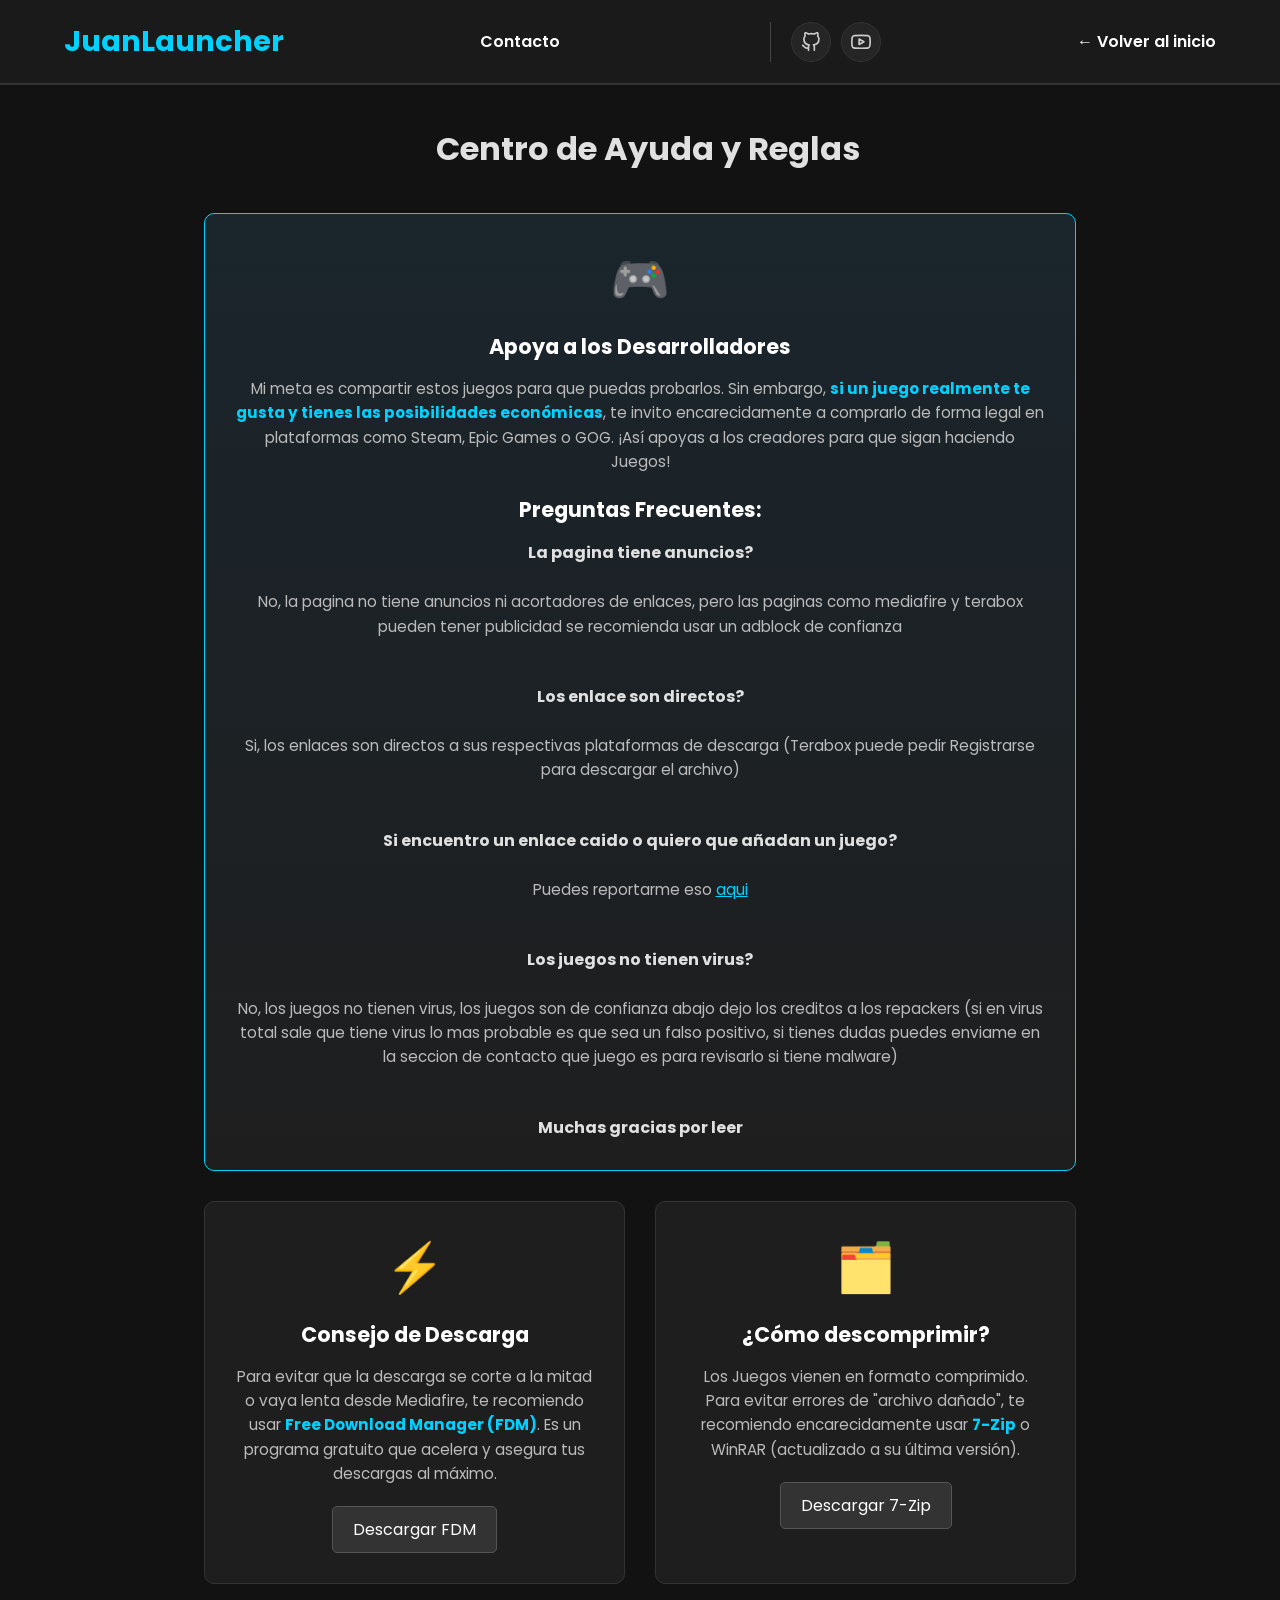
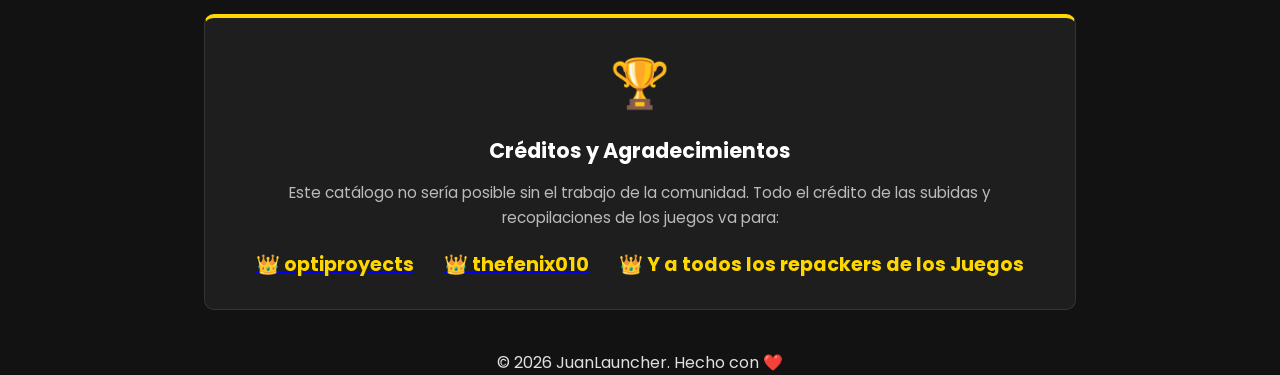
==== ayuda.html @ 86768574 "launch 1.0!!!" ====
<!DOCTYPE html>
<html lang="es">

<head>
    <meta charset="UTF-8">
    <meta name="viewport" content="width=device-width, initial-scale=1.0">
    <title>JuanLauncher - Ayuda y Consejos</title>
    <link rel="stylesheet" href="style.css">
    <link rel="shortcut icon" href="img/juanlauncher/logo-favicon.png" type="image/x-icon">
    <link href="https://fonts.googleapis.com/css2?family=Poppins:wght@300;400;600&display=swap" rel="stylesheet">
</head>

<body>

    <header>
        <div class="logo"><a href="index.html" style="text-decoration:none; color:#00d2ff;">JuanLauncher</a></div>
        <a href="contacto.html" class="nav-link">Contacto</a> 

            <div class="social-links">
                <a href="https://github.com/juancho033/juanlauncher" target="_blank" class="social-btn github-btn"
                    title="Mi GitHub">
                    <svg viewBox="0 0 24 24" width="20" height="20" stroke="currentColor" stroke-width="2" fill="none"
                        stroke-linecap="round" stroke-linejoin="round">
                        <path
                            d="M9 19c-5 1.5-5-2.5-7-3m14 6v-3.87a3.37 3.37 0 0 0-.94-2.61c3.14-.35 6.44-1.54 6.44-7A5.44 5.44 0 0 0 20 4.77 5.07 5.07 0 0 0 19.91 1S18.73.65 16 2.48a13.38 13.38 0 0 0-7 0C6.27.65 5.09 1 5.09 1A5.07 5.07 0 0 0 5 4.77a5.44 5.44 0 0 0-1.5 3.78c0 5.42 3.3 6.61 6.44 7A3.37 3.37 0 0 0 9 18.13V22">
                        </path>
                    </svg>
                </a>
                <a href="https://www.youtube.com/@JUANCHODEV22" target="_blank" class="social-btn youtube-btn"
                    title="Mi YouTube">
                    <svg viewBox="0 0 24 24" width="20" height="20" stroke="currentColor" stroke-width="2" fill="none"
                        stroke-linecap="round" stroke-linejoin="round">
                        <path
                            d="M22.54 6.42a2.78 2.78 0 0 0-1.94-2C18.88 4 12 4 12 4s-6.88 0-8.6.46a2.78 2.78 0 0 0-1.94 2A29 29 0 0 0 1 11.75a29 29 0 0 0 .46 5.33A2.78 2.78 0 0 0 3.4 19c1.72.46 8.6.46 8.6.46s6.88 0 8.6-.46a2.78 2.78 0 0 0 1.94-2 29 29 0 0 0 .46-5.25 29 29 0 0 0-.46-5.33z">
                        </path>
                        <polygon points="9.75 15.02 15.5 11.75 9.75 8.48 9.75 15.02"></polygon>
                    </svg>
                </a>
            </div>
        <nav>
            
            <a href="index.html" class="nav-link">← Volver al inicio</a>
        </nav>
    </header>

    <main class="help-container">
        <h1 style="text-align: center; margin-bottom: 40px; border-left: none;">Centro de Ayuda y Reglas</h1>

        <div class="help-grid">
            <!-- Preguntas Frecuentes -->
            <div class="help-card highlight-card">
                <div class="help-icon">🎮</div>
                <h3>Apoya a los Desarrolladores</h3>
                <p>Mi meta es compartir estos juegos para que puedas probarlos. Sin embargo, <strong>si un juego
                        realmente te gusta y tienes las posibilidades económicas</strong>, te invito encarecidamente
                    a comprarlo de forma legal en plataformas como Steam, Epic Games o GOG. ¡Así apoyas a los creadores
                    para que sigan haciendo Juegos!</p>

                    <h3>Preguntas Frecuentes:</h3>

                    <h4>La pagina tiene anuncios?</h4>
                    <br>
                    <p>No, la pagina no tiene anuncios ni acortadores de enlaces, pero las paginas como mediafire y terabox pueden tener publicidad se recomienda usar un adblock de confianza</p>
                    <br>
            
                    <h4>Los enlace son directos?</h4>
                    <br>
                    <p>Si, los enlaces son directos a sus respectivas plataformas de descarga (Terabox puede pedir Registrarse para descargar el archivo)</p>
                    <br>

                    <h4>Si encuentro un enlace caido o quiero que añadan un juego?</h4>
                    <br>
                    <p>Puedes reportarme eso <a href="contacto.html" style="color: #00d2ff; text-decoration: underline;">aqui</a></p>
                    <br>

                    <h4>Los juegos no tienen virus?</h4>
                    <br>
                    <p>No, los juegos no tienen virus, los juegos son de confianza abajo dejo los creditos a los repackers (si en virus total sale que tiene virus lo mas probable es que sea un falso positivo, si tienes dudas puedes enviame en la seccion de contacto que juego es para revisarlo si tiene malware)</p>
                    <br>

                   <h4>Muchas gracias por leer</h4>
            
            
            </div>

            <!--Descargas -->
            <div class="help-card">
                <div class="help-icon">⚡</div>
                <h3>Consejo de Descarga</h3>
                <p>Para evitar que la descarga se corte a la mitad o vaya lenta desde Mediafire, te recomiendo usar
                    <strong>Free Download Manager (FDM)</strong>. Es un programa gratuito que acelera y asegura tus
                    descargas al máximo.</p>
                <a href="https://www.freedownloadmanager.org/es/" target="_blank" class="help-btn">Descargar FDM</a>
            </div>

            <!--Descomprimir -->
            <div class="help-card">
                <div class="help-icon">🗂️</div>
                <h3>¿Cómo descomprimir?</h3>
                <p>Los Juegos vienen en formato comprimido. Para evitar errores de "archivo dañado", te
                    recomiendo encarecidamente usar <strong>7-Zip</strong> o WinRAR (actualizado a su última versión).
                </p>
                <a href="https://www.7-zip.org/" target="_blank" class="help-btn">Descargar 7-Zip</a>
            </div>

            <!--Créditos -->
            <div class="help-card credits-card">
                <div class="help-icon">🏆</div>
                <h3>Créditos y Agradecimientos</h3>
                <p>Este catálogo no sería posible sin el trabajo de la comunidad. Todo el crédito de las
                    subidas y recopilaciones de los juegos va para:</p>
                <div class="credits-names">
                    <a href="https://www.youtube.com/@OptiProjects" target="_blank"><span style="color : #ffd700; text-decoration: none;">👑 optiproyects</span></a>
                    <a href="https://www.youtube.com/@thefenix010" target="_blank"><span style="color: #ffd700; text-decoration: none;">👑 thefenix010</span></a>
                    <span>👑 Y a todos los repackers de los Juegos</span>

                </div>
            </div>
        </div>
    </main>

    <footer>
        <p style="text-align: center;">&copy; 2026 JuanLauncher. Hecho con ❤️</p>
    </footer>

</body>

</html>
---- style.css ----
/* Reset y Base */
* { margin: 0; padding: 0; box-sizing: border-box; font-family: 'Poppins', sans-serif; }
body { background-color: #121212; color: #e0e0e0; }

/* Header */
header {
    display: flex; justify-content: space-between; align-items: center;
    padding: 20px 5%; background-color: #1a1a1a; border-bottom: 2px solid #333;
}
.logo { font-size: 1.8rem; font-weight: 700; color: #00d2ff; }
.search-bar input { padding: 8px 15px; border-radius: 20px; border: none; background: #333; color: white; width: 250px; }
.back-btn { color: white; text-decoration: none; font-weight: 600; }
.back-btn:hover { color: #00d2ff; }

/* Main Home */
main { padding: 40px 5%; max-width: 1200px; margin: 0 auto; }
h1 { margin-bottom: 30px; border-left: 5px solid #00d2ff; padding-left: 15px; }

/* Grid de Juegos (Home) */
.games-grid { display: grid; grid-template-columns: repeat(auto-fill, minmax(220px, 1fr)); gap: 25px; }
.card {
    background: #1e1e1e; border-radius: 10px; overflow: hidden;
    transition: 0.3s; cursor: pointer; border: 1px solid #333;
}
.card:hover { transform: translateY(-5px); border-color: #00d2ff; }
.card img { width: 100%; height: 300px; object-fit: cover; }
.card-info { padding: 15px; }
.card-info h3 { font-size: 1.1rem; color: #fff; margin-bottom: 5px; }
.card-info p { color: #888; font-size: 0.9rem; }

/* --- ESTILOS DE LA PÁGINA DE DETALLES (juego.html) --- */

.game-header { display: flex; gap: 40px; margin-bottom: 50px; flex-wrap: wrap; }
.game-header img { 
    width: 300px; height: 420px; object-fit: cover; 
    border-radius: 10px; box-shadow: 0 0 20px rgba(0,0,0,0.5); 
}
.game-header-info { flex: 1; display: flex; flex-direction: column; justify-content: center; }

.game-header-info h1 { font-size: 3rem; margin-bottom: 10px; color: #fff; line-height: 1.1; }
.tag { display: inline-block; background: #333; padding: 5px 15px; border-radius: 15px; font-size: 0.9rem; color: #00d2ff; margin-bottom: 20px; align-self: flex-start;}

.description-box { margin-bottom: 30px; color: #bbb; line-height: 1.6; }
.description-box h3 { color: white; margin-bottom: 10px; }

/* Botón de descarga gigante */
.download-btn-mega {
    background: linear-gradient(45deg, #00d2ff, #0078ff);
    color: white; text-align: center; padding: 15px; border-radius: 8px;
    text-decoration: none; font-weight: bold; font-size: 1.2rem;
    transition: 0.3s; box-shadow: 0 5px 20px rgba(0, 210, 255, 0.3);
    width: 100%; max-width: 400px;
}
.download-btn-mega:hover { transform: scale(1.02); box-shadow: 0 5px 30px rgba(0, 210, 255, 0.6); }

/* Galería de Screenshots */
.screenshots { margin-bottom: 50px; }
.gallery { display: flex; gap: 15px; overflow-x: auto; padding-bottom: 15px; }
.gallery img { height: 150px; border-radius: 8px; transition: 0.3s; cursor: pointer; }
.gallery img:hover { transform: scale(1.05); }

/* Requisitos */
.req-box { background: #1a1a1a; padding: 20px; border-radius: 10px; border-left: 4px solid #00d2ff; color: #ccc; }

/* Responsive */
@media (max-width: 768px) {
    .game-header { flex-direction: column; align-items: center; text-align: center; }
    .tag { align-self: center; }
    .download-btn-mega { width: 100%; }
}

/* --- ESTILOS NUEVOS --- */

/* Video Responsivo */
.video-container {
    position: relative;
    padding-bottom: 56.25%; /* Ratio 16:9 */
    height: 0;
    overflow: hidden;
    margin-bottom: 30px;
    border-radius: 10px;
    box-shadow: 0 5px 15px rgba(0,0,0,0.5);
    background: #000;
}

.video-container iframe {
    position: absolute;
    top: 0;
    left: 0;
    width: 100%;
    height: 100%;
    border: none;
}

/* Requisitos Estilo Steam */
.req-grid {
    display: grid;
    grid-template-columns: 1fr 1fr; /* Dos columnas */
    gap: 20px;
    background: #1a1a1a;
    padding: 20px;
    border-radius: 5px;
    font-size: 0.85rem;
    color: #acb2b8;
    font-family: Arial, sans-serif; /* Fuente tipo sistema */
}

.req-column h4 {
    color: #fff;
    border-bottom: 1px solid #333;
    padding-bottom: 5px;
    margin-bottom: 10px;
    font-weight: normal;
}

/* Estilo para las etiquetas dentro de los requisitos (ej: "SO:", "Procesador:") */
.req-column strong {
    color: #6a6a6a; /* Color gris oscuro de las etiquetas de Steam */
}

/* Lightbox (Visor de Imagen) */
.lightbox {
    display: none; /* Oculto por defecto */
    position: fixed;
    z-index: 999;
    left: 0;
    top: 0;
    width: 100%;
    height: 100%;
    background-color: rgba(0,0,0,0.9);
    justify-content: center;
    align-items: center;
}

.lightbox-content {
    max-width: 90%;
    max-height: 90%;
    border-radius: 5px;
    box-shadow: 0 0 20px rgba(0, 210, 255, 0.2);
    animation: zoom 0.3s;
}

@keyframes zoom {
    from {transform: scale(0.8); opacity: 0}
    to {transform: scale(1); opacity: 1}
}

.close-lightbox {
    position: absolute;
    top: 20px;
    right: 35px;
    color: #f1f1f1;
    font-size: 40px;
    font-weight: bold;
    cursor: pointer;
    transition: 0.3s;
}

.close-lightbox:hover {
    color: #00d2ff;
}

/* Responsive para requisitos */
@media (max-width: 700px) {
    .req-grid { grid-template-columns: 1fr; } /* Una columna en movil */
}

/* --- FILTROS --- */
.filters-container {
    margin-bottom: 30px;
    display: flex;
    flex-direction: column;
    align-items: center;
    gap: 20px;
}

/* Botones PC / Android */
.platform-switch {
    background: #1a1a1a;
    padding: 5px;
    border-radius: 30px;
    display: flex;
    gap: 10px;
    border: 1px solid #333;
}

.plat-btn {
    background: transparent;
    border: none;
    color: #888;
    padding: 10px 25px;
    cursor: pointer;
    font-size: 1rem;
    font-weight: 600;
    border-radius: 25px;
    transition: 0.3s;
}

.plat-btn.active {
    background: #00d2ff;
    color: #000;
    box-shadow: 0 0 10px rgba(0, 210, 255, 0.4);
}

/* Botones Categorías */
.genre-list {
    display: flex;
    flex-wrap: wrap;
    justify-content: center;
    gap: 10px;
}

.genre-btn {
    background: #252525;
    border: 1px solid #333;
    color: #fff;
    padding: 8px 15px;
    border-radius: 5px;
    cursor: pointer;
    transition: 0.2s;
}

.genre-btn:hover { border-color: #00d2ff; }

.genre-btn.active {
    background: #00d2ff;
    color: #000;
    font-weight: bold;
    border-color: #00d2ff;
}
.enlace-a{
    text-decoration: none;
    color: #00d2ff;
    font-weight: bold;
}

/* --- ESTILOS DE LA PÁGINA DE AYUDA --- */
.help-container {
    max-width: 1000px;
    margin: 0 auto;
}

.help-grid {
    display: grid;
    grid-template-columns: repeat(auto-fit, minmax(300px, 1fr));
    gap: 30px;
}

.help-card {
    background: #1e1e1e;
    border: 1px solid #333;
    border-radius: 10px;
    padding: 30px;
    text-align: center;
    transition: transform 0.3s, box-shadow 0.3s;
}

.help-card:hover {
    transform: translateY(-5px);
    box-shadow: 0 10px 20px rgba(0, 0, 0, 0.5);
    border-color: #555;
}

.highlight-card {
    grid-column: 1 / -1; /* Hace que esta tarjeta ocupe todo el ancho */
    border-color: #00d2ff;
    background: linear-gradient(180deg, #1a252c 0%, #1e1e1e 100%);
}

.help-icon {
    font-size: 3rem;
    margin-bottom: 15px;
}

.help-card h3 {
    color: #fff;
    margin-bottom: 15px;
    font-size: 1.3rem;
}

.help-card p {
    color: #bbb;
    line-height: 1.6;
    margin-bottom: 20px;
    font-size: 0.95rem;
}

.help-card strong {
    color: #00d2ff;
}

.help-btn {
    display: inline-block;
    background: #333;
    color: #fff;
    padding: 10px 20px;
    border-radius: 5px;
    text-decoration: none;
    transition: 0.3s;
    border: 1px solid #555;
}

.help-btn:hover {
    background: #00d2ff;
    color: #000;
    border-color: #00d2ff;
}

.credits-card {
    grid-column: 1 / -1;
    border-top: 4px solid #ffd700; /* Borde dorado para los créditos */
}

.credits-names {
    display: flex;
    justify-content: center;
    gap: 30px;
    font-size: 1.2rem;
    font-weight: bold;
    color: #ffd700; /* Letras doradas */
    flex-wrap: wrap;
}

.nav-link {
    color: white;
    text-decoration: none;
    font-weight: 600;
    transition: 0.3s;
}

.nav-link:hover {
    color: #00d2ff;
}

/* --- ESTILOS DE CONTACTO --- */
.contact-container {
    max-width: 1000px;
    margin: 0 auto;
    padding: 40px 20px;
}

.contact-wrapper {
    display: flex;
    gap: 40px;
    background: #1a1a1a;
    padding: 40px;
    border-radius: 10px;
    border: 1px solid #333;
    box-shadow: 0 10px 30px rgba(0,0,0,0.5);
    flex-wrap: wrap;
}

/* Info Izquierda */
.contact-info {
    flex: 1;
    min-width: 300px;
}

.contact-info h2 {
    color: #00d2ff;
    margin-bottom: 20px;
    font-size: 1.5rem;
}

.contact-info ul {
    list-style: none;
    margin-bottom: 30px;
}

.contact-info ul li {
    background: #252525;
    margin-bottom: 10px;
    padding: 15px;
    border-radius: 5px;
    color: #ccc;
    border-left: 3px solid #00d2ff;
}

.direct-email {
    background: #121212;
    padding: 20px;
    border-radius: 8px;
    text-align: center;
    border: 1px dashed #555;
}

.direct-email a {
    display: inline-block;
    margin-top: 10px;
    color: #00d2ff;
    font-size: 1.2rem;
    font-weight: bold;
    text-decoration: none;
    transition: 0.3s;
}

.direct-email a:hover {
    color: #fff;
    text-shadow: 0 0 10px rgba(0, 210, 255, 0.8);
}

/* Formulario Derecha */
.contact-form {
    flex: 1;
    min-width: 300px;
    display: flex;
    flex-direction: column;
    gap: 20px;
}

.form-group {
    display: flex;
    flex-direction: column;
    gap: 8px;
}

.form-group label {
    color: #bbb;
    font-size: 0.95rem;
    font-weight: 600;
}

.form-group input, 
.form-group select, 
.form-group textarea {
    width: 100%;
    padding: 12px 15px;
    background: #252525;
    border: 1px solid #444;
    border-radius: 5px;
    color: #fff;
    font-family: 'Poppins', sans-serif;
    transition: 0.3s;
}

.form-group input:focus, 
.form-group select:focus, 
.form-group textarea:focus {
    outline: none;
    border-color: #00d2ff;
    box-shadow: 0 0 8px rgba(0, 210, 255, 0.3);
}

/* El select en modo oscuro se ve raro a veces, esto lo mejora */
.form-group select option {
    background: #252525;
    color: #fff;
}

.submit-btn {
    background: linear-gradient(45deg, #00d2ff, #0078ff);
    color: #fff;
    border: none;
    padding: 15px;
    font-size: 1.1rem;
    font-weight: bold;
    border-radius: 5px;
    cursor: pointer;
    transition: transform 0.3s, box-shadow 0.3s;
    margin-top: 10px;
}

.submit-btn:hover {
    transform: translateY(-3px);
    box-shadow: 0 5px 20px rgba(0, 210, 255, 0.4);
}

/* Responsive */
@media (max-width: 768px) {
    .contact-wrapper {
        flex-direction: column;
        padding: 20px;
    }
}

/* --- ESTILOS DEL POP-UP DE FORMULARIO --- */
.form-popup-overlay {
    display: none; /* Oculto por defecto */
    position: fixed;
    z-index: 1000;
    left: 0;
    top: 0;
    width: 100%;
    height: 100%;
    background-color: rgba(0,0,0,0.85); /* Fondo oscuro transparente */
    justify-content: center;
    align-items: center;
    backdrop-filter: blur(5px); /* Efecto cristalino moderno */
}

.form-popup-box {
    background: #1e1e1e;
    padding: 30px;
    border-radius: 10px;
    text-align: center;
    max-width: 400px;
    width: 90%;
    border: 1px solid #00d2ff;
    box-shadow: 0 0 30px rgba(0, 210, 255, 0.2);
    animation: saltarPopup 0.3s ease-out; /* Animación de entrada */
}

.form-popup-box h2 {
    color: #fff;
    margin-bottom: 10px;
}

.form-popup-box p {
    color: #bbb;
    font-size: 0.95rem;
}

/* Animación para que el popup entre saltando suavemente */
@keyframes saltarPopup {
    0% { transform: scale(0.8); opacity: 0; }
    100% { transform: scale(1); opacity: 1; }
}


/* --- BOTONES REDES SOCIALES (HEADER) --- */
nav {
    display: flex;
    align-items: center;
    gap: 20px; /* Espacio entre los enlaces del menú */
}

.social-links {
    display: flex;
    gap: 10px;
    margin-left: 15px;
    padding-left: 20px;
    border-left: 1px solid #444; /* Separador vertical */
}

.social-btn {
    display: flex;
    justify-content: center;
    align-items: center;
    width: 40px;
    height: 40px;
    border-radius: 50%;
    background-color: #252525;
    color: #ccc;
    text-decoration: none;
    transition: all 0.3s ease;
    border: 1px solid #333;
}

.social-btn:hover {
    transform: translateY(-3px);
    box-shadow: 0 5px 15px rgba(0,0,0,0.5);
    color: #fff;
}

/* Colores específicos al hacer Hover */
.github-btn:hover {
    background-color: #333; /* Gris GitHub */
    border-color: #fff;
    box-shadow: 0 5px 15px rgba(255, 255, 255, 0.2);
}

.youtube-btn:hover {
    background-color: #ff0000; /* Rojo YouTube */
    border-color: #ff0000;
    box-shadow: 0 5px 15px rgba(255, 0, 0, 0.4);
}

/* Ajuste Responsivo para móviles */
@media (max-width: 768px) {
    .social-links {
        margin-left: 0;
        padding-left: 0;
        border-left: none;
        justify-content: center;
        width: 100%;
        margin-top: 10px;
    }
}
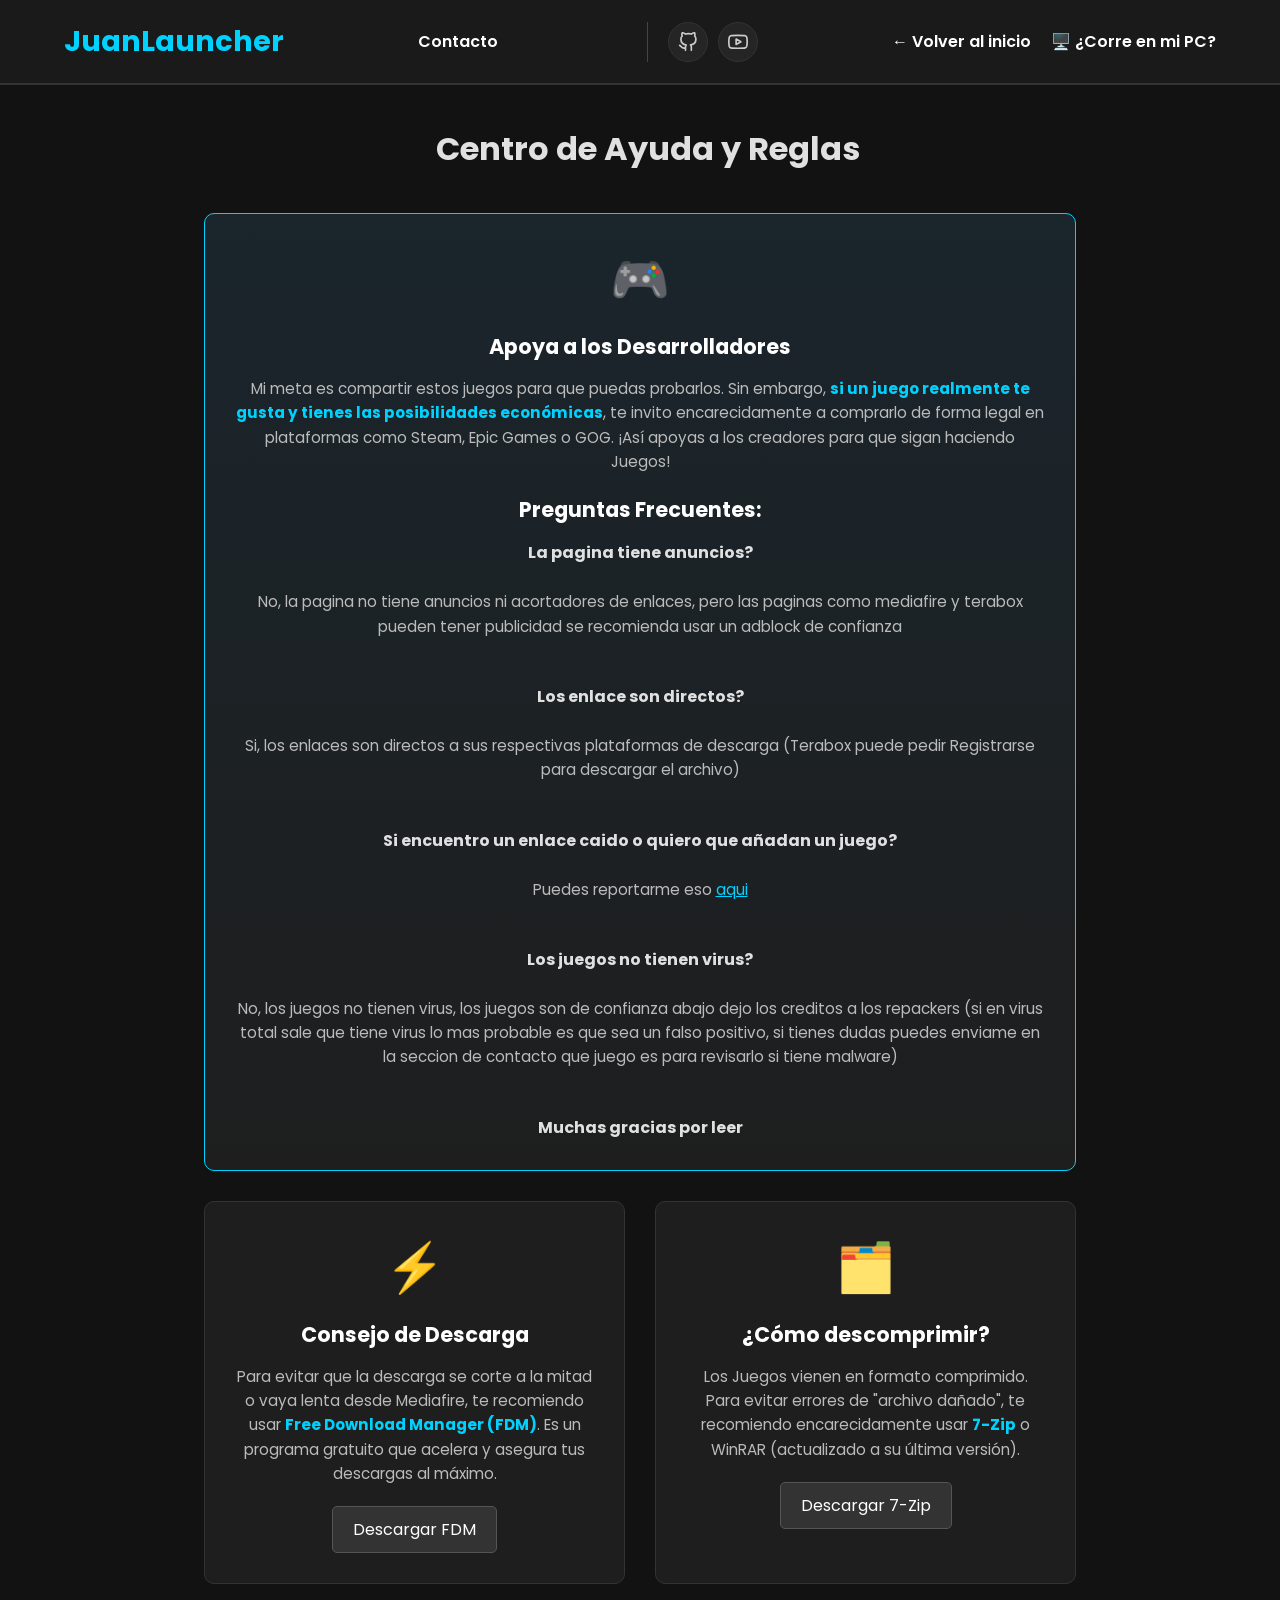
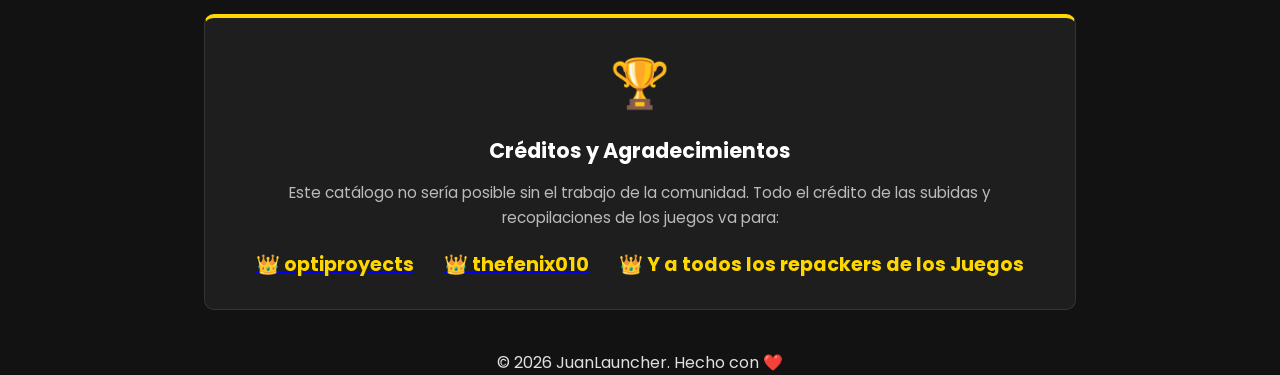
==== commit 27ed5c08: "Mejoras aplicadas al diseño de JuanLauncher" ====
--- a/ayuda.html
+++ b/ayuda.html
@@ -38,8 +38,8 @@
                 </a>
             </div>
         <nav>
-            
             <a href="index.html" class="nav-link">← Volver al inicio</a>
+            <a href="compatibilidad.html" class="nav-link">🖥️ ¿Corre en mi PC?</a>
         </nav>
     </header>
 
--- a/style.css
+++ b/style.css
@@ -575,4 +575,438 @@
         width: 100%;
         margin-top: 10px;
     }
+}
+
+
+/* =========================================
+   RESPONSIVE DESIGN (TABLETS Y MÓVILES)
+   ========================================= */
+
+/* --- PARA TABLETS Y PANTALLAS MEDIANAS (hasta 768px) --- */
+@media (max-width: 768px) {
+    /* Reordenar el Header en columna */
+    header {
+        flex-direction: column;
+        text-align: center;
+        gap: 15px;
+        padding: 15px;
+    }
+
+    /* Barra de búsqueda al 100% de ancho */
+    .search-bar {
+        width: 100%;
+    }
+    
+    .search-bar input {
+        width: 100%;
+        max-width: 400px; /* Para que no sea ridículamente larga en tablets horizontales */
+    }
+
+    /* Centrar navegación y botones sociales */
+    nav {
+        flex-wrap: wrap;
+        justify-content: center;
+        width: 100%;
+    }
+
+    .social-links {
+        border-left: none;
+        padding-left: 0;
+        margin-left: 0;
+        width: 100%;
+        justify-content: center;
+        margin-top: 10px;
+    }
+}
+
+/* --- PARA TELÉFONOS MÓVILES (hasta 480px) --- */
+@media (max-width: 480px) {
+    main {
+        padding: 20px 5%;
+    }
+
+    /* Ajustar título principal */
+    h1 {
+        font-size: 1.5rem;
+        text-align: center;
+        border-left: none; /* Quitamos la rayita azul lateral para centrarlo bien */
+        margin-bottom: 20px;
+    }
+
+    /* Ajustar botones de filtros para que no ocupen tanta pantalla */
+    .plat-btn {
+        padding: 8px 15px;
+        font-size: 0.9rem;
+    }
+
+    .genre-btn {
+        font-size: 0.8rem;
+        padding: 6px 10px;
+    }
+
+    /* 
+       MÁGIA DE LA CUADRÍCULA: 
+       Cambiamos el tamaño mínimo de 220px a 140px. 
+       Esto hace que en un celular se vean 2 JUEGOS POR FILA, 
+       como en la Google Play Store.
+    */
+    .games-grid {
+        grid-template-columns: repeat(auto-fill, minmax(140px, 1fr));
+        gap: 15px;
+    }
+
+    /* Hacemos la imagen un poco más baja para que la tarjeta no sea larguísima */
+    .card img {
+        height: 200px; 
+    }
+
+    .card-info {
+        padding: 10px;
+    }
+
+    .card-info h3 {
+        font-size: 0.95rem;
+        /* Esto corta títulos muy largos con "..." en móviles */
+        white-space: nowrap;
+        overflow: hidden;
+        text-overflow: ellipsis;
+    }
+
+    .card-info p {
+        font-size: 0.75rem;
+    }
+}
+
+/* =========================================
+   RESPONSIVE DESIGN: PÁGINA DE JUEGO
+   ========================================= */
+
+/* --- TABLETS Y PANTALLAS MEDIANAS (hasta 768px) --- */
+@media (max-width: 768px) {
+    /* Ajuste del Header (ordena los enlaces, el botón de volver y redes) */
+    header {
+        flex-direction: column;
+        text-align: center;
+        gap: 15px;
+        padding: 15px;
+    }
+
+    header nav, header > a.nav-link {
+        display: flex;
+        flex-wrap: wrap;
+        justify-content: center;
+        gap: 15px;
+        width: 100%;
+        margin: 0;
+    }
+
+    .social-links {
+        justify-content: center;
+        width: 100%;
+        margin: 0;
+        padding: 0;
+        border: none;
+    }
+
+    /* Cabecera del juego: Pone la imagen ARRIBA y la info ABAJO */
+    .game-header {
+        flex-direction: column;
+        align-items: center;
+        text-align: center;
+        gap: 20px;
+    }
+
+    /* Ajuste de la imagen de portada para que no se estire feo */
+    .game-header img {
+        width: 100%;
+        max-width: 300px; /* Tamaño máximo para que no ocupe toda la tablet */
+        height: auto;
+    }
+
+    /* Centrar la etiqueta de género (Acción, Terror, etc) */
+    .tag {
+        align-self: center;
+    }
+
+    /* El botón de descarga se expande al 100% para que sea fácil tocarlo con el dedo */
+    .download-btn-mega {
+        width: 100%;
+        max-width: 100%;
+    }
+
+    /* Los requisitos (Mínimos y Recomendados) pasan a estar en una sola columna vertical */
+    .req-grid {
+        grid-template-columns: 1fr;
+    }
+}
+
+/* --- TELÉFONOS MÓVILES (hasta 480px) --- */
+@media (max-width: 480px) {
+    /* Reducir márgenes laterales para ganar espacio en pantalla */
+    .detail-container {
+        padding: 20px 5%;
+    }
+
+    /* Título del juego más pequeño para que no ocupe 3 líneas */
+    .game-header-info h1 {
+        font-size: 1.8rem;
+    }
+
+    /* Descripción alineada a la izquierda (se lee mejor en móviles) */
+    .description-box {
+        font-size: 0.9rem;
+        text-align: left; 
+    }
+
+    /* Ajuste de las capturas de pantalla para que quepan mejor */
+    .gallery img {
+        height: 120px; /* Más pequeñitas en celular */
+    }
+
+    /* Ajuste de las cajas de requisitos y notas del dueño */
+    .req-grid {
+        padding: 15px;
+    }
+}
+
+/* =========================================
+   RESPONSIVE DESIGN: PÁGINA DE AYUDA
+   ========================================= */
+
+/* --- TABLETS Y PANTALLAS MEDIANAS (hasta 768px) --- */
+@media (max-width: 768px) {
+    /* Centramos todos los elementos sueltos del header */
+    header {
+        flex-direction: column;
+        align-items: center;
+        text-align: center;
+        gap: 15px;
+        padding: 20px 5%;
+    }
+
+    /* Ajustamos los botones de redes sociales */
+    .social-links {
+        justify-content: center;
+        width: 100%;
+        margin: 0;
+        padding: 0;
+        border: none;
+    }
+
+    /* Reducimos el espacio entre las tarjetas */
+    .help-grid {
+        gap: 20px;
+    }
+}
+
+/* --- TELÉFONOS MÓVILES (hasta 480px) --- */
+@media (max-width: 480px) {
+    .help-container {
+        padding: 20px 5%;
+    }
+
+    /* Hacemos el título principal un poco más pequeño */
+    .help-container h1 {
+        font-size: 1.6rem;
+        margin-bottom: 25px !important;
+    }
+
+    /* Forzamos que las tarjetas se pongan en una sola columna vertical */
+    .help-grid {
+        grid-template-columns: 1fr; 
+    }
+
+    /* Reducimos el relleno interno de las tarjetas para ganar espacio */
+    .help-card {
+        padding: 20px; 
+    }
+
+    .help-icon {
+        font-size: 2.5rem;
+        margin-bottom: 10px;
+    }
+
+    /* Ajustamos el tamaño de los textos y preguntas frecuentes */
+    .help-card h3 { font-size: 1.2rem; }
+    .help-card h4 { font-size: 1rem; }
+    .help-card p { font-size: 0.9rem; }
+
+    /* En celulares, los nombres de los créditos se ponen uno debajo del otro */
+    .credits-names {
+        flex-direction: column;
+        gap: 15px;
+        align-items: center;
+        font-size: 1rem;
+    }
+}
+
+
+/* =========================================
+   RESPONSIVE DESIGN: PÁGINA DE CONTACTO
+   ========================================= */
+
+/* --- TABLETS Y PANTALLAS MEDIANAS (hasta 768px) --- */
+@media (max-width: 768px) {
+    /* Centramos y ordenamos el Header (menú y redes) */
+    header {
+        flex-direction: column;
+        align-items: center;
+        text-align: center;
+        gap: 15px;
+        padding: 20px 5%;
+    }
+
+    .social-links {
+        justify-content: center;
+        width: 100%;
+        margin: 0;
+        padding: 0;
+        border: none;
+    }
+
+    /* Apilar la info y el formulario (uno arriba, otro abajo) */
+    .contact-wrapper {
+        flex-direction: column;
+        gap: 30px;
+        padding: 30px 20px;
+    }
+
+    /* Forzar a que ocupen todo el ancho de la pantalla */
+    .contact-info, 
+    .contact-form {
+        width: 100%;
+        min-width: unset; /* Quitamos restricciones anteriores */
+    }
+}
+
+/* --- TELÉFONOS MÓVILES (hasta 480px) --- */
+@media (max-width: 480px) {
+    .contact-container {
+        padding: 20px 5%;
+    }
+
+    /* Ajustar el tamaño de los títulos principales */
+    .contact-container h1 {
+        font-size: 1.6rem;
+    }
+
+    .contact-info h2 {
+        font-size: 1.25rem;
+    }
+
+    /* Reducir el relleno de las cajas para no desperdiciar pantalla */
+    .contact-wrapper {
+        padding: 20px 15px;
+    }
+
+    /* Ajustar los textos de las listas (Reportar, Pedir juego...) */
+    .contact-info ul li {
+        padding: 12px 10px;
+        font-size: 0.85rem;
+    }
+
+    /* Hacer un poco más estrechos los cuadros de texto del formulario */
+    .form-group input, 
+    .form-group select, 
+    .form-group textarea {
+        padding: 10px;
+        font-size: 0.9rem;
+    }
+
+    /* Ajuste del Pop-up de "¡Enviado!" para que no se salga de la pantalla */
+    .form-popup-box {
+        padding: 20px;
+        width: 95%;
+    }
+}
+
+
+/* --- BOTÓN FLOTANTE SORPRÉNDEME --- */
+.surprise-btn {
+    position: fixed;   /* Esto lo ancla a la pantalla */
+    bottom: 30px;      /* Separación desde abajo */
+    right: 30px;       /* Separación desde la derecha */
+    z-index: 999;      /* Asegura que siempre esté por encima de todo */
+    background-color: #1a1a1a;
+    color: #00d2ff;
+    border: none;
+    padding: 15px 25px; /* Un poco más grande para ser flotante */
+    border-radius: 30px;
+    font-size: 1.1rem;
+    font-weight: bold;
+    cursor: pointer;
+    transition: all 0.3s ease;
+    box-shadow: 0 5px 20px rgba(122, 0, 255, 0.5);
+    display: flex;
+    align-items: center;
+    gap: 10px;
+}
+
+/* Efecto al pasar el ratón: se levanta un poquito */
+.surprise-btn:hover {
+    transform: translateY(-5px) scale(1.05);
+    box-shadow: 0 10px 25px rgba(82, 60, 207, 0.7);
+}
+
+/* Animación cuando se le hace clic (Cargando) */
+.surprise-btn.loading {
+    animation: pulse-surprise 0.6s infinite alternate;
+    pointer-events: none; /* Evita doble clic */
+    filter: brightness(0.8);
+}
+
+@keyframes pulse-surprise {
+    0% { transform: scale(0.95); opacity: 0.8; }
+    100% { transform: scale(1.05); opacity: 1; }
+}
+
+/* Ajuste para celulares (para que no estorbe tanto) */
+@media (max-width: 480px) {
+    .surprise-btn {
+        bottom: 20px;
+        right: 20px;
+        padding: 12px 20px;
+        font-size: 1rem;
+        box-shadow: 0 3px 15px rgba(122, 0, 255, 0.5);
+    }
+}
+
+
+/* --- FLECHAS DEL SLIDER (LIGHTBOX) --- */
+.prev-lightbox, .next-lightbox {
+    cursor: pointer;
+    position: absolute;
+    top: 50%;
+    width: auto;
+    padding: 16px;
+    margin-top: -50px;
+    color: white;
+    font-weight: bold;
+    font-size: 40px;
+    transition: 0.3s ease;
+    border-radius: 0 5px 5px 0;
+    user-select: none;
+    background-color: rgba(0, 0, 0, 0.5); /* Fondo semitransparente */
+    text-decoration: none;
+    z-index: 1001; /* Para que queden por encima de la foto */
+}
+
+/* Posiciones izquierda y derecha */
+.prev-lightbox { left: 0; }
+.next-lightbox { right: 0; border-radius: 5px 0 0 5px; }
+
+/* Efecto al pasar el ratón */
+.prev-lightbox:hover, .next-lightbox:hover {
+    background-color: #00d2ff;
+    color: #000;
+    box-shadow: 0 0 15px rgba(0, 210, 255, 0.5);
+}
+
+/* Hacer flechas más pequeñas en celular */
+@media (max-width: 768px) {
+    .prev-lightbox, .next-lightbox {
+        font-size: 25px;
+        padding: 10px;
+        margin-top: -30px;
+    }
 }
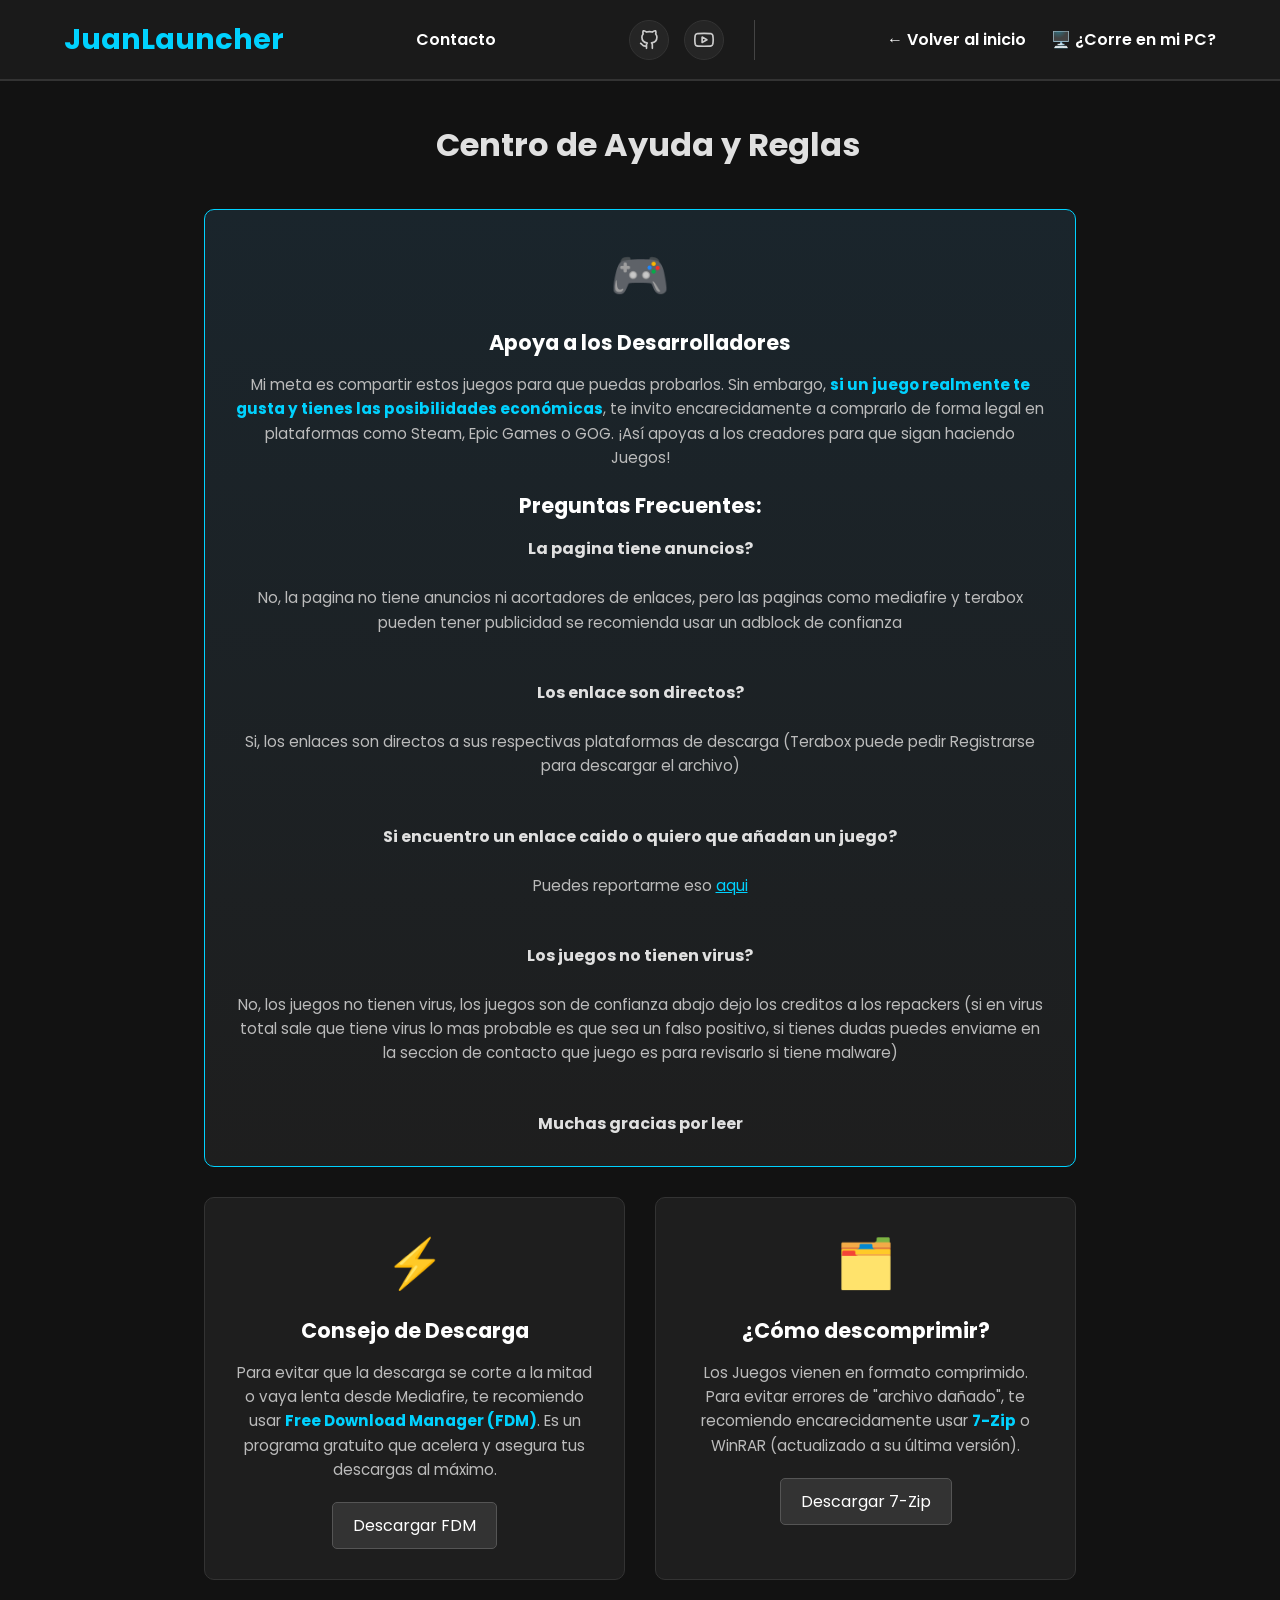
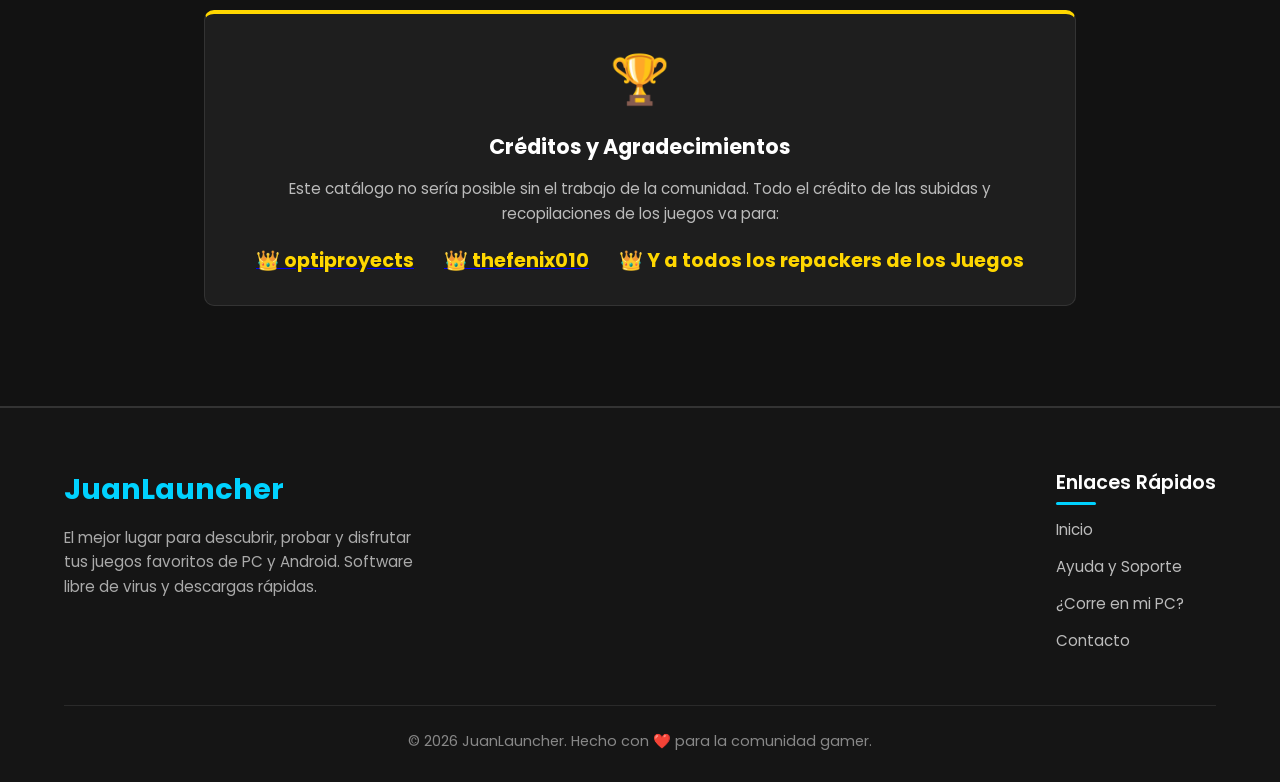
==== commit e3361ea4: "Add files via upload" ====
--- a/ayuda.html
+++ b/ayuda.html
@@ -1,128 +1,145 @@
-<!DOCTYPE html>
-<html lang="es">
-
-<head>
-    <meta charset="UTF-8">
-    <meta name="viewport" content="width=device-width, initial-scale=1.0">
-    <title>JuanLauncher - Ayuda y Consejos</title>
-    <link rel="stylesheet" href="style.css">
-    <link rel="shortcut icon" href="img/juanlauncher/logo-favicon.png" type="image/x-icon">
-    <link href="https://fonts.googleapis.com/css2?family=Poppins:wght@300;400;600&display=swap" rel="stylesheet">
-</head>
-
-<body>
-
-    <header>
-        <div class="logo"><a href="index.html" style="text-decoration:none; color:#00d2ff;">JuanLauncher</a></div>
-        <a href="contacto.html" class="nav-link">Contacto</a> 
-
-            <div class="social-links">
-                <a href="https://github.com/juancho033/juanlauncher" target="_blank" class="social-btn github-btn"
-                    title="Mi GitHub">
-                    <svg viewBox="0 0 24 24" width="20" height="20" stroke="currentColor" stroke-width="2" fill="none"
-                        stroke-linecap="round" stroke-linejoin="round">
-                        <path
-                            d="M9 19c-5 1.5-5-2.5-7-3m14 6v-3.87a3.37 3.37 0 0 0-.94-2.61c3.14-.35 6.44-1.54 6.44-7A5.44 5.44 0 0 0 20 4.77 5.07 5.07 0 0 0 19.91 1S18.73.65 16 2.48a13.38 13.38 0 0 0-7 0C6.27.65 5.09 1 5.09 1A5.07 5.07 0 0 0 5 4.77a5.44 5.44 0 0 0-1.5 3.78c0 5.42 3.3 6.61 6.44 7A3.37 3.37 0 0 0 9 18.13V22">
-                        </path>
-                    </svg>
-                </a>
-                <a href="https://www.youtube.com/@JUANCHODEV22" target="_blank" class="social-btn youtube-btn"
-                    title="Mi YouTube">
-                    <svg viewBox="0 0 24 24" width="20" height="20" stroke="currentColor" stroke-width="2" fill="none"
-                        stroke-linecap="round" stroke-linejoin="round">
-                        <path
-                            d="M22.54 6.42a2.78 2.78 0 0 0-1.94-2C18.88 4 12 4 12 4s-6.88 0-8.6.46a2.78 2.78 0 0 0-1.94 2A29 29 0 0 0 1 11.75a29 29 0 0 0 .46 5.33A2.78 2.78 0 0 0 3.4 19c1.72.46 8.6.46 8.6.46s6.88 0 8.6-.46a2.78 2.78 0 0 0 1.94-2 29 29 0 0 0 .46-5.25 29 29 0 0 0-.46-5.33z">
-                        </path>
-                        <polygon points="9.75 15.02 15.5 11.75 9.75 8.48 9.75 15.02"></polygon>
-                    </svg>
-                </a>
-            </div>
-        <nav>
-            <a href="index.html" class="nav-link">← Volver al inicio</a>
-            <a href="compatibilidad.html" class="nav-link">🖥️ ¿Corre en mi PC?</a>
-        </nav>
-    </header>
-
-    <main class="help-container">
-        <h1 style="text-align: center; margin-bottom: 40px; border-left: none;">Centro de Ayuda y Reglas</h1>
-
-        <div class="help-grid">
-            <!-- Preguntas Frecuentes -->
-            <div class="help-card highlight-card">
-                <div class="help-icon">🎮</div>
-                <h3>Apoya a los Desarrolladores</h3>
-                <p>Mi meta es compartir estos juegos para que puedas probarlos. Sin embargo, <strong>si un juego
-                        realmente te gusta y tienes las posibilidades económicas</strong>, te invito encarecidamente
-                    a comprarlo de forma legal en plataformas como Steam, Epic Games o GOG. ¡Así apoyas a los creadores
-                    para que sigan haciendo Juegos!</p>
-
-                    <h3>Preguntas Frecuentes:</h3>
-
-                    <h4>La pagina tiene anuncios?</h4>
-                    <br>
-                    <p>No, la pagina no tiene anuncios ni acortadores de enlaces, pero las paginas como mediafire y terabox pueden tener publicidad se recomienda usar un adblock de confianza</p>
-                    <br>
-            
-                    <h4>Los enlace son directos?</h4>
-                    <br>
-                    <p>Si, los enlaces son directos a sus respectivas plataformas de descarga (Terabox puede pedir Registrarse para descargar el archivo)</p>
-                    <br>
-
-                    <h4>Si encuentro un enlace caido o quiero que añadan un juego?</h4>
-                    <br>
-                    <p>Puedes reportarme eso <a href="contacto.html" style="color: #00d2ff; text-decoration: underline;">aqui</a></p>
-                    <br>
-
-                    <h4>Los juegos no tienen virus?</h4>
-                    <br>
-                    <p>No, los juegos no tienen virus, los juegos son de confianza abajo dejo los creditos a los repackers (si en virus total sale que tiene virus lo mas probable es que sea un falso positivo, si tienes dudas puedes enviame en la seccion de contacto que juego es para revisarlo si tiene malware)</p>
-                    <br>
-
-                   <h4>Muchas gracias por leer</h4>
-            
-            
-            </div>
-
-            <!--Descargas -->
-            <div class="help-card">
-                <div class="help-icon">⚡</div>
-                <h3>Consejo de Descarga</h3>
-                <p>Para evitar que la descarga se corte a la mitad o vaya lenta desde Mediafire, te recomiendo usar
-                    <strong>Free Download Manager (FDM)</strong>. Es un programa gratuito que acelera y asegura tus
-                    descargas al máximo.</p>
-                <a href="https://www.freedownloadmanager.org/es/" target="_blank" class="help-btn">Descargar FDM</a>
-            </div>
-
-            <!--Descomprimir -->
-            <div class="help-card">
-                <div class="help-icon">🗂️</div>
-                <h3>¿Cómo descomprimir?</h3>
-                <p>Los Juegos vienen en formato comprimido. Para evitar errores de "archivo dañado", te
-                    recomiendo encarecidamente usar <strong>7-Zip</strong> o WinRAR (actualizado a su última versión).
-                </p>
-                <a href="https://www.7-zip.org/" target="_blank" class="help-btn">Descargar 7-Zip</a>
-            </div>
-
-            <!--Créditos -->
-            <div class="help-card credits-card">
-                <div class="help-icon">🏆</div>
-                <h3>Créditos y Agradecimientos</h3>
-                <p>Este catálogo no sería posible sin el trabajo de la comunidad. Todo el crédito de las
-                    subidas y recopilaciones de los juegos va para:</p>
-                <div class="credits-names">
-                    <a href="https://www.youtube.com/@OptiProjects" target="_blank"><span style="color : #ffd700; text-decoration: none;">👑 optiproyects</span></a>
-                    <a href="https://www.youtube.com/@thefenix010" target="_blank"><span style="color: #ffd700; text-decoration: none;">👑 thefenix010</span></a>
-                    <span>👑 Y a todos los repackers de los Juegos</span>
-
-                </div>
-            </div>
-        </div>
-    </main>
-
-    <footer>
-        <p style="text-align: center;">&copy; 2026 JuanLauncher. Hecho con ❤️</p>
-    </footer>
-
-</body>
-
+<!DOCTYPE html>
+<html lang="es">
+
+<head>
+    <meta charset="UTF-8">
+    <meta name="viewport" content="width=device-width, initial-scale=1.0">
+    <title>JuanLauncher - Ayuda y Consejos</title>
+    <link rel="stylesheet" href="style.css">
+    <link rel="shortcut icon" href="img/juanlauncher/logo-favicon.png" type="image/x-icon">
+    <link href="https://fonts.googleapis.com/css2?family=Poppins:wght@300;400;600&display=swap" rel="stylesheet">
+</head>
+
+<body>
+
+    <header>
+        <div class="logo"><a href="index.html" style="text-decoration:none; color:#00d2ff;">JuanLauncher</a></div>
+        <a href="contacto.html" class="nav-link">Contacto</a> 
+
+            <div class="social-links">
+                <a href="https://github.com/juancho033/juanlauncher" target="_blank" class="social-btn github-btn"
+                    title="Mi GitHub">
+                    <svg viewBox="0 0 24 24" width="20" height="20" stroke="currentColor" stroke-width="2" fill="none"
+                        stroke-linecap="round" stroke-linejoin="round">
+                        <path
+                            d="M9 19c-5 1.5-5-2.5-7-3m14 6v-3.87a3.37 3.37 0 0 0-.94-2.61c3.14-.35 6.44-1.54 6.44-7A5.44 5.44 0 0 0 20 4.77 5.07 5.07 0 0 0 19.91 1S18.73.65 16 2.48a13.38 13.38 0 0 0-7 0C6.27.65 5.09 1 5.09 1A5.07 5.07 0 0 0 5 4.77a5.44 5.44 0 0 0-1.5 3.78c0 5.42 3.3 6.61 6.44 7A3.37 3.37 0 0 0 9 18.13V22">
+                        </path>
+                    </svg>
+                </a>
+                <a href="https://www.youtube.com/@JUANCHODEV22" target="_blank" class="social-btn youtube-btn"
+                    title="Mi YouTube">
+                    <svg viewBox="0 0 24 24" width="20" height="20" stroke="currentColor" stroke-width="2" fill="none"
+                        stroke-linecap="round" stroke-linejoin="round">
+                        <path
+                            d="M22.54 6.42a2.78 2.78 0 0 0-1.94-2C18.88 4 12 4 12 4s-6.88 0-8.6.46a2.78 2.78 0 0 0-1.94 2A29 29 0 0 0 1 11.75a29 29 0 0 0 .46 5.33A2.78 2.78 0 0 0 3.4 19c1.72.46 8.6.46 8.6.46s6.88 0 8.6-.46a2.78 2.78 0 0 0 1.94-2 29 29 0 0 0 .46-5.25 29 29 0 0 0-.46-5.33z">
+                        </path>
+                        <polygon points="9.75 15.02 15.5 11.75 9.75 8.48 9.75 15.02"></polygon>
+                    </svg>
+                </a>
+            </div>
+        <nav>
+            <a href="index.html" class="nav-link">← Volver al inicio</a>
+            <a href="compatibilidad.html" class="nav-link">🖥️ ¿Corre en mi PC?</a>
+        </nav>
+    </header>
+
+    <main class="help-container">
+        <h1 style="text-align: center; margin-bottom: 40px; border-left: none;">Centro de Ayuda y Reglas</h1>
+
+        <div class="help-grid">
+            <!-- Preguntas Frecuentes -->
+            <div class="help-card highlight-card">
+                <div class="help-icon">🎮</div>
+                <h3>Apoya a los Desarrolladores</h3>
+                <p>Mi meta es compartir estos juegos para que puedas probarlos. Sin embargo, <strong>si un juego
+                        realmente te gusta y tienes las posibilidades económicas</strong>, te invito encarecidamente
+                    a comprarlo de forma legal en plataformas como Steam, Epic Games o GOG. ¡Así apoyas a los creadores
+                    para que sigan haciendo Juegos!</p>
+
+                    <h3>Preguntas Frecuentes:</h3>
+
+                    <h4>La pagina tiene anuncios?</h4>
+                    <br>
+                    <p>No, la pagina no tiene anuncios ni acortadores de enlaces, pero las paginas como mediafire y terabox pueden tener publicidad se recomienda usar un adblock de confianza</p>
+                    <br>
+            
+                    <h4>Los enlace son directos?</h4>
+                    <br>
+                    <p>Si, los enlaces son directos a sus respectivas plataformas de descarga (Terabox puede pedir Registrarse para descargar el archivo)</p>
+                    <br>
+
+                    <h4>Si encuentro un enlace caido o quiero que añadan un juego?</h4>
+                    <br>
+                    <p>Puedes reportarme eso <a href="contacto.html" style="color: #00d2ff; text-decoration: underline;">aqui</a></p>
+                    <br>
+
+                    <h4>Los juegos no tienen virus?</h4>
+                    <br>
+                    <p>No, los juegos no tienen virus, los juegos son de confianza abajo dejo los creditos a los repackers (si en virus total sale que tiene virus lo mas probable es que sea un falso positivo, si tienes dudas puedes enviame en la seccion de contacto que juego es para revisarlo si tiene malware)</p>
+                    <br>
+
+                   <h4>Muchas gracias por leer</h4>
+            
+            
+            </div>
+
+            <!--Descargas -->
+            <div class="help-card">
+                <div class="help-icon">⚡</div>
+                <h3>Consejo de Descarga</h3>
+                <p>Para evitar que la descarga se corte a la mitad o vaya lenta desde Mediafire, te recomiendo usar
+                    <strong>Free Download Manager (FDM)</strong>. Es un programa gratuito que acelera y asegura tus
+                    descargas al máximo.</p>
+                <a href="https://www.freedownloadmanager.org/es/" target="_blank" class="help-btn">Descargar FDM</a>
+            </div>
+
+            <!--Descomprimir -->
+            <div class="help-card">
+                <div class="help-icon">🗂️</div>
+                <h3>¿Cómo descomprimir?</h3>
+                <p>Los Juegos vienen en formato comprimido. Para evitar errores de "archivo dañado", te
+                    recomiendo encarecidamente usar <strong>7-Zip</strong> o WinRAR (actualizado a su última versión).
+                </p>
+                <a href="https://www.7-zip.org/" target="_blank" class="help-btn">Descargar 7-Zip</a>
+            </div>
+
+            <!--Créditos -->
+            <div class="help-card credits-card">
+                <div class="help-icon">🏆</div>
+                <h3>Créditos y Agradecimientos</h3>
+                <p>Este catálogo no sería posible sin el trabajo de la comunidad. Todo el crédito de las
+                    subidas y recopilaciones de los juegos va para:</p>
+                <div class="credits-names">
+                    <a href="https://www.youtube.com/@OptiProjects" target="_blank"><span style="color : #ffd700; text-decoration: none;">👑 optiproyects</span></a>
+                    <a href="https://www.youtube.com/@thefenix010" target="_blank"><span style="color: #ffd700; text-decoration: none;">👑 thefenix010</span></a>
+                    <span>👑 Y a todos los repackers de los Juegos</span>
+
+                </div>
+            </div>
+        </div>
+    </main>
+
+    <footer class="site-footer">
+        <div class="footer-content">
+            <div class="footer-logo">
+                <h3>JuanLauncher</h3>
+                <p>El mejor lugar para descubrir, probar y disfrutar tus juegos favoritos de PC y Android. Software libre de virus y descargas rápidas.</p>
+            </div>
+            <div class="footer-links">
+                <h4>Enlaces Rápidos</h4>
+                <ul>
+                    <li><a href="index.html">Inicio</a></li>
+                    <li><a href="ayuda.html">Ayuda y Soporte</a></li>
+                    <li><a href="compatibilidad.html">¿Corre en mi PC?</a></li>
+                    <li><a href="contacto.html">Contacto</a></li>
+                </ul>
+            </div>
+        </div>
+        <div class="footer-bottom">
+            <p>&copy; 2026 JuanLauncher. Hecho con ❤️ para la comunidad gamer.</p>
+        </div>
+    </footer>
+
+</body>
+
 </html>
--- a/style.css
+++ b/style.css
@@ -1,1012 +1,1159 @@
-/* Reset y Base */
-* { margin: 0; padding: 0; box-sizing: border-box; font-family: 'Poppins', sans-serif; }
-body { background-color: #121212; color: #e0e0e0; }
-
-/* Header */
-header {
-    display: flex; justify-content: space-between; align-items: center;
-    padding: 20px 5%; background-color: #1a1a1a; border-bottom: 2px solid #333;
-}
-.logo { font-size: 1.8rem; font-weight: 700; color: #00d2ff; }
-.search-bar input { padding: 8px 15px; border-radius: 20px; border: none; background: #333; color: white; width: 250px; }
-.back-btn { color: white; text-decoration: none; font-weight: 600; }
-.back-btn:hover { color: #00d2ff; }
-
-/* Main Home */
-main { padding: 40px 5%; max-width: 1200px; margin: 0 auto; }
-h1 { margin-bottom: 30px; border-left: 5px solid #00d2ff; padding-left: 15px; }
-
-/* Grid de Juegos (Home) */
-.games-grid { display: grid; grid-template-columns: repeat(auto-fill, minmax(220px, 1fr)); gap: 25px; }
-.card {
-    background: #1e1e1e; border-radius: 10px; overflow: hidden;
-    transition: 0.3s; cursor: pointer; border: 1px solid #333;
-}
-.card:hover { transform: translateY(-5px); border-color: #00d2ff; }
-.card img { width: 100%; height: 300px; object-fit: cover; }
-.card-info { padding: 15px; }
-.card-info h3 { font-size: 1.1rem; color: #fff; margin-bottom: 5px; }
-.card-info p { color: #888; font-size: 0.9rem; }
-
-/* --- ESTILOS DE LA PÁGINA DE DETALLES (juego.html) --- */
-
-.game-header { display: flex; gap: 40px; margin-bottom: 50px; flex-wrap: wrap; }
-.game-header img { 
-    width: 300px; height: 420px; object-fit: cover; 
-    border-radius: 10px; box-shadow: 0 0 20px rgba(0,0,0,0.5); 
-}
-.game-header-info { flex: 1; display: flex; flex-direction: column; justify-content: center; }
-
-.game-header-info h1 { font-size: 3rem; margin-bottom: 10px; color: #fff; line-height: 1.1; }
-.tag { display: inline-block; background: #333; padding: 5px 15px; border-radius: 15px; font-size: 0.9rem; color: #00d2ff; margin-bottom: 20px; align-self: flex-start;}
-
-.description-box { margin-bottom: 30px; color: #bbb; line-height: 1.6; }
-.description-box h3 { color: white; margin-bottom: 10px; }
-
-/* Botón de descarga gigante */
-.download-btn-mega {
-    background: linear-gradient(45deg, #00d2ff, #0078ff);
-    color: white; text-align: center; padding: 15px; border-radius: 8px;
-    text-decoration: none; font-weight: bold; font-size: 1.2rem;
-    transition: 0.3s; box-shadow: 0 5px 20px rgba(0, 210, 255, 0.3);
-    width: 100%; max-width: 400px;
-}
-.download-btn-mega:hover { transform: scale(1.02); box-shadow: 0 5px 30px rgba(0, 210, 255, 0.6); }
-
-/* Galería de Screenshots */
-.screenshots { margin-bottom: 50px; }
-.gallery { display: flex; gap: 15px; overflow-x: auto; padding-bottom: 15px; }
-.gallery img { height: 150px; border-radius: 8px; transition: 0.3s; cursor: pointer; }
-.gallery img:hover { transform: scale(1.05); }
-
-/* Requisitos */
-.req-box { background: #1a1a1a; padding: 20px; border-radius: 10px; border-left: 4px solid #00d2ff; color: #ccc; }
-
-/* Responsive */
-@media (max-width: 768px) {
-    .game-header { flex-direction: column; align-items: center; text-align: center; }
-    .tag { align-self: center; }
-    .download-btn-mega { width: 100%; }
-}
-
-/* --- ESTILOS NUEVOS --- */
-
-/* Video Responsivo */
-.video-container {
-    position: relative;
-    padding-bottom: 56.25%; /* Ratio 16:9 */
-    height: 0;
-    overflow: hidden;
-    margin-bottom: 30px;
-    border-radius: 10px;
-    box-shadow: 0 5px 15px rgba(0,0,0,0.5);
-    background: #000;
-}
-
-.video-container iframe {
-    position: absolute;
-    top: 0;
-    left: 0;
-    width: 100%;
-    height: 100%;
-    border: none;
-}
-
-/* Requisitos Estilo Steam */
-.req-grid {
-    display: grid;
-    grid-template-columns: 1fr 1fr; /* Dos columnas */
-    gap: 20px;
-    background: #1a1a1a;
-    padding: 20px;
-    border-radius: 5px;
-    font-size: 0.85rem;
-    color: #acb2b8;
-    font-family: Arial, sans-serif; /* Fuente tipo sistema */
-}
-
-.req-column h4 {
-    color: #fff;
-    border-bottom: 1px solid #333;
-    padding-bottom: 5px;
-    margin-bottom: 10px;
-    font-weight: normal;
-}
-
-/* Estilo para las etiquetas dentro de los requisitos (ej: "SO:", "Procesador:") */
-.req-column strong {
-    color: #6a6a6a; /* Color gris oscuro de las etiquetas de Steam */
-}
-
-/* Lightbox (Visor de Imagen) */
-.lightbox {
-    display: none; /* Oculto por defecto */
-    position: fixed;
-    z-index: 999;
-    left: 0;
-    top: 0;
-    width: 100%;
-    height: 100%;
-    background-color: rgba(0,0,0,0.9);
-    justify-content: center;
-    align-items: center;
-}
-
-.lightbox-content {
-    max-width: 90%;
-    max-height: 90%;
-    border-radius: 5px;
-    box-shadow: 0 0 20px rgba(0, 210, 255, 0.2);
-    animation: zoom 0.3s;
-}
-
-@keyframes zoom {
-    from {transform: scale(0.8); opacity: 0}
-    to {transform: scale(1); opacity: 1}
-}
-
-.close-lightbox {
-    position: absolute;
-    top: 20px;
-    right: 35px;
-    color: #f1f1f1;
-    font-size: 40px;
-    font-weight: bold;
-    cursor: pointer;
-    transition: 0.3s;
-}
-
-.close-lightbox:hover {
-    color: #00d2ff;
-}
-
-/* Responsive para requisitos */
-@media (max-width: 700px) {
-    .req-grid { grid-template-columns: 1fr; } /* Una columna en movil */
-}
-
-/* --- FILTROS --- */
-.filters-container {
-    margin-bottom: 30px;
-    display: flex;
-    flex-direction: column;
-    align-items: center;
-    gap: 20px;
-}
-
-/* Botones PC / Android */
-.platform-switch {
-    background: #1a1a1a;
-    padding: 5px;
-    border-radius: 30px;
-    display: flex;
-    gap: 10px;
-    border: 1px solid #333;
-}
-
-.plat-btn {
-    background: transparent;
-    border: none;
-    color: #888;
-    padding: 10px 25px;
-    cursor: pointer;
-    font-size: 1rem;
-    font-weight: 600;
-    border-radius: 25px;
-    transition: 0.3s;
-}
-
-.plat-btn.active {
-    background: #00d2ff;
-    color: #000;
-    box-shadow: 0 0 10px rgba(0, 210, 255, 0.4);
-}
-
-/* Botones Categorías */
-.genre-list {
-    display: flex;
-    flex-wrap: wrap;
-    justify-content: center;
-    gap: 10px;
-}
-
-.genre-btn {
-    background: #252525;
-    border: 1px solid #333;
-    color: #fff;
-    padding: 8px 15px;
-    border-radius: 5px;
-    cursor: pointer;
-    transition: 0.2s;
-}
-
-.genre-btn:hover { border-color: #00d2ff; }
-
-.genre-btn.active {
-    background: #00d2ff;
-    color: #000;
-    font-weight: bold;
-    border-color: #00d2ff;
-}
-.enlace-a{
-    text-decoration: none;
-    color: #00d2ff;
-    font-weight: bold;
-}
-
-/* --- ESTILOS DE LA PÁGINA DE AYUDA --- */
-.help-container {
-    max-width: 1000px;
-    margin: 0 auto;
-}
-
-.help-grid {
-    display: grid;
-    grid-template-columns: repeat(auto-fit, minmax(300px, 1fr));
-    gap: 30px;
-}
-
-.help-card {
-    background: #1e1e1e;
-    border: 1px solid #333;
-    border-radius: 10px;
-    padding: 30px;
-    text-align: center;
-    transition: transform 0.3s, box-shadow 0.3s;
-}
-
-.help-card:hover {
-    transform: translateY(-5px);
-    box-shadow: 0 10px 20px rgba(0, 0, 0, 0.5);
-    border-color: #555;
-}
-
-.highlight-card {
-    grid-column: 1 / -1; /* Hace que esta tarjeta ocupe todo el ancho */
-    border-color: #00d2ff;
-    background: linear-gradient(180deg, #1a252c 0%, #1e1e1e 100%);
-}
-
-.help-icon {
-    font-size: 3rem;
-    margin-bottom: 15px;
-}
-
-.help-card h3 {
-    color: #fff;
-    margin-bottom: 15px;
-    font-size: 1.3rem;
-}
-
-.help-card p {
-    color: #bbb;
-    line-height: 1.6;
-    margin-bottom: 20px;
-    font-size: 0.95rem;
-}
-
-.help-card strong {
-    color: #00d2ff;
-}
-
-.help-btn {
-    display: inline-block;
-    background: #333;
-    color: #fff;
-    padding: 10px 20px;
-    border-radius: 5px;
-    text-decoration: none;
-    transition: 0.3s;
-    border: 1px solid #555;
-}
-
-.help-btn:hover {
-    background: #00d2ff;
-    color: #000;
-    border-color: #00d2ff;
-}
-
-.credits-card {
-    grid-column: 1 / -1;
-    border-top: 4px solid #ffd700; /* Borde dorado para los créditos */
-}
-
-.credits-names {
-    display: flex;
-    justify-content: center;
-    gap: 30px;
-    font-size: 1.2rem;
-    font-weight: bold;
-    color: #ffd700; /* Letras doradas */
-    flex-wrap: wrap;
-}
-
-.nav-link {
-    color: white;
-    text-decoration: none;
-    font-weight: 600;
-    transition: 0.3s;
-}
-
-.nav-link:hover {
-    color: #00d2ff;
-}
-
-/* --- ESTILOS DE CONTACTO --- */
-.contact-container {
-    max-width: 1000px;
-    margin: 0 auto;
-    padding: 40px 20px;
-}
-
-.contact-wrapper {
-    display: flex;
-    gap: 40px;
-    background: #1a1a1a;
-    padding: 40px;
-    border-radius: 10px;
-    border: 1px solid #333;
-    box-shadow: 0 10px 30px rgba(0,0,0,0.5);
-    flex-wrap: wrap;
-}
-
-/* Info Izquierda */
-.contact-info {
-    flex: 1;
-    min-width: 300px;
-}
-
-.contact-info h2 {
-    color: #00d2ff;
-    margin-bottom: 20px;
-    font-size: 1.5rem;
-}
-
-.contact-info ul {
-    list-style: none;
-    margin-bottom: 30px;
-}
-
-.contact-info ul li {
-    background: #252525;
-    margin-bottom: 10px;
-    padding: 15px;
-    border-radius: 5px;
-    color: #ccc;
-    border-left: 3px solid #00d2ff;
-}
-
-.direct-email {
-    background: #121212;
-    padding: 20px;
-    border-radius: 8px;
-    text-align: center;
-    border: 1px dashed #555;
-}
-
-.direct-email a {
-    display: inline-block;
-    margin-top: 10px;
-    color: #00d2ff;
-    font-size: 1.2rem;
-    font-weight: bold;
-    text-decoration: none;
-    transition: 0.3s;
-}
-
-.direct-email a:hover {
-    color: #fff;
-    text-shadow: 0 0 10px rgba(0, 210, 255, 0.8);
-}
-
-/* Formulario Derecha */
-.contact-form {
-    flex: 1;
-    min-width: 300px;
-    display: flex;
-    flex-direction: column;
-    gap: 20px;
-}
-
-.form-group {
-    display: flex;
-    flex-direction: column;
-    gap: 8px;
-}
-
-.form-group label {
-    color: #bbb;
-    font-size: 0.95rem;
-    font-weight: 600;
-}
-
-.form-group input, 
-.form-group select, 
-.form-group textarea {
-    width: 100%;
-    padding: 12px 15px;
-    background: #252525;
-    border: 1px solid #444;
-    border-radius: 5px;
-    color: #fff;
-    font-family: 'Poppins', sans-serif;
-    transition: 0.3s;
-}
-
-.form-group input:focus, 
-.form-group select:focus, 
-.form-group textarea:focus {
-    outline: none;
-    border-color: #00d2ff;
-    box-shadow: 0 0 8px rgba(0, 210, 255, 0.3);
-}
-
-/* El select en modo oscuro se ve raro a veces, esto lo mejora */
-.form-group select option {
-    background: #252525;
-    color: #fff;
-}
-
-.submit-btn {
-    background: linear-gradient(45deg, #00d2ff, #0078ff);
-    color: #fff;
-    border: none;
-    padding: 15px;
-    font-size: 1.1rem;
-    font-weight: bold;
-    border-radius: 5px;
-    cursor: pointer;
-    transition: transform 0.3s, box-shadow 0.3s;
-    margin-top: 10px;
-}
-
-.submit-btn:hover {
-    transform: translateY(-3px);
-    box-shadow: 0 5px 20px rgba(0, 210, 255, 0.4);
-}
-
-/* Responsive */
-@media (max-width: 768px) {
-    .contact-wrapper {
-        flex-direction: column;
-        padding: 20px;
-    }
-}
-
-/* --- ESTILOS DEL POP-UP DE FORMULARIO --- */
-.form-popup-overlay {
-    display: none; /* Oculto por defecto */
-    position: fixed;
-    z-index: 1000;
-    left: 0;
-    top: 0;
-    width: 100%;
-    height: 100%;
-    background-color: rgba(0,0,0,0.85); /* Fondo oscuro transparente */
-    justify-content: center;
-    align-items: center;
-    backdrop-filter: blur(5px); /* Efecto cristalino moderno */
-}
-
-.form-popup-box {
-    background: #1e1e1e;
-    padding: 30px;
-    border-radius: 10px;
-    text-align: center;
-    max-width: 400px;
-    width: 90%;
-    border: 1px solid #00d2ff;
-    box-shadow: 0 0 30px rgba(0, 210, 255, 0.2);
-    animation: saltarPopup 0.3s ease-out; /* Animación de entrada */
-}
-
-.form-popup-box h2 {
-    color: #fff;
-    margin-bottom: 10px;
-}
-
-.form-popup-box p {
-    color: #bbb;
-    font-size: 0.95rem;
-}
-
-/* Animación para que el popup entre saltando suavemente */
-@keyframes saltarPopup {
-    0% { transform: scale(0.8); opacity: 0; }
-    100% { transform: scale(1); opacity: 1; }
-}
-
-
-/* --- BOTONES REDES SOCIALES (HEADER) --- */
-nav {
-    display: flex;
-    align-items: center;
-    gap: 20px; /* Espacio entre los enlaces del menú */
-}
-
-.social-links {
-    display: flex;
-    gap: 10px;
-    margin-left: 15px;
-    padding-left: 20px;
-    border-left: 1px solid #444; /* Separador vertical */
-}
-
-.social-btn {
-    display: flex;
-    justify-content: center;
-    align-items: center;
-    width: 40px;
-    height: 40px;
-    border-radius: 50%;
-    background-color: #252525;
-    color: #ccc;
-    text-decoration: none;
-    transition: all 0.3s ease;
-    border: 1px solid #333;
-}
-
-.social-btn:hover {
-    transform: translateY(-3px);
-    box-shadow: 0 5px 15px rgba(0,0,0,0.5);
-    color: #fff;
-}
-
-/* Colores específicos al hacer Hover */
-.github-btn:hover {
-    background-color: #333; /* Gris GitHub */
-    border-color: #fff;
-    box-shadow: 0 5px 15px rgba(255, 255, 255, 0.2);
-}
-
-.youtube-btn:hover {
-    background-color: #ff0000; /* Rojo YouTube */
-    border-color: #ff0000;
-    box-shadow: 0 5px 15px rgba(255, 0, 0, 0.4);
-}
-
-/* Ajuste Responsivo para móviles */
-@media (max-width: 768px) {
-    .social-links {
-        margin-left: 0;
-        padding-left: 0;
-        border-left: none;
-        justify-content: center;
-        width: 100%;
-        margin-top: 10px;
-    }
-}
-
-
-/* =========================================
-   RESPONSIVE DESIGN (TABLETS Y MÓVILES)
-   ========================================= */
-
-/* --- PARA TABLETS Y PANTALLAS MEDIANAS (hasta 768px) --- */
-@media (max-width: 768px) {
-    /* Reordenar el Header en columna */
-    header {
-        flex-direction: column;
-        text-align: center;
-        gap: 15px;
-        padding: 15px;
-    }
-
-    /* Barra de búsqueda al 100% de ancho */
-    .search-bar {
-        width: 100%;
-    }
-    
-    .search-bar input {
-        width: 100%;
-        max-width: 400px; /* Para que no sea ridículamente larga en tablets horizontales */
-    }
-
-    /* Centrar navegación y botones sociales */
-    nav {
-        flex-wrap: wrap;
-        justify-content: center;
-        width: 100%;
-    }
-
-    .social-links {
-        border-left: none;
-        padding-left: 0;
-        margin-left: 0;
-        width: 100%;
-        justify-content: center;
-        margin-top: 10px;
-    }
-}
-
-/* --- PARA TELÉFONOS MÓVILES (hasta 480px) --- */
-@media (max-width: 480px) {
-    main {
-        padding: 20px 5%;
-    }
-
-    /* Ajustar título principal */
-    h1 {
-        font-size: 1.5rem;
-        text-align: center;
-        border-left: none; /* Quitamos la rayita azul lateral para centrarlo bien */
-        margin-bottom: 20px;
-    }
-
-    /* Ajustar botones de filtros para que no ocupen tanta pantalla */
-    .plat-btn {
-        padding: 8px 15px;
-        font-size: 0.9rem;
-    }
-
-    .genre-btn {
-        font-size: 0.8rem;
-        padding: 6px 10px;
-    }
-
-    /* 
-       MÁGIA DE LA CUADRÍCULA: 
-       Cambiamos el tamaño mínimo de 220px a 140px. 
-       Esto hace que en un celular se vean 2 JUEGOS POR FILA, 
-       como en la Google Play Store.
-    */
-    .games-grid {
-        grid-template-columns: repeat(auto-fill, minmax(140px, 1fr));
-        gap: 15px;
-    }
-
-    /* Hacemos la imagen un poco más baja para que la tarjeta no sea larguísima */
-    .card img {
-        height: 200px; 
-    }
-
-    .card-info {
-        padding: 10px;
-    }
-
-    .card-info h3 {
-        font-size: 0.95rem;
-        /* Esto corta títulos muy largos con "..." en móviles */
-        white-space: nowrap;
-        overflow: hidden;
-        text-overflow: ellipsis;
-    }
-
-    .card-info p {
-        font-size: 0.75rem;
-    }
-}
-
-/* =========================================
-   RESPONSIVE DESIGN: PÁGINA DE JUEGO
-   ========================================= */
-
-/* --- TABLETS Y PANTALLAS MEDIANAS (hasta 768px) --- */
-@media (max-width: 768px) {
-    /* Ajuste del Header (ordena los enlaces, el botón de volver y redes) */
-    header {
-        flex-direction: column;
-        text-align: center;
-        gap: 15px;
-        padding: 15px;
-    }
-
-    header nav, header > a.nav-link {
-        display: flex;
-        flex-wrap: wrap;
-        justify-content: center;
-        gap: 15px;
-        width: 100%;
-        margin: 0;
-    }
-
-    .social-links {
-        justify-content: center;
-        width: 100%;
-        margin: 0;
-        padding: 0;
-        border: none;
-    }
-
-    /* Cabecera del juego: Pone la imagen ARRIBA y la info ABAJO */
-    .game-header {
-        flex-direction: column;
-        align-items: center;
-        text-align: center;
-        gap: 20px;
-    }
-
-    /* Ajuste de la imagen de portada para que no se estire feo */
-    .game-header img {
-        width: 100%;
-        max-width: 300px; /* Tamaño máximo para que no ocupe toda la tablet */
-        height: auto;
-    }
-
-    /* Centrar la etiqueta de género (Acción, Terror, etc) */
-    .tag {
-        align-self: center;
-    }
-
-    /* El botón de descarga se expande al 100% para que sea fácil tocarlo con el dedo */
-    .download-btn-mega {
-        width: 100%;
-        max-width: 100%;
-    }
-
-    /* Los requisitos (Mínimos y Recomendados) pasan a estar en una sola columna vertical */
-    .req-grid {
-        grid-template-columns: 1fr;
-    }
-}
-
-/* --- TELÉFONOS MÓVILES (hasta 480px) --- */
-@media (max-width: 480px) {
-    /* Reducir márgenes laterales para ganar espacio en pantalla */
-    .detail-container {
-        padding: 20px 5%;
-    }
-
-    /* Título del juego más pequeño para que no ocupe 3 líneas */
-    .game-header-info h1 {
-        font-size: 1.8rem;
-    }
-
-    /* Descripción alineada a la izquierda (se lee mejor en móviles) */
-    .description-box {
-        font-size: 0.9rem;
-        text-align: left; 
-    }
-
-    /* Ajuste de las capturas de pantalla para que quepan mejor */
-    .gallery img {
-        height: 120px; /* Más pequeñitas en celular */
-    }
-
-    /* Ajuste de las cajas de requisitos y notas del dueño */
-    .req-grid {
-        padding: 15px;
-    }
-}
-
-/* =========================================
-   RESPONSIVE DESIGN: PÁGINA DE AYUDA
-   ========================================= */
-
-/* --- TABLETS Y PANTALLAS MEDIANAS (hasta 768px) --- */
-@media (max-width: 768px) {
-    /* Centramos todos los elementos sueltos del header */
-    header {
-        flex-direction: column;
-        align-items: center;
-        text-align: center;
-        gap: 15px;
-        padding: 20px 5%;
-    }
-
-    /* Ajustamos los botones de redes sociales */
-    .social-links {
-        justify-content: center;
-        width: 100%;
-        margin: 0;
-        padding: 0;
-        border: none;
-    }
-
-    /* Reducimos el espacio entre las tarjetas */
-    .help-grid {
-        gap: 20px;
-    }
-}
-
-/* --- TELÉFONOS MÓVILES (hasta 480px) --- */
-@media (max-width: 480px) {
-    .help-container {
-        padding: 20px 5%;
-    }
-
-    /* Hacemos el título principal un poco más pequeño */
-    .help-container h1 {
-        font-size: 1.6rem;
-        margin-bottom: 25px !important;
-    }
-
-    /* Forzamos que las tarjetas se pongan en una sola columna vertical */
-    .help-grid {
-        grid-template-columns: 1fr; 
-    }
-
-    /* Reducimos el relleno interno de las tarjetas para ganar espacio */
-    .help-card {
-        padding: 20px; 
-    }
-
-    .help-icon {
-        font-size: 2.5rem;
-        margin-bottom: 10px;
-    }
-
-    /* Ajustamos el tamaño de los textos y preguntas frecuentes */
-    .help-card h3 { font-size: 1.2rem; }
-    .help-card h4 { font-size: 1rem; }
-    .help-card p { font-size: 0.9rem; }
-
-    /* En celulares, los nombres de los créditos se ponen uno debajo del otro */
-    .credits-names {
-        flex-direction: column;
-        gap: 15px;
-        align-items: center;
-        font-size: 1rem;
-    }
-}
-
-
-/* =========================================
-   RESPONSIVE DESIGN: PÁGINA DE CONTACTO
-   ========================================= */
-
-/* --- TABLETS Y PANTALLAS MEDIANAS (hasta 768px) --- */
-@media (max-width: 768px) {
-    /* Centramos y ordenamos el Header (menú y redes) */
-    header {
-        flex-direction: column;
-        align-items: center;
-        text-align: center;
-        gap: 15px;
-        padding: 20px 5%;
-    }
-
-    .social-links {
-        justify-content: center;
-        width: 100%;
-        margin: 0;
-        padding: 0;
-        border: none;
-    }
-
-    /* Apilar la info y el formulario (uno arriba, otro abajo) */
-    .contact-wrapper {
-        flex-direction: column;
-        gap: 30px;
-        padding: 30px 20px;
-    }
-
-    /* Forzar a que ocupen todo el ancho de la pantalla */
-    .contact-info, 
-    .contact-form {
-        width: 100%;
-        min-width: unset; /* Quitamos restricciones anteriores */
-    }
-}
-
-/* --- TELÉFONOS MÓVILES (hasta 480px) --- */
-@media (max-width: 480px) {
-    .contact-container {
-        padding: 20px 5%;
-    }
-
-    /* Ajustar el tamaño de los títulos principales */
-    .contact-container h1 {
-        font-size: 1.6rem;
-    }
-
-    .contact-info h2 {
-        font-size: 1.25rem;
-    }
-
-    /* Reducir el relleno de las cajas para no desperdiciar pantalla */
-    .contact-wrapper {
-        padding: 20px 15px;
-    }
-
-    /* Ajustar los textos de las listas (Reportar, Pedir juego...) */
-    .contact-info ul li {
-        padding: 12px 10px;
-        font-size: 0.85rem;
-    }
-
-    /* Hacer un poco más estrechos los cuadros de texto del formulario */
-    .form-group input, 
-    .form-group select, 
-    .form-group textarea {
-        padding: 10px;
-        font-size: 0.9rem;
-    }
-
-    /* Ajuste del Pop-up de "¡Enviado!" para que no se salga de la pantalla */
-    .form-popup-box {
-        padding: 20px;
-        width: 95%;
-    }
-}
-
-
-/* --- BOTÓN FLOTANTE SORPRÉNDEME --- */
-.surprise-btn {
-    position: fixed;   /* Esto lo ancla a la pantalla */
-    bottom: 30px;      /* Separación desde abajo */
-    right: 30px;       /* Separación desde la derecha */
-    z-index: 999;      /* Asegura que siempre esté por encima de todo */
-    background-color: #1a1a1a;
-    color: #00d2ff;
-    border: none;
-    padding: 15px 25px; /* Un poco más grande para ser flotante */
-    border-radius: 30px;
-    font-size: 1.1rem;
-    font-weight: bold;
-    cursor: pointer;
-    transition: all 0.3s ease;
-    box-shadow: 0 5px 20px rgba(122, 0, 255, 0.5);
-    display: flex;
-    align-items: center;
-    gap: 10px;
-}
-
-/* Efecto al pasar el ratón: se levanta un poquito */
-.surprise-btn:hover {
-    transform: translateY(-5px) scale(1.05);
-    box-shadow: 0 10px 25px rgba(82, 60, 207, 0.7);
-}
-
-/* Animación cuando se le hace clic (Cargando) */
-.surprise-btn.loading {
-    animation: pulse-surprise 0.6s infinite alternate;
-    pointer-events: none; /* Evita doble clic */
-    filter: brightness(0.8);
-}
-
-@keyframes pulse-surprise {
-    0% { transform: scale(0.95); opacity: 0.8; }
-    100% { transform: scale(1.05); opacity: 1; }
-}
-
-/* Ajuste para celulares (para que no estorbe tanto) */
-@media (max-width: 480px) {
-    .surprise-btn {
-        bottom: 20px;
-        right: 20px;
-        padding: 12px 20px;
-        font-size: 1rem;
-        box-shadow: 0 3px 15px rgba(122, 0, 255, 0.5);
-    }
-}
-
-
-/* --- FLECHAS DEL SLIDER (LIGHTBOX) --- */
-.prev-lightbox, .next-lightbox {
-    cursor: pointer;
-    position: absolute;
-    top: 50%;
-    width: auto;
-    padding: 16px;
-    margin-top: -50px;
-    color: white;
-    font-weight: bold;
-    font-size: 40px;
-    transition: 0.3s ease;
-    border-radius: 0 5px 5px 0;
-    user-select: none;
-    background-color: rgba(0, 0, 0, 0.5); /* Fondo semitransparente */
-    text-decoration: none;
-    z-index: 1001; /* Para que queden por encima de la foto */
-}
-
-/* Posiciones izquierda y derecha */
-.prev-lightbox { left: 0; }
-.next-lightbox { right: 0; border-radius: 5px 0 0 5px; }
-
-/* Efecto al pasar el ratón */
-.prev-lightbox:hover, .next-lightbox:hover {
-    background-color: #00d2ff;
-    color: #000;
-    box-shadow: 0 0 15px rgba(0, 210, 255, 0.5);
-}
-
-/* Hacer flechas más pequeñas en celular */
-@media (max-width: 768px) {
-    .prev-lightbox, .next-lightbox {
-        font-size: 25px;
-        padding: 10px;
-        margin-top: -30px;
-    }
-}+/* Reset y Base */
+* { margin: 0; padding: 0; box-sizing: border-box; font-family: 'Poppins', sans-serif; }
+body { background-color: #121212; color: #e0e0e0; }
+
+/* Header */
+header {
+    display: flex; justify-content: space-between; align-items: center;
+    padding: 18px 5%; background-color: #1a1a1a; border-bottom: 2px solid #333;
+}
+.nav-container {
+    display: flex;
+    align-items: center;
+    gap: 40px;
+    flex: 1;
+}
+.logo { font-size: 1.8rem; font-weight: 700; color: #00d2ff; }
+.search-bar input { padding: 10px 20px; border-radius: 25px; border: none; background: #2e2e2e; color: white; width: 280px; font-family: 'Poppins', sans-serif; font-size: 0.95rem; }
+.search-bar input:focus { outline: none; box-shadow: 0 0 10px rgba(0, 210, 255, 0.3); border: 1px solid #00d2ff; }
+.back-btn { color: white; text-decoration: none; font-weight: 600; }
+.back-btn:hover { color: #00d2ff; }
+
+/* Main Home */
+main { padding: 40px 5%; max-width: 1200px; margin: 0 auto; }
+h1 { margin-bottom: 30px; border-left: 5px solid #00d2ff; padding-left: 15px; }
+
+/* Grid de Juegos (Home) */
+.games-grid { display: grid; grid-template-columns: repeat(auto-fill, minmax(220px, 1fr)); gap: 25px; }
+.card {
+    background: #1e1e1e; border-radius: 10px; overflow: hidden;
+    transition: 0.3s; cursor: pointer; border: 1px solid #333;
+}
+.card:hover { transform: translateY(-5px); border-color: #00d2ff; }
+.card img { width: 100%; height: 300px; object-fit: cover; }
+.card-info { padding: 15px; }
+.card-info h3 { font-size: 1.1rem; color: #fff; margin-bottom: 5px; }
+.card-info p { color: #888; font-size: 0.9rem; }
+
+/* --- ESTILOS DE LA PÁGINA DE DETALLES (juego.html) --- */
+
+.game-header { display: flex; gap: 40px; margin-bottom: 50px; flex-wrap: wrap; }
+.game-header img { 
+    width: 300px; height: 420px; object-fit: cover; 
+    border-radius: 10px; box-shadow: 0 0 20px rgba(0,0,0,0.5); 
+}
+.game-header-info { flex: 1; display: flex; flex-direction: column; justify-content: center; }
+
+.game-header-info h1 { font-size: 3rem; margin-bottom: 10px; color: #fff; line-height: 1.1; }
+.tag { display: inline-block; background: #333; padding: 5px 15px; border-radius: 15px; font-size: 0.9rem; color: #00d2ff; margin-bottom: 20px; align-self: flex-start;}
+
+.description-box { margin-bottom: 30px; color: #bbb; line-height: 1.6; }
+.description-box h3 { color: white; margin-bottom: 10px; }
+
+/* Botón de descarga gigante */
+.download-btn-mega {
+    background: linear-gradient(45deg, #00d2ff, #0078ff);
+    color: white; text-align: center; padding: 15px; border-radius: 8px;
+    text-decoration: none; font-weight: bold; font-size: 1.2rem;
+    transition: 0.3s; box-shadow: 0 5px 20px rgba(0, 210, 255, 0.3);
+    width: 100%; max-width: 400px;
+}
+.download-btn-mega:hover { transform: scale(1.02); box-shadow: 0 5px 30px rgba(0, 210, 255, 0.6); }
+
+/* Galería de Screenshots */
+.screenshots { margin-bottom: 50px; }
+.gallery { display: flex; gap: 15px; overflow-x: auto; padding-bottom: 15px; }
+.gallery img { height: 150px; border-radius: 8px; transition: 0.3s; cursor: pointer; }
+.gallery img:hover { transform: scale(1.05); }
+
+/* Requisitos */
+.req-box { background: #1a1a1a; padding: 20px; border-radius: 10px; border-left: 4px solid #00d2ff; color: #ccc; }
+
+/* Responsive */
+@media (max-width: 768px) {
+    .game-header { flex-direction: column; align-items: center; text-align: center; }
+    .tag { align-self: center; }
+    .download-btn-mega { width: 100%; }
+}
+
+/* --- ESTILOS NUEVOS --- */
+
+/* Video Responsivo */
+.video-container {
+    position: relative;
+    padding-bottom: 56.25%; /* Ratio 16:9 */
+    height: 0;
+    overflow: hidden;
+    margin-bottom: 30px;
+    border-radius: 10px;
+    box-shadow: 0 5px 15px rgba(0,0,0,0.5);
+    background: #000;
+}
+
+.video-container iframe {
+    position: absolute;
+    top: 0;
+    left: 0;
+    width: 100%;
+    height: 100%;
+    border: none;
+}
+
+/* Requisitos Estilo Steam */
+.req-grid {
+    display: grid;
+    grid-template-columns: 1fr 1fr; /* Dos columnas */
+    gap: 20px;
+    background: #1a1a1a;
+    padding: 20px;
+    border-radius: 5px;
+    font-size: 0.85rem;
+    color: #acb2b8;
+    font-family: Arial, sans-serif; /* Fuente tipo sistema */
+}
+
+.req-column h4 {
+    color: #fff;
+    border-bottom: 1px solid #333;
+    padding-bottom: 5px;
+    margin-bottom: 10px;
+    font-weight: normal;
+}
+
+/* Estilo para las etiquetas dentro de los requisitos (ej: "SO:", "Procesador:") */
+.req-column strong {
+    color: #6a6a6a; /* Color gris oscuro de las etiquetas de Steam */
+}
+
+/* Lightbox (Visor de Imagen) */
+.lightbox {
+    display: none; /* Oculto por defecto */
+    position: fixed;
+    z-index: 999;
+    left: 0;
+    top: 0;
+    width: 100%;
+    height: 100%;
+    background-color: rgba(0,0,0,0.9);
+    justify-content: center;
+    align-items: center;
+}
+
+.lightbox-content {
+    max-width: 90%;
+    max-height: 90%;
+    border-radius: 5px;
+    box-shadow: 0 0 20px rgba(0, 210, 255, 0.2);
+    animation: zoom 0.3s;
+}
+
+@keyframes zoom {
+    from {transform: scale(0.8); opacity: 0}
+    to {transform: scale(1); opacity: 1}
+}
+
+.close-lightbox {
+    position: absolute;
+    top: 20px;
+    right: 35px;
+    color: #f1f1f1;
+    font-size: 40px;
+    font-weight: bold;
+    cursor: pointer;
+    transition: 0.3s;
+}
+
+.close-lightbox:hover {
+    color: #00d2ff;
+}
+
+/* Responsive para requisitos */
+@media (max-width: 700px) {
+    .req-grid { grid-template-columns: 1fr; } /* Una columna en movil */
+}
+
+/* --- FILTROS --- */
+.filters-container {
+    margin-bottom: 30px;
+    display: flex;
+    flex-direction: column;
+    align-items: center;
+    gap: 20px;
+}
+
+/* Botones PC / Android */
+.platform-switch {
+    background: #1a1a1a;
+    padding: 5px;
+    border-radius: 30px;
+    display: flex;
+    gap: 10px;
+    border: 1px solid #333;
+}
+
+.plat-btn {
+    background: transparent;
+    border: none;
+    color: #888;
+    padding: 10px 25px;
+    cursor: pointer;
+    font-size: 1rem;
+    font-weight: 600;
+    border-radius: 25px;
+    transition: 0.3s;
+}
+
+.plat-btn.active {
+    background: #00d2ff;
+    color: #000;
+    box-shadow: 0 0 10px rgba(0, 210, 255, 0.4);
+}
+
+/* Botones Categorías */
+.genre-list {
+    display: flex;
+    flex-wrap: wrap;
+    justify-content: center;
+    gap: 10px;
+}
+
+.genre-btn {
+    background: #252525;
+    border: 1px solid #333;
+    color: #fff;
+    padding: 8px 15px;
+    border-radius: 5px;
+    cursor: pointer;
+    transition: 0.2s;
+}
+
+.genre-btn:hover { border-color: #00d2ff; }
+
+.genre-btn.active {
+    background: #00d2ff;
+    color: #000;
+    font-weight: bold;
+    border-color: #00d2ff;
+}
+.enlace-a{
+    text-decoration: none;
+    color: #00d2ff;
+    font-weight: bold;
+}
+
+/* --- ESTILOS DE LA PÁGINA DE AYUDA --- */
+.help-container {
+    max-width: 1000px;
+    margin: 0 auto;
+}
+
+.help-grid {
+    display: grid;
+    grid-template-columns: repeat(auto-fit, minmax(300px, 1fr));
+    gap: 30px;
+}
+
+.help-card {
+    background: #1e1e1e;
+    border: 1px solid #333;
+    border-radius: 10px;
+    padding: 30px;
+    text-align: center;
+    transition: transform 0.3s, box-shadow 0.3s;
+}
+
+.help-card:hover {
+    transform: translateY(-5px);
+    box-shadow: 0 10px 20px rgba(0, 0, 0, 0.5);
+    border-color: #555;
+}
+
+.highlight-card {
+    grid-column: 1 / -1; /* Hace que esta tarjeta ocupe todo el ancho */
+    border-color: #00d2ff;
+    background: linear-gradient(180deg, #1a252c 0%, #1e1e1e 100%);
+}
+
+.help-icon {
+    font-size: 3rem;
+    margin-bottom: 15px;
+}
+
+.help-card h3 {
+    color: #fff;
+    margin-bottom: 15px;
+    font-size: 1.3rem;
+}
+
+.help-card p {
+    color: #bbb;
+    line-height: 1.6;
+    margin-bottom: 20px;
+    font-size: 0.95rem;
+}
+
+.help-card strong {
+    color: #00d2ff;
+}
+
+.help-btn {
+    display: inline-block;
+    background: #333;
+    color: #fff;
+    padding: 10px 20px;
+    border-radius: 5px;
+    text-decoration: none;
+    transition: 0.3s;
+    border: 1px solid #555;
+}
+
+.help-btn:hover {
+    background: #00d2ff;
+    color: #000;
+    border-color: #00d2ff;
+}
+
+.credits-card {
+    grid-column: 1 / -1;
+    border-top: 4px solid #ffd700; /* Borde dorado para los créditos */
+}
+
+.credits-names {
+    display: flex;
+    justify-content: center;
+    gap: 30px;
+    font-size: 1.2rem;
+    font-weight: bold;
+    color: #ffd700; /* Letras doradas */
+    flex-wrap: wrap;
+}
+
+.nav-link {
+    color: white;
+    text-decoration: none;
+    font-weight: 600;
+    transition: 0.3s;
+}
+
+.nav-link:hover {
+    color: #00d2ff;
+}
+
+/* --- ESTILOS DE CONTACTO --- */
+.contact-container {
+    max-width: 1000px;
+    margin: 0 auto;
+    padding: 40px 20px;
+}
+
+.contact-wrapper {
+    display: flex;
+    gap: 40px;
+    background: #1a1a1a;
+    padding: 40px;
+    border-radius: 10px;
+    border: 1px solid #333;
+    box-shadow: 0 10px 30px rgba(0,0,0,0.5);
+    flex-wrap: wrap;
+}
+
+/* Info Izquierda */
+.contact-info {
+    flex: 1;
+    min-width: 300px;
+}
+
+.contact-info h2 {
+    color: #00d2ff;
+    margin-bottom: 20px;
+    font-size: 1.5rem;
+}
+
+.contact-info ul {
+    list-style: none;
+    margin-bottom: 30px;
+}
+
+.contact-info ul li {
+    background: #252525;
+    margin-bottom: 10px;
+    padding: 15px;
+    border-radius: 5px;
+    color: #ccc;
+    border-left: 3px solid #00d2ff;
+}
+
+.direct-email {
+    background: #121212;
+    padding: 20px;
+    border-radius: 8px;
+    text-align: center;
+    border: 1px dashed #555;
+}
+
+.direct-email a {
+    display: inline-block;
+    margin-top: 10px;
+    color: #00d2ff;
+    font-size: 1.2rem;
+    font-weight: bold;
+    text-decoration: none;
+    transition: 0.3s;
+}
+
+.direct-email a:hover {
+    color: #fff;
+    text-shadow: 0 0 10px rgba(0, 210, 255, 0.8);
+}
+
+/* Formulario Derecha */
+.contact-form {
+    flex: 1;
+    min-width: 300px;
+    display: flex;
+    flex-direction: column;
+    gap: 20px;
+}
+
+.form-group {
+    display: flex;
+    flex-direction: column;
+    gap: 8px;
+}
+
+.form-group label {
+    color: #bbb;
+    font-size: 0.95rem;
+    font-weight: 600;
+}
+
+.form-group input, 
+.form-group select, 
+.form-group textarea {
+    width: 100%;
+    padding: 12px 15px;
+    background: #252525;
+    border: 1px solid #444;
+    border-radius: 5px;
+    color: #fff;
+    font-family: 'Poppins', sans-serif;
+    transition: 0.3s;
+}
+
+.form-group input:focus, 
+.form-group select:focus, 
+.form-group textarea:focus {
+    outline: none;
+    border-color: #00d2ff;
+    box-shadow: 0 0 8px rgba(0, 210, 255, 0.3);
+}
+
+/* El select en modo oscuro se ve raro a veces, esto lo mejora */
+.form-group select option {
+    background: #252525;
+    color: #fff;
+}
+
+.submit-btn {
+    background: linear-gradient(45deg, #00d2ff, #0078ff);
+    color: #fff;
+    border: none;
+    padding: 15px;
+    font-size: 1.1rem;
+    font-weight: bold;
+    border-radius: 5px;
+    cursor: pointer;
+    transition: transform 0.3s, box-shadow 0.3s;
+    margin-top: 10px;
+}
+
+.submit-btn:hover {
+    transform: translateY(-3px);
+    box-shadow: 0 5px 20px rgba(0, 210, 255, 0.4);
+}
+
+/* Responsive */
+@media (max-width: 768px) {
+    .contact-wrapper {
+        flex-direction: column;
+        padding: 20px;
+    }
+}
+
+/* --- ESTILOS DEL POP-UP DE FORMULARIO --- */
+.form-popup-overlay {
+    display: none; /* Oculto por defecto */
+    position: fixed;
+    z-index: 1000;
+    left: 0;
+    top: 0;
+    width: 100%;
+    height: 100%;
+    background-color: rgba(0,0,0,0.85); /* Fondo oscuro transparente */
+    justify-content: center;
+    align-items: center;
+    backdrop-filter: blur(5px); /* Efecto cristalino moderno */
+}
+
+.form-popup-box {
+    background: #1e1e1e;
+    padding: 30px;
+    border-radius: 10px;
+    text-align: center;
+    max-width: 400px;
+    width: 90%;
+    border: 1px solid #00d2ff;
+    box-shadow: 0 0 30px rgba(0, 210, 255, 0.2);
+    animation: saltarPopup 0.3s ease-out; /* Animación de entrada */
+}
+
+.form-popup-box h2 {
+    color: #fff;
+    margin-bottom: 10px;
+}
+
+.form-popup-box p {
+    color: #bbb;
+    font-size: 0.95rem;
+}
+
+/* Animación para que el popup entre saltando suavemente */
+@keyframes saltarPopup {
+    0% { transform: scale(0.8); opacity: 0; }
+    100% { transform: scale(1); opacity: 1; }
+}
+
+
+/* --- BOTONES REDES SOCIALES (HEADER) --- */
+nav {
+    display: flex;
+    align-items: center;
+    gap: 25px; /* Espacio entre los enlaces del menú */
+}
+
+.social-links {
+    display: flex;
+    gap: 15px;
+    padding-right: 30px;
+    border-right: 1px solid #444; /* Separador vertical a la derecha */
+}
+
+.social-btn {
+    display: flex;
+    justify-content: center;
+    align-items: center;
+    width: 40px;
+    height: 40px;
+    border-radius: 50%;
+    background-color: #252525;
+    color: #ccc;
+    text-decoration: none;
+    transition: all 0.3s ease;
+    border: 1px solid #333;
+}
+
+.social-btn:hover {
+    transform: translateY(-3px);
+    box-shadow: 0 5px 15px rgba(0,0,0,0.5);
+    color: #fff;
+}
+
+/* Colores específicos al hacer Hover */
+.github-btn:hover {
+    background-color: #333; /* Gris GitHub */
+    border-color: #fff;
+    box-shadow: 0 5px 15px rgba(255, 255, 255, 0.2);
+}
+
+.youtube-btn:hover {
+    background-color: #ff0000; /* Rojo YouTube */
+    border-color: #ff0000;
+    box-shadow: 0 5px 15px rgba(255, 0, 0, 0.4);
+}
+
+/* Ajuste Responsivo para móviles */
+@media (max-width: 768px) {
+    .social-links {
+        margin-left: 0;
+        padding-left: 0;
+        border-left: none;
+        justify-content: center;
+        width: 100%;
+        margin-top: 10px;
+    }
+}
+
+
+/* =========================================
+   RESPONSIVE DESIGN (TABLETS Y MÓVILES)
+   ========================================= */
+
+/* --- PARA TABLETS Y PANTALLAS MEDIANAS (hasta 768px) --- */
+@media (max-width: 768px) {
+    /* Reordenar el Header en columna */
+    header {
+        flex-direction: column;
+        text-align: center;
+        gap: 15px;
+        padding: 15px;
+    }
+
+    .nav-container {
+        flex-direction: column;
+        align-items: center;
+        gap: 15px;
+        margin-left: 0;
+        width: 100%;
+    }
+
+    /* Barra de búsqueda al 100% de ancho */
+    .search-bar {
+        width: 100%;
+        display: flex;
+        justify-content: center;
+    }
+    
+    .search-bar input {
+        width: 100%;
+        max-width: 400px; /* Para que no sea ridículamente larga en tablets horizontales */
+    }
+
+    /* Centrar navegación y botones sociales */
+    nav {
+        flex-direction: row;
+        flex-wrap: wrap;
+        justify-content: center;
+        gap: 20px;
+        width: 100%;
+    }
+
+    .social-links {
+        border-right: none;
+        border-left: none;
+        padding: 0;
+        margin: 0;
+        width: 100%;
+        justify-content: center;
+    }
+}
+
+/* --- PARA TELÉFONOS MÓVILES (hasta 480px) --- */
+@media (max-width: 480px) {
+    main {
+        padding: 20px 5%;
+    }
+
+    /* Ajustar título principal */
+    h1 {
+        font-size: 1.5rem;
+        text-align: center;
+        border-left: none; /* Quitamos la rayita azul lateral para centrarlo bien */
+        margin-bottom: 20px;
+    }
+
+    /* Ajustar botones de filtros para que no ocupen tanta pantalla */
+    .plat-btn {
+        padding: 8px 15px;
+        font-size: 0.9rem;
+    }
+
+    .genre-btn {
+        font-size: 0.8rem;
+        padding: 6px 10px;
+    }
+
+    /* 
+       MÁGIA DE LA CUADRÍCULA: 
+       Cambiamos el tamaño mínimo de 220px a 140px. 
+       Esto hace que en un celular se vean 2 JUEGOS POR FILA, 
+       como en la Google Play Store.
+    */
+    .games-grid {
+        grid-template-columns: repeat(auto-fill, minmax(140px, 1fr));
+        gap: 15px;
+    }
+
+    /* Hacemos la imagen un poco más baja para que la tarjeta no sea larguísima */
+    .card img {
+        height: 200px; 
+    }
+
+    .card-info {
+        padding: 10px;
+    }
+
+    .card-info h3 {
+        font-size: 0.95rem;
+        /* Esto corta títulos muy largos con "..." en móviles */
+        white-space: nowrap;
+        overflow: hidden;
+        text-overflow: ellipsis;
+    }
+
+    .card-info p {
+        font-size: 0.75rem;
+    }
+}
+
+/* =========================================
+   RESPONSIVE DESIGN: PÁGINA DE JUEGO
+   ========================================= */
+
+/* --- TABLETS Y PANTALLAS MEDIANAS (hasta 768px) --- */
+@media (max-width: 768px) {
+    /* Ajuste del Header (ordena los enlaces, el botón de volver y redes) */
+    header {
+        flex-direction: column;
+        text-align: center;
+        gap: 15px;
+        padding: 15px;
+    }
+
+    header nav, header > a.nav-link {
+        display: flex;
+        flex-wrap: wrap;
+        justify-content: center;
+        gap: 15px;
+        width: 100%;
+        margin: 0;
+    }
+
+    .social-links {
+        justify-content: center;
+        width: 100%;
+        margin: 0;
+        padding: 0;
+        border: none;
+    }
+
+    /* Cabecera del juego: Pone la imagen ARRIBA y la info ABAJO */
+    .game-header {
+        flex-direction: column;
+        align-items: center;
+        text-align: center;
+        gap: 20px;
+    }
+
+    /* Ajuste de la imagen de portada para que no se estire feo */
+    .game-header img {
+        width: 100%;
+        max-width: 300px; /* Tamaño máximo para que no ocupe toda la tablet */
+        height: auto;
+    }
+
+    /* Centrar la etiqueta de género (Acción, Terror, etc) */
+    .tag {
+        align-self: center;
+    }
+
+    /* El botón de descarga se expande al 100% para que sea fácil tocarlo con el dedo */
+    .download-btn-mega {
+        width: 100%;
+        max-width: 100%;
+    }
+
+    /* Los requisitos (Mínimos y Recomendados) pasan a estar en una sola columna vertical */
+    .req-grid {
+        grid-template-columns: 1fr;
+    }
+}
+
+/* --- TELÉFONOS MÓVILES (hasta 480px) --- */
+@media (max-width: 480px) {
+    /* Reducir márgenes laterales para ganar espacio en pantalla */
+    .detail-container {
+        padding: 20px 5%;
+    }
+
+    /* Título del juego más pequeño para que no ocupe 3 líneas */
+    .game-header-info h1 {
+        font-size: 1.8rem;
+    }
+
+    /* Descripción alineada a la izquierda (se lee mejor en móviles) */
+    .description-box {
+        font-size: 0.9rem;
+        text-align: left; 
+    }
+
+    /* Ajuste de las capturas de pantalla para que quepan mejor */
+    .gallery img {
+        height: 120px; /* Más pequeñitas en celular */
+    }
+
+    /* Ajuste de las cajas de requisitos y notas del dueño */
+    .req-grid {
+        padding: 15px;
+    }
+}
+
+/* =========================================
+   RESPONSIVE DESIGN: PÁGINA DE AYUDA
+   ========================================= */
+
+/* --- TABLETS Y PANTALLAS MEDIANAS (hasta 768px) --- */
+@media (max-width: 768px) {
+    /* Centramos todos los elementos sueltos del header */
+    header {
+        flex-direction: column;
+        align-items: center;
+        text-align: center;
+        gap: 15px;
+        padding: 20px 5%;
+    }
+
+    /* Ajustamos los botones de redes sociales */
+    .social-links {
+        justify-content: center;
+        width: 100%;
+        margin: 0;
+        padding: 0;
+        border: none;
+    }
+
+    /* Reducimos el espacio entre las tarjetas */
+}
+
+/* =========================================
+   FOOTER GLOBAL
+   ========================================= */
+.site-footer {
+    background: #151515;
+    border-top: 2px solid #333;
+    padding: 60px 5% 30px;
+    margin-top: 60px;
+    font-family: 'Poppins', sans-serif;
+}
+
+.footer-content {
+    display: flex;
+    justify-content: space-between;
+    flex-wrap: wrap;
+    gap: 40px;
+    max-width: 1200px;
+    margin: 0 auto;
+    padding-bottom: 40px;
+    border-bottom: 1px solid #2a2a2a;
+}
+
+.footer-logo {
+    max-width: 350px;
+}
+
+.footer-logo h3 {
+    font-size: 1.8rem;
+    font-weight: 700;
+    color: #00d2ff;
+    margin-bottom: 15px;
+}
+
+.footer-logo p {
+    color: #aaa;
+    font-size: 0.95rem;
+    line-height: 1.6;
+}
+
+.footer-links h4 {
+    color: #fff;
+    font-size: 1.2rem;
+    margin-bottom: 20px;
+    font-weight: 600;
+    position: relative;
+}
+
+.footer-links h4::after {
+    content: '';
+    position: absolute;
+    left: 0;
+    bottom: -8px;
+    width: 40px;
+    height: 3px;
+    background: #00d2ff;
+    border-radius: 2px;
+}
+
+.footer-links ul {
+    list-style: none;
+    padding: 0;
+}
+
+.footer-links ul li {
+    margin-bottom: 12px;
+}
+
+.footer-links ul li a {
+    color: #bbb;
+    text-decoration: none;
+    transition: all 0.3s ease;
+    font-size: 0.95rem;
+    display: inline-block;
+}
+
+.footer-links ul li a:hover {
+    color: #00d2ff;
+    transform: translateX(5px);
+}
+
+.footer-bottom {
+    text-align: center;
+    padding-top: 25px;
+    color: #888;
+    font-size: 0.9rem;
+}
+
+/* Responsivo Footer */
+@media (max-width: 768px) {
+    .footer-content {
+        flex-direction: column;
+        gap: 30px;
+    }
+    
+    .footer-logo {
+        max-width: 100%;
+        text-align: center;
+    }
+
+    .footer-links {
+        text-align: center;
+    }
+
+    .footer-links h4::after {
+        left: 50%;
+        transform: translateX(-50%);
+    }
+}
+
+/* --- TELÉFONOS MÓVILES (hasta 480px) --- */
+@media (max-width: 480px) {
+    .help-container {
+        padding: 20px 5%;
+    }
+
+    /* Hacemos el título principal un poco más pequeño */
+    .help-container h1 {
+        font-size: 1.6rem;
+        margin-bottom: 25px !important;
+    }
+
+    /* Forzamos que las tarjetas se pongan en una sola columna vertical */
+    .help-grid {
+        grid-template-columns: 1fr; 
+    }
+
+    /* Reducimos el relleno interno de las tarjetas para ganar espacio */
+    .help-card {
+        padding: 20px; 
+    }
+
+    .help-icon {
+        font-size: 2.5rem;
+        margin-bottom: 10px;
+    }
+
+    /* Ajustamos el tamaño de los textos y preguntas frecuentes */
+    .help-card h3 { font-size: 1.2rem; }
+    .help-card h4 { font-size: 1rem; }
+    .help-card p { font-size: 0.9rem; }
+
+    /* En celulares, los nombres de los créditos se ponen uno debajo del otro */
+    .credits-names {
+        flex-direction: column;
+        gap: 15px;
+        align-items: center;
+        font-size: 1rem;
+    }
+}
+
+
+/* =========================================
+   RESPONSIVE DESIGN: PÁGINA DE CONTACTO
+   ========================================= */
+
+/* --- TABLETS Y PANTALLAS MEDIANAS (hasta 768px) --- */
+@media (max-width: 768px) {
+    /* Centramos y ordenamos el Header (menú y redes) */
+    header {
+        flex-direction: column;
+        align-items: center;
+        text-align: center;
+        gap: 15px;
+        padding: 20px 5%;
+    }
+
+    .social-links {
+        justify-content: center;
+        width: 100%;
+        margin: 0;
+        padding: 0;
+        border: none;
+    }
+
+    /* Apilar la info y el formulario (uno arriba, otro abajo) */
+    .contact-wrapper {
+        flex-direction: column;
+        gap: 30px;
+        padding: 30px 20px;
+    }
+
+    /* Forzar a que ocupen todo el ancho de la pantalla */
+    .contact-info, 
+    .contact-form {
+        width: 100%;
+        min-width: unset; /* Quitamos restricciones anteriores */
+    }
+}
+
+/* --- TELÉFONOS MÓVILES (hasta 480px) --- */
+@media (max-width: 480px) {
+    .contact-container {
+        padding: 20px 5%;
+    }
+
+    /* Ajustar el tamaño de los títulos principales */
+    .contact-container h1 {
+        font-size: 1.6rem;
+    }
+
+    .contact-info h2 {
+        font-size: 1.25rem;
+    }
+
+    /* Reducir el relleno de las cajas para no desperdiciar pantalla */
+    .contact-wrapper {
+        padding: 20px 15px;
+    }
+
+    /* Ajustar los textos de las listas (Reportar, Pedir juego...) */
+    .contact-info ul li {
+        padding: 12px 10px;
+        font-size: 0.85rem;
+    }
+
+    /* Hacer un poco más estrechos los cuadros de texto del formulario */
+    .form-group input, 
+    .form-group select, 
+    .form-group textarea {
+        padding: 10px;
+        font-size: 0.9rem;
+    }
+
+    /* Ajuste del Pop-up de "¡Enviado!" para que no se salga de la pantalla */
+    .form-popup-box {
+        padding: 20px;
+        width: 95%;
+    }
+}
+
+
+/* --- BOTÓN FLOTANTE SORPRÉNDEME --- */
+.surprise-btn {
+    position: fixed;   /* Esto lo ancla a la pantalla */
+    bottom: 30px;      /* Separación desde abajo */
+    right: 30px;       /* Separación desde la derecha */
+    z-index: 999;      /* Asegura que siempre esté por encima de todo */
+    background-color: #1a1a1a;
+    color: #00d2ff;
+    border: none;
+    padding: 15px 25px; /* Un poco más grande para ser flotante */
+    border-radius: 30px;
+    font-size: 1.1rem;
+    font-weight: bold;
+    cursor: pointer;
+    transition: all 0.3s ease;
+    box-shadow: 0 5px 20px rgba(122, 0, 255, 0.5);
+    display: flex;
+    align-items: center;
+    gap: 10px;
+}
+
+/* Efecto al pasar el ratón: se levanta un poquito */
+.surprise-btn:hover {
+    transform: translateY(-5px) scale(1.05);
+    box-shadow: 0 10px 25px rgba(82, 60, 207, 0.7);
+}
+
+/* Animación cuando se le hace clic (Cargando) */
+.surprise-btn.loading {
+    animation: pulse-surprise 0.6s infinite alternate;
+    pointer-events: none; /* Evita doble clic */
+    filter: brightness(0.8);
+}
+
+@keyframes pulse-surprise {
+    0% { transform: scale(0.95); opacity: 0.8; }
+    100% { transform: scale(1.05); opacity: 1; }
+}
+
+/* Ajuste para celulares (para que no estorbe tanto) */
+@media (max-width: 480px) {
+    .surprise-btn {
+        bottom: 20px;
+        right: 20px;
+        padding: 12px 20px;
+        font-size: 1rem;
+        box-shadow: 0 3px 15px rgba(122, 0, 255, 0.5);
+    }
+}
+
+
+/* --- FLECHAS DEL SLIDER (LIGHTBOX) --- */
+.prev-lightbox, .next-lightbox {
+    cursor: pointer;
+    position: absolute;
+    top: 50%;
+    width: auto;
+    padding: 16px;
+    margin-top: -50px;
+    color: white;
+    font-weight: bold;
+    font-size: 40px;
+    transition: 0.3s ease;
+    border-radius: 0 5px 5px 0;
+    user-select: none;
+    background-color: rgba(0, 0, 0, 0.5); /* Fondo semitransparente */
+    text-decoration: none;
+    z-index: 1001; /* Para que queden por encima de la foto */
+}
+
+/* Posiciones izquierda y derecha */
+.prev-lightbox { left: 0; }
+.next-lightbox { right: 0; border-radius: 5px 0 0 5px; }
+
+/* Efecto al pasar el ratón */
+.prev-lightbox:hover, .next-lightbox:hover {
+    background-color: #00d2ff;
+    color: #000;
+    box-shadow: 0 0 15px rgba(0, 210, 255, 0.5);
+}
+
+/* Hacer flechas más pequeñas en celular */
+@media (max-width: 768px) {
+    .prev-lightbox, .next-lightbox {
+        font-size: 25px;
+        padding: 10px;
+        margin-top: -30px;
+    }
+}
+
+/* --- COLORES DINÁMICOS BOTÓN DE DESCARGA --- */
+/* Mediafire (Azul clásico) */
+.btn-mediafire {
+    background: linear-gradient(45deg, #00d2ff, #0078ff);
+    box-shadow: 0 5px 20px rgba(0, 210, 255, 0.3);
+}
+.btn-mediafire:hover { box-shadow: 0 5px 30px rgba(0, 210, 255, 0.6); }
+
+/* TeraBox (Morado / Azul oscuro) */
+.btn-terabox {
+    background: linear-gradient(45deg, #512DA8, #673AB7);
+    box-shadow: 0 5px 20px rgba(103, 58, 183, 0.3);
+}
+.btn-terabox:hover { box-shadow: 0 5px 30px rgba(103, 58, 183, 0.6); }
+
+/* Buzzheavier (Verde Neón / Oscuro) */
+.btn-buzz {
+    background: linear-gradient(45deg, #00b09b, #96c93d);
+    color: #000 !important; /* Texto negro para que resalte en verde */
+    box-shadow: 0 5px 20px rgba(150, 201, 61, 0.3);
+}
+.btn-buzz:hover { box-shadow: 0 5px 30px rgba(150, 201, 61, 0.6); }
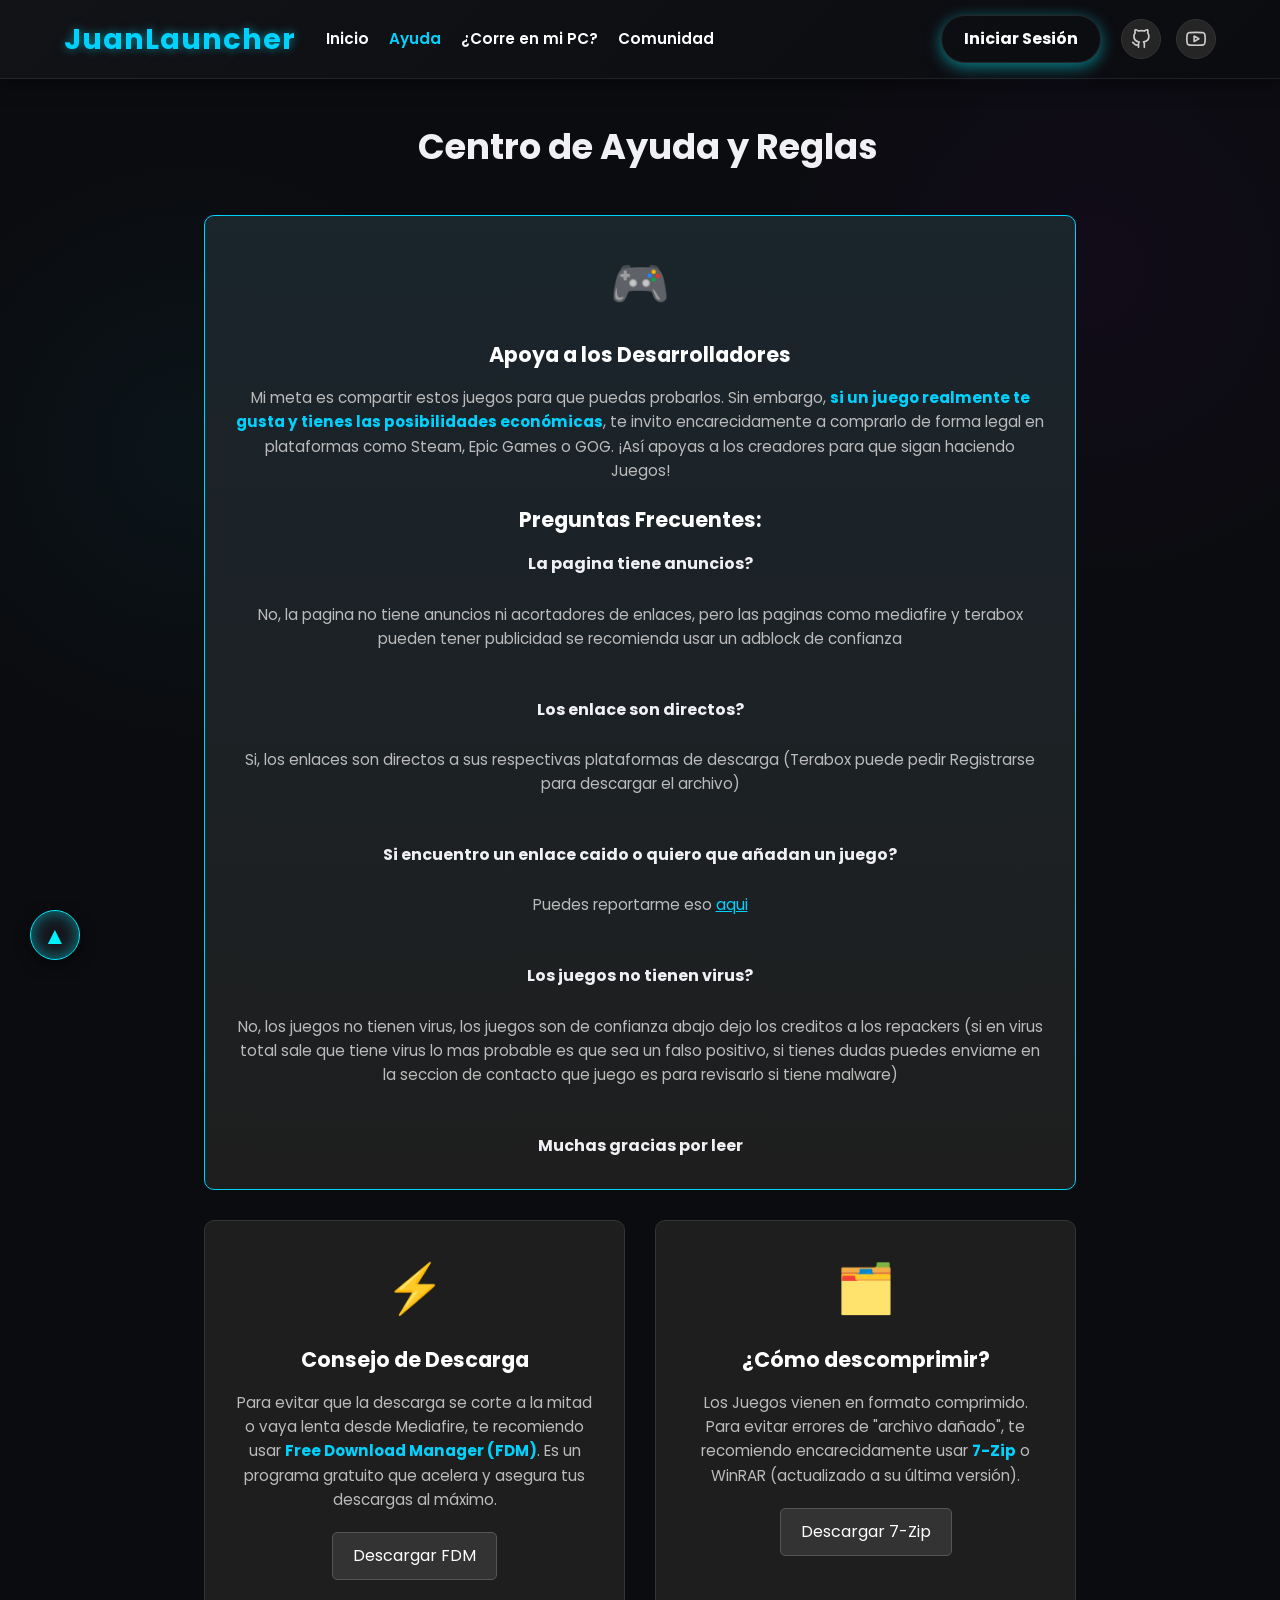
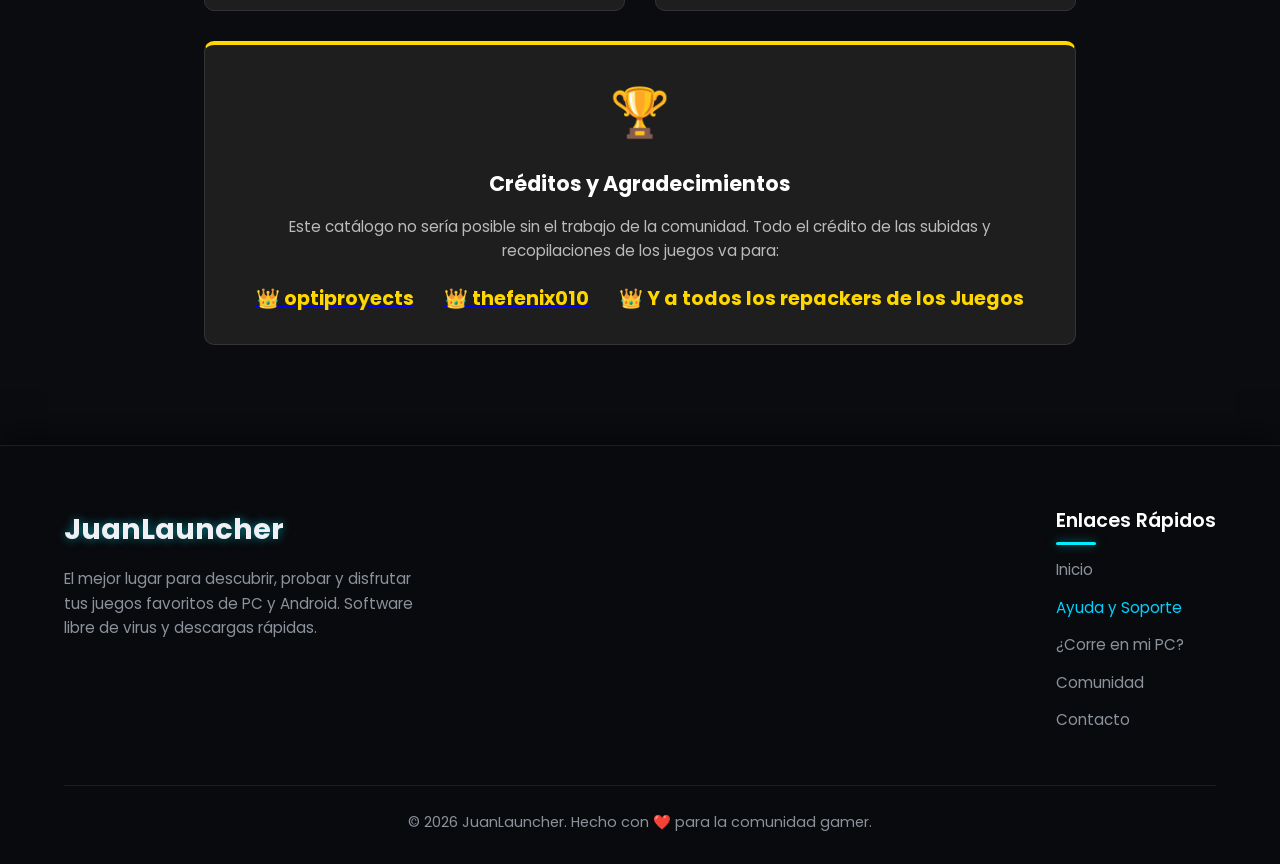
==== commit 58b0184f: "Add files via upload" ====
--- a/ayuda.html
+++ b/ayuda.html
@@ -5,7 +5,7 @@
     <meta charset="UTF-8">
     <meta name="viewport" content="width=device-width, initial-scale=1.0">
     <title>JuanLauncher - Ayuda y Consejos</title>
-    <link rel="stylesheet" href="style.css">
+    <link rel="stylesheet" href="style.css?v=4">
     <link rel="shortcut icon" href="img/juanlauncher/logo-favicon.png" type="image/x-icon">
     <link href="https://fonts.googleapis.com/css2?family=Poppins:wght@300;400;600&display=swap" rel="stylesheet">
 </head>
@@ -13,34 +13,32 @@
 <body>
 
     <header>
-        <div class="logo"><a href="index.html" style="text-decoration:none; color:#00d2ff;">JuanLauncher</a></div>
-        <a href="contacto.html" class="nav-link">Contacto</a> 
+        <div class="social-links">
+            <a href="https://github.com/juancho033/juanlauncher" target="_blank" class="social-btn github-btn" title="Mi GitHub">
+                <svg viewBox="0 0 24 24" width="20" height="20" stroke="currentColor" stroke-width="2" fill="none" stroke-linecap="round" stroke-linejoin="round">
+                    <path d="M9 19c-5 1.5-5-2.5-7-3m14 6v-3.87a3.37 3.37 0 0 0-.94-2.61c3.14-.35 6.44-1.54 6.44-7A5.44 5.44 0 0 0 20 4.77 5.07 5.07 0 0 0 19.91 1S18.73.65 16 2.48a13.38 13.38 0 0 0-7 0C6.27.65 5.09 1 5.09 1A5.07 5.07 0 0 0 5 4.77a5.44 5.44 0 0 0-1.5 3.78c0 5.42 3.3 6.61 6.44 7A3.37 3.37 0 0 0 9 18.13V22"></path>
+                </svg>
+            </a>
+            <a href="https://www.youtube.com/@JUANCHODEV22" target="_blank" class="social-btn youtube-btn" title="Mi YouTube">
+                <svg viewBox="0 0 24 24" width="20" height="20" stroke="currentColor" stroke-width="2" fill="none" stroke-linecap="round" stroke-linejoin="round">
+                    <path d="M22.54 6.42a2.78 2.78 0 0 0-1.94-2C18.88 4 12 4 12 4s-6.88 0-8.6.46a2.78 2.78 0 0 0-1.94 2A29 29 0 0 0 1 11.75a29 29 0 0 0 .46 5.33A2.78 2.78 0 0 0 3.4 19c1.72.46 8.6.46 8.6.46s6.88 0 8.6-.46a2.78 2.78 0 0 0 1.94-2 29 29 0 0 0 .46-5.25 29 29 0 0 0-.46-5.33z"></path>
+                    <polygon points="9.75 15.02 15.5 11.75 9.75 8.48 9.75 15.02"></polygon>
+                </svg>
+            </a>
+        </div>
 
-            <div class="social-links">
-                <a href="https://github.com/juancho033/juanlauncher" target="_blank" class="social-btn github-btn"
-                    title="Mi GitHub">
-                    <svg viewBox="0 0 24 24" width="20" height="20" stroke="currentColor" stroke-width="2" fill="none"
-                        stroke-linecap="round" stroke-linejoin="round">
-                        <path
-                            d="M9 19c-5 1.5-5-2.5-7-3m14 6v-3.87a3.37 3.37 0 0 0-.94-2.61c3.14-.35 6.44-1.54 6.44-7A5.44 5.44 0 0 0 20 4.77 5.07 5.07 0 0 0 19.91 1S18.73.65 16 2.48a13.38 13.38 0 0 0-7 0C6.27.65 5.09 1 5.09 1A5.07 5.07 0 0 0 5 4.77a5.44 5.44 0 0 0-1.5 3.78c0 5.42 3.3 6.61 6.44 7A3.37 3.37 0 0 0 9 18.13V22">
-                        </path>
-                    </svg>
-                </a>
-                <a href="https://www.youtube.com/@JUANCHODEV22" target="_blank" class="social-btn youtube-btn"
-                    title="Mi YouTube">
-                    <svg viewBox="0 0 24 24" width="20" height="20" stroke="currentColor" stroke-width="2" fill="none"
-                        stroke-linecap="round" stroke-linejoin="round">
-                        <path
-                            d="M22.54 6.42a2.78 2.78 0 0 0-1.94-2C18.88 4 12 4 12 4s-6.88 0-8.6.46a2.78 2.78 0 0 0-1.94 2A29 29 0 0 0 1 11.75a29 29 0 0 0 .46 5.33A2.78 2.78 0 0 0 3.4 19c1.72.46 8.6.46 8.6.46s6.88 0 8.6-.46a2.78 2.78 0 0 0 1.94-2 29 29 0 0 0 .46-5.25 29 29 0 0 0-.46-5.33z">
-                        </path>
-                        <polygon points="9.75 15.02 15.5 11.75 9.75 8.48 9.75 15.02"></polygon>
-                    </svg>
-                </a>
+        <div class="nav-container">
+            <div class="logo"><a href="index.html" style="text-decoration:none; color:#00d2ff;">JuanLauncher</a></div>
+            <nav>
+                <a href="index.html" class="nav-link">Inicio</a>
+                <a href="ayuda.html" class="nav-link" style="color: #00d2ff;">Ayuda</a>
+                <a href="compatibilidad.html" class="nav-link">¿Corre en mi PC?</a>
+                <a href="comunidad.html" class="nav-link">Comunidad</a>
+            </nav>
+            <div class="auth-buttons">
+                <a href="login.html" class="login-btn">Iniciar Sesión</a>
             </div>
-        <nav>
-            <a href="index.html" class="nav-link">← Volver al inicio</a>
-            <a href="compatibilidad.html" class="nav-link">🖥️ ¿Corre en mi PC?</a>
-        </nav>
+        </div>
     </header>
 
     <main class="help-container">
@@ -129,8 +127,9 @@
                 <h4>Enlaces Rápidos</h4>
                 <ul>
                     <li><a href="index.html">Inicio</a></li>
-                    <li><a href="ayuda.html">Ayuda y Soporte</a></li>
+                    <li><a href="ayuda.html" style="color:#00d2ff">Ayuda y Soporte</a></li>
                     <li><a href="compatibilidad.html">¿Corre en mi PC?</a></li>
+                    <li><a href="comunidad.html">Comunidad</a></li>
                     <li><a href="contacto.html">Contacto</a></li>
                 </ul>
             </div>
@@ -140,6 +139,21 @@
         </div>
     </footer>
 
+    <!-- Botón Subir Arriba -->
+    <button id="scrollTopBtn" class="scroll-top-btn" title="Ir arriba">▲</button>
+    <script>
+        const scrollBtn = document.getElementById("scrollTopBtn");
+        window.addEventListener("scroll", () => {
+            if (document.body.scrollTop > 300 || document.documentElement.scrollTop > 300) {
+                scrollBtn.classList.add("visible");
+            } else {
+                scrollBtn.classList.remove("visible");
+            }
+        });
+        scrollBtn.addEventListener("click", () => {
+            window.scrollTo({ top: 0, behavior: 'smooth' });
+        });
+    </script>
 </body>
 
 </html>
--- a/style.css
+++ b/style.css
@@ -1,64 +1,134 @@
+/* Global Variables */
+:root {
+    --bg-base: #0B0C10;
+    --surface: #15161c;
+    --accent: #00f0ff;
+    --accent-glow: rgba(0, 240, 255, 0.5);
+    --text-main: #f0f0f5;
+    --text-muted: #8b929b;
+    --glass-grad: linear-gradient(135deg, rgba(255, 255, 255, 0.03), rgba(255, 255, 255, 0.005));
+    --border-glass: rgba(255, 255, 255, 0.08);
+}
+
 /* Reset y Base */
 * { margin: 0; padding: 0; box-sizing: border-box; font-family: 'Poppins', sans-serif; }
-body { background-color: #121212; color: #e0e0e0; }
-
-/* Header */
+body { 
+    background-color: var(--bg-base); 
+    color: var(--text-main); 
+    background-image: 
+        radial-gradient(circle at 15% 50%, rgba(0, 240, 255, 0.04), transparent 25%),
+        radial-gradient(circle at 85% 30%, rgba(184, 0, 255, 0.04), transparent 25%);
+    background-attachment: fixed;
+    line-height: 1.6;
+}
+
+/* Header (Sticky Glassmorphism) */
 header {
     display: flex; justify-content: space-between; align-items: center;
-    padding: 18px 5%; background-color: #1a1a1a; border-bottom: 2px solid #333;
-}
-.nav-container {
-    display: flex;
-    align-items: center;
-    gap: 40px;
-    flex: 1;
-}
-.logo { font-size: 1.8rem; font-weight: 700; color: #00d2ff; }
-.search-bar input { padding: 10px 20px; border-radius: 25px; border: none; background: #2e2e2e; color: white; width: 280px; font-family: 'Poppins', sans-serif; font-size: 0.95rem; }
-.search-bar input:focus { outline: none; box-shadow: 0 0 10px rgba(0, 210, 255, 0.3); border: 1px solid #00d2ff; }
-.back-btn { color: white; text-decoration: none; font-weight: 600; }
-.back-btn:hover { color: #00d2ff; }
+    padding: 15px 5%; gap: 20px;
+    background: var(--glass-grad);
+    background-color: rgba(11, 12, 16, 0.85);
+    backdrop-filter: blur(15px); -webkit-backdrop-filter: blur(15px);
+    border-bottom: 1px solid var(--border-glass);
+    position: sticky; top: 0; z-index: 1000;
+    box-shadow: 0 5px 20px rgba(0,0,0,0.4);
+}
+.nav-container { display: flex; align-items: center; gap: 30px; flex: 1; order: 1; }
+.social-links { order: 2; border-right: none; padding: 0; display: flex; gap: 15px; }
+.search-bar { order: 3; }
+.auth-buttons { margin-left: auto; }
+
+.logo { font-size: 1.8rem; font-weight: 700; color: #fff; text-shadow: 0 0 10px var(--accent-glow); letter-spacing: 1px;}
+.logo span { color: var(--accent); }
+
+/* Navigation Links */
+.nav-link { 
+    color: var(--text-main); text-decoration: none; font-size: 0.95rem; font-weight: 500;
+    transition: 0.3s; position: relative;
+}
+.nav-link::after {
+    content: ''; position: absolute; width: 0; height: 2px; bottom: -5px; left: 0;
+    background: var(--accent); transition: width 0.3s ease; box-shadow: 0 0 8px var(--accent);
+}
+.nav-link:hover { color: var(--accent); }
+.nav-link:hover::after { width: 100%; }
+
+/* Buscador */
+.search-bar input { 
+    padding: 10px 20px; border-radius: 25px; border: 1px solid var(--border-glass); 
+    background: rgba(255, 255, 255, 0.03); color: white; width: 280px; font-family: 'Poppins', sans-serif; font-size: 0.95rem;
+    transition: 0.3s;
+}
+.search-bar input:focus { 
+    outline: none; box-shadow: 0 0 15px var(--accent-glow); 
+    border-color: var(--accent); background: rgba(255, 255, 255, 0.08); 
+}
+.back-btn { color: white; text-decoration: none; font-weight: 600; transition: 0.3s;}
+.back-btn:hover { color: var(--accent); text-shadow: 0 0 8px var(--accent-glow); }
 
 /* Main Home */
-main { padding: 40px 5%; max-width: 1200px; margin: 0 auto; }
-h1 { margin-bottom: 30px; border-left: 5px solid #00d2ff; padding-left: 15px; }
-
-/* Grid de Juegos (Home) */
-.games-grid { display: grid; grid-template-columns: repeat(auto-fill, minmax(220px, 1fr)); gap: 25px; }
+main { padding: 40px 5%; max-width: 1200px; margin: 0 auto; position: relative; z-index: 2; }
+h1 { margin-bottom: 30px; border-left: 5px solid var(--accent); padding-left: 15px; font-weight: 700; font-size: 2.2rem; }
+
+/* Grid de Juegos Premium (Home) */
+.games-grid { display: grid; grid-template-columns: repeat(auto-fill, minmax(220px, 1fr)); gap: 30px; }
 .card {
-    background: #1e1e1e; border-radius: 10px; overflow: hidden;
-    transition: 0.3s; cursor: pointer; border: 1px solid #333;
-}
-.card:hover { transform: translateY(-5px); border-color: #00d2ff; }
-.card img { width: 100%; height: 300px; object-fit: cover; }
-.card-info { padding: 15px; }
-.card-info h3 { font-size: 1.1rem; color: #fff; margin-bottom: 5px; }
-.card-info p { color: #888; font-size: 0.9rem; }
+    background: var(--surface); border-radius: 12px; overflow: hidden;
+    transition: all 0.4s cubic-bezier(0.175, 0.885, 0.32, 1.275); cursor: pointer; 
+    border: 1px solid var(--border-glass);
+    box-shadow: 0 8px 20px rgba(0,0,0,0.5);
+    position: relative;
+}
+.card::before {
+    content: ''; position: absolute; top: 0; left: -100%; width: 50%; height: 100%;
+    background: linear-gradient(to right, transparent, rgba(255,255,255,0.05), transparent);
+    transform: skewX(-20deg); transition: 0.5s; z-index: 1; pointer-events: none;
+}
+.card:hover::before { left: 150%; }
+.card:hover { 
+    transform: translateY(-8px) scale(1.02); 
+    border-color: rgba(0, 240, 255, 0.4);
+    box-shadow: 0 15px 30px rgba(0,0,0,0.6), 0 0 20px var(--accent-glow);
+}
+.card-img-wrapper { width: 100%; height: 300px; overflow: hidden; }
+.card img { width: 100%; height: 100%; object-fit: cover; transition: transform 0.5s ease; }
+.card:hover img { transform: scale(1.08); }
+.card-info { padding: 18px; position: relative; z-index: 2; background: linear-gradient(to top, var(--surface) 80%, transparent); }
+.card-info h3 { font-size: 1.15rem; color: #fff; margin-bottom: 6px; font-weight: 600; }
+.card-info p { color: var(--text-muted); font-size: 0.9rem; }
 
 /* --- ESTILOS DE LA PÁGINA DE DETALLES (juego.html) --- */
 
 .game-header { display: flex; gap: 40px; margin-bottom: 50px; flex-wrap: wrap; }
 .game-header img { 
     width: 300px; height: 420px; object-fit: cover; 
-    border-radius: 10px; box-shadow: 0 0 20px rgba(0,0,0,0.5); 
+    border-radius: 12px; box-shadow: 0 10px 30px rgba(0,240,255,0.15); 
+    border: 1px solid var(--border-glass);
 }
 .game-header-info { flex: 1; display: flex; flex-direction: column; justify-content: center; }
 
-.game-header-info h1 { font-size: 3rem; margin-bottom: 10px; color: #fff; line-height: 1.1; }
-.tag { display: inline-block; background: #333; padding: 5px 15px; border-radius: 15px; font-size: 0.9rem; color: #00d2ff; margin-bottom: 20px; align-self: flex-start;}
-
-.description-box { margin-bottom: 30px; color: #bbb; line-height: 1.6; }
-.description-box h3 { color: white; margin-bottom: 10px; }
-
-/* Botón de descarga gigante */
+.game-header-info h1 { font-size: 3rem; margin-bottom: 15px; color: #fff; line-height: 1.1; text-shadow: 0 0 15px var(--accent-glow); }
+.tag { display: inline-block; background: var(--surface); border: 1px solid var(--accent); box-shadow: 0 0 10px var(--accent-glow) inset; padding: 6px 18px; border-radius: 20px; font-size: 0.9rem; color: var(--accent); margin-bottom: 25px; align-self: flex-start; font-weight: 600;}
+
+.description-box { margin-bottom: 30px; color: var(--text-muted); line-height: 1.8; font-size: 1.05rem; }
+.description-box h3 { color: white; margin-bottom: 10px; font-weight: 600; }
+
+/* Botón de descarga gigante neón */
 .download-btn-mega {
-    background: linear-gradient(45deg, #00d2ff, #0078ff);
-    color: white; text-align: center; padding: 15px; border-radius: 8px;
-    text-decoration: none; font-weight: bold; font-size: 1.2rem;
-    transition: 0.3s; box-shadow: 0 5px 20px rgba(0, 210, 255, 0.3);
+    background: linear-gradient(45deg, var(--accent), var(--secondary));
+    color: white; text-align: center; padding: 16px; border-radius: 10px;
+    text-decoration: none; font-weight: 700; font-size: 1.25rem; letter-spacing: 1px;
+    transition: 0.4s; box-shadow: 0 8px 25px rgba(0, 240, 255, 0.4);
     width: 100%; max-width: 400px;
-}
-.download-btn-mega:hover { transform: scale(1.02); box-shadow: 0 5px 30px rgba(0, 210, 255, 0.6); }
+    position: relative; overflow: hidden;
+}
+.download-btn-mega::after {
+    content: ''; position: absolute; top: -50%; left: -50%; width: 200%; height: 200%;
+    background: radial-gradient(circle, rgba(255,255,255,0.3) 0%, transparent 60%);
+    opacity: 0; transition: opacity 0.5s;
+}
+.download-btn-mega:hover::after { opacity: 1; transform: scale(1.2); }
+.download-btn-mega:hover { transform: translateY(-3px) scale(1.03); box-shadow: 0 12px 35px rgba(184, 0, 255, 0.6), 0 0 20px var(--accent-glow); }
 
 /* Galería de Screenshots */
 .screenshots { margin-bottom: 50px; }
@@ -174,7 +244,7 @@
 
 /* --- FILTROS --- */
 .filters-container {
-    margin-bottom: 30px;
+    margin-bottom: 35px;
     display: flex;
     flex-direction: column;
     align-items: center;
@@ -183,57 +253,65 @@
 
 /* Botones PC / Android */
 .platform-switch {
-    background: #1a1a1a;
-    padding: 5px;
-    border-radius: 30px;
+    background: var(--surface);
+    padding: 6px;
+    border-radius: 35px;
     display: flex;
     gap: 10px;
-    border: 1px solid #333;
+    border: 1px solid var(--border-glass);
+    box-shadow: 0 5px 15px rgba(0,0,0,0.3);
 }
 
 .plat-btn {
     background: transparent;
     border: none;
-    color: #888;
+    color: var(--text-muted);
     padding: 10px 25px;
     cursor: pointer;
-    font-size: 1rem;
+    font-size: 1.05rem;
     font-weight: 600;
     border-radius: 25px;
-    transition: 0.3s;
+    transition: 0.4s;
+    position: relative;
+    overflow: hidden;
 }
 
 .plat-btn.active {
-    background: #00d2ff;
+    background: var(--accent);
     color: #000;
-    box-shadow: 0 0 10px rgba(0, 210, 255, 0.4);
-}
+    box-shadow: 0 0 15px var(--accent-glow);
+    text-shadow: none;
+}
+.plat-btn:hover:not(.active) { color: #fff; }
 
 /* Botones Categorías */
 .genre-list {
     display: flex;
     flex-wrap: wrap;
     justify-content: center;
-    gap: 10px;
+    gap: 12px;
 }
 
 .genre-btn {
-    background: #252525;
-    border: 1px solid #333;
-    color: #fff;
-    padding: 8px 15px;
-    border-radius: 5px;
+    background: var(--surface);
+    border: 1px solid var(--border-glass);
+    color: var(--text-muted);
+    padding: 8px 18px;
+    border-radius: 20px;
     cursor: pointer;
-    transition: 0.2s;
-}
-
-.genre-btn:hover { border-color: #00d2ff; }
+    transition: 0.3s;
+    font-weight: 500;
+    backdrop-filter: blur(5px);
+}
+
+.genre-btn:hover { border-color: var(--accent); color: #fff; box-shadow: 0 0 10px var(--accent-glow) inset; }
 
 .genre-btn.active {
-    background: #00d2ff;
+    background: var(--accent);
     color: #000;
-    font-weight: bold;
-    border-color: #00d2ff;
+    font-weight: 600;
+    border-color: var(--accent);
+    box-shadow: 0 0 15px var(--accent-glow);
 }
 .enlace-a{
     text-decoration: none;
@@ -528,14 +606,15 @@
 nav {
     display: flex;
     align-items: center;
-    gap: 25px; /* Espacio entre los enlaces del menú */
+    justify-content: center;
+    flex-wrap: wrap;
+    gap: 20px; /* Espacio entre los enlaces del menú */
 }
 
 .social-links {
     display: flex;
     gap: 15px;
-    padding-right: 30px;
-    border-right: 1px solid #444; /* Separador vertical a la derecha */
+    /* CSS manejado por Header order property */
 }
 
 .social-btn {
@@ -818,11 +897,13 @@
    FOOTER GLOBAL
    ========================================= */
 .site-footer {
-    background: #151515;
-    border-top: 2px solid #333;
+    background: #090a0d; /* Un tono aún más oscuro que el fondo para dar profundidad */
+    border-top: 1px solid var(--border-glass);
     padding: 60px 5% 30px;
     margin-top: 60px;
     font-family: 'Poppins', sans-serif;
+    position: relative;
+    box-shadow: 0 -10px 30px rgba(0,0,0,0.5);
 }
 
 .footer-content {
@@ -833,7 +914,7 @@
     max-width: 1200px;
     margin: 0 auto;
     padding-bottom: 40px;
-    border-bottom: 1px solid #2a2a2a;
+    border-bottom: 1px solid var(--border-glass);
 }
 
 .footer-logo {
@@ -843,12 +924,14 @@
 .footer-logo h3 {
     font-size: 1.8rem;
     font-weight: 700;
-    color: #00d2ff;
+    color: var(--text-main);
+    text-shadow: 0 0 10px var(--accent-glow);
     margin-bottom: 15px;
 }
+.footer-logo h3 span { color: var(--accent); }
 
 .footer-logo p {
-    color: #aaa;
+    color: var(--text-muted);
     font-size: 0.95rem;
     line-height: 1.6;
 }
@@ -868,7 +951,8 @@
     bottom: -8px;
     width: 40px;
     height: 3px;
-    background: #00d2ff;
+    background: var(--accent);
+    box-shadow: 0 0 10px var(--accent-glow);
     border-radius: 2px;
 }
 
@@ -882,7 +966,7 @@
 }
 
 .footer-links ul li a {
-    color: #bbb;
+    color: var(--text-muted);
     text-decoration: none;
     transition: all 0.3s ease;
     font-size: 0.95rem;
@@ -890,14 +974,15 @@
 }
 
 .footer-links ul li a:hover {
-    color: #00d2ff;
-    transform: translateX(5px);
+    color: var(--accent);
+    transform: translateX(6px);
+    text-shadow: 0 0 10px var(--accent-glow);
 }
 
 .footer-bottom {
     text-align: center;
     padding-top: 25px;
-    color: #888;
+    color: var(--text-muted);
     font-size: 0.9rem;
 }
 
@@ -1156,4 +1241,330 @@
     color: #000 !important; /* Texto negro para que resalte en verde */
     box-shadow: 0 5px 20px rgba(150, 201, 61, 0.3);
 }
-.btn-buzz:hover { box-shadow: 0 5px 30px rgba(150, 201, 61, 0.6); }+.btn-buzz:hover { box-shadow: 0 5px 30px rgba(150, 201, 61, 0.6); }
+
+/* --- NUEVOS DISEÑOS PREMIUM --- */
+/* Botón Login Header */
+.login-btn {
+    background: linear-gradient(45deg, var(--accent), var(--secondary));
+    color: white; padding: 10px 22px; border-radius: 25px;
+    text-decoration: none; font-weight: 700; transition: 0.4s;
+    box-shadow: 0 4px 15px var(--accent-glow); display: inline-block;
+    border: 1px solid rgba(255,255,255,0.1);
+}
+.login-btn:hover {
+    box-shadow: 0 8px 25px rgba(184, 0, 255, 0.6), 0 0 15px var(--accent-glow);
+    transform: translateY(-2px); color: white;
+}
+
+/* Carrusel Hero */
+.hero-carousel {
+    position: relative; width: 100%; height: 400px;
+    border-radius: 15px; overflow: hidden; margin-bottom: 40px;
+    box-shadow: 0 10px 40px rgba(0,240,255,0.15);
+    border: 1px solid var(--border-glass);
+}
+.hero-slide {
+    position: absolute; top: 0; left: 0; width: 100%; height: 100%;
+    opacity: 0; transition: opacity 0.8s ease-in-out;
+    background-size: cover; background-position: center;
+}
+.hero-slide.active { opacity: 1; z-index: 1;}
+.hero-overlay {
+    position: absolute; bottom: 0; left: 0; width: 100%;
+    padding: 60px 40px 30px; background: linear-gradient(to top, rgba(11, 12, 16, 0.95), transparent);
+    color: white; border-bottom-left-radius: 15px; border-bottom-right-radius: 15px;
+}
+.hero-overlay h2 { font-size: 2.5rem; margin-bottom: 10px; text-shadow: 0 5px 15px rgba(0,0,0,0.9); border: none; padding:0;}
+.hero-overlay p { font-size: 1.1rem; color: #ddd; text-shadow: 0 2px 5px rgba(0,0,0,0.8); }
+.hero-indicators { position: absolute; bottom: 20px; right: 30px; display: flex; gap: 10px; z-index: 2;}
+.hero-dot { width: 12px; height: 12px; border-radius: 50%; background: rgba(255,255,255,0.3); cursor: pointer; transition: 0.4s;}
+.hero-dot.active { background: var(--accent); box-shadow: 0 0 12px var(--accent); transform: scale(1.2); }
+
+/* Comunidad */
+.comunidad-grid {
+    display: grid; grid-template-columns: 2fr 1fr; gap: 30px; margin-top: 30px;
+}
+@media (max-width: 768px) { .comunidad-grid { grid-template-columns: 1fr; } }
+.forum-card {
+    background: var(--surface); border-radius: 12px; border: 1px solid var(--border-glass);
+    padding: 22px; margin-bottom: 20px; transition: 0.4s;
+    box-shadow: 0 5px 15px rgba(0,0,0,0.4); border-left: 4px solid var(--accent);
+    position: relative; overflow: hidden;
+}
+.forum-card::after {
+    content: ''; position: absolute; top: 0; right: 0; width: 100%; height: 100%;
+    background: radial-gradient(circle at top right, var(--accent-glow), transparent 40%);
+    opacity: 0; transition: 0.5s; pointer-events: none;
+}
+.forum-card:hover::after { opacity: 1; }
+.forum-card:hover { transform: translateY(-4px); border-color: var(--accent); box-shadow: 0 10px 30px rgba(0,240,255,0.1); }
+.forum-header { display: flex; justify-content: space-between; margin-bottom: 15px; flex-wrap: wrap;}
+.forum-title { font-size: 1.3rem; color: #fff; text-decoration: none; font-weight: 600; text-shadow: 0 0 10px rgba(0,0,0,0.5);}
+.forum-title:hover { color: var(--accent); text-shadow: 0 0 15px var(--accent-glow);}
+.forum-meta { color: var(--text-muted); font-size: 0.85rem; }
+.forum-content { color: #ccc; line-height: 1.6; font-size: 0.95rem; }
+.forum-author { display: flex; align-items: center; gap: 12px; margin-top: 15px; border-top: 1px solid var(--border-glass); padding-top: 12px;}
+.forum-author img { width: 32px; height: 32px; border-radius: 50%; border: 1px solid var(--accent);}
+.forum-author span { color: var(--accent); font-size: 0.95rem; font-weight: 500;}
+.sidebar-panel { background: var(--surface); padding: 25px; border-radius: 12px; border: 1px solid var(--border-glass); margin-bottom: 30px; box-shadow: 0 5px 20px rgba(0,0,0,0.4);}
+.sidebar-panel h3 { color: var(--accent); margin-bottom: 15px; font-size: 1.2rem; border-bottom: 1px solid var(--border-glass); padding-bottom: 10px; text-shadow: 0 0 10px var(--accent-glow);}
+
+/* Botón flotante Ir arriba */
+.scroll-top-btn {
+    position: fixed;
+    bottom: -60px; /* Inicialmente oculto */
+    left: 30px;
+    z-index: 1005;
+    background: var(--surface);
+    color: var(--accent);
+    width: 50px; height: 50px;
+    border-radius: 50%;
+    border: 1px solid var(--accent);
+    display: flex; justify-content: center; align-items: center;
+    font-size: 1.5rem;
+    cursor: pointer;
+    box-shadow: 0 5px 15px rgba(0,0,0,0.5), 0 0 15px var(--accent-glow) inset;
+    transition: all 0.4s cubic-bezier(0.175, 0.885, 0.32, 1.275);
+}
+.scroll-top-btn.visible { bottom: 30px; }
+.scroll-top-btn:hover {
+    transform: translateY(-5px);
+    background: var(--accent); color: #000;
+    box-shadow: 0 10px 25px var(--accent-glow);
+}
+@media (max-width: 480px) { .scroll-top-btn { left: 20px; bottom: 20px; width: 40px; height: 40px; font-size: 1.2rem; } .scroll-top-btn.visible { bottom: 20px; } }
+
+/* Autenticacion Glassmorphism */
+.auth-body {
+    background: #121212 url(https://images.unsplash.com/photo-1542751371-adc38448a05e?q=80&w=2070&auto=format&fit=crop) no-repeat center center fixed;
+    background-size: cover; display: flex; justify-content: center; align-items: flex-start; min-height: 100vh; position: relative;
+    margin: 0; padding: 40px 20px; box-sizing: border-box; overflow-x: hidden;
+}
+.auth-overlay {
+    position: absolute; top:0; left:0; width:100%; height:100%; background: rgba(0,0,0,0.5); backdrop-filter: blur(10px); -webkit-backdrop-filter: blur(10px);
+}
+.auth-wrapper {
+    position: relative; z-index: 2; width: 440px; max-width: 100%; background: rgba(26, 26, 26, 0.4);
+    border: 1px solid rgba(255, 255, 255, 0.1); box-shadow: 0 15px 35px rgba(0, 0, 0, 0.5), 0 0 40px rgba(0, 210, 255, 0.1) inset;
+    border-radius: 20px; padding: 0 0 30px 0; backdrop-filter: blur(20px); -webkit-backdrop-filter: blur(20px); overflow: hidden;
+    margin: auto; /* Centra verticalmente si hay espacio, previniendo corte si la pantalla es enana */
+}
+.auth-form-container { 
+    display: flex; 
+    flex-wrap: nowrap;
+    width: 200%; 
+    transition: transform 0.5s cubic-bezier(0.4, 0, 0.2, 1); 
+}
+.auth-form-container.slide-register { transform: translateX(-50%); }
+.auth-form { 
+    width: 50%; 
+    flex: 0 0 50%; 
+    padding: 40px 30px 0 30px; 
+    box-sizing: border-box;
+    display: flex; flex-direction: column; justify-content: flex-start; 
+}
+form { width: 100%; max-width: 100%; } /* Asegura que el formulario interno llene el espacio */
+.auth-title { text-align: center; color: #fff; margin-bottom: 30px; font-size: 1.8rem; text-shadow: 0 2px 10px rgba(0,210,255,0.8); border: none;}
+.auth-input-group { margin-bottom: 20px; }
+.auth-input-group label { display: block; color: #ddd; margin-bottom: 8px; font-size: 0.9rem; }
+.auth-input-group input { width: 100%; padding: 12px 15px; border-radius: 8px; border: 1px solid rgba(255,255,255,0.2); background: rgba(0,0,0,0.5); color: white; outline: none; transition: 0.3s; font-family: 'Poppins', sans-serif;}
+.auth-input-group input:focus { border-color: #00d2ff; background: rgba(0,0,0,0.7); box-shadow: 0 0 15px rgba(0,210,255,0.3); }
+.auth-btn { width: 100%; padding: 14px; background: linear-gradient(90deg, #00d2ff, #0078ff); color: white; border: none; border-radius: 8px; font-size: 1.05rem; font-weight: 700; cursor: pointer; transition: 0.3s; box-shadow: 0 5px 15px rgba(0,210,255,0.4); margin-top: 10px; }
+.auth-btn:hover { transform: translateY(-2px); box-shadow: 0 5px 25px rgba(0,210,255,0.6); }
+.auth-switch { text-align: center; margin-top: 25px; color: #aaa; font-size: 0.9rem;}
+.auth-switch span { color: #00d2ff; cursor: pointer; font-weight: 600; text-decoration: underline; }
+.auth-back { text-align: center; display: block; margin-top: 20px; color: #888; text-decoration: none; font-size: 0.85rem;}
+.auth-back:hover { color: #fff; text-decoration: underline; }
+
+/* Ajustes Responsive Nav y UI general */
+@media (max-width: 900px) {
+    header { flex-wrap: wrap; justify-content: center; gap: 15px; }
+    .nav-container { flex-wrap: wrap; justify-content: center; gap: 15px; }
+    .nav-container nav { order: 3; width: 100%; justify-content: center; }
+    .auth-buttons { order: 2; margin-left: auto; }
+    .logo { order: 1; }
+}
+
+@media (max-width: 768px) {
+    .auth-wrapper { padding: 0 0 20px 0; width: 100%; }
+    .auth-form { padding: 30px 20px 0 20px; }
+    .hero-carousel { height: 300px; }
+    .hero-overlay { padding: 40px 20px 20px; }
+    .hero-overlay h2 { font-size: 1.5rem; }
+    .hero-overlay p { font-size: 0.95rem; }
+    .auth-title { font-size: 1.5rem; }
+}
+
+/* --- SISTEMA DE CHAT PREMIUM --- */
+.chat-main {
+    padding: 20px 5%;
+    height: 80vh;
+    min-height: 600px;
+}
+
+.chat-wrapper {
+    display: flex;
+    height: 100%;
+    background: var(--surface);
+    border-radius: 15px;
+    border: 1px solid var(--border-glass);
+    overflow: hidden;
+    box-shadow: 0 15px 50px rgba(0,0,0,0.6);
+}
+
+.chat-sidebar {
+    width: 280px;
+    background: rgba(0,0,0,0.2);
+    border-right: 1px solid var(--border-glass);
+    display: flex;
+    flex-direction: column;
+}
+
+.sidebar-header {
+    padding: 25px;
+    border-bottom: 1px solid var(--border-glass);
+}
+.sidebar-header h3 { color: var(--accent); font-size: 1.2rem; margin-bottom: 5px; }
+.sidebar-header p { color: var(--text-muted); font-size: 0.85rem; }
+
+.user-list {
+    flex: 1;
+    overflow-y: auto;
+    padding: 15px;
+}
+
+.user-item {
+    display: flex;
+    align-items: center;
+    gap: 12px;
+    padding: 12px;
+    border-radius: 10px;
+    cursor: pointer;
+    transition: 0.3s;
+    margin-bottom: 5px;
+}
+
+.user-item:hover, .user-item.active {
+    background: rgba(255,255,255,0.05);
+}
+
+.avatar {
+    width: 35px;
+    height: 35px;
+    border-radius: 50%;
+    background: #444;
+    position: relative;
+}
+.avatar.online::after {
+    content: '';
+    position: absolute;
+    bottom: 0;
+    right: 0;
+    width: 10px;
+    height: 10px;
+    background: #4cd137;
+    border-radius: 50%;
+    border: 2px solid var(--surface);
+}
+
+.chat-area {
+    flex: 1;
+    display: flex;
+    flex-direction: column;
+}
+
+.chat-header {
+    padding: 20px 30px;
+    background: rgba(255,255,255,0.02);
+    border-bottom: 1px solid var(--border-glass);
+    display: flex;
+    justify-content: space-between;
+    align-items: center;
+}
+.chat-header h2 { font-size: 1.1rem; color: #fff; }
+.chat-header span { font-size: 0.85rem; color: var(--text-muted); }
+
+.logout-btn {
+    padding: 8px 15px;
+    background: rgba(244, 67, 54, 0.1);
+    color: #f44336;
+    border: 1px solid #f44336;
+    border-radius: 8px;
+    font-size: 0.8rem;
+    cursor: pointer;
+    transition: 0.3s;
+}
+.logout-btn:hover { background: #f44336; color: #fff; }
+
+.messages-container {
+    flex: 1;
+    padding: 30px;
+    overflow-y: auto;
+    display: flex;
+    flex-direction: column;
+    gap: 20px;
+}
+
+.msg-box {
+    display: flex;
+    gap: 15px;
+    max-width: 80%;
+}
+.msg-avatar { width: 40px; height: 40px; border-radius: 50%; border: 1px solid var(--border-glass); }
+.msg-content { background: rgba(255,255,255,0.05); padding: 12px 18px; border-radius: 0 15px 15px 15px; }
+.msg-author { display: block; font-size: 0.8rem; font-weight: 700; color: var(--accent); margin-bottom: 5px; }
+.msg-content p { color: #eee; font-size: 0.95rem; line-height: 1.4; }
+.msg-time { display: block; font-size: 0.7rem; color: var(--text-muted); margin-top: 5px; text-align: right; }
+
+.msg-self { align-self: flex-end; flex-direction: row-reverse; }
+.msg-self .msg-content { background: rgba(0, 240, 255, 0.1); border-radius: 15px 0 15px 15px; border-right: 2px solid var(--accent); }
+.msg-self .msg-author { color: #fff; text-align: right; }
+
+.msg-system {
+    text-align: center;
+    font-size: 0.8rem;
+    color: var(--text-muted);
+    background: rgba(255,255,255,0.03);
+    padding: 5px 15px;
+    border-radius: 20px;
+    align-self: center;
+}
+
+.chat-input-area {
+    padding: 20px 30px;
+    background: rgba(0,0,0,0.2);
+}
+.chat-input-area form { display: flex; gap: 15px; }
+
+#chat-input {
+    flex: 1;
+    background: rgba(255,255,255,0.05);
+    border: 1px solid var(--border-glass);
+    padding: 12px 20px;
+    border-radius: 10px;
+    color: #fff;
+    outline: none;
+}
+#chat-input:focus { border-color: var(--accent); }
+
+#send-btn {
+    background: var(--accent);
+    color: #000;
+    border: none;
+    width: 50px;
+    height: 48px;
+    border-radius: 10px;
+    display: flex;
+    justify-content: center;
+    align-items: center;
+    cursor: pointer;
+}
+
+.messages-container::-webkit-scrollbar { width: 6px; }
+.messages-container::-webkit-scrollbar-thumb { background: rgba(255,255,255,0.1); border-radius: 10px; }
+
+@media (max-width: 768px) {
+    .chat-sidebar { display: none; }
+    .chat-main { padding: 10px; height: 90vh; }
+}
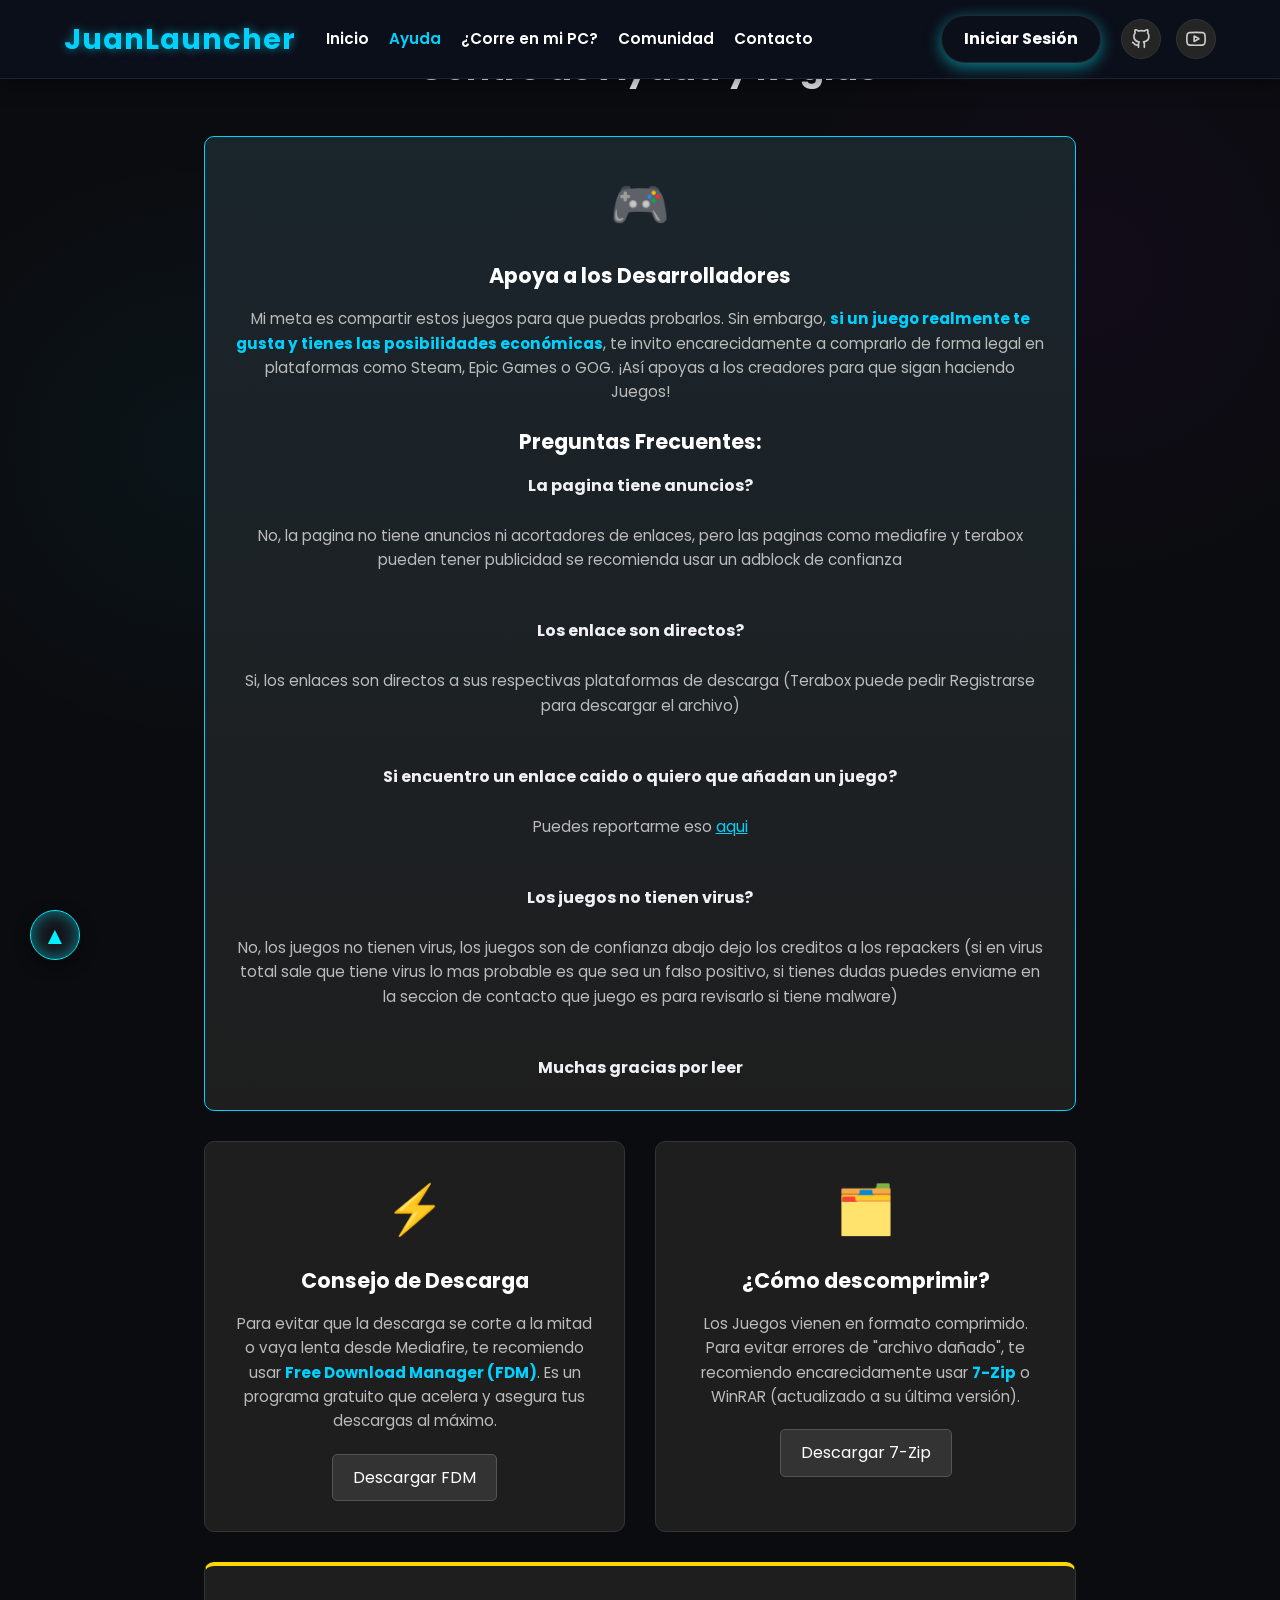
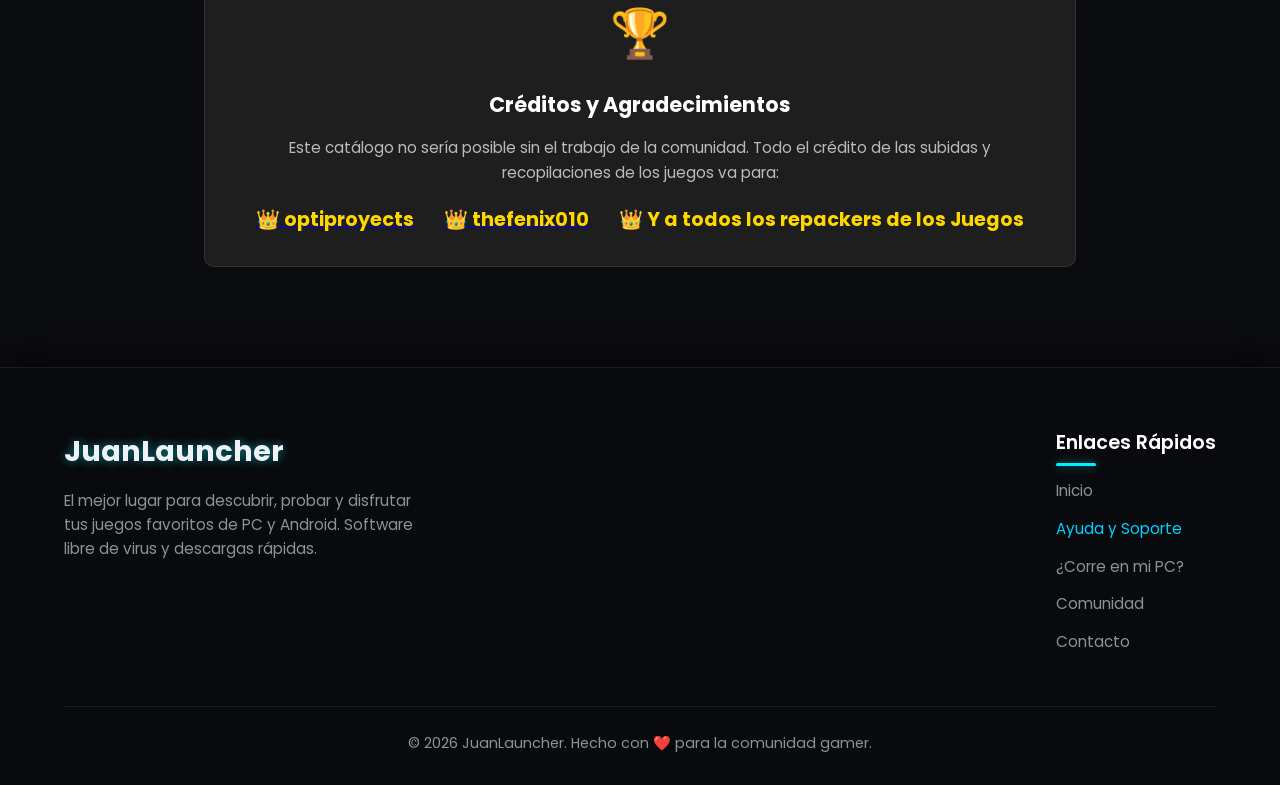
==== commit 762949ad: "UPDATE 2.0: arreglo de bugs y optimizacion EXTREMA" ====
--- a/ayuda.html
+++ b/ayuda.html
@@ -34,6 +34,7 @@
                 <a href="ayuda.html" class="nav-link" style="color: #00d2ff;">Ayuda</a>
                 <a href="compatibilidad.html" class="nav-link">¿Corre en mi PC?</a>
                 <a href="comunidad.html" class="nav-link">Comunidad</a>
+                <a href="contacto.html" class="nav-link">Contacto</a>
             </nav>
             <div class="auth-buttons">
                 <a href="login.html" class="login-btn">Iniciar Sesión</a>
--- a/style.css
+++ b/style.css
@@ -11,11 +11,17 @@
 }
 
 /* Reset y Base */
-* { margin: 0; padding: 0; box-sizing: border-box; font-family: 'Poppins', sans-serif; }
-body { 
-    background-color: var(--bg-base); 
-    color: var(--text-main); 
-    background-image: 
+* {
+    margin: 0;
+    padding: 0;
+    box-sizing: border-box;
+    font-family: 'Poppins', sans-serif;
+}
+
+body {
+    background-color: var(--bg-base);
+    color: var(--text-main);
+    background-image:
         radial-gradient(circle at 15% 50%, rgba(0, 240, 255, 0.04), transparent 25%),
         radial-gradient(circle at 85% 30%, rgba(184, 0, 255, 0.04), transparent 25%);
     background-attachment: fixed;
@@ -24,126 +30,401 @@
 
 /* Header (Sticky Glassmorphism) */
 header {
-    display: flex; justify-content: space-between; align-items: center;
-    padding: 15px 5%; gap: 20px;
+    display: flex;
+    justify-content: space-between;
+    align-items: center;
+    padding: 15px 5%;
+    gap: 20px;
     background: var(--glass-grad);
     background-color: rgba(11, 12, 16, 0.85);
-    backdrop-filter: blur(15px); -webkit-backdrop-filter: blur(15px);
+    backdrop-filter: blur(15px);
+    -webkit-backdrop-filter: blur(15px);
     border-bottom: 1px solid var(--border-glass);
-    position: sticky; top: 0; z-index: 1000;
-    box-shadow: 0 5px 20px rgba(0,0,0,0.4);
-}
-.nav-container { display: flex; align-items: center; gap: 30px; flex: 1; order: 1; }
-.social-links { order: 2; border-right: none; padding: 0; display: flex; gap: 15px; }
-.search-bar { order: 3; }
-.auth-buttons { margin-left: auto; }
-
-.logo { font-size: 1.8rem; font-weight: 700; color: #fff; text-shadow: 0 0 10px var(--accent-glow); letter-spacing: 1px;}
-.logo span { color: var(--accent); }
+    position: sticky;
+    top: 0;
+    z-index: 1000;
+    box-shadow: 0 5px 20px rgba(0, 0, 0, 0.4);
+}
+
+.nav-container {
+    display: flex;
+    align-items: center;
+    gap: 30px;
+    flex: 1;
+    order: 1;
+}
+
+.social-links {
+    order: 2;
+    border-right: none;
+    padding: 0;
+    display: flex;
+    gap: 15px;
+}
+
+.search-bar {
+    order: 3;
+}
+
+.auth-buttons {
+    margin-left: auto;
+}
+
+.logo {
+    font-size: 1.8rem;
+    font-weight: 700;
+    color: #fff;
+    text-shadow: 0 0 10px var(--accent-glow);
+    letter-spacing: 1px;
+}
+
+.logo span {
+    color: var(--accent);
+}
 
 /* Navigation Links */
-.nav-link { 
-    color: var(--text-main); text-decoration: none; font-size: 0.95rem; font-weight: 500;
-    transition: 0.3s; position: relative;
-}
+.nav-link {
+    color: var(--text-main);
+    text-decoration: none;
+    font-size: 0.95rem;
+    font-weight: 500;
+    transition: 0.3s;
+    position: relative;
+}
+
 .nav-link::after {
-    content: ''; position: absolute; width: 0; height: 2px; bottom: -5px; left: 0;
-    background: var(--accent); transition: width 0.3s ease; box-shadow: 0 0 8px var(--accent);
-}
-.nav-link:hover { color: var(--accent); }
-.nav-link:hover::after { width: 100%; }
+    content: '';
+    position: absolute;
+    width: 0;
+    height: 2px;
+    bottom: -5px;
+    left: 0;
+    background: var(--accent);
+    transition: width 0.3s ease;
+    box-shadow: 0 0 8px var(--accent);
+}
+
+.nav-link:hover {
+    color: var(--accent);
+}
+
+.nav-link:hover::after {
+    width: 100%;
+}
 
 /* Buscador */
-.search-bar input { 
-    padding: 10px 20px; border-radius: 25px; border: 1px solid var(--border-glass); 
-    background: rgba(255, 255, 255, 0.03); color: white; width: 280px; font-family: 'Poppins', sans-serif; font-size: 0.95rem;
+.search-bar input {
+    padding: 10px 20px;
+    border-radius: 25px;
+    border: 1px solid var(--border-glass);
+    background: rgba(255, 255, 255, 0.03);
+    color: white;
+    width: 280px;
+    font-family: 'Poppins', sans-serif;
+    font-size: 0.95rem;
     transition: 0.3s;
 }
-.search-bar input:focus { 
-    outline: none; box-shadow: 0 0 15px var(--accent-glow); 
-    border-color: var(--accent); background: rgba(255, 255, 255, 0.08); 
-}
-.back-btn { color: white; text-decoration: none; font-weight: 600; transition: 0.3s;}
-.back-btn:hover { color: var(--accent); text-shadow: 0 0 8px var(--accent-glow); }
+
+.search-bar input:focus {
+    outline: none;
+    box-shadow: 0 0 15px var(--accent-glow);
+    border-color: var(--accent);
+    background: rgba(255, 255, 255, 0.08);
+}
+
+.back-btn {
+    color: white;
+    text-decoration: none;
+    font-weight: 600;
+    transition: 0.3s;
+}
+
+.back-btn:hover {
+    color: var(--accent);
+    text-shadow: 0 0 8px var(--accent-glow);
+}
 
 /* Main Home */
-main { padding: 40px 5%; max-width: 1200px; margin: 0 auto; position: relative; z-index: 2; }
-h1 { margin-bottom: 30px; border-left: 5px solid var(--accent); padding-left: 15px; font-weight: 700; font-size: 2.2rem; }
+main {
+    padding: 40px 5%;
+    max-width: 1200px;
+    margin: 0 auto;
+    position: relative;
+    z-index: 2;
+}
+
+h1 {
+    margin-bottom: 30px;
+    border-left: 5px solid var(--accent);
+    padding-left: 15px;
+    font-weight: 700;
+    font-size: 2.2rem;
+}
 
 /* Grid de Juegos Premium (Home) */
-.games-grid { display: grid; grid-template-columns: repeat(auto-fill, minmax(220px, 1fr)); gap: 30px; }
+.games-grid {
+    display: grid;
+    grid-template-columns: repeat(auto-fill, minmax(220px, 1fr));
+    gap: 30px;
+}
+
 .card {
-    background: var(--surface); border-radius: 12px; overflow: hidden;
-    transition: all 0.4s cubic-bezier(0.175, 0.885, 0.32, 1.275); cursor: pointer; 
+    background: var(--surface);
+    border-radius: 12px;
+    overflow: hidden;
+
     border: 1px solid var(--border-glass);
-    box-shadow: 0 8px 20px rgba(0,0,0,0.5);
+    box-shadow: 0 8px 20px rgba(0, 0, 0, 0.5);
     position: relative;
-}
+    content-visibility: auto;
+    /* Le decimos al navegador cuánto mide aprox. para que no salte el scroll */
+    contain-intrinsic-size: 320px;
+    /* 1. Solo animamos lo estrictamente necesario, NUNCA usar "all" */
+    transition: transform 0.25s ease, border-color 0.25s ease, box-shadow 0.25s ease;
+
+    /* 2. Le decimos a la GPU que prepare memoria para esto */
+    will-change: transform, box-shadow;
+
+    /* 3. Forzamos la aceleración por hardware (Capa 3D) */
+    transform: translateZ(0);
+
+    content-visibility: auto;
+    contain-intrinsic-size: 320px;
+    display: flex;
+    flex-direction: column;
+    height: 100%;
+    /* 🔥 clave */
+}
+
 .card::before {
-    content: ''; position: absolute; top: 0; left: -100%; width: 50%; height: 100%;
-    background: linear-gradient(to right, transparent, rgba(255,255,255,0.05), transparent);
-    transform: skewX(-20deg); transition: 0.5s; z-index: 1; pointer-events: none;
-}
-.card:hover::before { left: 150%; }
-.card:hover { 
-    transform: translateY(-8px) scale(1.02); 
+    content: '';
+    position: absolute;
+    top: 0;
+    left: -100%;
+    width: 50%;
+    height: 100%;
+    background: linear-gradient(to right, transparent, rgba(255, 255, 255, 0.05), transparent);
+    transform: skewX(-20deg);
+    transition: 0.5s;
+    z-index: 1;
+    pointer-events: none;
+}
+
+.card:hover::before {
+    left: 150%;
+}
+
+.card:hover {
+    transform: translateY(-8px) scale(1.02);
     border-color: rgba(0, 240, 255, 0.4);
-    box-shadow: 0 15px 30px rgba(0,0,0,0.6), 0 0 20px var(--accent-glow);
-}
-.card-img-wrapper { width: 100%; height: 300px; overflow: hidden; }
-.card img { width: 100%; height: 100%; object-fit: cover; transition: transform 0.5s ease; }
-.card:hover img { transform: scale(1.08); }
-.card-info { padding: 18px; position: relative; z-index: 2; background: linear-gradient(to top, var(--surface) 80%, transparent); }
-.card-info h3 { font-size: 1.15rem; color: #fff; margin-bottom: 6px; font-weight: 600; }
-.card-info p { color: var(--text-muted); font-size: 0.9rem; }
+    box-shadow: 0 15px 30px rgba(0, 0, 0, 0.6), 0 0 20px var(--accent-glow);
+
+    transform: translateY(-5px) translateZ(0);
+    border-color: #00d2ff;
+    /* Reducimos un poco la complejidad de la sombra para aliviar cálculos */
+    box-shadow: 0 8px 20px rgba(0, 210, 255, 0.15);
+}
+
+.card-img-wrapper {
+    width: 100%;
+    aspect-ratio: 16 / 9;
+    /* ✅ proporcional */
+    overflow: hidden;
+}
+
+.card img {
+    width: 100%;
+    height: 100%;
+    object-fit: cover;
+    transition: transform 0.5s ease;
+}
+
+.card:hover img {
+    transform: scale(1.08);
+}
+
+.card-info {
+    padding: 18px;
+    position: relative;
+    z-index: 2;
+    background: linear-gradient(to top, var(--surface) 80%, transparent);
+    padding: 18px;
+    display: flex;
+    flex-direction: column;
+    flex-grow: 1;
+    /* 🔥 hace que todas igualen altura */
+
+}
+
+.card-info h3 {
+    font-size: 1.15rem;
+    margin-bottom: 6px;
+
+    display: -webkit-box;
+    -webkit-line-clamp: 2;
+    /* máximo 2 líneas */
+    -webkit-box-orient: vertical;
+    overflow: hidden;
+}
+
+.card-info p {
+    color: var(--text-muted);
+    font-size: 0.9rem;
+
+    display: -webkit-box;
+    -webkit-line-clamp: 2;
+    -webkit-box-orient: vertical;
+    overflow: hidden;
+}
 
 /* --- ESTILOS DE LA PÁGINA DE DETALLES (juego.html) --- */
 
-.game-header { display: flex; gap: 40px; margin-bottom: 50px; flex-wrap: wrap; }
-.game-header img { 
-    width: 300px; height: 420px; object-fit: cover; 
-    border-radius: 12px; box-shadow: 0 10px 30px rgba(0,240,255,0.15); 
+.game-header {
+    display: flex;
+    gap: 40px;
+    margin-bottom: 50px;
+    flex-wrap: wrap;
+}
+
+.game-header img {
+    width: 300px;
+    height: 420px;
+    object-fit: cover;
+    border-radius: 12px;
+    box-shadow: 0 10px 30px rgba(0, 240, 255, 0.15);
     border: 1px solid var(--border-glass);
 }
-.game-header-info { flex: 1; display: flex; flex-direction: column; justify-content: center; }
-
-.game-header-info h1 { font-size: 3rem; margin-bottom: 15px; color: #fff; line-height: 1.1; text-shadow: 0 0 15px var(--accent-glow); }
-.tag { display: inline-block; background: var(--surface); border: 1px solid var(--accent); box-shadow: 0 0 10px var(--accent-glow) inset; padding: 6px 18px; border-radius: 20px; font-size: 0.9rem; color: var(--accent); margin-bottom: 25px; align-self: flex-start; font-weight: 600;}
-
-.description-box { margin-bottom: 30px; color: var(--text-muted); line-height: 1.8; font-size: 1.05rem; }
-.description-box h3 { color: white; margin-bottom: 10px; font-weight: 600; }
+
+.game-header-info {
+    flex: 1;
+    display: flex;
+    flex-direction: column;
+    justify-content: center;
+}
+
+.game-header-info h1 {
+    font-size: 3rem;
+    margin-bottom: 15px;
+    color: #fff;
+    line-height: 1.1;
+    text-shadow: 0 0 15px var(--accent-glow);
+}
+
+.tag {
+    display: inline-block;
+    background: var(--surface);
+    border: 1px solid var(--accent);
+    box-shadow: 0 0 10px var(--accent-glow) inset;
+    padding: 6px 18px;
+    border-radius: 20px;
+    font-size: 0.9rem;
+    color: var(--accent);
+    margin-bottom: 25px;
+    align-self: flex-start;
+    font-weight: 600;
+}
+
+.description-box {
+    margin-bottom: 30px;
+    color: var(--text-muted);
+    line-height: 1.8;
+    font-size: 1.05rem;
+}
+
+.description-box h3 {
+    color: white;
+    margin-bottom: 10px;
+    font-weight: 600;
+}
 
 /* Botón de descarga gigante neón */
 .download-btn-mega {
     background: linear-gradient(45deg, var(--accent), var(--secondary));
-    color: white; text-align: center; padding: 16px; border-radius: 10px;
-    text-decoration: none; font-weight: 700; font-size: 1.25rem; letter-spacing: 1px;
-    transition: 0.4s; box-shadow: 0 8px 25px rgba(0, 240, 255, 0.4);
-    width: 100%; max-width: 400px;
-    position: relative; overflow: hidden;
-}
+    color: white;
+    text-align: center;
+    padding: 16px;
+    border-radius: 10px;
+    text-decoration: none;
+    font-weight: 700;
+    font-size: 1.25rem;
+    letter-spacing: 1px;
+    transition: 0.4s;
+    box-shadow: 0 8px 25px rgba(0, 240, 255, 0.4);
+    width: 100%;
+    max-width: 400px;
+    position: relative;
+    overflow: hidden;
+}
+
 .download-btn-mega::after {
-    content: ''; position: absolute; top: -50%; left: -50%; width: 200%; height: 200%;
-    background: radial-gradient(circle, rgba(255,255,255,0.3) 0%, transparent 60%);
-    opacity: 0; transition: opacity 0.5s;
-}
-.download-btn-mega:hover::after { opacity: 1; transform: scale(1.2); }
-.download-btn-mega:hover { transform: translateY(-3px) scale(1.03); box-shadow: 0 12px 35px rgba(184, 0, 255, 0.6), 0 0 20px var(--accent-glow); }
+    content: '';
+    position: absolute;
+    top: -50%;
+    left: -50%;
+    width: 200%;
+    height: 200%;
+    background: radial-gradient(circle, rgba(255, 255, 255, 0.3) 0%, transparent 60%);
+    opacity: 0;
+    transition: opacity 0.5s;
+}
+
+.download-btn-mega:hover::after {
+    opacity: 1;
+    transform: scale(1.2);
+}
+
+.download-btn-mega:hover {
+    transform: translateY(-3px) scale(1.03);
+    box-shadow: 0 12px 35px rgba(184, 0, 255, 0.6), 0 0 20px var(--accent-glow);
+}
 
 /* Galería de Screenshots */
-.screenshots { margin-bottom: 50px; }
-.gallery { display: flex; gap: 15px; overflow-x: auto; padding-bottom: 15px; }
-.gallery img { height: 150px; border-radius: 8px; transition: 0.3s; cursor: pointer; }
-.gallery img:hover { transform: scale(1.05); }
+.screenshots {
+    margin-bottom: 50px;
+}
+
+.gallery {
+    display: flex;
+    gap: 15px;
+    overflow-x: auto;
+    padding-bottom: 15px;
+}
+
+.gallery img {
+    height: 150px;
+    border-radius: 8px;
+    transition: 0.3s;
+    cursor: pointer;
+}
+
+.gallery img:hover {
+    transform: scale(1.05);
+}
 
 /* Requisitos */
-.req-box { background: #1a1a1a; padding: 20px; border-radius: 10px; border-left: 4px solid #00d2ff; color: #ccc; }
+.req-box {
+    background: #1a1a1a;
+    padding: 20px;
+    border-radius: 10px;
+    border-left: 4px solid #00d2ff;
+    color: #ccc;
+}
 
 /* Responsive */
 @media (max-width: 768px) {
-    .game-header { flex-direction: column; align-items: center; text-align: center; }
-    .tag { align-self: center; }
-    .download-btn-mega { width: 100%; }
+    .game-header {
+        flex-direction: column;
+        align-items: center;
+        text-align: center;
+    }
+
+    .tag {
+        align-self: center;
+    }
+
+    .download-btn-mega {
+        width: 100%;
+    }
 }
 
 /* --- ESTILOS NUEVOS --- */
@@ -151,12 +432,13 @@
 /* Video Responsivo */
 .video-container {
     position: relative;
-    padding-bottom: 56.25%; /* Ratio 16:9 */
+    padding-bottom: 56.25%;
+    /* Ratio 16:9 */
     height: 0;
     overflow: hidden;
     margin-bottom: 30px;
     border-radius: 10px;
-    box-shadow: 0 5px 15px rgba(0,0,0,0.5);
+    box-shadow: 0 5px 15px rgba(0, 0, 0, 0.5);
     background: #000;
 }
 
@@ -172,14 +454,16 @@
 /* Requisitos Estilo Steam */
 .req-grid {
     display: grid;
-    grid-template-columns: 1fr 1fr; /* Dos columnas */
+    grid-template-columns: 1fr 1fr;
+    /* Dos columnas */
     gap: 20px;
     background: #1a1a1a;
     padding: 20px;
     border-radius: 5px;
     font-size: 0.85rem;
     color: #acb2b8;
-    font-family: Arial, sans-serif; /* Fuente tipo sistema */
+    font-family: Arial, sans-serif;
+    /* Fuente tipo sistema */
 }
 
 .req-column h4 {
@@ -192,19 +476,21 @@
 
 /* Estilo para las etiquetas dentro de los requisitos (ej: "SO:", "Procesador:") */
 .req-column strong {
-    color: #6a6a6a; /* Color gris oscuro de las etiquetas de Steam */
+    color: #6a6a6a;
+    /* Color gris oscuro de las etiquetas de Steam */
 }
 
 /* Lightbox (Visor de Imagen) */
 .lightbox {
-    display: none; /* Oculto por defecto */
+    display: none;
+    /* Oculto por defecto */
     position: fixed;
     z-index: 999;
     left: 0;
     top: 0;
     width: 100%;
     height: 100%;
-    background-color: rgba(0,0,0,0.9);
+    background-color: rgba(0, 0, 0, 0.9);
     justify-content: center;
     align-items: center;
 }
@@ -218,8 +504,15 @@
 }
 
 @keyframes zoom {
-    from {transform: scale(0.8); opacity: 0}
-    to {transform: scale(1); opacity: 1}
+    from {
+        transform: scale(0.8);
+        opacity: 0
+    }
+
+    to {
+        transform: scale(1);
+        opacity: 1
+    }
 }
 
 .close-lightbox {
@@ -239,7 +532,11 @@
 
 /* Responsive para requisitos */
 @media (max-width: 700px) {
-    .req-grid { grid-template-columns: 1fr; } /* Una columna en movil */
+    .req-grid {
+        grid-template-columns: 1fr;
+    }
+
+    /* Una columna en movil */
 }
 
 /* --- FILTROS --- */
@@ -259,7 +556,7 @@
     display: flex;
     gap: 10px;
     border: 1px solid var(--border-glass);
-    box-shadow: 0 5px 15px rgba(0,0,0,0.3);
+    box-shadow: 0 5px 15px rgba(0, 0, 0, 0.3);
 }
 
 .plat-btn {
@@ -282,7 +579,10 @@
     box-shadow: 0 0 15px var(--accent-glow);
     text-shadow: none;
 }
-.plat-btn:hover:not(.active) { color: #fff; }
+
+.plat-btn:hover:not(.active) {
+    color: #fff;
+}
 
 /* Botones Categorías */
 .genre-list {
@@ -304,7 +604,11 @@
     backdrop-filter: blur(5px);
 }
 
-.genre-btn:hover { border-color: var(--accent); color: #fff; box-shadow: 0 0 10px var(--accent-glow) inset; }
+.genre-btn:hover {
+    border-color: var(--accent);
+    color: #fff;
+    box-shadow: 0 0 10px var(--accent-glow) inset;
+}
 
 .genre-btn.active {
     background: var(--accent);
@@ -313,7 +617,8 @@
     border-color: var(--accent);
     box-shadow: 0 0 15px var(--accent-glow);
 }
-.enlace-a{
+
+.enlace-a {
     text-decoration: none;
     color: #00d2ff;
     font-weight: bold;
@@ -347,7 +652,8 @@
 }
 
 .highlight-card {
-    grid-column: 1 / -1; /* Hace que esta tarjeta ocupe todo el ancho */
+    grid-column: 1 / -1;
+    /* Hace que esta tarjeta ocupe todo el ancho */
     border-color: #00d2ff;
     background: linear-gradient(180deg, #1a252c 0%, #1e1e1e 100%);
 }
@@ -393,7 +699,8 @@
 
 .credits-card {
     grid-column: 1 / -1;
-    border-top: 4px solid #ffd700; /* Borde dorado para los créditos */
+    border-top: 4px solid #ffd700;
+    /* Borde dorado para los créditos */
 }
 
 .credits-names {
@@ -402,7 +709,8 @@
     gap: 30px;
     font-size: 1.2rem;
     font-weight: bold;
-    color: #ffd700; /* Letras doradas */
+    color: #ffd700;
+    /* Letras doradas */
     flex-wrap: wrap;
 }
 
@@ -431,7 +739,7 @@
     padding: 40px;
     border-radius: 10px;
     border: 1px solid #333;
-    box-shadow: 0 10px 30px rgba(0,0,0,0.5);
+    box-shadow: 0 10px 30px rgba(0, 0, 0, 0.5);
     flex-wrap: wrap;
 }
 
@@ -505,8 +813,8 @@
     font-weight: 600;
 }
 
-.form-group input, 
-.form-group select, 
+.form-group input,
+.form-group select,
 .form-group textarea {
     width: 100%;
     padding: 12px 15px;
@@ -518,8 +826,8 @@
     transition: 0.3s;
 }
 
-.form-group input:focus, 
-.form-group select:focus, 
+.form-group input:focus,
+.form-group select:focus,
 .form-group textarea:focus {
     outline: none;
     border-color: #00d2ff;
@@ -560,17 +868,20 @@
 
 /* --- ESTILOS DEL POP-UP DE FORMULARIO --- */
 .form-popup-overlay {
-    display: none; /* Oculto por defecto */
+    display: none;
+    /* Oculto por defecto */
     position: fixed;
     z-index: 1000;
     left: 0;
     top: 0;
     width: 100%;
     height: 100%;
-    background-color: rgba(0,0,0,0.85); /* Fondo oscuro transparente */
+    background-color: rgba(0, 0, 0, 0.85);
+    /* Fondo oscuro transparente */
     justify-content: center;
     align-items: center;
-    backdrop-filter: blur(5px); /* Efecto cristalino moderno */
+    backdrop-filter: blur(5px);
+    /* Efecto cristalino moderno */
 }
 
 .form-popup-box {
@@ -582,7 +893,8 @@
     width: 90%;
     border: 1px solid #00d2ff;
     box-shadow: 0 0 30px rgba(0, 210, 255, 0.2);
-    animation: saltarPopup 0.3s ease-out; /* Animación de entrada */
+    animation: saltarPopup 0.3s ease-out;
+    /* Animación de entrada */
 }
 
 .form-popup-box h2 {
@@ -597,8 +909,15 @@
 
 /* Animación para que el popup entre saltando suavemente */
 @keyframes saltarPopup {
-    0% { transform: scale(0.8); opacity: 0; }
-    100% { transform: scale(1); opacity: 1; }
+    0% {
+        transform: scale(0.8);
+        opacity: 0;
+    }
+
+    100% {
+        transform: scale(1);
+        opacity: 1;
+    }
 }
 
 
@@ -608,7 +927,8 @@
     align-items: center;
     justify-content: center;
     flex-wrap: wrap;
-    gap: 20px; /* Espacio entre los enlaces del menú */
+    gap: 20px;
+    /* Espacio entre los enlaces del menú */
 }
 
 .social-links {
@@ -633,19 +953,21 @@
 
 .social-btn:hover {
     transform: translateY(-3px);
-    box-shadow: 0 5px 15px rgba(0,0,0,0.5);
+    box-shadow: 0 5px 15px rgba(0, 0, 0, 0.5);
     color: #fff;
 }
 
 /* Colores específicos al hacer Hover */
 .github-btn:hover {
-    background-color: #333; /* Gris GitHub */
+    background-color: #333;
+    /* Gris GitHub */
     border-color: #fff;
     box-shadow: 0 5px 15px rgba(255, 255, 255, 0.2);
 }
 
 .youtube-btn:hover {
-    background-color: #ff0000; /* Rojo YouTube */
+    background-color: #ff0000;
+    /* Rojo YouTube */
     border-color: #ff0000;
     box-shadow: 0 5px 15px rgba(255, 0, 0, 0.4);
 }
@@ -669,6 +991,7 @@
 
 /* --- PARA TABLETS Y PANTALLAS MEDIANAS (hasta 768px) --- */
 @media (max-width: 768px) {
+
     /* Reordenar el Header en columna */
     header {
         flex-direction: column;
@@ -691,10 +1014,11 @@
         display: flex;
         justify-content: center;
     }
-    
+
     .search-bar input {
         width: 100%;
-        max-width: 400px; /* Para que no sea ridículamente larga en tablets horizontales */
+        max-width: 400px;
+        /* Para que no sea ridículamente larga en tablets horizontales */
     }
 
     /* Centrar navegación y botones sociales */
@@ -726,7 +1050,8 @@
     h1 {
         font-size: 1.5rem;
         text-align: center;
-        border-left: none; /* Quitamos la rayita azul lateral para centrarlo bien */
+        border-left: none;
+        /* Quitamos la rayita azul lateral para centrarlo bien */
         margin-bottom: 20px;
     }
 
@@ -753,9 +1078,6 @@
     }
 
     /* Hacemos la imagen un poco más baja para que la tarjeta no sea larguísima */
-    .card img {
-        height: 200px; 
-    }
 
     .card-info {
         padding: 10px;
@@ -780,6 +1102,7 @@
 
 /* --- TABLETS Y PANTALLAS MEDIANAS (hasta 768px) --- */
 @media (max-width: 768px) {
+
     /* Ajuste del Header (ordena los enlaces, el botón de volver y redes) */
     header {
         flex-direction: column;
@@ -788,7 +1111,8 @@
         padding: 15px;
     }
 
-    header nav, header > a.nav-link {
+    header nav,
+    header>a.nav-link {
         display: flex;
         flex-wrap: wrap;
         justify-content: center;
@@ -816,7 +1140,8 @@
     /* Ajuste de la imagen de portada para que no se estire feo */
     .game-header img {
         width: 100%;
-        max-width: 300px; /* Tamaño máximo para que no ocupe toda la tablet */
+        max-width: 300px;
+        /* Tamaño máximo para que no ocupe toda la tablet */
         height: auto;
     }
 
@@ -839,6 +1164,7 @@
 
 /* --- TELÉFONOS MÓVILES (hasta 480px) --- */
 @media (max-width: 480px) {
+
     /* Reducir márgenes laterales para ganar espacio en pantalla */
     .detail-container {
         padding: 20px 5%;
@@ -852,12 +1178,13 @@
     /* Descripción alineada a la izquierda (se lee mejor en móviles) */
     .description-box {
         font-size: 0.9rem;
-        text-align: left; 
+        text-align: left;
     }
 
     /* Ajuste de las capturas de pantalla para que quepan mejor */
     .gallery img {
-        height: 120px; /* Más pequeñitas en celular */
+        height: 120px;
+        /* Más pequeñitas en celular */
     }
 
     /* Ajuste de las cajas de requisitos y notas del dueño */
@@ -872,6 +1199,7 @@
 
 /* --- TABLETS Y PANTALLAS MEDIANAS (hasta 768px) --- */
 @media (max-width: 768px) {
+
     /* Centramos todos los elementos sueltos del header */
     header {
         flex-direction: column;
@@ -897,13 +1225,14 @@
    FOOTER GLOBAL
    ========================================= */
 .site-footer {
-    background: #090a0d; /* Un tono aún más oscuro que el fondo para dar profundidad */
+    background: #090a0d;
+    /* Un tono aún más oscuro que el fondo para dar profundidad */
     border-top: 1px solid var(--border-glass);
     padding: 60px 5% 30px;
     margin-top: 60px;
     font-family: 'Poppins', sans-serif;
     position: relative;
-    box-shadow: 0 -10px 30px rgba(0,0,0,0.5);
+    box-shadow: 0 -10px 30px rgba(0, 0, 0, 0.5);
 }
 
 .footer-content {
@@ -928,7 +1257,10 @@
     text-shadow: 0 0 10px var(--accent-glow);
     margin-bottom: 15px;
 }
-.footer-logo h3 span { color: var(--accent); }
+
+.footer-logo h3 span {
+    color: var(--accent);
+}
 
 .footer-logo p {
     color: var(--text-muted);
@@ -992,7 +1324,7 @@
         flex-direction: column;
         gap: 30px;
     }
-    
+
     .footer-logo {
         max-width: 100%;
         text-align: center;
@@ -1022,12 +1354,12 @@
 
     /* Forzamos que las tarjetas se pongan en una sola columna vertical */
     .help-grid {
-        grid-template-columns: 1fr; 
+        grid-template-columns: 1fr;
     }
 
     /* Reducimos el relleno interno de las tarjetas para ganar espacio */
     .help-card {
-        padding: 20px; 
+        padding: 20px;
     }
 
     .help-icon {
@@ -1036,9 +1368,17 @@
     }
 
     /* Ajustamos el tamaño de los textos y preguntas frecuentes */
-    .help-card h3 { font-size: 1.2rem; }
-    .help-card h4 { font-size: 1rem; }
-    .help-card p { font-size: 0.9rem; }
+    .help-card h3 {
+        font-size: 1.2rem;
+    }
+
+    .help-card h4 {
+        font-size: 1rem;
+    }
+
+    .help-card p {
+        font-size: 0.9rem;
+    }
 
     /* En celulares, los nombres de los créditos se ponen uno debajo del otro */
     .credits-names {
@@ -1056,6 +1396,7 @@
 
 /* --- TABLETS Y PANTALLAS MEDIANAS (hasta 768px) --- */
 @media (max-width: 768px) {
+
     /* Centramos y ordenamos el Header (menú y redes) */
     header {
         flex-direction: column;
@@ -1081,10 +1422,11 @@
     }
 
     /* Forzar a que ocupen todo el ancho de la pantalla */
-    .contact-info, 
+    .contact-info,
     .contact-form {
         width: 100%;
-        min-width: unset; /* Quitamos restricciones anteriores */
+        min-width: unset;
+        /* Quitamos restricciones anteriores */
     }
 }
 
@@ -1115,8 +1457,8 @@
     }
 
     /* Hacer un poco más estrechos los cuadros de texto del formulario */
-    .form-group input, 
-    .form-group select, 
+    .form-group input,
+    .form-group select,
     .form-group textarea {
         padding: 10px;
         font-size: 0.9rem;
@@ -1132,14 +1474,19 @@
 
 /* --- BOTÓN FLOTANTE SORPRÉNDEME --- */
 .surprise-btn {
-    position: fixed;   /* Esto lo ancla a la pantalla */
-    bottom: 30px;      /* Separación desde abajo */
-    right: 30px;       /* Separación desde la derecha */
-    z-index: 999;      /* Asegura que siempre esté por encima de todo */
+    position: fixed;
+    /* Esto lo ancla a la pantalla */
+    bottom: 30px;
+    /* Separación desde abajo */
+    right: 30px;
+    /* Separación desde la derecha */
+    z-index: 999;
+    /* Asegura que siempre esté por encima de todo */
     background-color: #1a1a1a;
     color: #00d2ff;
     border: none;
-    padding: 15px 25px; /* Un poco más grande para ser flotante */
+    padding: 15px 25px;
+    /* Un poco más grande para ser flotante */
     border-radius: 30px;
     font-size: 1.1rem;
     font-weight: bold;
@@ -1160,13 +1507,21 @@
 /* Animación cuando se le hace clic (Cargando) */
 .surprise-btn.loading {
     animation: pulse-surprise 0.6s infinite alternate;
-    pointer-events: none; /* Evita doble clic */
+    pointer-events: none;
+    /* Evita doble clic */
     filter: brightness(0.8);
 }
 
 @keyframes pulse-surprise {
-    0% { transform: scale(0.95); opacity: 0.8; }
-    100% { transform: scale(1.05); opacity: 1; }
+    0% {
+        transform: scale(0.95);
+        opacity: 0.8;
+    }
+
+    100% {
+        transform: scale(1.05);
+        opacity: 1;
+    }
 }
 
 /* Ajuste para celulares (para que no estorbe tanto) */
@@ -1182,7 +1537,8 @@
 
 
 /* --- FLECHAS DEL SLIDER (LIGHTBOX) --- */
-.prev-lightbox, .next-lightbox {
+.prev-lightbox,
+.next-lightbox {
     cursor: pointer;
     position: absolute;
     top: 50%;
@@ -1195,17 +1551,26 @@
     transition: 0.3s ease;
     border-radius: 0 5px 5px 0;
     user-select: none;
-    background-color: rgba(0, 0, 0, 0.5); /* Fondo semitransparente */
+    background-color: rgba(0, 0, 0, 0.5);
+    /* Fondo semitransparente */
     text-decoration: none;
-    z-index: 1001; /* Para que queden por encima de la foto */
+    z-index: 1001;
+    /* Para que queden por encima de la foto */
 }
 
 /* Posiciones izquierda y derecha */
-.prev-lightbox { left: 0; }
-.next-lightbox { right: 0; border-radius: 5px 0 0 5px; }
+.prev-lightbox {
+    left: 0;
+}
+
+.next-lightbox {
+    right: 0;
+    border-radius: 5px 0 0 5px;
+}
 
 /* Efecto al pasar el ratón */
-.prev-lightbox:hover, .next-lightbox:hover {
+.prev-lightbox:hover,
+.next-lightbox:hover {
     background-color: #00d2ff;
     color: #000;
     box-shadow: 0 0 15px rgba(0, 210, 255, 0.5);
@@ -1213,7 +1578,9 @@
 
 /* Hacer flechas más pequeñas en celular */
 @media (max-width: 768px) {
-    .prev-lightbox, .next-lightbox {
+
+    .prev-lightbox,
+    .next-lightbox {
         font-size: 25px;
         padding: 10px;
         margin-top: -30px;
@@ -1226,175 +1593,457 @@
     background: linear-gradient(45deg, #00d2ff, #0078ff);
     box-shadow: 0 5px 20px rgba(0, 210, 255, 0.3);
 }
-.btn-mediafire:hover { box-shadow: 0 5px 30px rgba(0, 210, 255, 0.6); }
+
+.btn-mediafire:hover {
+    box-shadow: 0 5px 30px rgba(0, 210, 255, 0.6);
+}
 
 /* TeraBox (Morado / Azul oscuro) */
 .btn-terabox {
     background: linear-gradient(45deg, #512DA8, #673AB7);
     box-shadow: 0 5px 20px rgba(103, 58, 183, 0.3);
 }
-.btn-terabox:hover { box-shadow: 0 5px 30px rgba(103, 58, 183, 0.6); }
+
+.btn-terabox:hover {
+    box-shadow: 0 5px 30px rgba(103, 58, 183, 0.6);
+}
 
 /* Buzzheavier (Verde Neón / Oscuro) */
 .btn-buzz {
     background: linear-gradient(45deg, #00b09b, #96c93d);
-    color: #000 !important; /* Texto negro para que resalte en verde */
+    color: #000 !important;
+    /* Texto negro para que resalte en verde */
     box-shadow: 0 5px 20px rgba(150, 201, 61, 0.3);
 }
-.btn-buzz:hover { box-shadow: 0 5px 30px rgba(150, 201, 61, 0.6); }
+
+.btn-buzz:hover {
+    box-shadow: 0 5px 30px rgba(150, 201, 61, 0.6);
+}
 
 /* --- NUEVOS DISEÑOS PREMIUM --- */
 /* Botón Login Header */
 .login-btn {
     background: linear-gradient(45deg, var(--accent), var(--secondary));
-    color: white; padding: 10px 22px; border-radius: 25px;
-    text-decoration: none; font-weight: 700; transition: 0.4s;
-    box-shadow: 0 4px 15px var(--accent-glow); display: inline-block;
-    border: 1px solid rgba(255,255,255,0.1);
-}
+    color: white;
+    padding: 10px 22px;
+    border-radius: 25px;
+    text-decoration: none;
+    font-weight: 700;
+    transition: 0.4s;
+    box-shadow: 0 4px 15px var(--accent-glow);
+    display: inline-block;
+    border: 1px solid rgba(255, 255, 255, 0.1);
+}
+
 .login-btn:hover {
     box-shadow: 0 8px 25px rgba(184, 0, 255, 0.6), 0 0 15px var(--accent-glow);
-    transform: translateY(-2px); color: white;
+    transform: translateY(-2px);
+    color: white;
 }
 
 /* Carrusel Hero */
 .hero-carousel {
-    position: relative; width: 100%; height: 400px;
-    border-radius: 15px; overflow: hidden; margin-bottom: 40px;
-    box-shadow: 0 10px 40px rgba(0,240,255,0.15);
+    position: relative;
+    width: 100%;
+    height: 400px;
+    border-radius: 15px;
+    overflow: hidden;
+    margin-bottom: 40px;
+    box-shadow: 0 10px 40px rgba(0, 240, 255, 0.15);
     border: 1px solid var(--border-glass);
 }
+
 .hero-slide {
-    position: absolute; top: 0; left: 0; width: 100%; height: 100%;
-    opacity: 0; transition: opacity 0.8s ease-in-out;
-    background-size: cover; background-position: center;
-}
-.hero-slide.active { opacity: 1; z-index: 1;}
+    position: absolute;
+    top: 0;
+    left: 0;
+    width: 100%;
+    height: 100%;
+    opacity: 0;
+    transition: opacity 0.8s ease-in-out;
+    background-size: cover;
+    background-position: center;
+}
+
+.hero-slide.active {
+    opacity: 1;
+    z-index: 1;
+}
+
 .hero-overlay {
-    position: absolute; bottom: 0; left: 0; width: 100%;
-    padding: 60px 40px 30px; background: linear-gradient(to top, rgba(11, 12, 16, 0.95), transparent);
-    color: white; border-bottom-left-radius: 15px; border-bottom-right-radius: 15px;
-}
-.hero-overlay h2 { font-size: 2.5rem; margin-bottom: 10px; text-shadow: 0 5px 15px rgba(0,0,0,0.9); border: none; padding:0;}
-.hero-overlay p { font-size: 1.1rem; color: #ddd; text-shadow: 0 2px 5px rgba(0,0,0,0.8); }
-.hero-indicators { position: absolute; bottom: 20px; right: 30px; display: flex; gap: 10px; z-index: 2;}
-.hero-dot { width: 12px; height: 12px; border-radius: 50%; background: rgba(255,255,255,0.3); cursor: pointer; transition: 0.4s;}
-.hero-dot.active { background: var(--accent); box-shadow: 0 0 12px var(--accent); transform: scale(1.2); }
+    position: absolute;
+    bottom: 0;
+    left: 0;
+    width: 100%;
+    padding: 60px 40px 30px;
+    background: linear-gradient(to top, rgba(11, 12, 16, 0.95), transparent);
+    color: white;
+    border-bottom-left-radius: 15px;
+    border-bottom-right-radius: 15px;
+}
+
+.hero-overlay h2 {
+    font-size: 2.5rem;
+    margin-bottom: 10px;
+    text-shadow: 0 5px 15px rgba(0, 0, 0, 0.9);
+    border: none;
+    padding: 0;
+}
+
+.hero-overlay p {
+    font-size: 1.1rem;
+    color: #ddd;
+    text-shadow: 0 2px 5px rgba(0, 0, 0, 0.8);
+}
+
+.hero-indicators {
+    position: absolute;
+    bottom: 20px;
+    right: 30px;
+    display: flex;
+    gap: 10px;
+    z-index: 2;
+}
+
+.hero-dot {
+    width: 12px;
+    height: 12px;
+    border-radius: 50%;
+    background: rgba(255, 255, 255, 0.3);
+    cursor: pointer;
+    transition: 0.4s;
+}
+
+.hero-dot.active {
+    background: var(--accent);
+    box-shadow: 0 0 12px var(--accent);
+    transform: scale(1.2);
+}
 
 /* Comunidad */
 .comunidad-grid {
-    display: grid; grid-template-columns: 2fr 1fr; gap: 30px; margin-top: 30px;
-}
-@media (max-width: 768px) { .comunidad-grid { grid-template-columns: 1fr; } }
+    display: grid;
+    grid-template-columns: 2fr 1fr;
+    gap: 30px;
+    margin-top: 30px;
+}
+
+@media (max-width: 768px) {
+    .comunidad-grid {
+        grid-template-columns: 1fr;
+    }
+}
+
 .forum-card {
-    background: var(--surface); border-radius: 12px; border: 1px solid var(--border-glass);
-    padding: 22px; margin-bottom: 20px; transition: 0.4s;
-    box-shadow: 0 5px 15px rgba(0,0,0,0.4); border-left: 4px solid var(--accent);
-    position: relative; overflow: hidden;
-}
+    background: var(--surface);
+    border-radius: 12px;
+    border: 1px solid var(--border-glass);
+    padding: 22px;
+    margin-bottom: 20px;
+    transition: 0.4s;
+    box-shadow: 0 5px 15px rgba(0, 0, 0, 0.4);
+    border-left: 4px solid var(--accent);
+    position: relative;
+    overflow: hidden;
+}
+
 .forum-card::after {
-    content: ''; position: absolute; top: 0; right: 0; width: 100%; height: 100%;
+    content: '';
+    position: absolute;
+    top: 0;
+    right: 0;
+    width: 100%;
+    height: 100%;
     background: radial-gradient(circle at top right, var(--accent-glow), transparent 40%);
-    opacity: 0; transition: 0.5s; pointer-events: none;
-}
-.forum-card:hover::after { opacity: 1; }
-.forum-card:hover { transform: translateY(-4px); border-color: var(--accent); box-shadow: 0 10px 30px rgba(0,240,255,0.1); }
-.forum-header { display: flex; justify-content: space-between; margin-bottom: 15px; flex-wrap: wrap;}
-.forum-title { font-size: 1.3rem; color: #fff; text-decoration: none; font-weight: 600; text-shadow: 0 0 10px rgba(0,0,0,0.5);}
-.forum-title:hover { color: var(--accent); text-shadow: 0 0 15px var(--accent-glow);}
-.forum-meta { color: var(--text-muted); font-size: 0.85rem; }
-.forum-content { color: #ccc; line-height: 1.6; font-size: 0.95rem; }
-.forum-author { display: flex; align-items: center; gap: 12px; margin-top: 15px; border-top: 1px solid var(--border-glass); padding-top: 12px;}
-.forum-author img { width: 32px; height: 32px; border-radius: 50%; border: 1px solid var(--accent);}
-.forum-author span { color: var(--accent); font-size: 0.95rem; font-weight: 500;}
-.sidebar-panel { background: var(--surface); padding: 25px; border-radius: 12px; border: 1px solid var(--border-glass); margin-bottom: 30px; box-shadow: 0 5px 20px rgba(0,0,0,0.4);}
-.sidebar-panel h3 { color: var(--accent); margin-bottom: 15px; font-size: 1.2rem; border-bottom: 1px solid var(--border-glass); padding-bottom: 10px; text-shadow: 0 0 10px var(--accent-glow);}
+    opacity: 0;
+    transition: 0.5s;
+    pointer-events: none;
+}
+
+.forum-card:hover::after {
+    opacity: 1;
+}
+
+.forum-card:hover {
+    transform: translateY(-4px);
+    border-color: var(--accent);
+    box-shadow: 0 10px 30px rgba(0, 240, 255, 0.1);
+}
+
+.forum-header {
+    display: flex;
+    justify-content: space-between;
+    margin-bottom: 15px;
+    flex-wrap: wrap;
+}
+
+.forum-title {
+    font-size: 1.3rem;
+    color: #fff;
+    text-decoration: none;
+    font-weight: 600;
+    text-shadow: 0 0 10px rgba(0, 0, 0, 0.5);
+}
+
+.forum-title:hover {
+    color: var(--accent);
+    text-shadow: 0 0 15px var(--accent-glow);
+}
+
+.forum-meta {
+    color: var(--text-muted);
+    font-size: 0.85rem;
+}
+
+.forum-content {
+    color: #ccc;
+    line-height: 1.6;
+    font-size: 0.95rem;
+}
+
+.forum-author {
+    display: flex;
+    align-items: center;
+    gap: 12px;
+    margin-top: 15px;
+    border-top: 1px solid var(--border-glass);
+    padding-top: 12px;
+}
+
+.forum-author img {
+    width: 32px;
+    height: 32px;
+    border-radius: 50%;
+    border: 1px solid var(--accent);
+}
+
+.forum-author span {
+    color: var(--accent);
+    font-size: 0.95rem;
+    font-weight: 500;
+}
+
+.sidebar-panel {
+    background: var(--surface);
+    padding: 25px;
+    border-radius: 12px;
+    border: 1px solid var(--border-glass);
+    margin-bottom: 30px;
+    box-shadow: 0 5px 20px rgba(0, 0, 0, 0.4);
+}
+
+.sidebar-panel h3 {
+    color: var(--accent);
+    margin-bottom: 15px;
+    font-size: 1.2rem;
+    border-bottom: 1px solid var(--border-glass);
+    padding-bottom: 10px;
+    text-shadow: 0 0 10px var(--accent-glow);
+}
 
 /* Botón flotante Ir arriba */
 .scroll-top-btn {
     position: fixed;
-    bottom: -60px; /* Inicialmente oculto */
+    bottom: -60px;
+    /* Inicialmente oculto */
     left: 30px;
     z-index: 1005;
     background: var(--surface);
     color: var(--accent);
-    width: 50px; height: 50px;
+    width: 50px;
+    height: 50px;
     border-radius: 50%;
     border: 1px solid var(--accent);
-    display: flex; justify-content: center; align-items: center;
+    display: flex;
+    justify-content: center;
+    align-items: center;
     font-size: 1.5rem;
     cursor: pointer;
-    box-shadow: 0 5px 15px rgba(0,0,0,0.5), 0 0 15px var(--accent-glow) inset;
+    box-shadow: 0 5px 15px rgba(0, 0, 0, 0.5), 0 0 15px var(--accent-glow) inset;
     transition: all 0.4s cubic-bezier(0.175, 0.885, 0.32, 1.275);
 }
-.scroll-top-btn.visible { bottom: 30px; }
+
+.scroll-top-btn.visible {
+    bottom: 30px;
+}
+
 .scroll-top-btn:hover {
     transform: translateY(-5px);
-    background: var(--accent); color: #000;
+    background: var(--accent);
+    color: #000;
     box-shadow: 0 10px 25px var(--accent-glow);
 }
-@media (max-width: 480px) { .scroll-top-btn { left: 20px; bottom: 20px; width: 40px; height: 40px; font-size: 1.2rem; } .scroll-top-btn.visible { bottom: 20px; } }
+
+@media (max-width: 480px) {
+    .scroll-top-btn {
+        left: 20px;
+        bottom: 20px;
+        width: 40px;
+        height: 40px;
+        font-size: 1.2rem;
+    }
+
+    .scroll-top-btn.visible {
+        bottom: 20px;
+    }
+}
 
 /* Autenticacion Glassmorphism */
 .auth-body {
     background: #121212 url(https://images.unsplash.com/photo-1542751371-adc38448a05e?q=80&w=2070&auto=format&fit=crop) no-repeat center center fixed;
-    background-size: cover; display: flex; justify-content: center; align-items: flex-start; min-height: 100vh; position: relative;
-    margin: 0; padding: 40px 20px; box-sizing: border-box; overflow-x: hidden;
-}
+    background-size: cover;
+    display: flex;
+    justify-content: center;
+    align-items: flex-start;
+    min-height: 100vh;
+    position: relative;
+    margin: 0;
+    padding: 40px 20px;
+    box-sizing: border-box;
+    overflow-x: hidden;
+}
+
 .auth-overlay {
-    position: absolute; top:0; left:0; width:100%; height:100%; background: rgba(0,0,0,0.5); backdrop-filter: blur(10px); -webkit-backdrop-filter: blur(10px);
-}
+    position: absolute;
+    top: 0;
+    left: 0;
+    width: 100%;
+    height: 100%;
+    background: rgba(0, 0, 0, 0.5);
+    backdrop-filter: blur(10px);
+    -webkit-backdrop-filter: blur(10px);
+}
+
 .auth-wrapper {
-    position: relative; z-index: 2; width: 440px; max-width: 100%; background: rgba(26, 26, 26, 0.4);
-    border: 1px solid rgba(255, 255, 255, 0.1); box-shadow: 0 15px 35px rgba(0, 0, 0, 0.5), 0 0 40px rgba(0, 210, 255, 0.1) inset;
-    border-radius: 20px; padding: 0 0 30px 0; backdrop-filter: blur(20px); -webkit-backdrop-filter: blur(20px); overflow: hidden;
-    margin: auto; /* Centra verticalmente si hay espacio, previniendo corte si la pantalla es enana */
-}
-.auth-form-container { 
-    display: flex; 
+    position: relative;
+    z-index: 2;
+    width: 440px;
+    max-width: 100%;
+    background: rgba(26, 26, 26, 0.4);
+    border: 1px solid rgba(255, 255, 255, 0.1);
+    box-shadow: 0 15px 35px rgba(0, 0, 0, 0.5), 0 0 40px rgba(0, 210, 255, 0.1) inset;
+    border-radius: 20px;
+    padding: 0 0 30px 0;
+    backdrop-filter: blur(20px);
+    -webkit-backdrop-filter: blur(20px);
+    overflow: hidden;
+    margin: auto;
+    /* Centra verticalmente si hay espacio, previniendo corte si la pantalla es enana */
+}
+
+.auth-form-container {
+    display: flex;
     flex-wrap: nowrap;
-    width: 200%; 
-    transition: transform 0.5s cubic-bezier(0.4, 0, 0.2, 1); 
-}
-.auth-form-container.slide-register { transform: translateX(-50%); }
-.auth-form { 
-    width: 50%; 
-    flex: 0 0 50%; 
-    padding: 40px 30px 0 30px; 
+    width: 200%;
+    transition: transform 0.5s cubic-bezier(0.4, 0, 0.2, 1);
+}
+
+.auth-form-container.slide-register {
+    transform: translateX(-50%);
+}
+
+.auth-form {
+    width: 50%;
+    flex: 0 0 50%;
+    padding: 40px 30px 0 30px;
     box-sizing: border-box;
-    display: flex; flex-direction: column; justify-content: flex-start; 
-}
-form { width: 100%; max-width: 100%; } /* Asegura que el formulario interno llene el espacio */
-.auth-title { text-align: center; color: #fff; margin-bottom: 30px; font-size: 1.8rem; text-shadow: 0 2px 10px rgba(0,210,255,0.8); border: none;}
-.auth-input-group { margin-bottom: 20px; }
-.auth-input-group label { display: block; color: #ddd; margin-bottom: 8px; font-size: 0.9rem; }
-.auth-input-group input { width: 100%; padding: 12px 15px; border-radius: 8px; border: 1px solid rgba(255,255,255,0.2); background: rgba(0,0,0,0.5); color: white; outline: none; transition: 0.3s; font-family: 'Poppins', sans-serif;}
-.auth-input-group input:focus { border-color: #00d2ff; background: rgba(0,0,0,0.7); box-shadow: 0 0 15px rgba(0,210,255,0.3); }
-.auth-btn { width: 100%; padding: 14px; background: linear-gradient(90deg, #00d2ff, #0078ff); color: white; border: none; border-radius: 8px; font-size: 1.05rem; font-weight: 700; cursor: pointer; transition: 0.3s; box-shadow: 0 5px 15px rgba(0,210,255,0.4); margin-top: 10px; }
-.auth-btn:hover { transform: translateY(-2px); box-shadow: 0 5px 25px rgba(0,210,255,0.6); }
-.auth-switch { text-align: center; margin-top: 25px; color: #aaa; font-size: 0.9rem;}
-.auth-switch span { color: #00d2ff; cursor: pointer; font-weight: 600; text-decoration: underline; }
-.auth-back { text-align: center; display: block; margin-top: 20px; color: #888; text-decoration: none; font-size: 0.85rem;}
-.auth-back:hover { color: #fff; text-decoration: underline; }
-
-/* Ajustes Responsive Nav y UI general */
-@media (max-width: 900px) {
-    header { flex-wrap: wrap; justify-content: center; gap: 15px; }
-    .nav-container { flex-wrap: wrap; justify-content: center; gap: 15px; }
-    .nav-container nav { order: 3; width: 100%; justify-content: center; }
-    .auth-buttons { order: 2; margin-left: auto; }
-    .logo { order: 1; }
-}
-
-@media (max-width: 768px) {
-    .auth-wrapper { padding: 0 0 20px 0; width: 100%; }
-    .auth-form { padding: 30px 20px 0 20px; }
-    .hero-carousel { height: 300px; }
-    .hero-overlay { padding: 40px 20px 20px; }
-    .hero-overlay h2 { font-size: 1.5rem; }
-    .hero-overlay p { font-size: 0.95rem; }
-    .auth-title { font-size: 1.5rem; }
-}
+    display: flex;
+    flex-direction: column;
+    justify-content: flex-start;
+}
+
+form {
+    width: 100%;
+    max-width: 100%;
+}
+
+/* Asegura que el formulario interno llene el espacio */
+.auth-title {
+    text-align: center;
+    color: #fff;
+    margin-bottom: 30px;
+    font-size: 1.8rem;
+    text-shadow: 0 2px 10px rgba(0, 210, 255, 0.8);
+    border: none;
+}
+
+.auth-input-group {
+    margin-bottom: 20px;
+}
+
+.auth-input-group label {
+    display: block;
+    color: #ddd;
+    margin-bottom: 8px;
+    font-size: 0.9rem;
+}
+
+.auth-input-group input {
+    width: 100%;
+    padding: 12px 15px;
+    border-radius: 8px;
+    border: 1px solid rgba(255, 255, 255, 0.2);
+    background: rgba(0, 0, 0, 0.5);
+    color: white;
+    outline: none;
+    transition: 0.3s;
+    font-family: 'Poppins', sans-serif;
+}
+
+.auth-input-group input:focus {
+    border-color: #00d2ff;
+    background: rgba(0, 0, 0, 0.7);
+    box-shadow: 0 0 15px rgba(0, 210, 255, 0.3);
+}
+
+.auth-btn {
+    width: 100%;
+    padding: 14px;
+    background: linear-gradient(90deg, #00d2ff, #0078ff);
+    color: white;
+    border: none;
+    border-radius: 8px;
+    font-size: 1.05rem;
+    font-weight: 700;
+    cursor: pointer;
+    transition: 0.3s;
+    box-shadow: 0 5px 15px rgba(0, 210, 255, 0.4);
+    margin-top: 10px;
+}
+
+.auth-btn:hover {
+    transform: translateY(-2px);
+    box-shadow: 0 5px 25px rgba(0, 210, 255, 0.6);
+}
+
+.auth-switch {
+    text-align: center;
+    margin-top: 25px;
+    color: #aaa;
+    font-size: 0.9rem;
+}
+
+.auth-switch span {
+    color: #00d2ff;
+    cursor: pointer;
+    font-weight: 600;
+    text-decoration: underline;
+}
+
+.auth-back {
+    text-align: center;
+    display: block;
+    margin-top: 20px;
+    color: #888;
+    text-decoration: none;
+    font-size: 0.85rem;
+}
+
+.auth-back:hover {
+    color: #fff;
+    text-decoration: underline;
+}
+
 
 /* --- SISTEMA DE CHAT PREMIUM --- */
 .chat-main {
@@ -1410,12 +2059,12 @@
     border-radius: 15px;
     border: 1px solid var(--border-glass);
     overflow: hidden;
-    box-shadow: 0 15px 50px rgba(0,0,0,0.6);
+    box-shadow: 0 15px 50px rgba(0, 0, 0, 0.6);
 }
 
 .chat-sidebar {
     width: 280px;
-    background: rgba(0,0,0,0.2);
+    background: rgba(0, 0, 0, 0.2);
     border-right: 1px solid var(--border-glass);
     display: flex;
     flex-direction: column;
@@ -1425,8 +2074,17 @@
     padding: 25px;
     border-bottom: 1px solid var(--border-glass);
 }
-.sidebar-header h3 { color: var(--accent); font-size: 1.2rem; margin-bottom: 5px; }
-.sidebar-header p { color: var(--text-muted); font-size: 0.85rem; }
+
+.sidebar-header h3 {
+    color: var(--accent);
+    font-size: 1.2rem;
+    margin-bottom: 5px;
+}
+
+.sidebar-header p {
+    color: var(--text-muted);
+    font-size: 0.85rem;
+}
 
 .user-list {
     flex: 1;
@@ -1445,8 +2103,9 @@
     margin-bottom: 5px;
 }
 
-.user-item:hover, .user-item.active {
-    background: rgba(255,255,255,0.05);
+.user-item:hover,
+.user-item.active {
+    background: rgba(255, 255, 255, 0.05);
 }
 
 .avatar {
@@ -1456,6 +2115,7 @@
     background: #444;
     position: relative;
 }
+
 .avatar.online::after {
     content: '';
     position: absolute;
@@ -1476,14 +2136,22 @@
 
 .chat-header {
     padding: 20px 30px;
-    background: rgba(255,255,255,0.02);
+    background: rgba(255, 255, 255, 0.02);
     border-bottom: 1px solid var(--border-glass);
     display: flex;
     justify-content: space-between;
     align-items: center;
 }
-.chat-header h2 { font-size: 1.1rem; color: #fff; }
-.chat-header span { font-size: 0.85rem; color: var(--text-muted); }
+
+.chat-header h2 {
+    font-size: 1.1rem;
+    color: #fff;
+}
+
+.chat-header span {
+    font-size: 0.85rem;
+    color: var(--text-muted);
+}
 
 .logout-btn {
     padding: 8px 15px;
@@ -1495,7 +2163,11 @@
     cursor: pointer;
     transition: 0.3s;
 }
-.logout-btn:hover { background: #f44336; color: #fff; }
+
+.logout-btn:hover {
+    background: #f44336;
+    color: #fff;
+}
 
 .messages-container {
     flex: 1;
@@ -1511,21 +2183,63 @@
     gap: 15px;
     max-width: 80%;
 }
-.msg-avatar { width: 40px; height: 40px; border-radius: 50%; border: 1px solid var(--border-glass); }
-.msg-content { background: rgba(255,255,255,0.05); padding: 12px 18px; border-radius: 0 15px 15px 15px; }
-.msg-author { display: block; font-size: 0.8rem; font-weight: 700; color: var(--accent); margin-bottom: 5px; }
-.msg-content p { color: #eee; font-size: 0.95rem; line-height: 1.4; }
-.msg-time { display: block; font-size: 0.7rem; color: var(--text-muted); margin-top: 5px; text-align: right; }
-
-.msg-self { align-self: flex-end; flex-direction: row-reverse; }
-.msg-self .msg-content { background: rgba(0, 240, 255, 0.1); border-radius: 15px 0 15px 15px; border-right: 2px solid var(--accent); }
-.msg-self .msg-author { color: #fff; text-align: right; }
+
+.msg-avatar {
+    width: 40px;
+    height: 40px;
+    border-radius: 50%;
+    border: 1px solid var(--border-glass);
+}
+
+.msg-content {
+    background: rgba(255, 255, 255, 0.05);
+    padding: 12px 18px;
+    border-radius: 0 15px 15px 15px;
+}
+
+.msg-author {
+    display: block;
+    font-size: 0.8rem;
+    font-weight: 700;
+    color: var(--accent);
+    margin-bottom: 5px;
+}
+
+.msg-content p {
+    color: #eee;
+    font-size: 0.95rem;
+    line-height: 1.4;
+}
+
+.msg-time {
+    display: block;
+    font-size: 0.7rem;
+    color: var(--text-muted);
+    margin-top: 5px;
+    text-align: right;
+}
+
+.msg-self {
+    align-self: flex-end;
+    flex-direction: row-reverse;
+}
+
+.msg-self .msg-content {
+    background: rgba(0, 240, 255, 0.1);
+    border-radius: 15px 0 15px 15px;
+    border-right: 2px solid var(--accent);
+}
+
+.msg-self .msg-author {
+    color: #fff;
+    text-align: right;
+}
 
 .msg-system {
     text-align: center;
     font-size: 0.8rem;
     color: var(--text-muted);
-    background: rgba(255,255,255,0.03);
+    background: rgba(255, 255, 255, 0.03);
     padding: 5px 15px;
     border-radius: 20px;
     align-self: center;
@@ -1533,20 +2247,27 @@
 
 .chat-input-area {
     padding: 20px 30px;
-    background: rgba(0,0,0,0.2);
-}
-.chat-input-area form { display: flex; gap: 15px; }
+    background: rgba(0, 0, 0, 0.2);
+}
+
+.chat-input-area form {
+    display: flex;
+    gap: 15px;
+}
 
 #chat-input {
     flex: 1;
-    background: rgba(255,255,255,0.05);
+    background: rgba(255, 255, 255, 0.05);
     border: 1px solid var(--border-glass);
     padding: 12px 20px;
     border-radius: 10px;
     color: #fff;
     outline: none;
 }
-#chat-input:focus { border-color: var(--accent); }
+
+#chat-input:focus {
+    border-color: var(--accent);
+}
 
 #send-btn {
     background: var(--accent);
@@ -1561,10 +2282,281 @@
     cursor: pointer;
 }
 
-.messages-container::-webkit-scrollbar { width: 6px; }
-.messages-container::-webkit-scrollbar-thumb { background: rgba(255,255,255,0.1); border-radius: 10px; }
+.messages-container::-webkit-scrollbar {
+    width: 6px;
+}
+
+.messages-container::-webkit-scrollbar-thumb {
+    background: rgba(255, 255, 255, 0.1);
+    border-radius: 10px;
+}
 
 @media (max-width: 768px) {
-    .chat-sidebar { display: none; }
-    .chat-main { padding: 10px; height: 90vh; }
+    .chat-sidebar {
+        display: none;
+    }
+
+    .chat-main {
+        padding: 10px;
+        height: 90vh;
+    }
+}
+
+
+/* =========================================
+   HEADER PERFECTO PARA MÓVILES Y TABLETS
+   ========================================= */
+@media (max-width: 850px) {
+
+    /* 1. Contenedor principal del Header */
+    header {
+        display: flex;
+        flex-direction: column;
+        padding: 15px 5%;
+        gap: 15px;
+    }
+
+    /* Ocultamos las redes sociales arriba para no saturar la pantalla */
+    .social-links {
+        display: none;
+    }
+
+    /* 2. Contenedor del Logo y Login */
+    .nav-container {
+        display: flex;
+        flex-wrap: wrap;
+        align-items: center;
+        justify-content: space-between;
+        width: 100%;
+        gap: 15px;
+    }
+
+    /* El Logo toma el espacio izquierdo */
+    .nav-container .logo {
+        flex: 1;
+    }
+
+    /* El botón Login se queda a la derecha */
+    .auth-buttons {
+        flex-shrink: 0;
+    }
+
+    /* 3. Barra de búsqueda (Fila 2) */
+    .search-bar {
+        width: 100%;
+        order: 2;
+        /* Lo forzamos a ir debajo del logo/login */
+    }
+
+    .search-bar input {
+        width: 100%;
+        padding: 12px;
+        /* Un poco más grande para tocar fácil en móvil */
+    }
+
+    /* 4. Menú de enlaces (Fila 3) - Deslizable (Swipe) */
+    nav {
+        width: 100%;
+        order: 3;
+        /* Lo forzamos a ir al final del Header */
+        display: flex;
+        gap: 20px;
+        overflow-x: auto;
+        /* Permite deslizar horizontalmente */
+        white-space: nowrap;
+        /* Evita que el texto baje a otra línea */
+        padding-bottom: 10px;
+        -webkit-overflow-scrolling: touch;
+        /* Scroll suave en iOS/Android */
+    }
+
+    /* Ocultar la barrita gris fea de scroll del menú */
+    nav::-webkit-scrollbar {
+        height: 0px;
+        background: transparent;
+    }
+
+    /* Reducir altura del carrusel en móvil para que se vean los juegos */
+    .hero-carousel {
+        height: 220px;
+        margin-bottom: 25px;
+    }
+
+    .hero-overlay h2 {
+        font-size: 1.5rem;
+    }
+}
+
+header {
+    /* Aseguramos que las transiciones las haga la Tarjeta Gráfica */
+    transition: transform 0.3s cubic-bezier(0.4, 0, 0.2, 1);
+    will-change: transform;
+}
+
+
+/* En PC no ocultamos el header, solo en Móvil y Tablet (máx 850px) */
+@media (max-width: 850px) {
+
+    /* Esta clase se añadirá con JavaScript al hacer scroll hacia abajo */
+    .header-hidden {
+        transform: translateY(-100%);
+        /* Esconde el header hacia arriba */
+        box-shadow: none;
+    }
+}
+
+/* 4. Clase mágica que anula el hover mientras haces scroll */
+body.is-scrolling .card {
+    pointer-events: none !important;
+}
+
+.server-filter {
+    display: inline-flex;
+    align-items: center;
+    gap: 8px;
+    background: #1a1a1a;
+    border: 1px solid #333;
+    padding: 5px 15px;
+    border-radius: 20px;
+    margin-bottom: 10px;
+    /* Separación con las categorías */
+    transition: border-color 0.3s, box-shadow 0.3s;
+}
+
+.server-filter:focus-within {
+    border-color: #00d2ff;
+    box-shadow: 0 0 10px rgba(0, 210, 255, 0.2);
+}
+
+.server-filter select {
+    background: transparent;
+    color: #e0e0e0;
+    border: none;
+    outline: none;
+    font-family: 'Poppins', sans-serif;
+    font-size: 0.9rem;
+    cursor: pointer;
+    /* Quitar flecha por defecto en algunos navegadores para hacerlo más limpio */
+    appearance: none;
+    -webkit-appearance: none;
+    padding-right: 5px;
+}
+
+.server-filter select option {
+    background: #1e1e1e;
+    color: #fff;
+}
+
+/* Ajuste móvil */
+@media (max-width: 480px) {
+    .server-filter {
+        width: 100%;
+        /* En móvil ocupa todo el ancho disponible */
+        justify-content: center;
+        padding: 8px 15px;
+    }
+}
+
+
+.game-card img {
+    width: 100%;
+    height: auto;
+    display: block;
+    border-radius: 12px 12px 0 0;
+}
+
+.game-card {
+    display: flex;
+    flex-direction: column;
+    background: #0f172a;
+    border-radius: 12px;
+    overflow: hidden;
+}
+
+.game-info {
+    padding: 12px;
+}
+
+.game-card img {
+    width: 100%;
+    aspect-ratio: 16 / 9;
+    object-fit: cover;
+}
+
+
+@media (max-width: 600px) {
+    .games-grid {
+        grid-template-columns: 1fr;
+    }
+}
+
+.card {
+    display: flex;
+    flex-direction: column;
+    height: 100%;
+}
+
+.card-img-wrapper {
+    aspect-ratio: 16/9;
+}
+
+.card-info {
+    flex-grow: 1;
+    display: flex;
+    flex-direction: column;
+    justify-content: space-between;
+}
+
+
+.card-img-wrapper {
+    width: 100%;
+    aspect-ratio: 16 / 9;
+    overflow: hidden;
+}
+
+.card img {
+    width: 100%;
+    height: 100%;
+    object-fit: cover;
+}
+
+
+.card {
+    height: 400px; /* 👈 AUMENTA ESTO (prueba 320–380) */
+    display: flex;
+    flex-direction: column;
+    justify-content: space-between;
+}
+
+.card-img-wrapper {
+    height: 300px; /* 👈 controla qué tan alta es la imagen */
+    overflow: hidden;
+}
+
+.card-img-wrapper img {
+    width: 100%;
+    height: 100%;
+    object-fit: cover; /* 👈 evita que se deformen */
+}
+
+header {
+    position: fixed;   /* 👈 lo fija */
+    top: 0;
+    left: 0;
+    width: 100%;
+    z-index: 1000;     /* 👈 evita que quede detrás */
+    background: #0b0f1a; /* 👈 pon el color que usas */
+}
+
+main {
+    margin-top: 300px; /* 👈 ajusta según altura real de tu header */
+}
+
+.header-hidden {
+    transform: translateY(-100%);
+    transition: transform 0.3s ease;
+}
+
+header {
+    transition: transform 0.3s ease;
 }
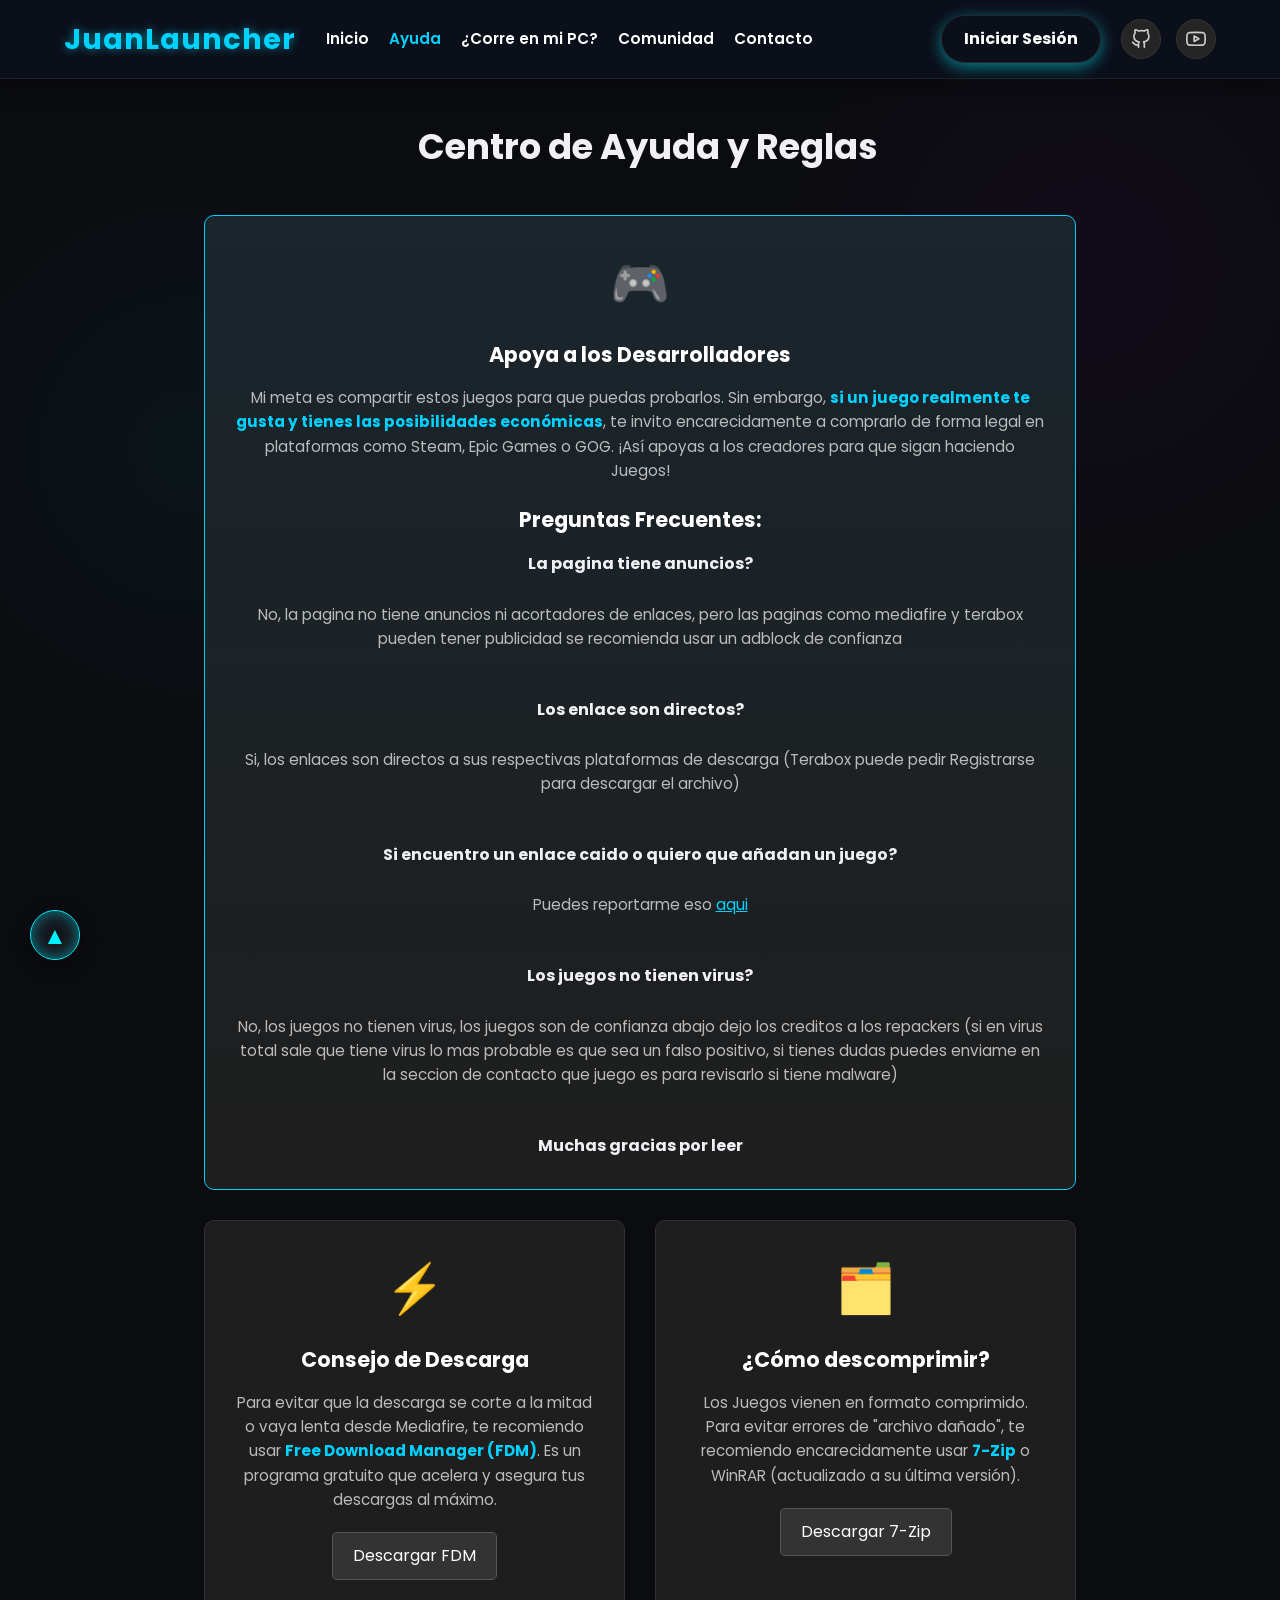
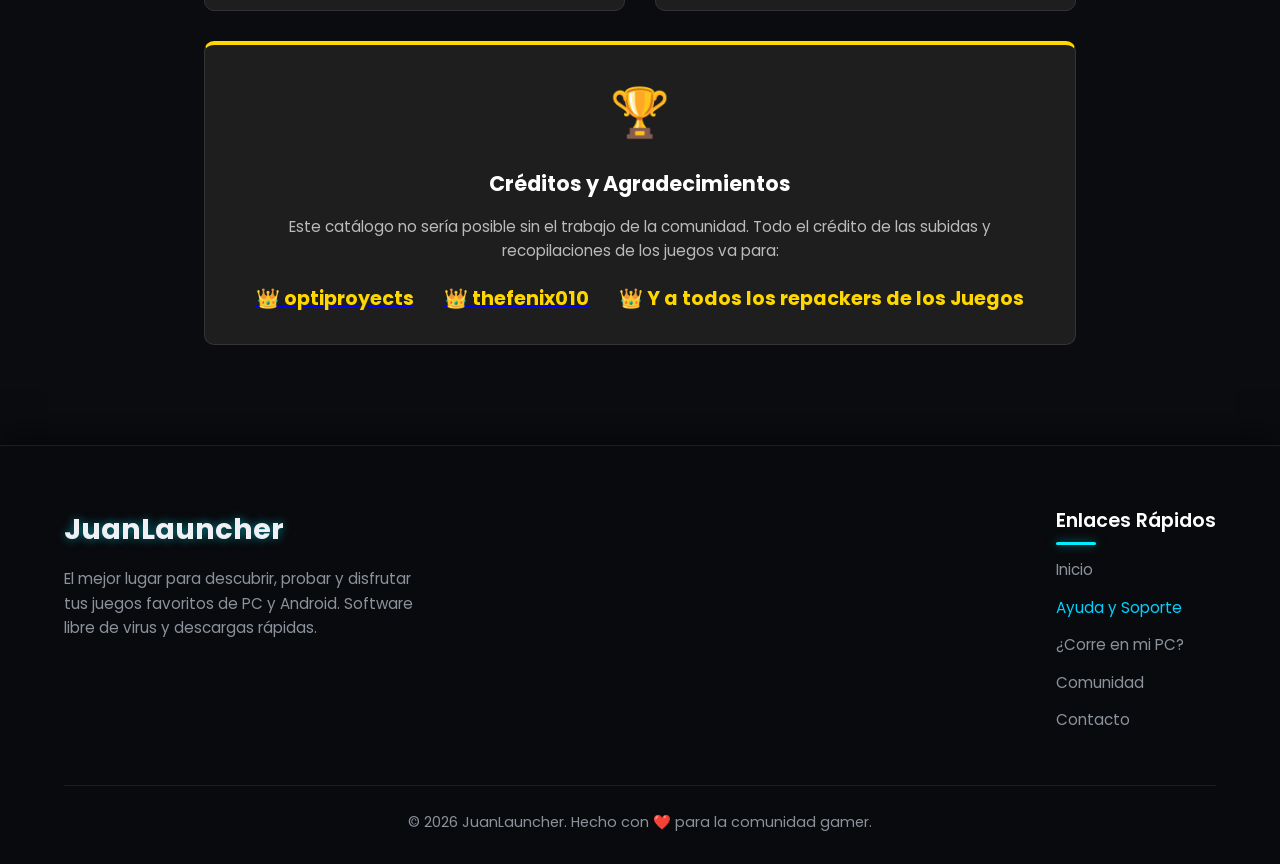
==== commit 959f044d: "RETRO UPDATE (BETA)" ====
--- a/ayuda.html
+++ b/ayuda.html
@@ -8,6 +8,17 @@
     <link rel="stylesheet" href="style.css?v=4">
     <link rel="shortcut icon" href="img/juanlauncher/logo-favicon.png" type="image/x-icon">
     <link href="https://fonts.googleapis.com/css2?family=Poppins:wght@300;400;600&display=swap" rel="stylesheet">
+    <style>
+        /* 1. Quitamos el comportamiento de "Fijo / Sticky" solo en esta página */
+        header {
+            position: relative !important;
+        }
+
+        /* 2. Le damos nivel "Dios" al Lightbox para que NADA lo pueda tapar */
+        .lightbox {
+            z-index: 99999 !important; 
+        }
+    </style>
 </head>
 
 <body>
--- a/style.css
+++ b/style.css
@@ -2549,7 +2549,7 @@
 }
 
 main {
-    margin-top: 300px; /* 👈 ajusta según altura real de tu header */
+    margin-top: 150px; /* 👈 ajusta según altura real de tu header */
 }
 
 .header-hidden {
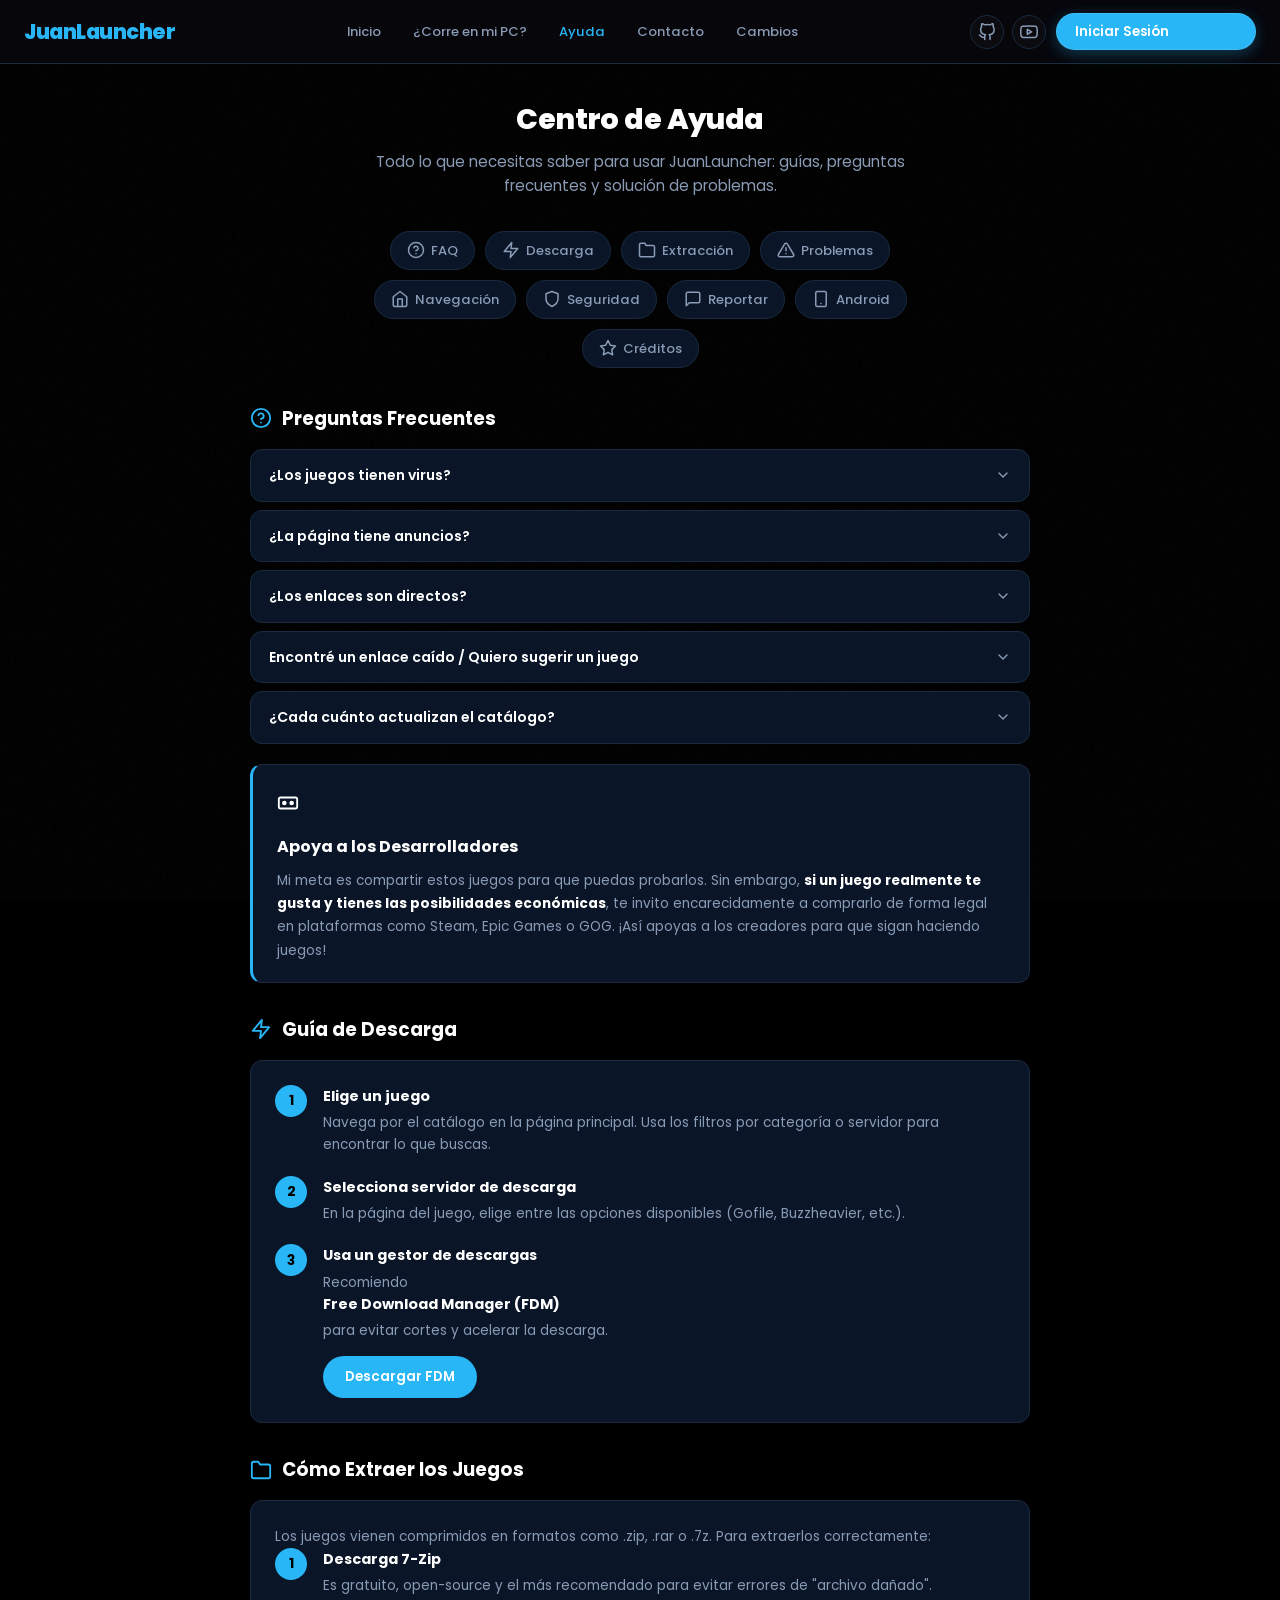
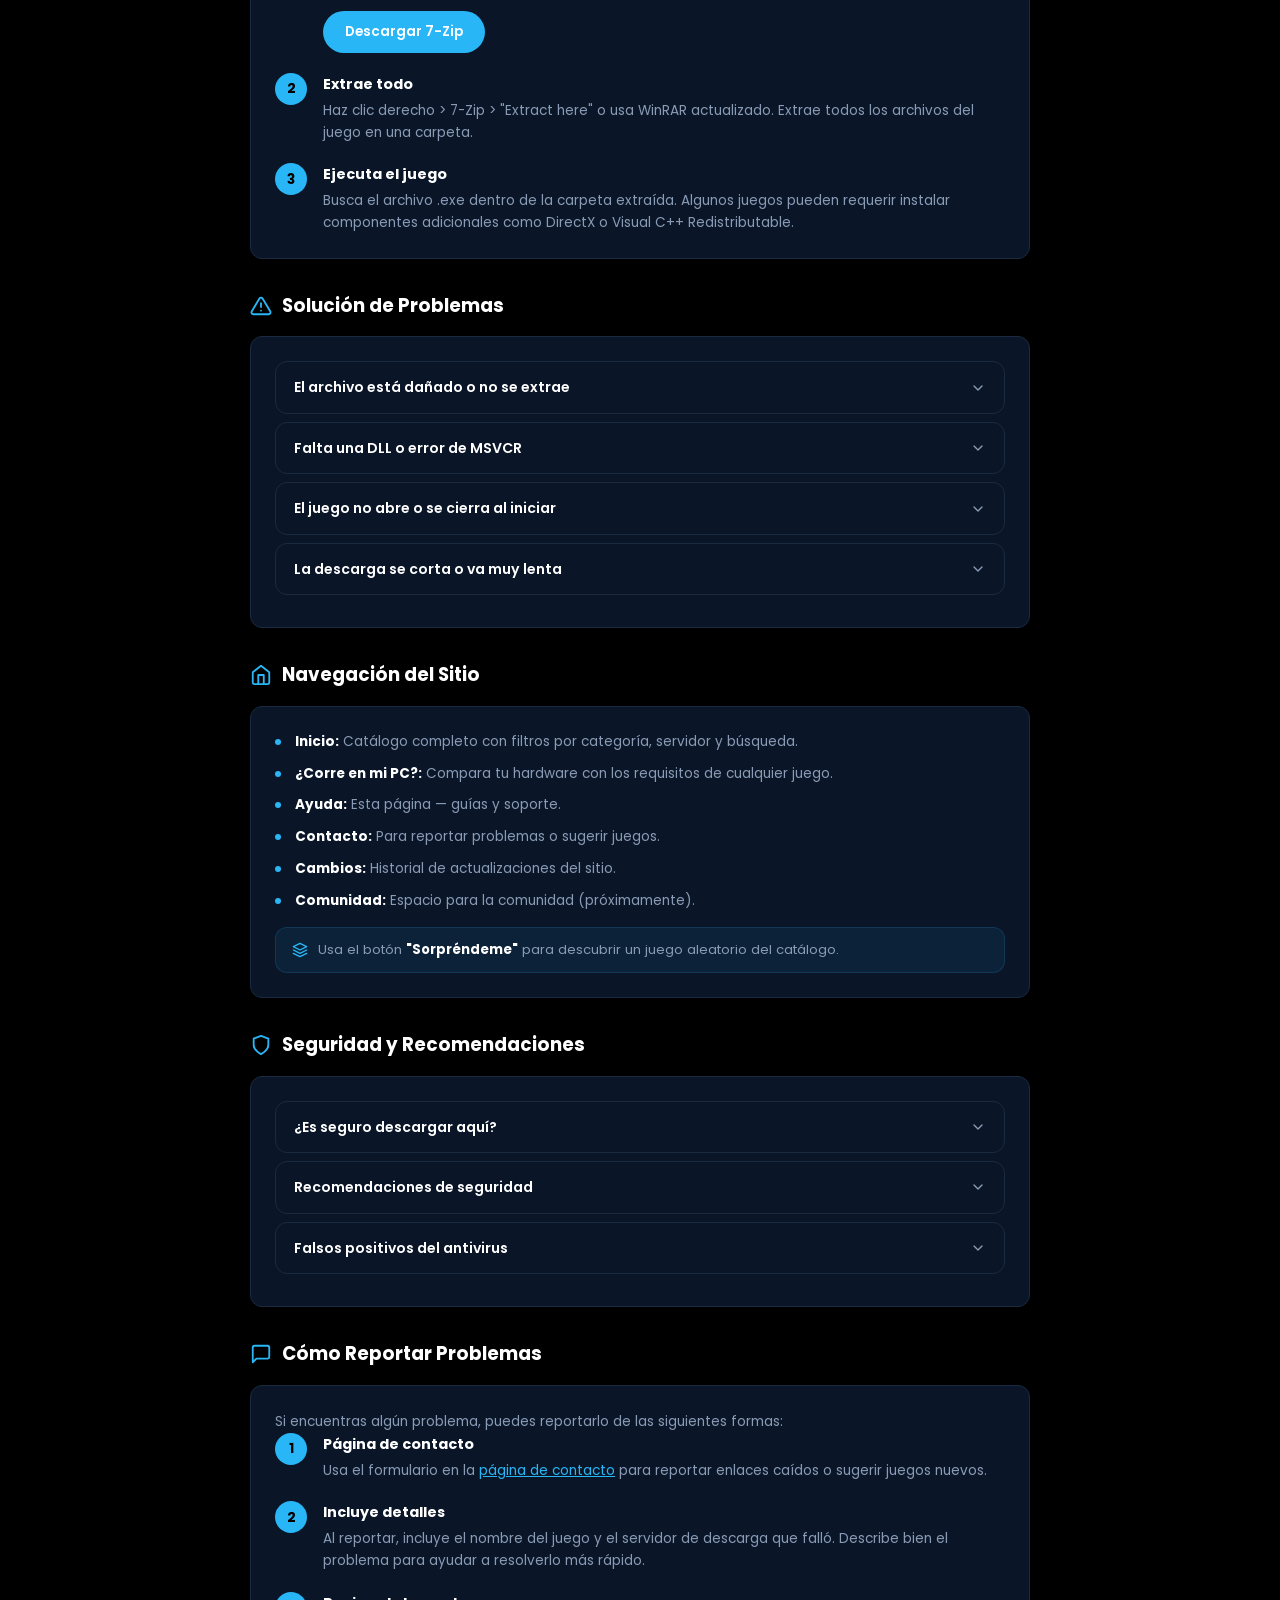
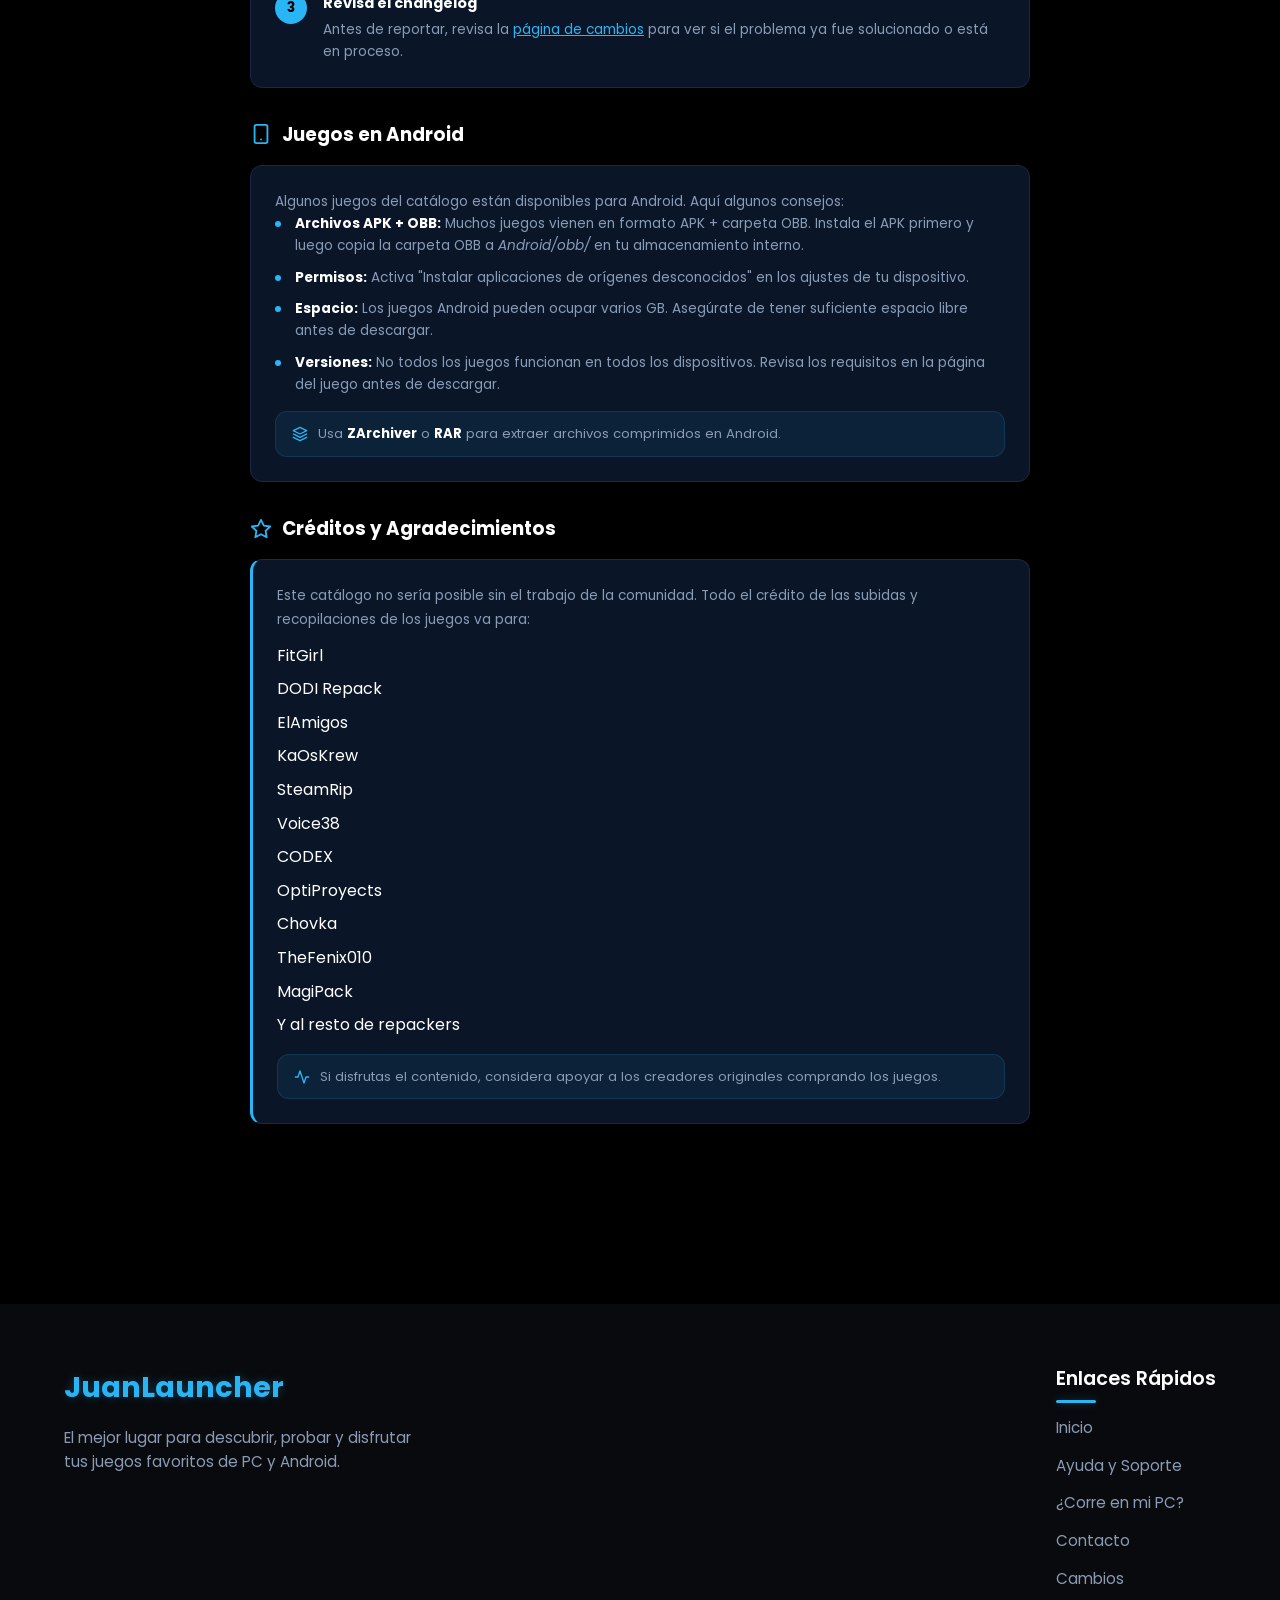
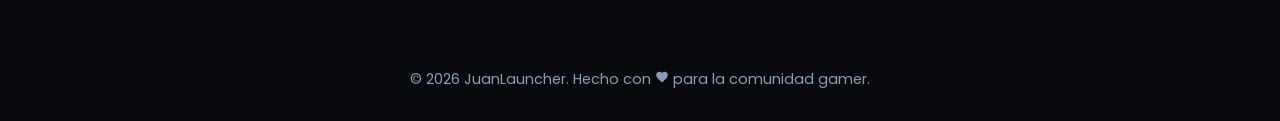
==== commit 1f20e937: "se cambio toda la interfaz se mejoro index.html ayuda.html el changelog ha sido terminado se añadier" ====
--- a/ayuda.html
+++ b/ayuda.html
@@ -1,171 +1,441 @@
-<!DOCTYPE html>
-<html lang="es">
-
-<head>
-    <meta charset="UTF-8">
-    <meta name="viewport" content="width=device-width, initial-scale=1.0">
-    <title>JuanLauncher - Ayuda y Consejos</title>
-    <link rel="stylesheet" href="style.css?v=4">
-    <link rel="shortcut icon" href="img/juanlauncher/logo-favicon.png" type="image/x-icon">
-    <link href="https://fonts.googleapis.com/css2?family=Poppins:wght@300;400;600&display=swap" rel="stylesheet">
-    <style>
-        /* 1. Quitamos el comportamiento de "Fijo / Sticky" solo en esta página */
-        header {
-            position: relative !important;
-        }
-
-        /* 2. Le damos nivel "Dios" al Lightbox para que NADA lo pueda tapar */
-        .lightbox {
-            z-index: 99999 !important; 
-        }
-    </style>
-</head>
-
-<body>
-
-    <header>
-        <div class="social-links">
-            <a href="https://github.com/juancho033/juanlauncher" target="_blank" class="social-btn github-btn" title="Mi GitHub">
-                <svg viewBox="0 0 24 24" width="20" height="20" stroke="currentColor" stroke-width="2" fill="none" stroke-linecap="round" stroke-linejoin="round">
-                    <path d="M9 19c-5 1.5-5-2.5-7-3m14 6v-3.87a3.37 3.37 0 0 0-.94-2.61c3.14-.35 6.44-1.54 6.44-7A5.44 5.44 0 0 0 20 4.77 5.07 5.07 0 0 0 19.91 1S18.73.65 16 2.48a13.38 13.38 0 0 0-7 0C6.27.65 5.09 1 5.09 1A5.07 5.07 0 0 0 5 4.77a5.44 5.44 0 0 0-1.5 3.78c0 5.42 3.3 6.61 6.44 7A3.37 3.37 0 0 0 9 18.13V22"></path>
-                </svg>
-            </a>
-            <a href="https://www.youtube.com/@JUANCHODEV22" target="_blank" class="social-btn youtube-btn" title="Mi YouTube">
-                <svg viewBox="0 0 24 24" width="20" height="20" stroke="currentColor" stroke-width="2" fill="none" stroke-linecap="round" stroke-linejoin="round">
-                    <path d="M22.54 6.42a2.78 2.78 0 0 0-1.94-2C18.88 4 12 4 12 4s-6.88 0-8.6.46a2.78 2.78 0 0 0-1.94 2A29 29 0 0 0 1 11.75a29 29 0 0 0 .46 5.33A2.78 2.78 0 0 0 3.4 19c1.72.46 8.6.46 8.6.46s6.88 0 8.6-.46a2.78 2.78 0 0 0 1.94-2 29 29 0 0 0 .46-5.25 29 29 0 0 0-.46-5.33z"></path>
-                    <polygon points="9.75 15.02 15.5 11.75 9.75 8.48 9.75 15.02"></polygon>
-                </svg>
-            </a>
-        </div>
-
-        <div class="nav-container">
-            <div class="logo"><a href="index.html" style="text-decoration:none; color:#00d2ff;">JuanLauncher</a></div>
-            <nav>
-                <a href="index.html" class="nav-link">Inicio</a>
-                <a href="ayuda.html" class="nav-link" style="color: #00d2ff;">Ayuda</a>
-                <a href="compatibilidad.html" class="nav-link">¿Corre en mi PC?</a>
-                <a href="comunidad.html" class="nav-link">Comunidad</a>
-                <a href="contacto.html" class="nav-link">Contacto</a>
-            </nav>
-            <div class="auth-buttons">
-                <a href="login.html" class="login-btn">Iniciar Sesión</a>
-            </div>
-        </div>
-    </header>
-
-    <main class="help-container">
-        <h1 style="text-align: center; margin-bottom: 40px; border-left: none;">Centro de Ayuda y Reglas</h1>
-
-        <div class="help-grid">
-            <!-- Preguntas Frecuentes -->
-            <div class="help-card highlight-card">
-                <div class="help-icon">🎮</div>
-                <h3>Apoya a los Desarrolladores</h3>
-                <p>Mi meta es compartir estos juegos para que puedas probarlos. Sin embargo, <strong>si un juego
-                        realmente te gusta y tienes las posibilidades económicas</strong>, te invito encarecidamente
-                    a comprarlo de forma legal en plataformas como Steam, Epic Games o GOG. ¡Así apoyas a los creadores
-                    para que sigan haciendo Juegos!</p>
-
-                    <h3>Preguntas Frecuentes:</h3>
-
-                    <h4>La pagina tiene anuncios?</h4>
-                    <br>
-                    <p>No, la pagina no tiene anuncios ni acortadores de enlaces, pero las paginas como mediafire y terabox pueden tener publicidad se recomienda usar un adblock de confianza</p>
-                    <br>
-            
-                    <h4>Los enlace son directos?</h4>
-                    <br>
-                    <p>Si, los enlaces son directos a sus respectivas plataformas de descarga (Terabox puede pedir Registrarse para descargar el archivo)</p>
-                    <br>
-
-                    <h4>Si encuentro un enlace caido o quiero que añadan un juego?</h4>
-                    <br>
-                    <p>Puedes reportarme eso <a href="contacto.html" style="color: #00d2ff; text-decoration: underline;">aqui</a></p>
-                    <br>
-
-                    <h4>Los juegos no tienen virus?</h4>
-                    <br>
-                    <p>No, los juegos no tienen virus, los juegos son de confianza abajo dejo los creditos a los repackers (si en virus total sale que tiene virus lo mas probable es que sea un falso positivo, si tienes dudas puedes enviame en la seccion de contacto que juego es para revisarlo si tiene malware)</p>
-                    <br>
-
-                   <h4>Muchas gracias por leer</h4>
-            
-            
-            </div>
-
-            <!--Descargas -->
-            <div class="help-card">
-                <div class="help-icon">⚡</div>
-                <h3>Consejo de Descarga</h3>
-                <p>Para evitar que la descarga se corte a la mitad o vaya lenta desde Mediafire, te recomiendo usar
-                    <strong>Free Download Manager (FDM)</strong>. Es un programa gratuito que acelera y asegura tus
-                    descargas al máximo.</p>
-                <a href="https://www.freedownloadmanager.org/es/" target="_blank" class="help-btn">Descargar FDM</a>
-            </div>
-
-            <!--Descomprimir -->
-            <div class="help-card">
-                <div class="help-icon">🗂️</div>
-                <h3>¿Cómo descomprimir?</h3>
-                <p>Los Juegos vienen en formato comprimido. Para evitar errores de "archivo dañado", te
-                    recomiendo encarecidamente usar <strong>7-Zip</strong> o WinRAR (actualizado a su última versión).
-                </p>
-                <a href="https://www.7-zip.org/" target="_blank" class="help-btn">Descargar 7-Zip</a>
-            </div>
-
-            <!--Créditos -->
-            <div class="help-card credits-card">
-                <div class="help-icon">🏆</div>
-                <h3>Créditos y Agradecimientos</h3>
-                <p>Este catálogo no sería posible sin el trabajo de la comunidad. Todo el crédito de las
-                    subidas y recopilaciones de los juegos va para:</p>
-                <div class="credits-names">
-                    <a href="https://www.youtube.com/@OptiProjects" target="_blank"><span style="color : #ffd700; text-decoration: none;">👑 optiproyects</span></a>
-                    <a href="https://www.youtube.com/@thefenix010" target="_blank"><span style="color: #ffd700; text-decoration: none;">👑 thefenix010</span></a>
-                    <span>👑 Y a todos los repackers de los Juegos</span>
-
-                </div>
-            </div>
-        </div>
-    </main>
-
-    <footer class="site-footer">
-        <div class="footer-content">
-            <div class="footer-logo">
-                <h3>JuanLauncher</h3>
-                <p>El mejor lugar para descubrir, probar y disfrutar tus juegos favoritos de PC y Android. Software libre de virus y descargas rápidas.</p>
-            </div>
-            <div class="footer-links">
-                <h4>Enlaces Rápidos</h4>
-                <ul>
-                    <li><a href="index.html">Inicio</a></li>
-                    <li><a href="ayuda.html" style="color:#00d2ff">Ayuda y Soporte</a></li>
-                    <li><a href="compatibilidad.html">¿Corre en mi PC?</a></li>
-                    <li><a href="comunidad.html">Comunidad</a></li>
-                    <li><a href="contacto.html">Contacto</a></li>
-                </ul>
-            </div>
-        </div>
-        <div class="footer-bottom">
-            <p>&copy; 2026 JuanLauncher. Hecho con ❤️ para la comunidad gamer.</p>
-        </div>
-    </footer>
-
-    <!-- Botón Subir Arriba -->
-    <button id="scrollTopBtn" class="scroll-top-btn" title="Ir arriba">▲</button>
-    <script>
-        const scrollBtn = document.getElementById("scrollTopBtn");
-        window.addEventListener("scroll", () => {
-            if (document.body.scrollTop > 300 || document.documentElement.scrollTop > 300) {
-                scrollBtn.classList.add("visible");
-            } else {
-                scrollBtn.classList.remove("visible");
-            }
-        });
-        scrollBtn.addEventListener("click", () => {
-            window.scrollTo({ top: 0, behavior: 'smooth' });
-        });
-    </script>
-</body>
-
+<!DOCTYPE html>
+<html lang="es">
+<head>
+    <meta charset="UTF-8">
+    <meta name="viewport" content="width=device-width, initial-scale=1.0">
+    <title>JuanLauncher - Ayuda y Consejos</title>
+    <link rel="stylesheet" href="style.css?v=8">
+    <link rel="shortcut icon" href="img/juanlauncher/logo-favicon.png" type="image/x-icon">
+    <link href="https://fonts.googleapis.com/css2?family=Poppins:wght@300;400;600;700;800&display=swap" rel="stylesheet">
+</head>
+<body class="launcher">
+
+    <header>
+        <div class="logo"><a href="index.html">JuanLauncher</a></div>
+        <nav>
+            <a href="index.html" class="nav-link">Inicio</a>
+            <a href="compatibilidad.html" class="nav-link">¿Corre en mi PC?</a>
+            <a href="ayuda.html" class="nav-link" style="color: var(--accent);">Ayuda</a>
+            <a href="contacto.html" class="nav-link">Contacto</a>
+            <a href="changelog.html" class="nav-link">Cambios</a>
+        </nav>
+        <div class="header-actions">
+            <div class="social-links">
+                <a href="https://github.com/juancho033/juanlauncher" target="_blank" class="social-btn github-btn" title="Mi GitHub">
+                    <svg viewBox="0 0 24 24" width="18" height="18" stroke="currentColor" stroke-width="2" fill="none" stroke-linecap="round" stroke-linejoin="round"><path d="M9 19c-5 1.5-5-2.5-7-3m14 6v-3.87a3.37 3.37 0 0 0-.94-2.61c3.14-.35 6.44-1.54 6.44-7A5.44 5.44 0 0 0 20 4.77 5.07 5.07 0 0 0 19.91 1S18.73.65 16 2.48a13.38 13.38 0 0 0-7 0C6.27.65 5.09 1 5.09 1A5.07 5.07 0 0 0 5 4.77a5.44 5.44 0 0 0-1.5 3.78c0 5.42 3.3 6.61 6.44 7A3.37 3.37 0 0 0 9 18.13V22"></path></svg>
+                </a>
+                <a href="https://www.youtube.com/@JUANCHODEV22" target="_blank" class="social-btn youtube-btn" title="Mi YouTube">
+                    <svg viewBox="0 0 24 24" width="18" height="18" stroke="currentColor" stroke-width="2" fill="none" stroke-linecap="round" stroke-linejoin="round"><path d="M22.54 6.42a2.78 2.78 0 0 0-1.94-2C18.88 4 12 4 12 4s-6.88 0-8.6.46a2.78 2.78 0 0 0-1.94 2A29 29 0 0 0 1 11.75a29 29 0 0 0 .46 5.33A2.78 2.78 0 0 0 3.4 19c1.72.46 8.6.46 8.6.46s6.88 0 8.6-.46a2.78 2.78 0 0 0 1.94-2 29 29 0 0 0 .46-5.25 29 29 0 0 0-.46-5.33z"></path><polygon points="9.75 15.02 15.5 11.75 9.75 8.48 9.75 15.02"></polygon></svg>
+                </a>
+            </div>
+            <div class="auth-buttons">
+                <a href="login.html" class="login-btn">Iniciar Sesión</a>
+            </div>
+        </div>
+        <button class="hamburger" id="hamburger" aria-label="Menú">
+            <span></span><span></span><span></span>
+        </button>
+    </header>
+
+    <div class="menu-overlay" id="menuOverlay"></div>
+
+    <nav class="mobile-menu" id="mobileMenu">
+        <a href="index.html">
+            <svg viewBox="0 0 24 24" fill="none" stroke="currentColor" stroke-width="2" stroke-linecap="round" stroke-linejoin="round"><path d="M3 9l9-7 9 7v11a2 2 0 01-2 2H5a2 2 0 01-2-2z"/><polyline points="9 22 9 12 15 12 15 22"/></svg>
+            Inicio
+        </a>
+        <a href="compatibilidad.html">
+            <svg viewBox="0 0 24 24" fill="none" stroke="currentColor" stroke-width="2" stroke-linecap="round" stroke-linejoin="round"><rect x="2" y="3" width="20" height="14" rx="2"/><line x1="8" y1="21" x2="16" y2="21"/><line x1="12" y1="17" x2="12" y2="21"/></svg>
+            ¿Corre en mi PC?
+        </a>
+        <a href="ayuda.html" class="active">
+            <svg viewBox="0 0 24 24" fill="none" stroke="currentColor" stroke-width="2" stroke-linecap="round" stroke-linejoin="round"><circle cx="12" cy="12" r="10"/><path d="M9.09 9a3 3 0 015.83 1c0 2-3 3-3 3"/><line x1="12" y1="17" x2="12.01" y2="17"/></svg>
+            Ayuda
+        </a>
+        <a href="comunidad.html">
+            <svg viewBox="0 0 24 24" fill="none" stroke="currentColor" stroke-width="2" stroke-linecap="round" stroke-linejoin="round"><path d="M17 21v-2a4 4 0 00-4-4H5a4 4 0 00-4 4v2"/><circle cx="9" cy="7" r="4"/><path d="M23 21v-2a4 4 0 00-3-3.87"/><path d="M16 3.13a4 4 0 010 7.75"/></svg>
+            Comunidad
+        </a>
+        <a href="changelog.html">
+            <svg viewBox="0 0 24 24" fill="none" stroke="currentColor" stroke-width="2" stroke-linecap="round" stroke-linejoin="round"><polyline points="22 12 18 12 15 21 9 3 6 12 2 12"/></svg>
+            Actualizaciones
+        </a>
+        <a href="contacto.html">
+            <svg viewBox="0 0 24 24" fill="none" stroke="currentColor" stroke-width="2" stroke-linecap="round" stroke-linejoin="round"><path d="M4 4h16c1.1 0 2 .9 2 2v12c0 1.1-.9 2-2 2H4c-1.1 0-2-.9-2-2V6c0-1.1.9-2 2-2z"/><polyline points="22,6 12,13 2,6"/></svg>
+            Contacto
+        </a>
+        <div class="menu-divider"></div>
+        <a href="login.html" class="menu-login">
+            <svg viewBox="0 0 24 24" fill="none" stroke="currentColor" stroke-width="2" stroke-linecap="round" stroke-linejoin="round"><path d="M15 3h4a2 2 0 012 2v14a2 2 0 01-2 2h-4"/><polyline points="10 17 15 12 10 7"/><line x1="15" y1="12" x2="3" y2="12"/></svg>
+            Iniciar Sesión
+        </a>
+    </nav>
+
+    <main style="padding-bottom: calc(var(--bottom-nav-height) + 24px);">
+
+        <div class="help-hero">
+            <h1>Centro de Ayuda</h1>
+            <p>Todo lo que necesitas saber para usar JuanLauncher: guías, preguntas frecuentes y solución de problemas.</p>
+        </div>
+
+        <div class="help-index">
+            <a href="#faq" class="help-index-item">
+                <svg viewBox="0 0 24 24" width="18" height="18" fill="none" stroke="currentColor" stroke-width="2" stroke-linecap="round" stroke-linejoin="round"><circle cx="12" cy="12" r="10"/><path d="M9.09 9a3 3 0 015.83 1c0 2-3 3-3 3"/><line x1="12" y1="17" x2="12.01" y2="17"/></svg>
+                FAQ
+            </a>
+            <a href="#descarga" class="help-index-item">
+                <svg viewBox="0 0 24 24" width="18" height="18" fill="none" stroke="currentColor" stroke-width="2" stroke-linecap="round" stroke-linejoin="round"><polygon points="13 2 3 14 12 14 11 22 21 10 12 10 13 2"/></svg>
+                Descarga
+            </a>
+            <a href="#extraccion" class="help-index-item">
+                <svg viewBox="0 0 24 24" width="18" height="18" fill="none" stroke="currentColor" stroke-width="2" stroke-linecap="round" stroke-linejoin="round"><path d="M22 19a2 2 0 01-2 2H4a2 2 0 01-2-2V5a2 2 0 012-2h5l2 3h9a2 2 0 012 2z"/></svg>
+                Extracción
+            </a>
+            <a href="#problemas" class="help-index-item">
+                <svg viewBox="0 0 24 24" width="18" height="18" fill="none" stroke="currentColor" stroke-width="2" stroke-linecap="round" stroke-linejoin="round"><path d="M10.29 3.86L1.82 18a2 2 0 001.71 3h16.94a2 2 0 001.71-3L13.71 3.86a2 2 0 00-3.42 0z"/><line x1="12" y1="9" x2="12" y2="13"/><line x1="12" y1="17" x2="12.01" y2="17"/></svg>
+                Problemas
+            </a>
+            <a href="#navegacion" class="help-index-item">
+                <svg viewBox="0 0 24 24" width="18" height="18" fill="none" stroke="currentColor" stroke-width="2" stroke-linecap="round" stroke-linejoin="round"><path d="M3 9l9-7 9 7v11a2 2 0 01-2 2H5a2 2 0 01-2-2z"/><polyline points="9 22 9 12 15 12 15 22"/></svg>
+                Navegación
+            </a>
+            <a href="#seguridad" class="help-index-item">
+                <svg viewBox="0 0 24 24" width="18" height="18" fill="none" stroke="currentColor" stroke-width="2" stroke-linecap="round" stroke-linejoin="round"><path d="M12 22s8-4 8-10V5l-8-3-8 3v7c0 6 8 10 8 10z"/></svg>
+                Seguridad
+            </a>
+            <a href="#reportar" class="help-index-item">
+                <svg viewBox="0 0 24 24" width="18" height="18" fill="none" stroke="currentColor" stroke-width="2" stroke-linecap="round" stroke-linejoin="round"><path d="M21 15a2 2 0 01-2 2H7l-4 4V5a2 2 0 012-2h14a2 2 0 012 2z"/></svg>
+                Reportar
+            </a>
+            <a href="#android" class="help-index-item">
+                <svg viewBox="0 0 24 24" width="18" height="18" fill="none" stroke="currentColor" stroke-width="2" stroke-linecap="round" stroke-linejoin="round"><rect x="5" y="2" width="14" height="20" rx="2" ry="2"/><line x1="12" y1="18" x2="12.01" y2="18"/></svg>
+                Android
+            </a>
+            <a href="#creditos" class="help-index-item">
+                <svg viewBox="0 0 24 24" width="18" height="18" fill="none" stroke="currentColor" stroke-width="2" stroke-linecap="round" stroke-linejoin="round"><polygon points="12 2 15.09 8.26 22 9.27 17 14.14 18.18 21.02 12 17.77 5.82 21.02 7 14.14 2 9.27 8.91 8.26 12 2"/></svg>
+                Créditos
+            </a>
+        </div>
+
+        <div class="help-section" id="faq">
+            <h2 class="help-section-title">
+                <svg viewBox="0 0 24 24" width="22" height="22" fill="none" stroke="currentColor" stroke-width="2" stroke-linecap="round" stroke-linejoin="round"><circle cx="12" cy="12" r="10"/><path d="M9.09 9a3 3 0 015.83 1c0 2-3 3-3 3"/><line x1="12" y1="17" x2="12.01" y2="17"/></svg>
+                Preguntas Frecuentes
+            </h2>
+
+            <div class="faq-item">
+                <div class="faq-question">¿Los juegos tienen virus? <svg viewBox="0 0 24 24" width="16" height="16" fill="none" stroke="currentColor" stroke-width="2" stroke-linecap="round" stroke-linejoin="round"><polyline points="6 9 12 15 18 9"/></svg></div>
+                <div class="faq-answer"><p>No, los juegos no tienen virus, son de confianza. Los créditos de los repackers están abajo. Si en VirusTotal aparece algo, lo más probable es que sea un falso positivo. Si tienes dudas, puedes <a href="contacto.html">contactarme</a> para revisarlo.</p></div>
+            </div>
+
+            <div class="faq-item">
+                <div class="faq-question">¿La página tiene anuncios? <svg viewBox="0 0 24 24" width="16" height="16" fill="none" stroke="currentColor" stroke-width="2" stroke-linecap="round" stroke-linejoin="round"><polyline points="6 9 12 15 18 9"/></svg></div>
+                <div class="faq-answer"><p>No, la página no tiene anuncios ni acortadores de enlaces. Sin embargo, las plataformas de descarga como Mediafire y Terabox pueden tener su propia publicidad. Se recomienda usar un adblock de confianza.</p></div>
+            </div>
+
+            <div class="faq-item">
+                <div class="faq-question">¿Los enlaces son directos? <svg viewBox="0 0 24 24" width="16" height="16" fill="none" stroke="currentColor" stroke-width="2" stroke-linecap="round" stroke-linejoin="round"><polyline points="6 9 12 15 18 9"/></svg></div>
+                <div class="faq-answer"><p>Sí, los enlaces son directos a sus respectivas plataformas de descarga. Algunos servicios como Terabox pueden pedir registrarse para descargar el archivo.</p></div>
+            </div>
+
+            <div class="faq-item">
+                <div class="faq-question">Encontré un enlace caído / Quiero sugerir un juego <svg viewBox="0 0 24 24" width="16" height="16" fill="none" stroke="currentColor" stroke-width="2" stroke-linecap="round" stroke-linejoin="round"><polyline points="6 9 12 15 18 9"/></svg></div>
+                <div class="faq-answer"><p>Puedes reportar enlaces caídos o sugerir juegos nuevos a través de la <a href="contacto.html">página de contacto</a>.</p></div>
+            </div>
+
+            <div class="faq-item">
+                <div class="faq-question">¿Cada cuánto actualizan el catálogo? <svg viewBox="0 0 24 24" width="16" height="16" fill="none" stroke="currentColor" stroke-width="2" stroke-linecap="round" stroke-linejoin="round"><polyline points="6 9 12 15 18 9"/></svg></div>
+                <div class="faq-answer"><p>El catálogo se actualiza constantemente. Puedes revisar los cambios recientes en la <a href="changelog.html">página de cambios</a>.</p></div>
+            </div>
+
+            <div class="help-card highlight-card" style="margin-top: 20px;">
+                <div class="help-icon" style="margin-bottom: 8px;"><svg viewBox="0 0 24 24" width="22" height="22" fill="none" stroke="currentColor" stroke-width="2" stroke-linecap="round" stroke-linejoin="round"><rect x="2" y="6" width="20" height="12" rx="2"/><circle cx="8" cy="12" r="1.5" fill="currentColor"/><circle cx="16" cy="12" r="1.5" fill="currentColor"/></svg></div>
+                <h3>Apoya a los Desarrolladores</h3>
+                <p>Mi meta es compartir estos juegos para que puedas probarlos. Sin embargo, <strong>si un juego realmente te gusta y tienes las posibilidades económicas</strong>, te invito encarecidamente a comprarlo de forma legal en plataformas como Steam, Epic Games o GOG. ¡Así apoyas a los creadores para que sigan haciendo juegos!</p>
+            </div>
+        </div>
+
+        <div class="help-section" id="descarga">
+            <h2 class="help-section-title">
+                <svg viewBox="0 0 24 24" width="22" height="22" fill="none" stroke="currentColor" stroke-width="2" stroke-linecap="round" stroke-linejoin="round"><polygon points="13 2 3 14 12 14 11 22 21 10 12 10 13 2"/></svg>
+                Guía de Descarga
+            </h2>
+
+            <div class="help-card">
+                <div class="help-steps">
+                    <div class="help-step">
+                        <span class="help-step-num">1</span>
+                        <div>
+                            <strong>Elige un juego</strong>
+                            <p>Navega por el catálogo en la página principal. Usa los filtros por categoría o servidor para encontrar lo que buscas.</p>
+                        </div>
+                    </div>
+                    <div class="help-step">
+                        <span class="help-step-num">2</span>
+                        <div>
+                            <strong>Selecciona servidor de descarga</strong>
+                            <p>En la página del juego, elige entre las opciones disponibles (Gofile, Buzzheavier, etc.).</p>
+                        </div>
+                    </div>
+                    <div class="help-step">
+                        <span class="help-step-num">3</span>
+                        <div>
+                            <strong>Usa un gestor de descargas</strong>
+                            <p>Recomiendo <strong>Free Download Manager (FDM)</strong> para evitar cortes y acelerar la descarga.</p>
+                            <a href="https://www.freedownloadmanager.org/es/" target="_blank" class="help-btn" style="color: white; text-decoration: none;">Descargar FDM</a>
+                        </div>
+                    </div>
+                </div>
+            </div>
+        </div>
+
+        <div class="help-section" id="extraccion">
+            <h2 class="help-section-title">
+                <svg viewBox="0 0 24 24" width="22" height="22" fill="none" stroke="currentColor" stroke-width="2" stroke-linecap="round" stroke-linejoin="round"><path d="M22 19a2 2 0 01-2 2H4a2 2 0 01-2-2V5a2 2 0 012-2h5l2 3h9a2 2 0 012 2z"/></svg>
+                Cómo Extraer los Juegos
+            </h2>
+
+            <div class="help-card">
+                <p>Los juegos vienen comprimidos en formatos como .zip, .rar o .7z. Para extraerlos correctamente:</p>
+                <div class="help-steps">
+                    <div class="help-step">
+                        <span class="help-step-num">1</span>
+                        <div>
+                            <strong>Descarga 7-Zip</strong>
+                            <p>Es gratuito, open-source y el más recomendado para evitar errores de "archivo dañado".</p>
+                            <a href="https://www.7-zip.org/" target="_blank" class="help-btn" style="color: white; text-decoration: none;">Descargar 7-Zip</a>
+                        </div>
+                    </div>
+                    <div class="help-step">
+                        <span class="help-step-num">2</span>
+                        <div>
+                            <strong>Extrae todo</strong>
+                            <p>Haz clic derecho > 7-Zip > "Extract here" o usa WinRAR actualizado. Extrae todos los archivos del juego en una carpeta.</p>
+                        </div>
+                    </div>
+                    <div class="help-step">
+                        <span class="help-step-num">3</span>
+                        <div>
+                            <strong>Ejecuta el juego</strong>
+                            <p>Busca el archivo .exe dentro de la carpeta extraída. Algunos juegos pueden requerir instalar componentes adicionales como DirectX o Visual C++ Redistributable.</p>
+                        </div>
+                    </div>
+                </div>
+            </div>
+        </div>
+
+        <div class="help-section" id="problemas">
+            <h2 class="help-section-title">
+                <svg viewBox="0 0 24 24" width="22" height="22" fill="none" stroke="currentColor" stroke-width="2" stroke-linecap="round" stroke-linejoin="round"><path d="M10.29 3.86L1.82 18a2 2 0 001.71 3h16.94a2 2 0 001.71-3L13.71 3.86a2 2 0 00-3.42 0z"/><line x1="12" y1="9" x2="12" y2="13"/><line x1="12" y1="17" x2="12.01" y2="17"/></svg>
+                Solución de Problemas
+            </h2>
+
+            <div class="help-card">
+                <div class="faq-item">
+                    <div class="faq-question">El archivo está dañado o no se extrae <svg viewBox="0 0 24 24" width="16" height="16" fill="none" stroke="currentColor" stroke-width="2" stroke-linecap="round" stroke-linejoin="round"><polyline points="6 9 12 15 18 9"/></svg></div>
+                    <div class="faq-answer"><p>Asegúrate de tener <strong>7-Zip</strong> o WinRAR en su última versión. A veces el antivirus puede bloquear la extracción — prueba desactivándolo temporalmente.</p></div>
+                </div>
+                <div class="faq-item">
+                    <div class="faq-question">Falta una DLL o error de MSVCR <svg viewBox="0 0 24 24" width="16" height="16" fill="none" stroke="currentColor" stroke-width="2" stroke-linecap="round" stroke-linejoin="round"><polyline points="6 9 12 15 18 9"/></svg></div>
+                    <div class="faq-answer"><p>Instala <strong>Visual C++ Redistributable</strong> y <strong>DirectX</strong> desde la página de Microsoft. También puedes usar la carpeta <em>_CommonRedist</em> que viene incluida en muchos juegos.</p></div>
+                </div>
+                <div class="faq-item">
+                    <div class="faq-question">El juego no abre o se cierra al iniciar <svg viewBox="0 0 24 24" width="16" height="16" fill="none" stroke="currentColor" stroke-width="2" stroke-linecap="round" stroke-linejoin="round"><polyline points="6 9 12 15 18 9"/></svg></div>
+                    <div class="faq-answer"><p>Verifica que tu PC cumple los requisitos mínimos. Actualiza tus drivers de gráficos. Ejecuta el juego como administrador. Si usas antivirus, añade una excepción a la carpeta del juego.</p></div>
+                </div>
+                <div class="faq-item">
+                    <div class="faq-question">La descarga se corta o va muy lenta <svg viewBox="0 0 24 24" width="16" height="16" fill="none" stroke="currentColor" stroke-width="2" stroke-linecap="round" stroke-linejoin="round"><polyline points="6 9 12 15 18 9"/></svg></div>
+                    <div class="faq-answer"><p>Usa <strong>Free Download Manager (FDM)</strong> para reanudar descargas cortadas y mejor velocidad. También prueba con otro navegador o desactiva temporalmente el antivirus.</p></div>
+                </div>
+            </div>
+        </div>
+
+        <div class="help-section" id="navegacion">
+            <h2 class="help-section-title">
+                <svg viewBox="0 0 24 24" width="22" height="22" fill="none" stroke="currentColor" stroke-width="2" stroke-linecap="round" stroke-linejoin="round"><path d="M3 9l9-7 9 7v11a2 2 0 01-2 2H5a2 2 0 01-2-2z"/><polyline points="9 22 9 12 15 12 15 22"/></svg>
+                Navegación del Sitio
+            </h2>
+
+            <div class="help-card">
+                <ul class="help-list">
+                    <li><strong>Inicio:</strong> Catálogo completo con filtros por categoría, servidor y búsqueda.</li>
+                    <li><strong>¿Corre en mi PC?:</strong> Compara tu hardware con los requisitos de cualquier juego.</li>
+                    <li><strong>Ayuda:</strong> Esta página — guías y soporte.</li>
+                    <li><strong>Contacto:</strong> Para reportar problemas o sugerir juegos.</li>
+                    <li><strong>Cambios:</strong> Historial de actualizaciones del sitio.</li>
+                    <li><strong>Comunidad:</strong> Espacio para la comunidad (próximamente).</li>
+                </ul>
+                <div class="help-tip">
+                    <svg viewBox="0 0 24 24" width="16" height="16" fill="none" stroke="currentColor" stroke-width="2" stroke-linecap="round" stroke-linejoin="round"><path d="M12 2L2 7l10 5 10-5-10-5zM2 17l10 5 10-5M2 12l10 5 10-5"/></svg>
+                    <span>Usa el botón <strong>"Sorpréndeme"</strong> para descubrir un juego aleatorio del catálogo.</span>
+                </div>
+            </div>
+        </div>
+
+        <div class="help-section" id="seguridad">
+            <h2 class="help-section-title">
+                <svg viewBox="0 0 24 24" width="22" height="22" fill="none" stroke="currentColor" stroke-width="2" stroke-linecap="round" stroke-linejoin="round"><path d="M12 22s8-4 8-10V5l-8-3-8 3v7c0 6 8 10 8 10z"/></svg>
+                Seguridad y Recomendaciones
+            </h2>
+
+            <div class="help-card">
+                <div class="faq-item">
+                    <div class="faq-question">¿Es seguro descargar aquí? <svg viewBox="0 0 24 24" width="16" height="16" fill="none" stroke="currentColor" stroke-width="2" stroke-linecap="round" stroke-linejoin="round"><polyline points="6 9 12 15 18 9"/></svg></div>
+                    <div class="faq-answer"><p>Sí, todos los juegos pasan por revisión. Los repackers listados en créditos son de confianza en la comunidad. Como buena práctica, escanea los archivos con Windows Defender o Malwarebytes después de descargar.</p></div>
+                </div>
+                <div class="faq-item">
+                    <div class="faq-question">Recomendaciones de seguridad <svg viewBox="0 0 24 24" width="16" height="16" fill="none" stroke="currentColor" stroke-width="2" stroke-linecap="round" stroke-linejoin="round"><polyline points="6 9 12 15 18 9"/></svg></div>
+                    <div class="faq-answer"><p>Usa un adblock (uBlock Origin recomendado). No descargues de enlaces sospechosos fuera de la página. Mantén tu sistema operativo y antivirus actualizados.</p></div>
+                </div>
+                <div class="faq-item">
+                    <div class="faq-question">Falsos positivos del antivirus <svg viewBox="0 0 24 24" width="16" height="16" fill="none" stroke="currentColor" stroke-width="2" stroke-linecap="round" stroke-linejoin="round"><polyline points="6 9 12 15 18 9"/></svg></div>
+                    <div class="faq-answer"><p>Es común que los cracks y parches usados en juegos piratas activen alertas del antivirus. Esto no significa necesariamente que sea malware. Si tienes dudas, <a href="contacto.html">contáctame</a> y lo revisamos.</p></div>
+                </div>
+            </div>
+        </div>
+
+        <div class="help-section" id="reportar">
+            <h2 class="help-section-title">
+                <svg viewBox="0 0 24 24" width="22" height="22" fill="none" stroke="currentColor" stroke-width="2" stroke-linecap="round" stroke-linejoin="round"><path d="M21 15a2 2 0 01-2 2H7l-4 4V5a2 2 0 012-2h14a2 2 0 012 2z"/></svg>
+                Cómo Reportar Problemas
+            </h2>
+
+            <div class="help-card">
+                <p>Si encuentras algún problema, puedes reportarlo de las siguientes formas:</p>
+                <div class="help-steps">
+                    <div class="help-step">
+                        <span class="help-step-num">1</span>
+                        <div>
+                            <strong>Página de contacto</strong>
+                            <p>Usa el formulario en la <a href="contacto.html">página de contacto</a> para reportar enlaces caídos o sugerir juegos nuevos.</p>
+                        </div>
+                    </div>
+                    <div class="help-step">
+                        <span class="help-step-num">2</span>
+                        <div>
+                            <strong>Incluye detalles</strong>
+                            <p>Al reportar, incluye el nombre del juego y el servidor de descarga que falló. Describe bien el problema para ayudar a resolverlo más rápido.</p>
+                        </div>
+                    </div>
+                    <div class="help-step">
+                        <span class="help-step-num">3</span>
+                        <div>
+                            <strong>Revisa el changelog</strong>
+                            <p>Antes de reportar, revisa la <a href="changelog.html">página de cambios</a> para ver si el problema ya fue solucionado o está en proceso.</p>
+                        </div>
+                    </div>
+                </div>
+            </div>
+        </div>
+
+        <div class="help-section" id="android">
+            <h2 class="help-section-title">
+                <svg viewBox="0 0 24 24" width="22" height="22" fill="none" stroke="currentColor" stroke-width="2" stroke-linecap="round" stroke-linejoin="round"><rect x="5" y="2" width="14" height="20" rx="2" ry="2"/><line x1="12" y1="18" x2="12.01" y2="18"/></svg>
+                Juegos en Android
+            </h2>
+
+            <div class="help-card">
+                <p>Algunos juegos del catálogo están disponibles para Android. Aquí algunos consejos:</p>
+                <ul class="help-list">
+                    <li><strong>Archivos APK + OBB:</strong> Muchos juegos vienen en formato APK + carpeta OBB. Instala el APK primero y luego copia la carpeta OBB a <em>Android/obb/</em> en tu almacenamiento interno.</li>
+                    <li><strong>Permisos:</strong> Activa "Instalar aplicaciones de orígenes desconocidos" en los ajustes de tu dispositivo.</li>
+                    <li><strong>Espacio:</strong> Los juegos Android pueden ocupar varios GB. Asegúrate de tener suficiente espacio libre antes de descargar.</li>
+                    <li><strong>Versiones:</strong> No todos los juegos funcionan en todos los dispositivos. Revisa los requisitos en la página del juego antes de descargar.</li>
+                </ul>
+                <div class="help-tip">
+                    <svg viewBox="0 0 24 24" width="16" height="16" fill="none" stroke="currentColor" stroke-width="2" stroke-linecap="round" stroke-linejoin="round"><path d="M12 2L2 7l10 5 10-5-10-5zM2 17l10 5 10-5M2 12l10 5 10-5"/></svg>
+                    <span>Usa <strong>ZArchiver</strong> o <strong>RAR</strong> para extraer archivos comprimidos en Android.</span>
+                </div>
+            </div>
+        </div>
+
+        <div class="help-section" id="creditos">
+            <h2 class="help-section-title">
+                <svg viewBox="0 0 24 24" width="22" height="22" fill="none" stroke="currentColor" stroke-width="2" stroke-linecap="round" stroke-linejoin="round"><polygon points="12 2 15.09 8.26 22 9.27 17 14.14 18.18 21.02 12 17.77 5.82 21.02 7 14.14 2 9.27 8.91 8.26 12 2"/></svg>
+                Créditos y Agradecimientos
+            </h2>
+
+            <div class="help-card credits-card">
+                <p>Este catálogo no sería posible sin el trabajo de la comunidad. Todo el crédito de las subidas y recopilaciones de los juegos va para:</p>
+                <div class="credits-names">
+                    <span>FitGirl</span>
+                    <span>DODI Repack</span>
+                    <span>ElAmigos</span>
+                    <span>KaOsKrew</span>
+                    <span>SteamRip</span>
+                    <span>Voice38</span>
+                    <span>CODEX</span>
+                    <span>OptiProyects</span>
+                    <span>Chovka</span>
+                    <span>TheFenix010</span>
+                    <span>MagiPack</span>
+                    <span>Y al resto de repackers</span>
+                </div>
+                <div class="help-tip" style="margin-top: 16px;">
+                    <svg viewBox="0 0 24 24" width="16" height="16" fill="none" stroke="currentColor" stroke-width="2" stroke-linecap="round" stroke-linejoin="round"><polyline points="22 12 18 12 15 21 9 3 6 12 2 12"/></svg>
+                    <span>Si disfrutas el contenido, considera apoyar a los creadores originales comprando los juegos.</span>
+                </div>
+            </div>
+        </div>
+
+    </main>
+
+    <nav class="bottom-nav">
+        <a href="index.html" class="active">
+            <svg viewBox="0 0 24 24" fill="none" stroke="currentColor" stroke-width="2"><path d="M3 9l9-7 9 7v11a2 2 0 0 1-2 2H5a2 2 0 0 1-2-2z"/><polyline points="9 22 9 12 15 12 15 22"/></svg>
+            <span>Inicio</span>
+        </a>
+        <a href="compatibilidad.html">
+            <svg viewBox="0 0 24 24" fill="none" stroke="currentColor" stroke-width="2"><rect x="2" y="3" width="20" height="14" rx="2"/><line x1="8" y1="21" x2="16" y2="21"/><line x1="12" y1="17" x2="12" y2="21"/></svg>
+            <span>Compatibilidad</span>
+        </a>
+        <a href="ayuda.html">
+            <svg viewBox="0 0 24 24" fill="none" stroke="currentColor" stroke-width="2"><circle cx="12" cy="12" r="10"/><path d="M9.09 9a3 3 0 0 1 5.83 1c0 2-3 3-3 3"/><line x1="12" y1="17" x2="12.01" y2="17"/></svg>
+            <span>Ayuda</span>
+        </a>
+        <a href="contacto.html">
+            <svg viewBox="0 0 24 24" fill="none" stroke="currentColor" stroke-width="2"><path d="M4 4h16c1.1 0 2 .9 2 2v12c0 1.1-.9 2-2 2H4c-1.1 0-2-.9-2-2V6c0-1.1.9-2 2-2z"/><polyline points="22,6 12,13 2,6"/></svg>
+            <span>Contacto</span>
+        </a>
+    </nav>
+
+    <footer class="site-footer">
+        <div class="footer-content">
+            <div class="footer-logo">
+                <h3>JuanLauncher</h3>
+                <p>El mejor lugar para descubrir, probar y disfrutar tus juegos favoritos de PC y Android.</p>
+            </div>
+            <div class="footer-links">
+                <h4>Enlaces Rápidos</h4>
+                <ul>
+                    <li><a href="index.html">Inicio</a></li>
+                    <li><a href="ayuda.html">Ayuda y Soporte</a></li>
+                    <li><a href="compatibilidad.html">¿Corre en mi PC?</a></li>
+                    <li><a href="contacto.html">Contacto</a></li>
+                    <li><a href="changelog.html">Cambios</a></li>
+                </ul>
+            </div>
+        </div>
+        <div class="footer-bottom">
+            <p>&copy; 2026 JuanLauncher. Hecho con <svg viewBox="0 0 24 24" width="14" height="14" fill="currentColor" stroke="none"><path d="M12 21.35l-1.45-1.32C5.4 15.36 2 12.28 2 8.5 2 5.42 4.42 3 7.5 3c1.74 0 3.41.81 4.5 2.09C13.09 3.81 14.76 3 16.5 3 19.58 3 22 5.42 22 8.5c0 3.78-3.4 6.86-8.55 11.54L12 21.35z"/></svg> para la comunidad gamer.</p>
+        </div>
+    </footer>
+
+    <button class="scroll-top-btn" id="scrollTopBtn" title="Ir arriba">▲</button>
+    
+
+    <script src="script.js"></script>
+    <script>
+        document.querySelectorAll('.faq-question').forEach(function(q) {
+            q.addEventListener('click', function() {
+                var item = this.closest('.faq-item');
+                var isOpen = item.classList.contains('open');
+                document.querySelectorAll('.faq-item.open').forEach(function(o) {
+                    o.classList.remove('open');
+                });
+                if (!isOpen) item.classList.add('open');
+            });
+        });
+    </script>
+</body>
 </html>
--- a/style.css
+++ b/style.css
@@ -1,16 +1,25 @@
-/* Global Variables */
+
+
 :root {
-    --bg-base: #0B0C10;
-    --surface: #15161c;
-    --accent: #00f0ff;
-    --accent-glow: rgba(0, 240, 255, 0.5);
-    --text-main: #f0f0f5;
-    --text-muted: #8b929b;
-    --glass-grad: linear-gradient(135deg, rgba(255, 255, 255, 0.03), rgba(255, 255, 255, 0.005));
-    --border-glass: rgba(255, 255, 255, 0.08);
-}
-
-/* Reset y Base */
+    --bg-base: #000000;
+    --surface: #0a1628;
+    --surface-2: #0f1d35;
+    --accent: #29b6f6;
+    --accent-glow: rgba(41, 182, 246, 0.3);
+    --text-main: #ffffff;
+    --text-muted: #8a9bb5;
+    --text-dim: #3a4a5a;
+    --glass: rgba(255, 255, 255, 0.02);
+    --glass-border: #1a2a40;
+    --radius: 12px;
+    --radius-lg: 18px;
+    --radius-full: 999px;
+    --shadow-card: 0 8px 32px rgba(0, 0, 0, 0.6);
+    --shadow-glow: 0 0 24px var(--accent-glow);
+    --nav-height: 64px;
+    --bottom-nav-height: 64px;
+}
+
 * {
     margin: 0;
     padding: 0;
@@ -21,15 +30,3427 @@
 body {
     background-color: var(--bg-base);
     color: var(--text-main);
-    background-image:
-        radial-gradient(circle at 15% 50%, rgba(0, 240, 255, 0.04), transparent 25%),
-        radial-gradient(circle at 85% 30%, rgba(184, 0, 255, 0.04), transparent 25%);
+    line-height: 1.6;
+    overflow-x: hidden;
+    min-height: 100vh;
     background-attachment: fixed;
+}
+
+body.launcher::before {
+    content: '';
+    position: fixed;
+    top: 0;
+    left: 0;
+    width: 100%;
+    height: 100%;
+    background: url("data:image/svg+xml,%3Csvg viewBox='0 0 256 256' xmlns='http://www.w3.org/2000/svg'%3E%3Cfilter id='noise'%3E%3CfeTurbulence type='fractalNoise' baseFrequency='0.9' numOctaves='4' stitchTiles='stitch'/%3E%3C/filter%3E%3Crect width='100%25' height='100%25' filter='url(%23noise)' opacity='0.015'/%3E%3C/svg%3E");
+    pointer-events: none;
+    z-index: 0;
+}
+
+body.launcher main {
+    padding: 24px 16px;
+    max-width: 1200px;
+    margin: 0 auto;
+    position: relative;
+    z-index: 1;
+    padding-bottom: calc(var(--bottom-nav-height) + 24px);
+}
+
+body.launcher h1 {
+    font-size: 1.6rem;
+    font-weight: 700;
+    margin-bottom: 20px;
+    letter-spacing: -0.02em;
+}
+
+/* ===========================
+   HEADER — LAUNCHER STYLE
+   =========================== */
+body.launcher header {
+    position: sticky;
+    top: 0;
+    z-index: 100;
+    background: rgba(8, 8, 14, 0.85);
+    backdrop-filter: blur(20px);
+    -webkit-backdrop-filter: blur(20px);
+    border-bottom: 1px solid var(--glass-border);
+    padding: 0 16px;
+    height: var(--nav-height);
+    display: flex;
+    align-items: center;
+    justify-content: space-between;
+    transition: transform 0.35s cubic-bezier(0.4, 0, 0.2, 1);
+}
+
+body.launcher header .logo {
+    font-size: 1.3rem;
+    font-weight: 800;
+    background: var(--accent);
+    -webkit-background-clip: text;
+    -webkit-text-fill-color: transparent;
+    background-clip: text;
+    letter-spacing: -0.5px;
+    flex-shrink: 0;
+}
+
+body.launcher header .logo a {
+    text-decoration: none;
+    color: inherit;
+}
+
+/* --- HAMBURGER MENU (MÓVIL) --- */
+body.launcher .hamburger {
+    display: none;
+    flex-direction: column;
+    justify-content: center;
+    align-items: center;
+    width: 36px;
+    height: 36px;
+    background: none;
+    border: none;
+    cursor: pointer;
+    gap: 5px;
+    z-index: 250;
+    position: relative;
+    padding: 0;
+}
+body.launcher .hamburger span {
+    display: block;
+    width: 20px;
+    height: 2px;
+    background: var(--text-main);
+    border-radius: 2px;
+    transition: all 0.3s ease;
+    transform-origin: center;
+}
+body.launcher .hamburger.active span:nth-child(1) {
+    transform: translateY(7px) rotate(45deg);
+}
+body.launcher .hamburger.active span:nth-child(2) {
+    opacity: 0;
+}
+body.launcher .hamburger.active span:nth-child(3) {
+    transform: translateY(-7px) rotate(-45deg);
+}
+
+/* Mobile menu overlay */
+body.launcher .menu-overlay {
+    position: fixed;
+    top: 0; left: 0;
+    width: 100%; height: 100%;
+    background: rgba(0,0,0,0.6);
+    z-index: 205;
+    opacity: 0;
+    visibility: hidden;
+    transition: opacity 0.3s ease;
+}
+body.launcher .menu-overlay.active {
+    opacity: 1;
+    visibility: visible;
+}
+
+/* Mobile slide-out menu */
+body.launcher .mobile-menu {
+    position: fixed;
+    top: 0;
+    right: -100%;
+    width: 280px;
+    max-width: 80vw;
+    height: 100%;
+    background: var(--surface);
+    border-left: 1px solid var(--glass-border);
+    z-index: 210;
+    padding: 80px 24px 32px;
+    transition: right 0.35s cubic-bezier(0.4, 0, 0.2, 1);
+    overflow-y: auto;
+}
+body.launcher .mobile-menu.active {
+    right: 0;
+}
+body.launcher .mobile-menu a {
+    display: flex;
+    align-items: center;
+    gap: 12px;
+    padding: 12px 16px;
+    color: var(--text-muted);
+    text-decoration: none;
+    font-size: 0.95rem;
+    font-weight: 500;
+    border-radius: 10px;
+    transition: all 0.2s;
+}
+body.launcher .mobile-menu a:hover,
+body.launcher .mobile-menu a.active {
+    background: rgba(41, 182, 246, 0.1);
+    color: var(--accent);
+}
+body.launcher .mobile-menu a svg {
+    width: 22px;
+    height: 22px;
+    flex-shrink: 0;
+}
+body.launcher .mobile-menu .menu-divider {
+    height: 1px;
+    background: var(--glass-border);
+    margin: 12px 16px;
+}
+body.launcher .mobile-menu .menu-login {
+    margin-top: 8px;
+    background: var(--accent);
+    color: #000;
+    font-weight: 700;
+    justify-content: center;
+}
+body.launcher .mobile-menu .menu-login:hover {
+    background: #4fc3f7;
+    color: #000;
+}
+
+/* Show hamburger on mobile */
+@media (max-width: 767px) {
+    body.launcher .hamburger {
+        display: flex;
+    }
+
+    body.launcher main {
+        padding: 12px 12px 80px;
+    }
+
+    body.launcher .games-grid {
+        gap: 12px;
+    }
+
+    body.launcher .card {
+        border-radius: 6px;
+    }
+
+    body.launcher .card-img-wrapper {
+        aspect-ratio: 3 / 2;
+    }
+
+    body.launcher .card-info {
+        padding: 10px 12px 12px;
+    }
+
+    body.launcher .card-info h3 {
+        font-size: 0.85rem;
+    }
+
+    body.launcher .card-info p {
+        font-size: 0.7rem;
+    }
+
+    body.launcher .hot-badge {
+        top: 6px;
+        left: 6px;
+        padding: 2px 8px;
+        font-size: 0.6rem;
+    }
+
+    body.launcher #titulo-seccion {
+        font-size: 1.1rem;
+        margin-bottom: 8px;
+    }
+
+    body.launcher .section-header {
+        flex-wrap: wrap;
+        gap: 8px;
+    }
+
+    body.launcher .filter-group {
+        gap: 6px;
+        flex-wrap: wrap;
+    }
+
+    body.launcher .genre-btn {
+        font-size: 0.7rem;
+        padding: 5px 10px;
+    }
+
+    body.launcher .custom-slider-container {
+        height: 200px;
+        border-radius: 8px;
+    }
+
+    body.launcher .slide-info {
+        bottom: 16px;
+        left: 16px;
+        right: 16px;
+    }
+
+    body.launcher .slide-info h2 {
+        font-size: 1rem;
+    }
+
+    body.launcher .slide-info p {
+        font-size: 0.75rem;
+    }
+
+    /* Prevent shimmer on mobile (performance) */
+    body.launcher .card:hover {
+        animation: none !important;
+    }
+}
+
+body.launcher header nav {
+    display: none;
+    gap: 4px;
+    align-items: center;
+    flex: 1;
+    justify-content: center;
+}
+
+body.launcher .nav-link {
+    color: var(--text-muted);
+    text-decoration: none;
+    font-size: 0.82rem;
+    font-weight: 500;
+    padding: 6px 14px;
+    border-radius: var(--radius-full);
+    transition: all 0.2s;
+    white-space: nowrap;
+}
+
+body.launcher .nav-link:hover {
+    color: var(--text-main);
+    background: var(--glass);
+}
+
+body.launcher .header-actions {
+    display: none;
+    align-items: center;
+    gap: 10px;
+}
+
+body.launcher .auth-buttons .login-btn {
+    background: var(--accent);
+    color: #fff;
+    padding: 7px 18px;
+    border-radius: var(--radius-full);
+    text-decoration: none;
+    font-weight: 600;
+    font-size: 0.82rem;
+    transition: all 0.25s;
+}
+
+body.launcher .auth-buttons .login-btn:hover {
+    box-shadow: var(--shadow-glow);
+    transform: translateY(-1px);
+}
+
+body.launcher header .social-links {
+    display: none;
+    gap: 8px;
+}
+
+body.launcher .social-btn {
+    display: flex;
+    align-items: center;
+    justify-content: center;
+    width: 34px;
+    height: 34px;
+    border-radius: 50%;
+    background: var(--glass);
+    color: var(--text-muted);
+    text-decoration: none;
+    transition: all 0.2s;
+    border: 1px solid var(--glass-border);
+}
+
+body.launcher .social-btn:hover {
+    color: var(--text-main);
+    background: var(--surface-2);
+    transform: translateY(-2px);
+}
+
+/* ===========================
+   BOTTOM NAV — MÓVIL
+   =========================== */
+.bottom-nav {
+    position: fixed;
+    bottom: 0;
+    left: 0;
+    width: 100%;
+    height: var(--bottom-nav-height);
+    background: rgba(8, 8, 14, 0.92);
+    backdrop-filter: blur(20px);
+    -webkit-backdrop-filter: blur(20px);
+    border-top: 1px solid var(--glass-border);
+    display: flex;
+    align-items: center;
+    justify-content: space-around;
+    z-index: 200;
+    padding-bottom: env(safe-area-inset-bottom, 0);
+}
+
+.bottom-nav a {
+    display: flex;
+    flex-direction: column;
+    align-items: center;
+    gap: 2px;
+    color: var(--text-dim);
+    text-decoration: none;
+    font-size: 0.6rem;
+    font-weight: 500;
+    padding: 4px 12px;
+    border-radius: 8px;
+    transition: color 0.2s;
+    min-width: 56px;
+}
+
+.bottom-nav a svg {
+    width: 22px;
+    height: 22px;
+    transition: all 0.2s;
+}
+
+.bottom-nav a span {
+    transition: color 0.2s;
+}
+
+.bottom-nav a:hover,
+.bottom-nav a.active {
+    color: var(--accent);
+}
+
+.bottom-nav a.active svg {
+    filter: drop-shadow(0 0 6px var(--accent-glow));
+}
+
+/* ===========================
+   HERO / FEATURED GAMES
+   =========================== */
+.custom-slider-container {
+    position: relative;
+    width: 100%;
+    height: 240px;
+    overflow: hidden;
+    border-radius: var(--radius-lg);
+    margin-bottom: 28px;
+    transform: translateZ(0);
+    box-shadow: var(--shadow-card);
+}
+
+.slider-track {
+    display: flex;
+    height: 100%;
+    width: 100%;
+    transition: transform 0.55s cubic-bezier(0.25, 1, 0.5, 1);
+    will-change: transform;
+}
+
+.slide-item {
+    min-width: 100%;
+    height: 100%;
+    background-size: cover;
+    background-position: center;
+    position: relative;
+}
+
+.slide-item::after {
+    content: '';
+    position: absolute;
+    bottom: 0; left: 0; width: 100%; height: 70%;
+    background: linear-gradient(to top, rgba(0,0,0,0.85) 0%, transparent 100%);
+    pointer-events: none;
+}
+
+.slide-info {
+    position: absolute;
+    bottom: 16px;
+    left: 16px;
+    right: 16px;
+    z-index: 2;
+}
+
+.slide-info h2 {
+    font-size: 1.2rem;
+    font-weight: 700;
+    margin-bottom: 2px;
+    text-shadow: 0 2px 8px rgba(0,0,0,0.8);
+}
+
+.slide-info p {
+    font-size: 0.8rem;
+    color: rgba(255,255,255,0.7);
+    text-shadow: 0 1px 4px rgba(0,0,0,0.8);
+}
+
+.slide-info .slide-badge {
+    display: inline-block;
+    background: var(--accent);
+    color: #000;
+    padding: 2px 10px;
+    border-radius: var(--radius-full);
+    font-size: 0.65rem;
+    font-weight: 700;
+    margin-bottom: 6px;
+    text-transform: uppercase;
+    letter-spacing: 0.5px;
+}
+
+.slider-arrow {
+    display: none;
+}
+
+.slider-dots {
+    position: absolute;
+    bottom: 8px;
+    left: 50%;
+    transform: translateX(-50%);
+    display: flex;
+    gap: 6px;
+    z-index: 5;
+}
+
+.dot {
+    width: 6px;
+    height: 6px;
+    background: rgba(255,255,255,0.3);
+    border-radius: 50%;
+    cursor: pointer;
+    transition: all 0.3s;
+}
+
+.dot.active {
+    background: var(--accent);
+    width: 18px;
+    border-radius: 4px;
+    box-shadow: 0 0 8px var(--accent-glow);
+}
+
+/* ===========================
+   FILTROS — LAUNCHER STYLE
+   =========================== */
+.filters-container {
+    margin-bottom: 24px;
+    display: flex;
+    flex-direction: column;
+    gap: 12px;
+}
+
+.platform-switch {
+    background: var(--surface);
+    padding: 4px;
+    border-radius: var(--radius-full);
+    display: flex;
+    gap: 4px;
+    border: 1px solid var(--glass-border);
+    width: fit-content;
+    margin: 0 auto;
+}
+
+.plat-btn {
+    background: transparent;
+    border: none;
+    color: var(--text-dim);
+    padding: 8px 18px;
+    cursor: pointer;
+    font-size: 0.8rem;
+    font-weight: 600;
+    border-radius: var(--radius-full);
+    transition: all 0.25s;
+    white-space: nowrap;
+}
+
+.plat-btn.active {
+    background: var(--accent);
+    color: #fff;
+    box-shadow: 0 4px 15px rgba(41, 182, 246, 0.3);
+}
+
+.plat-btn:hover:not(.active) {
+    color: var(--text-main);
+    background: var(--surface-2);
+}
+
+/* BETA badge on Consolas button */
+.beta-badge {
+    color: var(--accent);
+    font-size: 0.55rem;
+    font-weight: 700;
+    letter-spacing: 1px;
+    margin-left: 2px;
+    vertical-align: super;
+    line-height: 1;
+}
+.plat-btn.active .beta-badge {
+    color: #fff;
+}
+
+.dropdown-filters {
+    display: flex;
+    gap: 8px;
+    justify-content: center;
+    flex-wrap: wrap;
+}
+
+.server-filter {
+    display: inline-flex;
+    align-items: center;
+    gap: 6px;
+    background: var(--surface);
+    border: 1px solid var(--glass-border);
+    padding: 6px 14px;
+    border-radius: var(--radius-full);
+    transition: all 0.25s;
+    position: relative;
+}
+
+.server-filter:hover {
+    border-color: rgba(41, 182, 246, 0.4);
+}
+
+.server-filter:focus-within {
+    border-color: var(--accent);
+    box-shadow: 0 0 0 2px rgba(41, 182, 246, 0.12);
+}
+
+.server-filter select {
+    background: transparent;
+    color: var(--text-main);
+    border: none;
+    outline: none;
+    font-family: 'Poppins', sans-serif;
+    font-size: 0.78rem;
+    font-weight: 500;
+    cursor: pointer;
+    appearance: none;
+    -webkit-appearance: none;
+    padding-right: 18px;
+    min-width: 100px;
+    background-image: url("data:image/svg+xml,%3Csvg xmlns='http://www.w3.org/2000/svg' width='10' height='10' viewBox='0 0 24 24' fill='none' stroke='%238a9bb5' stroke-width='2.5' stroke-linecap='round' stroke-linejoin='round'%3E%3Cpolyline points='6 9 12 15 18 9'/%3E%3C/svg%3E");
+    background-repeat: no-repeat;
+    background-position: right center;
+    background-size: 10px;
+}
+
+.server-filter select:hover {
+    color: #fff;
+}
+
+.server-filter select option {
+    background: var(--surface);
+    color: var(--text-main);
+}
+
+.search-bar {
+    width: 100%;
+    max-width: 400px;
+    margin: 0 auto;
+}
+
+.search-bar input {
+    width: 100%;
+    padding: 10px 16px;
+    border-radius: var(--radius-full);
+    border: 1px solid var(--glass-border);
+    background: var(--surface);
+    color: var(--text-main);
+    font-size: 0.85rem;
+    transition: all 0.25s;
+}
+
+.search-bar input:focus {
+    outline: none;
+    border-color: var(--accent);
+    box-shadow: 0 0 16px var(--accent-glow);
+    background: var(--surface-2);
+}
+
+.genre-list {
+    display: flex;
+    gap: 6px;
+    overflow-x: auto;
+    padding-bottom: 4px;
+    -webkit-overflow-scrolling: touch;
+    scrollbar-width: none;
+    justify-content: center;
+    flex-wrap: wrap;
+}
+
+.genre-list::-webkit-scrollbar {
+    display: none;
+}
+
+.genre-btn {
+    background: var(--surface);
+    border: 1px solid var(--glass-border);
+    color: var(--text-dim);
+    padding: 6px 14px;
+    border-radius: var(--radius-full);
+    cursor: pointer;
+    font-size: 0.75rem;
+    font-weight: 500;
+    transition: all 0.2s;
+    white-space: nowrap;
+    flex-shrink: 0;
+}
+
+.genre-btn:hover {
+    border-color: var(--accent);
+    color: var(--text-main);
+}
+
+.genre-btn.active {
+    background: var(--accent);
+    color: #fff;
+    border-color: transparent;
+    font-weight: 600;
+}
+
+#titulo-seccion {
+    font-size: 1.2rem;
+    font-weight: 700;
+    margin-bottom: 16px;
+    letter-spacing: -0.3px;
+}
+
+/* ===========================
+   GAME CARDS — PREMIUM
+   =========================== */
+.games-grid {
+    display: grid;
+    grid-template-columns: repeat(2, 1fr);
+    gap: 16px;
+}
+
+@keyframes card-shimmer {
+    0%, 100% { box-shadow: 0 16px 48px rgba(0,0,0,0.5), 0 0 20px rgba(41, 182, 246, 0.15), 0 0 0 1px rgba(41, 182, 246, 0.08); }
+    50% { box-shadow: 0 16px 48px rgba(0,0,0,0.5), 0 0 30px rgba(41, 182, 246, 0.35), 0 0 0 1px rgba(41, 182, 246, 0.25); }
+}
+@media (prefers-reduced-motion: reduce) {
+    body.launcher .card:hover { animation: none !important; }
+}
+
+.card {
+    background: var(--surface);
+    border-radius: 8px;
+    overflow: hidden;
+    cursor: pointer;
+    transition: transform 0.3s ease, box-shadow 0.3s ease, border-color 0.3s ease;
+    border: 1px solid rgba(41, 182, 246, 0.08);
+    box-shadow: 0 2px 8px rgba(0, 0, 0, 0.3);
+    position: relative;
+    will-change: transform;
+}
+
+.card-img-wrapper {
+    position: relative;
+    width: 100%;
+    aspect-ratio: 9 / 16;
+    overflow: hidden;
+    background: var(--surface-2);
+}
+
+.card-img-wrapper img {
+    width: 100%;
+    height: 100%;
+    object-fit: cover;
+    transition: transform 0.5s ease;
+}
+
+.card:hover .card-img-wrapper img {
+    transform: scale(1.08);
+}
+
+.card-banner { display: none; }
+.card-cover { display: block; }
+
+.hot-badge {
+    position: absolute;
+    top: 8px;
+    left: 8px;
+    background: var(--accent);
+    color: #000;
+    padding: 3px 10px;
+    border-radius: var(--radius-full);
+    font-size: 0.65rem;
+    font-weight: 700;
+    z-index: 5;
+    box-shadow: 0 2px 10px rgba(41, 182, 246, 0.4);
+    animation: pulse-hot 2s infinite;
+}
+
+@keyframes pulse-hot {
+    0% { transform: scale(1); }
+    50% { transform: scale(1.05); box-shadow: 0 2px 15px rgba(41, 182, 246, 0.5); }
+    100% { transform: scale(1); }
+}
+
+.card-info {
+    padding: 14px 16px 16px;
+    display: flex;
+    flex-direction: column;
+    gap: 4px;
+    flex: 1;
+}
+
+.card-info h3 {
+    font-size: 0.95rem;
+    font-weight: 700;
+    line-height: 1.3;
+    display: -webkit-box;
+    -webkit-line-clamp: 1;
+    -webkit-box-orient: vertical;
+    overflow: hidden;
+}
+
+.card-info p {
+    color: var(--text-dim);
+    font-size: 0.75rem;
+    display: -webkit-box;
+    -webkit-line-clamp: 1;
+    -webkit-box-orient: vertical;
+    overflow: hidden;
+}
+
+/* ===========================
+   GAME DETAIL — STEAM/EPIC STYLE
+   =========================== */
+
+/* Hero banner (full width, outside main) */
+body.launcher .game-hero {
+    position: relative;
+    width: 100%;
+    height: 260px;
+    overflow: hidden;
+    background: var(--surface);
+    z-index: 1;
+}
+
+body.launcher .game-hero img {
+    width: 100%;
+    height: 100%;
+    object-fit: cover;
+    display: block;
+}
+
+body.launcher .game-hero .hero-gradient {
+    position: absolute;
+    inset: 0;
+    background: linear-gradient(to top, var(--bg-base) 0%, rgba(0,0,0,0.5) 35%, rgba(0,0,0,0.1) 65%, transparent 100%);
+    pointer-events: none;
+}
+
+body.launcher .game-hero .hero-content {
+    position: absolute;
+    bottom: 0;
+    left: 0;
+    right: 0;
+    padding: 48px 16px 20px;
+    max-width: 1200px;
+    margin: 0 auto;
+}
+
+body.launcher .game-hero .hero-content h1 {
+    font-size: 1.5rem;
+    font-weight: 800;
+    letter-spacing: -0.5px;
+    line-height: 1.15;
+    margin-bottom: 6px;
+    text-shadow: 0 2px 24px rgba(0,0,0,0.6);
+    color: #fff;
+}
+
+body.launcher .hero-meta {
+    display: flex;
+    align-items: center;
+    gap: 10px;
+    flex-wrap: wrap;
+}
+
+body.launcher .hero-meta .tag {
+    display: inline-block;
+    background: rgba(41, 182, 246, 0.15);
+    border: 1px solid rgba(41, 182, 246, 0.3);
+    padding: 3px 12px;
+    border-radius: var(--radius-full);
+    font-size: 0.7rem;
+    font-weight: 600;
+    color: var(--accent);
+    backdrop-filter: blur(4px);
+}
+
+/* Detail page content area */
+body.launcher .detail-page {
+    max-width: 1200px;
+    margin: 0 auto;
+    padding: 20px 16px 80px;
+    position: relative;
+    z-index: 2;
+}
+
+body.launcher .detail-grid {
+    display: grid;
+    grid-template-columns: 1fr;
+    gap: 20px;
+}
+
+/* ===========================
+   DETAIL SECTIONS (LEFT COLUMN)
+   =========================== */
+body.launcher .detail-main {
+    display: flex;
+    flex-direction: column;
+    gap: 20px;
+}
+
+body.launcher .detail-section {
+    background: var(--surface);
+    border: 1px solid var(--glass-border);
+    border-radius: var(--radius);
+    padding: 20px;
+}
+
+body.launcher .detail-section h2 {
+    font-size: 1rem;
+    font-weight: 700;
+    margin-bottom: 12px;
+    color: var(--text-main);
+    display: flex;
+    align-items: center;
+    gap: 8px;
+}
+
+body.launcher .detail-section h2 svg {
+    width: 18px;
+    height: 18px;
+    color: var(--accent);
+    flex-shrink: 0;
+}
+
+body.launcher .detail-section p {
+    font-size: 0.85rem;
+    color: var(--text-muted);
+    line-height: 1.7;
+}
+
+/* Video */
+body.launcher .detail-section .video-container {
+    position: relative;
+    padding-bottom: 56.25%;
+    height: 0;
+    overflow: hidden;
+    border-radius: var(--radius);
+    background: #000;
+}
+
+body.launcher .detail-section .video-container iframe {
+    position: absolute;
+    top: 0;
+    left: 0;
+    width: 100%;
+    height: 100%;
+    border: none;
+}
+
+/* Gallery */
+body.launcher .detail-section .gallery {
+    display: flex;
+    gap: 8px;
+    overflow-x: auto;
+    padding-bottom: 4px;
+    -webkit-overflow-scrolling: touch;
+    scroll-snap-type: x mandatory;
+}
+
+body.launcher .detail-section .gallery::-webkit-scrollbar {
+    height: 4px;
+}
+
+body.launcher .detail-section .gallery::-webkit-scrollbar-thumb {
+    background: var(--glass-border);
+    border-radius: 4px;
+}
+
+body.launcher .detail-section .gallery img {
+    height: 90px;
+    border-radius: 6px;
+    cursor: pointer;
+    transition: all 0.25s;
+    scroll-snap-align: start;
+    flex-shrink: 0;
+    aspect-ratio: 16/9;
+    object-fit: cover;
+    border: 1px solid var(--glass-border);
+    box-shadow: 0 2px 8px rgba(0,0,0,0.2);
+}
+
+body.launcher .detail-section .gallery img:hover {
+    transform: scale(1.05);
+    border-color: var(--accent);
+    box-shadow: 0 4px 16px rgba(0,0,0,0.4);
+}
+
+/* ===========================
+   SIDEBAR CARDS (RIGHT COLUMN)
+   =========================== */
+body.launcher .detail-sidebar {
+    display: flex;
+    flex-direction: column;
+    gap: 16px;
+}
+
+body.launcher .sidebar-card {
+    background: var(--surface);
+    border: 1px solid var(--glass-border);
+    border-radius: var(--radius);
+    padding: 20px;
+}
+
+body.launcher .sidebar-card h3 {
+    font-size: 0.9rem;
+    font-weight: 700;
+    margin-bottom: 14px;
+    color: var(--text-main);
+    display: flex;
+    align-items: center;
+    gap: 8px;
+}
+
+body.launcher .sidebar-card h3 svg {
+    width: 18px;
+    height: 18px;
+    color: var(--accent);
+    flex-shrink: 0;
+}
+
+/* Download card */
+body.launcher .download-card .password-note {
+    font-size: 0.72rem;
+    color: var(--text-dim);
+    text-align: center;
+    margin-top: 10px;
+    padding-top: 12px;
+    border-top: 1px solid var(--glass-border);
+}
+
+body.launcher .download-card .password-note strong {
+    color: var(--accent);
+    font-weight: 600;
+}
+
+/* Download button (single link, used by JS) */
+body.launcher .download-btn-mega {
+    display: block;
+    width: 100%;
+    padding: 14px 20px;
+    border-radius: var(--radius);
+    text-align: center;
+    text-decoration: none;
+    font-weight: 700;
+    font-size: 0.9rem;
+    letter-spacing: 0.3px;
+    transition: all 0.3s;
+    color: #fff;
+    background: var(--accent);
+    box-shadow: 0 4px 16px rgba(41, 182, 246, 0.25);
+    position: relative;
+    overflow: hidden;
+}
+
+body.launcher .download-btn-mega small {
+    display: block;
+    font-weight: 400;
+    font-size: 0.65rem;
+    opacity: 0.85;
+    margin-top: 2px;
+    letter-spacing: 0;
+}
+
+body.launcher .download-btn-mega:hover {
+    transform: translateY(-2px);
+    box-shadow: 0 8px 28px rgba(41, 182, 246, 0.35);
+}
+
+body.launcher .btn-mediafire { background: #1565C0; }
+body.launcher .btn-terabox { background: #4527A0; }
+body.launcher .btn-buzz { background: #00897B; color: #fff !important; }
+body.launcher .btn-gofile { background: #0D47A1; }
+body.launcher .btn-1fichier { background: #C62828; }
+body.launcher .btn-directo { background: #E65100; }
+
+/* Multi-download box (AAA games, created by JS) */
+body.launcher .multi-download-box {
+    display: flex;
+    flex-direction: column;
+    gap: 8px;
+}
+
+body.launcher .multi-download-box .download-btn-mega {
+    padding: 12px 16px;
+    font-size: 0.82rem;
+}
+
+body.launcher .multi-download-box .download-btn-mega small {
+    font-size: 0.6rem;
+}
+
+/* Colección container */
+body.launcher .coleccion-container {
+    display: flex;
+    flex-direction: column;
+    gap: 12px;
+}
+
+body.launcher .coleccion-item {
+    background: rgba(255,255,255,0.04);
+    border: 1px solid rgba(255,255,255,0.06);
+    border-radius: 12px;
+    padding: 14px;
+    transition: border-color 0.2s;
+}
+
+body.launcher .coleccion-item:hover {
+    border-color: rgba(255,255,255,0.12);
+}
+
+body.launcher .coleccion-item-header {
+    display: flex;
+    align-items: center;
+    gap: 10px;
+    margin-bottom: 6px;
+}
+
+body.launcher .coleccion-numero {
+    display: inline-flex;
+    align-items: center;
+    justify-content: center;
+    width: 28px;
+    height: 28px;
+    border-radius: 50%;
+    background: var(--accent);
+    color: #000;
+    font-size: 0.75rem;
+    font-weight: 800;
+    flex-shrink: 0;
+}
+
+body.launcher .coleccion-item-header h4 {
+    margin: 0;
+    font-size: 0.85rem;
+    font-weight: 600;
+    color: var(--text-light);
+}
+
+body.launcher .coleccion-item-desc {
+    font-size: 0.75rem;
+    color: var(--text-dim);
+    margin: 4px 0 10px 38px;
+    line-height: 1.4;
+}
+
+body.launcher .coleccion-item .download-btn-mega {
+    margin-top: 6px;
+    padding: 10px 16px;
+    font-size: 0.78rem;
+}
+
+body.launcher .coleccion-item .download-btn-mega small {
+    font-size: 0.55rem;
+}
+
+/* Requirements card */
+body.launcher .req-card .req-grid {
+    display: grid;
+    grid-template-columns: 1fr;
+    gap: 12px;
+    font-size: 0.75rem;
+    color: var(--text-dim);
+}
+
+body.launcher .req-card .req-column h4 {
+    color: var(--text-muted);
+    font-size: 0.68rem;
+    font-weight: 700;
+    letter-spacing: 0.5px;
+    text-transform: uppercase;
+    border-bottom: 1px solid var(--glass-border);
+    padding-bottom: 6px;
+    margin-bottom: 8px;
+}
+
+body.launcher .req-card .req-column p {
+    line-height: 1.7;
+    word-break: break-word;
+    overflow-wrap: break-word;
+}
+
+body.launcher .req-card .req-column strong {
+    color: var(--text-muted);
+    font-weight: 600;
+}
+
+/* Owner note (inside main column) */
+body.launcher .owner-note {
+    background: var(--surface);
+    border: 1px solid var(--glass-border);
+    border-radius: var(--radius);
+    padding: 16px 20px;
+    border-left: 3px solid var(--accent);
+}
+
+body.launcher .owner-note h4 {
+    font-size: 0.82rem;
+    font-weight: 700;
+    color: var(--accent);
+    margin-bottom: 8px;
+}
+
+body.launcher .owner-note p {
+    font-size: 0.78rem;
+    color: var(--text-muted);
     line-height: 1.6;
-}
-
-/* Header (Sticky Glassmorphism) */
-header {
+    margin-bottom: 6px;
+}
+
+body.launcher .owner-note p:last-child {
+    margin-bottom: 0;
+}
+
+body.launcher .owner-note a {
+    color: var(--accent);
+}
+
+/* ===========================
+   LIGHTBOX
+   =========================== */
+.lightbox {
+    display: none;
+    position: fixed;
+    z-index: 99999;
+    left: 0;
+    top: 0;
+    width: 100%;
+    height: 100%;
+    background: rgba(0, 0, 0, 0.92);
+    justify-content: center;
+    align-items: center;
+    backdrop-filter: blur(4px);
+}
+
+.lightbox-content {
+    max-width: 92%;
+    max-height: 75vh;
+    border-radius: 10px;
+    box-shadow: 0 0 50px rgba(0, 0, 0, 0.9);
+    transition: opacity 0.25s ease;
+    display: block;
+    animation: lb-zoom 0.28s ease;
+}
+
+@keyframes lb-zoom {
+    from { transform: scale(0.92); opacity: 0; }
+    to { transform: scale(1); opacity: 1; }
+}
+
+.lightbox-body {
+    position: relative;
+    display: flex;
+    flex-direction: column;
+    align-items: center;
+    justify-content: center;
+}
+
+.lightbox-counter {
+    position: absolute;
+    top: -36px;
+    color: rgba(255,255,255,0.6);
+    font-size: 0.85rem;
+    font-weight: 500;
+    letter-spacing: 0.5px;
+    background: rgba(0,0,0,0.5);
+    padding: 4px 14px;
+    border-radius: var(--radius-full);
+    backdrop-filter: blur(4px);
+}
+
+.close-lightbox {
+    position: absolute;
+    top: 16px;
+    right: 20px;
+    color: #fff;
+    font-size: 34px;
+    font-weight: 300;
+    cursor: pointer;
+    transition: all 0.25s;
+    z-index: 10;
+    opacity: 0.5;
+    width: 44px;
+    height: 44px;
+    display: flex;
+    align-items: center;
+    justify-content: center;
+    border-radius: 50%;
+    background: rgba(0,0,0,0.3);
+    backdrop-filter: blur(4px);
+}
+
+.close-lightbox:hover { opacity: 1; background: var(--accent); color: #000; }
+
+.prev-lightbox,
+.next-lightbox {
+    cursor: pointer;
+    position: absolute;
+    top: 50%;
+    transform: translateY(-50%);
+    padding: 16px 18px;
+    color: #fff;
+    font-weight: 300;
+    font-size: 26px;
+    transition: all 0.25s;
+    background: rgba(0, 0, 0, 0.35);
+    border-radius: 50%;
+    text-decoration: none;
+    z-index: 10;
+    opacity: 0.5;
+    user-select: none;
+    backdrop-filter: blur(4px);
+    line-height: 1;
+}
+
+.prev-lightbox:hover,
+.next-lightbox:hover {
+    opacity: 1;
+    background: var(--accent);
+    color: #000;
+    transform: translateY(-50%) scale(1.1);
+}
+
+.prev-lightbox { left: 12px; }
+.next-lightbox { right: 12px; }
+
+.lightbox-thumbs {
+    position: absolute;
+    bottom: 16px;
+    display: flex;
+    gap: 8px;
+    padding: 8px 14px;
+    background: rgba(0,0,0,0.5);
+    border-radius: var(--radius-lg);
+    backdrop-filter: blur(6px);
+    overflow-x: auto;
+    max-width: 90%;
+}
+
+.lightbox-thumbs::-webkit-scrollbar { height: 3px; }
+.lightbox-thumbs::-webkit-scrollbar-thumb { background: rgba(255,255,255,0.3); border-radius: 4px; }
+
+.lb-thumb {
+    height: 44px;
+    width: 78px;
+    object-fit: cover;
+    border-radius: 4px;
+    cursor: pointer;
+    opacity: 0.5;
+    transition: all 0.2s;
+    flex-shrink: 0;
+    border: 2px solid transparent;
+}
+
+.lb-thumb:hover { opacity: 0.8; }
+.lb-thumb.active { opacity: 1; border-color: var(--accent); }
+
+/* ===========================
+   SURPRISE BUTTON
+   =========================== */
+.surprise-btn {
+    position: fixed;
+    bottom: calc(var(--bottom-nav-height) + 16px);
+    right: 16px;
+    z-index: 50;
+    background: var(--surface);
+    color: var(--accent);
+    border: 1px solid var(--glass-border);
+    padding: 12px 18px;
+    border-radius: var(--radius-full);
+    font-size: 0.85rem;
+    font-weight: 600;
+    cursor: pointer;
+    transition: all 0.3s;
+    box-shadow: var(--shadow-card);
+    display: flex;
+    align-items: center;
+    gap: 8px;
+    backdrop-filter: blur(10px);
+}
+
+.surprise-btn:hover {
+    transform: translateY(-3px);
+    box-shadow: var(--shadow-glow);
+    border-color: var(--accent);
+}
+
+.surprise-btn.loading {
+    animation: pulse-surprise 0.6s infinite alternate;
+    pointer-events: none;
+    filter: brightness(0.8);
+}
+
+@keyframes pulse-surprise {
+    0% { transform: scale(0.95); opacity: 0.8; }
+    100% { transform: scale(1.05); opacity: 1; }
+}
+
+/* ===========================
+   SCROLL TOP BUTTON
+   =========================== */
+.scroll-top-btn {
+    position: fixed;
+    bottom: calc(var(--bottom-nav-height) + 16px);
+    left: 16px;
+    z-index: 50;
+    background: var(--surface);
+    color: var(--accent);
+    width: 44px;
+    height: 44px;
+    border-radius: 50%;
+    border: 1px solid var(--glass-border);
+    display: flex;
+    justify-content: center;
+    align-items: center;
+    font-size: 1.2rem;
+    cursor: pointer;
+    box-shadow: var(--shadow-card);
+    transition: all 0.35s cubic-bezier(0.175, 0.885, 0.32, 1.275);
+    backdrop-filter: blur(10px);
+    opacity: 0;
+    transform: translateY(20px);
+    pointer-events: none;
+}
+
+.scroll-top-btn.visible {
+    opacity: 1;
+    transform: translateY(0);
+    pointer-events: auto;
+}
+
+.scroll-top-btn:hover {
+    background: var(--accent);
+    color: #000;
+    box-shadow: var(--shadow-glow);
+}
+
+/* ===========================
+   DOWNLOAD POPUP
+   =========================== */
+.download-overlay {
+    position: fixed;
+    inset: 0;
+    z-index: 9999;
+    background: rgba(0, 0, 0, 0.7);
+    backdrop-filter: blur(8px);
+    display: flex;
+    align-items: center;
+    justify-content: center;
+    opacity: 0;
+    pointer-events: none;
+    transition: opacity 0.35s ease;
+}
+
+.download-overlay.active {
+    opacity: 1;
+    pointer-events: auto;
+}
+
+.download-popup {
+    background: var(--surface);
+    border: 1px solid var(--glass-border);
+    border-radius: var(--radius);
+    padding: 40px 48px;
+    text-align: center;
+    max-width: 380px;
+    width: 90%;
+    box-shadow: 0 24px 64px rgba(0, 0, 0, 0.6);
+    transform: scale(0.9);
+    transition: transform 0.35s ease;
+}
+
+.download-overlay.active .download-popup {
+    transform: scale(1);
+}
+
+.download-popup .popup-icon {
+    width: 64px;
+    height: 64px;
+    margin: 0 auto 16px;
+    background: var(--accent);
+    border-radius: 50%;
+    display: flex;
+    align-items: center;
+    justify-content: center;
+    color: #000;
+    animation: popup-bounce 0.6s ease;
+}
+
+.download-popup .popup-icon svg {
+    width: 28px;
+    height: 28px;
+}
+
+@keyframes popup-bounce {
+    0% { transform: scale(0); }
+    60% { transform: scale(1.15); }
+    100% { transform: scale(1); }
+}
+
+.download-popup h3 {
+    font-size: 1.1rem;
+    margin-bottom: 6px;
+}
+
+.download-popup p {
+    color: var(--text-dim);
+    font-size: 0.85rem;
+    margin-bottom: 24px;
+}
+
+.popup-loader {
+    display: flex;
+    gap: 8px;
+    justify-content: center;
+}
+
+.popup-loader span {
+    width: 10px;
+    height: 10px;
+    background: var(--accent);
+    border-radius: 50%;
+    animation: popup-dot 1.2s ease-in-out infinite;
+}
+
+.popup-loader span:nth-child(2) { animation-delay: 0.2s; }
+.popup-loader span:nth-child(3) { animation-delay: 0.4s; }
+
+@keyframes popup-dot {
+    0%, 80%, 100% { transform: scale(0.4); opacity: 0.4; }
+    40% { transform: scale(1); opacity: 1; }
+}
+
+/* ===========================
+   FOOTER
+   =========================== */
+.site-footer {
+    background: var(--surface);
+    border-top: 1px solid var(--glass-border);
+    padding: 32px 16px 20px;
+    margin-top: 40px;
+    position: relative;
+    z-index: 1;
+}
+
+.footer-content {
+    display: flex;
+    flex-direction: column;
+    gap: 24px;
+    max-width: 1200px;
+    margin: 0 auto;
+    padding-bottom: 20px;
+    border-bottom: 1px solid var(--glass-border);
+}
+
+.footer-logo h3 {
+    font-size: 1.3rem;
+    font-weight: 700;
+    margin-bottom: 8px;
+    background: var(--accent);
+    -webkit-background-clip: text;
+    -webkit-text-fill-color: transparent;
+    background-clip: text;
+}
+
+.footer-logo p {
+    color: var(--text-dim);
+    font-size: 0.8rem;
+    line-height: 1.6;
+}
+
+.footer-links h4 {
+    font-size: 0.9rem;
+    font-weight: 600;
+    margin-bottom: 12px;
+    color: var(--text-main);
+}
+
+.footer-links ul {
+    list-style: none;
+}
+
+.footer-links ul li {
+    margin-bottom: 8px;
+}
+
+.footer-links ul li a {
+    color: var(--text-dim);
+    text-decoration: none;
+    font-size: 0.8rem;
+    transition: all 0.2s;
+}
+
+.footer-links ul li a:hover {
+    color: var(--accent);
+}
+
+.footer-bottom {
+    text-align: center;
+    padding-top: 16px;
+    color: var(--text-dim);
+    font-size: 0.75rem;
+}
+
+/* ===========================
+   PC — ESCRITORIO (≥768px)
+   =========================== */
+@media (min-width: 768px) {
+    body.launcher main {
+        padding: 32px 24px;
+        padding-bottom: 32px;
+    }
+
+    body.launcher .bottom-nav {
+        display: none;
+    }
+
+    body.launcher header {
+        padding: 0 24px;
+    }
+
+    body.launcher header nav {
+        display: flex;
+    }
+
+    body.launcher .header-actions {
+        display: flex;
+    }
+
+    body.launcher header .social-links {
+        display: flex;
+    }
+
+    body.launcher .custom-slider-container {
+        height: 320px;
+    }
+
+    body.launcher .slide-info {
+        bottom: 28px;
+        left: 32px;
+    }
+
+    body.launcher .slide-info h2 {
+        font-size: 1.8rem;
+    }
+
+    body.launcher .slide-info p {
+        font-size: 0.95rem;
+    }
+
+    body.launcher .slider-arrow {
+        display: flex;
+        position: absolute;
+        top: 50%;
+        transform: translateY(-50%);
+        background: rgba(0,0,0,0.5);
+        color: #fff;
+        border: none;
+        width: 42px;
+        height: 42px;
+        border-radius: 50%;
+        font-size: 1.1rem;
+        cursor: pointer;
+        z-index: 5;
+        transition: all 0.25s;
+        align-items: center;
+        justify-content: center;
+        backdrop-filter: blur(6px);
+    }
+
+    body.launcher .slider-arrow:hover {
+        background: var(--accent);
+        color: #000;
+        transform: translateY(-50%) scale(1.1);
+    }
+
+    body.launcher .prev-arrow { left: 16px; }
+    body.launcher .next-arrow { right: 16px; }
+
+    body.launcher .games-grid {
+        grid-template-columns: repeat(auto-fill, minmax(460px, 1fr));
+        gap: 24px;
+    }
+
+    body.launcher .card {
+        border-radius: var(--radius);
+    }
+
+    body.launcher .card:hover {
+        transform: translateY(-8px);
+        border-color: rgba(41, 182, 246, 0.5);
+        box-shadow: 0 16px 48px rgba(0, 0, 0, 0.5), 0 0 24px var(--accent-glow);
+        animation: card-shimmer 2.5s ease-in-out infinite;
+        will-change: transform, box-shadow;
+    }
+
+    body.launcher .card-img-wrapper {
+        aspect-ratio: 21 / 9;
+    }
+
+    body.launcher .card-info h3 {
+        font-size: 1.05rem;
+    }
+
+    body.launcher .card-info p {
+        font-size: 0.82rem;
+    }
+
+    .card-banner { display: block; }
+    .card-cover { display: none; }
+
+    /* Game detail desktop */
+    body.launcher .game-hero {
+        height: 420px;
+    }
+
+    body.launcher .game-hero .hero-content h1 {
+        font-size: 2.5rem;
+    }
+
+    body.launcher .game-hero .hero-content {
+        padding: 64px 32px 28px;
+    }
+
+    body.launcher .detail-page {
+        padding: 28px 24px 40px;
+    }
+
+    body.launcher .detail-grid {
+        grid-template-columns: 1fr 320px;
+        gap: 28px;
+        align-items: start;
+    }
+
+    body.launcher .detail-sidebar {
+        position: sticky;
+        top: calc(var(--nav-height) + 16px);
+    }
+
+    body.launcher .detail-section {
+        padding: 24px;
+    }
+
+    body.launcher .detail-section h2 {
+        font-size: 1.1rem;
+        margin-bottom: 16px;
+    }
+
+    body.launcher .detail-section p {
+        font-size: 0.9rem;
+    }
+
+    body.launcher .detail-section .gallery img {
+        height: 120px;
+    }
+
+    body.launcher .detail-sidebar {
+        gap: 20px;
+    }
+
+    body.launcher .sidebar-card {
+        padding: 24px;
+    }
+
+    body.launcher .download-btn-mega:hover {
+        transform: translateY(-3px);
+        box-shadow: 0 12px 36px rgba(41, 182, 246, 0.4);
+    }
+
+    body.launcher .req-card .req-grid {
+        grid-template-columns: 1fr 1fr;
+    }
+
+    body.launcher .owner-note {
+        padding: 20px 24px;
+    }
+
+    body.launcher .footer-content {
+        flex-direction: row;
+        justify-content: space-between;
+    }
+
+    body.launcher .footer-logo {
+        max-width: 350px;
+    }
+
+    body.launcher .surprise-btn {
+        bottom: 30px;
+        right: 30px;
+    }
+
+    body.launcher .scroll-top-btn {
+        bottom: 30px;
+        left: 30px;
+    }
+
+    body.launcher #titulo-seccion {
+        font-size: 1.4rem;
+    }
+
+    body.launcher .filters-container {
+        margin-bottom: 32px;
+        gap: 16px;
+    }
+
+    body.launcher .plat-btn {
+        padding: 10px 24px;
+        font-size: 0.9rem;
+    }
+
+    body.launcher .genre-btn {
+        font-size: 0.82rem;
+        padding: 7px 16px;
+    }
+
+    body.launcher .search-bar input {
+        padding: 12px 20px;
+        font-size: 0.9rem;
+    }
+
+    body.launcher h1 {
+        font-size: 2rem;
+    }
+}
+
+/* ===========================
+   MÓVIL GRANDE / TABLET PEQUEÑA
+   =========================== */
+@media (min-width: 480px) and (max-width: 767px) {
+    body.launcher .games-grid {
+        grid-template-columns: repeat(2, 1fr);
+        gap: 16px;
+    }
+}
+
+/* ===========================
+   TABLET (768-1024px)
+   =========================== */
+@media (min-width: 768px) and (max-width: 1024px) {
+    body.launcher .games-grid {
+        grid-template-columns: repeat(2, 1fr);
+        gap: 20px;
+    }
+
+    body.launcher .card-img-wrapper {
+        aspect-ratio: 4 / 3;
+    }
+
+    body.launcher .detail-grid {
+        grid-template-columns: 1fr;
+    }
+
+    body.launcher .lightbox-content {
+        max-height: 60vh;
+    }
+    body.launcher .lightbox-counter {
+        top: -30px;
+        font-size: 0.75rem;
+        padding: 3px 12px;
+    }
+    body.launcher .lb-thumb {
+        height: 36px;
+        width: 64px;
+    }
+    body.launcher .lightbox-thumbs {
+        gap: 6px;
+        padding: 6px 10px;
+        bottom: 10px;
+    }
+    body.launcher .prev-lightbox,
+    body.launcher .next-lightbox {
+        padding: 12px 14px;
+        font-size: 20px;
+    }
+}
+
+/* ===========================
+   HEADER HIDE ON SCROLL
+   =========================== */
+body.launcher .header-hidden {
+    transform: translateY(-100%);
+}
+
+/* ===========================
+   HOVER DISABLE WHILE SCROLLING
+   =========================== */
+body.launcher.is-scrolling .card {
+    pointer-events: none !important;
+}
+
+/* ===========================
+   PAGE: AYUDA
+   =========================== */
+body.launcher .help-section {
+    max-width: 780px;
+    margin: 0 auto 32px;
+}
+
+body.launcher .help-hero {
+    text-align: center;
+    max-width: 640px;
+    margin: 0 auto 32px;
+    padding: 0 16px;
+}
+
+body.launcher .help-hero h1 {
+    font-size: 1.8rem;
+    font-weight: 800;
+    margin-bottom: 8px;
+}
+
+body.launcher .help-hero p {
+    font-size: 0.95rem;
+    color: var(--text-muted);
+    line-height: 1.6;
+}
+
+body.launcher .help-section-title {
+    display: flex;
+    align-items: center;
+    gap: 10px;
+    font-size: 1.15rem;
+    font-weight: 700;
+    margin-bottom: 16px;
+    color: var(--text-main);
+}
+
+body.launcher .help-section-title svg {
+    color: var(--accent);
+    flex-shrink: 0;
+}
+
+body.launcher .help-index {
+    display: flex;
+    flex-wrap: wrap;
+    gap: 10px;
+    justify-content: center;
+    max-width: 640px;
+    margin: 0 auto 36px;
+    padding: 0 16px;
+}
+
+body.launcher .help-index-item {
+    display: flex;
+    align-items: center;
+    gap: 6px;
+    padding: 8px 16px;
+    background: var(--surface);
+    border: 1px solid var(--glass-border);
+    border-radius: var(--radius-full);
+    color: var(--text-muted);
+    text-decoration: none;
+    font-size: 0.82rem;
+    font-weight: 500;
+    transition: all 0.2s;
+}
+
+body.launcher .help-index-item:hover {
+    border-color: var(--accent);
+    color: var(--accent);
+    background: rgba(41, 182, 246, 0.08);
+}
+
+body.launcher .help-card {
+    background: var(--surface);
+    border: 1px solid var(--glass-border);
+    border-radius: var(--radius);
+    padding: 24px;
+    transition: border-color 0.25s;
+}
+
+body.launcher .help-card:hover {
+    border-color: rgba(41, 182, 246, 0.3);
+}
+
+body.launcher .help-card .help-icon {
+    font-size: 1.6rem;
+}
+
+body.launcher .help-card h3 {
+    font-size: 1rem;
+    font-weight: 700;
+    margin-bottom: 10px;
+    color: var(--text-main);
+}
+
+body.launcher .help-card h4 {
+    font-size: 0.9rem;
+    font-weight: 600;
+    color: var(--accent);
+    margin-top: 20px;
+    margin-bottom: 4px;
+}
+
+body.launcher .help-card p {
+    font-size: 0.85rem;
+    color: var(--text-muted);
+    line-height: 1.7;
+}
+
+body.launcher .help-card strong {
+    color: var(--text-main);
+}
+
+body.launcher .help-card a {
+    color: var(--accent);
+    text-decoration: underline;
+}
+
+body.launcher .help-btn {
+    display: inline-block;
+    margin-top: 14px;
+    padding: 10px 22px;
+    border-radius: var(--radius-full);
+    background: var(--accent);
+    color: #fff;
+    text-decoration: none;
+    font-weight: 600;
+    font-size: 0.85rem;
+    transition: all 0.25s;
+}
+
+body.launcher .help-btn:hover {
+    transform: translateY(-2px);
+    box-shadow: 0 4px 20px var(--accent-glow);
+}
+
+body.launcher .help-card.highlight-card {
+    border-left: 3px solid var(--accent);
+    padding: 20px 24px;
+}
+
+body.launcher .help-card.credits-card {
+    border-left: 3px solid var(--accent);
+}
+
+body.launcher .help-steps {
+    display: flex;
+    flex-direction: column;
+    gap: 20px;
+}
+
+body.launcher .help-step {
+    display: flex;
+    gap: 16px;
+    align-items: flex-start;
+}
+
+body.launcher .help-step-num {
+    flex-shrink: 0;
+    width: 32px;
+    height: 32px;
+    border-radius: 50%;
+    background: var(--accent);
+    color: #000;
+    display: flex;
+    align-items: center;
+    justify-content: center;
+    font-size: 0.85rem;
+    font-weight: 700;
+}
+
+body.launcher .help-step strong {
+    display: block;
+    margin-bottom: 4px;
+    font-size: 0.9rem;
+}
+
+body.launcher .help-step p {
+    margin: 0;
+    font-size: 0.85rem;
+    color: var(--text-muted);
+    line-height: 1.6;
+}
+
+body.launcher .help-list {
+    list-style: none;
+    padding: 0;
+    margin: 0;
+    display: flex;
+    flex-direction: column;
+    gap: 10px;
+}
+
+body.launcher .help-list li {
+    font-size: 0.85rem;
+    color: var(--text-muted);
+    line-height: 1.6;
+    padding-left: 20px;
+    position: relative;
+}
+
+body.launcher .help-list li::before {
+    content: '';
+    position: absolute;
+    left: 0;
+    top: 8px;
+    width: 6px;
+    height: 6px;
+    border-radius: 50%;
+    background: var(--accent);
+}
+
+body.launcher .help-tip {
+    display: flex;
+    align-items: flex-start;
+    gap: 10px;
+    padding: 12px 16px;
+    background: rgba(41, 182, 246, 0.08);
+    border: 1px solid rgba(41, 182, 246, 0.15);
+    border-radius: var(--radius);
+    font-size: 0.82rem;
+    color: var(--text-muted);
+    line-height: 1.5;
+    margin-top: 16px;
+}
+
+body.launcher .help-tip svg {
+    flex-shrink: 0;
+    color: var(--accent);
+    margin-top: 2px;
+}
+
+body.launcher .help-tip strong {
+    color: var(--text-main);
+}
+
+body.launcher .faq-item {
+    border: 1px solid var(--glass-border);
+    border-radius: var(--radius);
+    margin-bottom: 8px;
+    overflow: hidden;
+    background: var(--surface);
+}
+
+body.launcher .faq-question {
+    display: flex;
+    align-items: center;
+    justify-content: space-between;
+    gap: 12px;
+    padding: 14px 18px;
+    cursor: pointer;
+    font-size: 0.88rem;
+    font-weight: 600;
+    color: var(--text-main);
+    transition: background 0.2s;
+    user-select: none;
+}
+
+body.launcher .faq-question:hover {
+    background: rgba(41, 182, 246, 0.05);
+}
+
+body.launcher .faq-question svg {
+    flex-shrink: 0;
+    transition: transform 0.25s;
+    color: var(--text-muted);
+}
+
+body.launcher .faq-item.open .faq-question svg {
+    transform: rotate(180deg);
+}
+
+body.launcher .faq-answer {
+    max-height: 0;
+    overflow: hidden;
+    transition: max-height 0.3s ease, padding 0.3s ease;
+    padding: 0 18px;
+}
+
+body.launcher .faq-item.open .faq-answer {
+    max-height: 300px;
+    padding: 0 18px 16px;
+}
+
+body.launcher .faq-answer p {
+    margin: 0;
+    font-size: 0.85rem;
+    color: var(--text-muted);
+    line-height: 1.7;
+}
+
+body.launcher .faq-answer a {
+    color: var(--accent);
+    text-decoration: underline;
+}
+
+body.launcher .credits-names {
+    display: flex;
+    flex-direction: column;
+    gap: 8px;
+    margin-top: 12px;
+}
+
+body.launcher .credits-names a {
+    color: var(--accent);
+    text-decoration: none;
+    font-weight: 600;
+}
+
+body.launcher .credits-names a:hover {
+    text-decoration: underline;
+}
+
+/* ===========================
+   PAGE: CONTACTO
+   =========================== */
+body.launcher .contact-hero {
+    text-align: center;
+    max-width: 600px;
+    margin: 0 auto 28px;
+    padding: 0 16px;
+}
+
+body.launcher .contact-hero h1 {
+    font-size: 1.8rem;
+    font-weight: 800;
+    margin-bottom: 8px;
+}
+
+body.launcher .contact-hero p {
+    font-size: 0.9rem;
+    color: var(--text-muted);
+}
+
+body.launcher .contact-wrapper {
+    display: grid;
+    grid-template-columns: 1fr 1.3fr;
+    gap: 24px;
+    max-width: 900px;
+    margin: 0 auto;
+}
+
+@media (max-width: 768px) {
+    body.launcher .contact-wrapper {
+        grid-template-columns: 1fr;
+    }
+}
+
+body.launcher .contact-info {
+    background: var(--surface);
+    border: 1px solid var(--glass-border);
+    border-radius: var(--radius);
+    padding: 24px;
+    align-content: start;
+    animation: fadeInUp 0.5s ease both;
+}
+
+body.launcher .contact-info-header {
+    display: flex;
+    align-items: center;
+    gap: 10px;
+    margin-bottom: 16px;
+}
+
+body.launcher .contact-info-header h2 {
+    font-size: 1rem;
+    font-weight: 700;
+    margin: 0;
+}
+
+body.launcher .contact-info ul {
+    list-style: none;
+    padding: 0;
+    display: flex;
+    flex-direction: column;
+    gap: 4px;
+}
+
+body.launcher .contact-info li {
+    display: flex;
+    align-items: flex-start;
+    gap: 10px;
+    padding: 10px 0;
+    font-size: 0.85rem;
+    color: var(--text-muted);
+    border-bottom: 1px solid var(--glass-border);
+    line-height: 1.5;
+}
+
+body.launcher .contact-info li:last-child {
+    border-bottom: none;
+}
+
+body.launcher .contact-info li svg {
+    flex-shrink: 0;
+    margin-top: 3px;
+    color: var(--accent);
+}
+
+body.launcher .contact-info li strong {
+    color: var(--text-main);
+}
+
+body.launcher .direct-email {
+    display: flex;
+    align-items: center;
+    gap: 8px;
+    margin-top: 16px;
+    padding-top: 16px;
+    border-top: 1px solid var(--glass-border);
+    font-size: 0.82rem;
+    color: var(--text-muted);
+}
+
+body.launcher .direct-email svg {
+    flex-shrink: 0;
+    color: var(--accent);
+}
+
+body.launcher .direct-email strong {
+    color: var(--accent);
+    font-weight: 700;
+    font-size: 0.88rem;
+}
+
+body.launcher .contact-form {
+    background: var(--surface);
+    border: 1px solid var(--glass-border);
+    border-radius: var(--radius);
+    padding: 24px;
+    display: flex;
+    flex-direction: column;
+    gap: 16px;
+    animation: fadeInUp 0.5s ease 0.1s both;
+}
+
+body.launcher .form-group {
+    display: flex;
+    flex-direction: column;
+    gap: 6px;
+}
+
+body.launcher .form-group label {
+    display: flex;
+    align-items: center;
+    gap: 6px;
+    font-size: 0.8rem;
+    font-weight: 600;
+    color: var(--text-muted);
+}
+
+body.launcher .form-group label svg {
+    flex-shrink: 0;
+}
+
+body.launcher .label-opt {
+    font-weight: 400;
+    color: var(--text-dim);
+    font-size: 0.75rem;
+}
+
+body.launcher .form-group input,
+body.launcher .form-group select,
+body.launcher .form-group textarea {
+    width: 100%;
+    padding: 12px 14px;
+    border-radius: var(--radius);
+    border: 1px solid var(--glass-border);
+    background: var(--surface-2);
+    color: var(--text-main);
+    font-family: 'Poppins', sans-serif;
+    font-size: 0.85rem;
+    transition: all 0.25s;
+    outline: none;
+}
+
+body.launcher .form-group input:focus,
+body.launcher .form-group select:focus,
+body.launcher .form-group textarea:focus {
+    border-color: var(--accent);
+    box-shadow: 0 0 12px var(--accent-glow);
+}
+
+body.launcher .form-group select {
+    cursor: pointer;
+    appearance: none;
+    -webkit-appearance: none;
+    background-image: url("data:image/svg+xml,%3Csvg viewBox='0 0 24 24' xmlns='http://www.w3.org/2000/svg'%3E%3Cpolyline points='6 9 12 15 18 9' fill='none' stroke='%238a9bb5' stroke-width='2' stroke-linecap='round' stroke-linejoin='round'/%3E%3C/svg%3E");
+    background-repeat: no-repeat;
+    background-position: right 12px center;
+    background-size: 14px;
+    padding-right: 36px;
+}
+
+body.launcher .form-group select option {
+    background: var(--surface);
+    color: var(--text-main);
+}
+
+body.launcher .form-group-juego,
+body.launcher .form-group-servidor {
+    animation: fadeIn 0.3s ease both;
+}
+
+body.launcher .submit-btn {
+    display: flex;
+    align-items: center;
+    justify-content: center;
+    gap: 8px;
+    padding: 14px;
+    border-radius: var(--radius);
+    border: none;
+    background: var(--accent);
+    color: #fff;
+    font-weight: 700;
+    font-size: 0.9rem;
+    cursor: pointer;
+    transition: all 0.25s;
+    font-family: 'Poppins', sans-serif;
+    position: relative;
+    overflow: hidden;
+}
+
+body.launcher .submit-btn:hover {
+    transform: translateY(-2px);
+    box-shadow: 0 4px 20px var(--accent-glow);
+}
+
+body.launcher .submit-btn:active {
+    transform: scale(0.98);
+}
+
+body.launcher .submit-btn.loading {
+    pointer-events: none;
+    opacity: 0.8;
+}
+
+body.launcher .btn-loader {
+    display: inline-flex;
+    align-items: center;
+    gap: 6px;
+}
+
+body.launcher .form-popup-overlay {
+    position: fixed;
+    top: 0; left: 0; width: 100%; height: 100%;
+    background: rgba(0,0,0,0.7);
+    display: none;
+    justify-content: center;
+    align-items: center;
+    z-index: 99999;
+    animation: fadeIn 0.2s ease both;
+}
+
+body.launcher .form-popup-overlay.active {
+    display: flex;
+}
+
+body.launcher .form-popup-box {
+    background: var(--surface);
+    border: 1px solid var(--glass-border);
+    border-radius: var(--radius-lg);
+    padding: 32px;
+    text-align: center;
+    max-width: 380px;
+    width: 90%;
+    animation: popIn 0.35s cubic-bezier(0.175, 0.885, 0.32, 1.275) both;
+}
+
+body.launcher .popup-icon {
+    margin-bottom: 12px;
+}
+
+body.launcher .form-popup-box h2 {
+    font-size: 1.3rem;
+    margin-bottom: 8px;
+}
+
+body.launcher .form-popup-box p {
+    font-size: 0.85rem;
+    color: var(--text-muted);
+    margin-bottom: 8px;
+}
+
+body.launcher .form-popup-box .submit-btn {
+    width: 100%;
+    margin-top: 16px;
+}
+
+@keyframes fadeInUp {
+    from { opacity: 0; transform: translateY(20px); }
+    to { opacity: 1; transform: translateY(0); }
+}
+
+@keyframes fadeIn {
+    from { opacity: 0; }
+    to { opacity: 1; }
+}
+
+@keyframes popIn {
+    from { opacity: 0; transform: scale(0.85); }
+    to { opacity: 1; transform: scale(1); }
+}
+
+/* ===========================
+   PAGE: LOGIN / AUTH
+   =========================== */
+body.launcher.auth-body {
+    display: flex;
+    justify-content: center;
+    align-items: center;
+    min-height: 100vh;
+    padding: 20px;
+}
+
+body.launcher .auth-wrapper {
+    width: 100%;
+    max-width: 420px;
+    position: relative;
+    z-index: 2;
+}
+
+body.launcher .auth-form-container {
+    background: var(--surface);
+    border: 1px solid var(--glass-border);
+    border-radius: var(--radius-lg);
+    padding: 32px 28px;
+    overflow: hidden;
+    position: relative;
+    min-height: 400px;
+}
+
+body.launcher .auth-form {
+    transition: all 0.4s cubic-bezier(0.4, 0, 0.2, 1);
+}
+
+body.launcher .auth-form:last-child {
+    position: absolute;
+    top: 32px;
+    left: 28px;
+    right: 28px;
+    transform: translateX(120%);
+    opacity: 0;
+}
+
+body.launcher .auth-form-container.slide-register .auth-form:first-child {
+    transform: translateX(-120%);
+    opacity: 0;
+}
+
+body.launcher .auth-form-container.slide-register .auth-form:last-child {
+    transform: translateX(0);
+    opacity: 1;
+    position: static;
+}
+
+body.launcher .auth-title {
+    font-size: 1.5rem;
+    font-weight: 800;
+    margin-bottom: 24px;
+    text-align: center;
+}
+
+body.launcher .auth-input-group {
+    display: flex;
+    flex-direction: column;
+    gap: 6px;
+    margin-bottom: 16px;
+}
+
+body.launcher .auth-input-group label {
+    font-size: 0.8rem;
+    font-weight: 600;
+    color: var(--text-muted);
+}
+
+body.launcher .auth-input-group input {
+    padding: 12px 14px;
+    border-radius: var(--radius);
+    border: 1px solid var(--glass-border);
+    background: var(--surface-2);
+    color: var(--text-main);
+    font-family: 'Poppins', sans-serif;
+    font-size: 0.9rem;
+    outline: none;
+    transition: all 0.25s;
+}
+
+body.launcher .auth-input-group input:focus {
+    border-color: var(--accent);
+    box-shadow: 0 0 12px var(--accent-glow);
+}
+
+body.launcher .auth-btn {
+    width: 100%;
+    padding: 14px;
+    border-radius: var(--radius);
+    border: none;
+    background: var(--accent);
+    color: #fff;
+    font-weight: 700;
+    font-size: 0.95rem;
+    cursor: pointer;
+    transition: all 0.25s;
+    font-family: 'Poppins', sans-serif;
+    margin-top: 8px;
+}
+
+body.launcher .auth-btn:hover {
+    transform: translateY(-2px);
+    box-shadow: 0 4px 20px var(--accent-glow);
+}
+
+body.launcher .auth-switch {
+    text-align: center;
+    margin-top: 20px;
+    font-size: 0.85rem;
+    color: var(--text-muted);
+}
+
+body.launcher .auth-switch span {
+    color: var(--accent);
+    font-weight: 600;
+    cursor: pointer;
+}
+
+body.launcher .auth-switch span:hover {
+    text-decoration: underline;
+}
+
+body.launcher .auth-back {
+    display: block;
+    text-align: center;
+    margin-top: 24px;
+    color: var(--text-dim);
+    text-decoration: none;
+    font-size: 0.9rem;
+    transition: color 0.2s;
+}
+
+body.launcher .auth-back:hover {
+    color: var(--accent);
+}
+
+/* ===========================
+   PAGE: DASHBOARD
+   =========================== */
+body.launcher .dash-container {
+    max-width: 800px;
+    margin: 0 auto;
+    padding: 0;
+}
+
+body.launcher .dash-header {
+    display: flex;
+    justify-content: space-between;
+    align-items: center;
+    padding-bottom: 20px;
+    margin-bottom: 24px;
+    border-bottom: 1px solid var(--glass-border);
+}
+
+body.launcher .dash-header h2 {
+    font-size: 1.2rem;
+    font-weight: 700;
+}
+
+body.launcher .btn-logout {
+    padding: 8px 18px;
+    border-radius: var(--radius-full);
+    border: 1px solid #e74c3c;
+    background: transparent;
+    color: #e74c3c;
+    font-weight: 600;
+    font-size: 0.8rem;
+    cursor: pointer;
+    transition: all 0.2s;
+    font-family: 'Poppins', sans-serif;
+}
+
+body.launcher .btn-logout:hover {
+    background: #e74c3c;
+    color: #fff;
+}
+
+body.launcher .form-section {
+    background: var(--surface);
+    border: 1px solid var(--glass-border);
+    border-radius: var(--radius);
+    padding: 20px;
+    margin-bottom: 16px;
+}
+
+body.launcher .form-section h3 {
+    font-size: 0.9rem;
+    font-weight: 700;
+    margin-bottom: 16px;
+    padding-bottom: 10px;
+    border-bottom: 1px solid var(--glass-border);
+    color: var(--text-main);
+}
+
+body.launcher .form-grid {
+    display: grid;
+    grid-template-columns: 1fr 1fr;
+    gap: 14px;
+}
+
+body.launcher .form-grid .full-width {
+    grid-column: 1 / -1;
+}
+
+body.launcher .action-bar {
+    background: var(--surface);
+    border: 1px solid var(--glass-border);
+    border-radius: var(--radius);
+    padding: 20px;
+    display: flex;
+    justify-content: space-between;
+    align-items: center;
+    margin-top: 20px;
+    flex-wrap: wrap;
+    gap: 12px;
+}
+
+body.launcher .stats {
+    font-size: 0.85rem;
+    color: var(--text-muted);
+}
+
+body.launcher .stats span {
+    color: var(--accent);
+    font-weight: 700;
+}
+
+body.launcher .btn-add {
+    width: 100%;
+    padding: 14px;
+    border-radius: var(--radius);
+    border: none;
+    background: var(--accent);
+    color: #fff;
+    font-weight: 700;
+    font-size: 0.9rem;
+    cursor: pointer;
+    transition: all 0.25s;
+    font-family: 'Poppins', sans-serif;
+    margin-top: 8px;
+}
+
+body.launcher .btn-add:hover {
+    transform: translateY(-2px);
+    box-shadow: 0 4px 20px var(--accent-glow);
+}
+
+body.launcher .btn-save {
+    padding: 12px 24px;
+    border-radius: var(--radius);
+    border: none;
+    background: #2ecc71;
+    color: #fff;
+    font-weight: 700;
+    font-size: 0.85rem;
+    cursor: pointer;
+    transition: all 0.25s;
+    font-family: 'Poppins', sans-serif;
+}
+
+body.launcher .btn-save:hover {
+    transform: translateY(-2px);
+    box-shadow: 0 4px 20px rgba(46, 204, 113, 0.3);
+}
+
+body.launcher .hot-switch-wrapper {
+    display: flex;
+    align-items: center;
+    gap: 10px;
+    padding: 10px 14px;
+    border: 1px solid rgba(41, 182, 246, 0.3);
+    border-radius: var(--radius);
+    background: rgba(41, 182, 246, 0.05);
+}
+
+body.launcher .hot-switch-wrapper input[type="checkbox"] {
+    width: 18px;
+    height: 18px;
+    accent-color: var(--accent);
+    cursor: pointer;
+}
+
+body.launcher .hot-switch-wrapper label {
+    color: var(--accent);
+    font-size: 0.85rem;
+    font-weight: 600;
+    cursor: pointer;
+    margin: 0;
+}
+
+@media (max-width: 768px) {
+    body.launcher .form-grid {
+        grid-template-columns: 1fr;
+    }
+    body.launcher .action-bar {
+        flex-direction: column;
+        text-align: center;
+    }
+    body.launcher .btn-save {
+        width: 100%;
+    }
+}
+
+/* ===========================
+   PAGE: CHANGELOG
+   =========================== */
+body.launcher .changelog-container {
+    max-width: 700px;
+    margin: 0 auto;
+}
+
+body.launcher .cl-card {
+    background: var(--surface);
+    border: 1px solid var(--glass-border);
+    border-radius: var(--radius);
+    padding: 20px;
+    margin-bottom: 16px;
+    border-left: 3px solid var(--accent);
+    transition: border-color 0.25s;
+}
+
+body.launcher .cl-card:hover {
+    border-color: rgba(41, 182, 246, 0.4);
+}
+
+body.launcher .cl-header {
+    display: flex;
+    justify-content: space-between;
+    align-items: center;
+    padding-bottom: 12px;
+    margin-bottom: 12px;
+    border-bottom: 1px solid var(--glass-border);
+    flex-wrap: wrap;
+    gap: 6px;
+}
+
+body.launcher .cl-version {
+    font-weight: 700;
+    color: var(--accent);
+    font-size: 1rem;
+}
+
+body.launcher .cl-date {
+    color: var(--text-dim);
+    font-size: 0.8rem;
+}
+
+body.launcher .cl-content {
+    color: var(--text-muted);
+    font-size: 0.85rem;
+    line-height: 1.7;
+    max-height: 100px;
+    overflow: hidden;
+    position: relative;
+    transition: max-height 0.4s ease;
+}
+
+body.launcher .cl-content.expanded {
+    max-height: 2000px;
+}
+
+body.launcher .cl-content::after {
+    content: '';
+    position: absolute;
+    bottom: 0; left: 0; right: 0;
+    height: 40px;
+    background: linear-gradient(transparent, var(--surface));
+    pointer-events: none;
+    transition: opacity 0.3s;
+}
+
+body.launcher .cl-content.expanded::after {
+    opacity: 0;
+}
+
+body.launcher .cl-content ul {
+    padding-left: 20px;
+    margin-top: 8px;
+}
+
+body.launcher .cl-content li {
+    margin-bottom: 6px;
+}
+
+body.launcher .btn-read-more {
+    background: transparent;
+    border: 1px solid var(--accent);
+    color: var(--accent);
+    padding: 6px 16px;
+    border-radius: var(--radius-full);
+    cursor: pointer;
+    font-family: 'Poppins', sans-serif;
+    font-weight: 600;
+    font-size: 0.8rem;
+    margin-top: 12px;
+    transition: all 0.25s;
+    display: none;
+}
+
+body.launcher .btn-read-more:hover {
+    background: var(--accent);
+    color: #fff;
+}
+
+/* ===========================
+   PAGE: COMPATIBILIDAD
+   =========================== */
+body.launcher .compat-hero {
+    text-align: center;
+    margin-bottom: 28px;
+}
+
+body.launcher .compat-hero h1 {
+    font-size: 1.8rem;
+    margin-bottom: 8px;
+    background: var(--accent);
+    -webkit-background-clip: text;
+    background-clip: text;
+    -webkit-text-fill-color: transparent;
+}
+
+body.launcher .compat-hero p {
+    color: var(--text-muted);
+    font-size: 0.9rem;
+}
+
+body.launcher .specs-panel {
+    background: var(--surface);
+    border: 1px solid var(--glass-border);
+    border-radius: var(--radius-lg);
+    padding: 24px;
+    margin-bottom: 24px;
+}
+
+body.launcher .specs-panel-header {
+    display: flex;
+    justify-content: space-between;
+    align-items: center;
+    flex-wrap: wrap;
+    gap: 12px;
+    margin-bottom: 20px;
+}
+
+body.launcher .specs-panel-header h2 {
+    font-size: 1rem;
+    font-weight: 700;
+}
+
+body.launcher .specs-panel-header h2 span {
+    display: block;
+    font-size: 0.8rem;
+    font-weight: 400;
+    color: var(--text-dim);
+    margin-top: 4px;
+}
+
+body.launcher .btn-detect {
+    padding: 10px 20px;
+    border-radius: var(--radius-full);
+    border: none;
+    background: var(--accent);
+    color: #fff;
+    font-weight: 600;
+    font-size: 0.85rem;
+    cursor: pointer;
+    transition: all 0.25s;
+    font-family: 'Poppins', sans-serif;
+    display: flex;
+    align-items: center;
+    gap: 8px;
+}
+
+body.launcher .btn-detect:hover {
+    transform: translateY(-2px);
+    box-shadow: 0 4px 20px var(--accent-glow);
+}
+
+body.launcher .btn-detect:disabled {
+    opacity: 0.5;
+    cursor: not-allowed;
+    transform: none;
+}
+
+body.launcher .picker-row {
+    display: grid;
+    grid-template-columns: repeat(auto-fit, minmax(200px, 1fr));
+    gap: 14px;
+    margin-bottom: 14px;
+}
+
+body.launcher .picker-field {
+    display: flex;
+    flex-direction: column;
+    gap: 6px;
+}
+
+body.launcher .picker-label {
+    font-size: 0.78rem;
+    font-weight: 600;
+    color: var(--text-muted);
+}
+
+body.launcher .picker-select-wrap {
+    display: flex;
+    align-items: center;
+    background: var(--surface-2);
+    border: 1px solid var(--glass-border);
+    border-radius: var(--radius);
+    padding: 0 12px;
+    transition: border-color 0.25s;
+}
+
+body.launcher .picker-select-wrap:focus-within {
+    border-color: var(--accent);
+}
+
+body.launcher .picker-select-wrap select {
+    flex: 1;
+    background: transparent;
+    border: none;
+    color: var(--text-main);
+    font-family: 'Poppins', sans-serif;
+    font-size: 0.85rem;
+    padding: 12px 0;
+    cursor: pointer;
+    outline: none;
+    appearance: none;
+}
+
+body.launcher .picker-select-wrap select option {
+    background: var(--surface);
+    color: var(--text-main);
+}
+
+body.launcher .specs-actions {
+    display: flex;
+    gap: 10px;
+    flex-wrap: wrap;
+    margin-top: 20px;
+}
+
+body.launcher .btn-analizar {
+    padding: 14px 32px;
+    border-radius: var(--radius-full);
+    border: 1px solid var(--accent);
+    background: rgba(41, 182, 246, 0.05);
+    color: var(--accent);
+    font-weight: 700;
+    font-size: 1rem;
+    cursor: pointer;
+    transition: all 0.25s;
+    font-family: 'Poppins', sans-serif;
+}
+
+body.launcher .btn-analizar:hover {
+    background: var(--accent);
+    color: #fff;
+    transform: translateY(-2px);
+    box-shadow: 0 4px 20px var(--accent-glow);
+}
+
+body.launcher .btn-analizar:disabled {
+    opacity: 0.6;
+    cursor: not-allowed;
+    transform: none;
+}
+
+body.launcher .btn-analyze-text { display: inline; }
+
+body.launcher .btn-analyze-loader {
+    display: none;
+    align-items: center;
+    gap: 8px;
+}
+
+body.launcher .btn-analizar:disabled .btn-analyze-loader {
+    display: inline-flex;
+}
+
+body.launcher .btn-analizar:disabled .btn-analyze-text {
+    display: none;
+}
+
+body.launcher .compat-actions {
+    text-align: center;
+    margin-bottom: 24px;
+    display: flex;
+    justify-content: center;
+    gap: 12px;
+    flex-wrap: wrap;
+}
+
+body.launcher .status-wrap {
+    text-align: center;
+    margin-bottom: 32px;
+    display: flex;
+    justify-content: center;
+}
+
+body.launcher .detect-status {
+    display: inline-flex;
+    align-items: center;
+    gap: 8px;
+    font-size: 0.82rem;
+    color: var(--text-dim);
+    padding: 8px 16px;
+    border-radius: var(--radius-full);
+    border: 1px solid var(--glass-border);
+    background: var(--surface);
+}
+
+body.launcher .btn-manual-toggle {
+    padding: 14px 24px;
+    border-radius: var(--radius-full);
+    border: 1px solid var(--glass-border);
+    background: transparent;
+    color: var(--text-muted);
+    font-weight: 600;
+    font-size: 0.9rem;
+    cursor: pointer;
+    transition: all 0.25s;
+    font-family: 'Poppins', sans-serif;
+}
+
+body.launcher .btn-manual-toggle:hover,
+body.launcher .btn-manual-toggle.active {
+    border-color: var(--accent);
+    color: var(--accent);
+}
+
+body.launcher .detect-status .dot {
+    width: 8px;
+    height: 8px;
+    border-radius: 50%;
+    background: var(--text-dim);
+    transition: 0.3s;
+}
+
+body.launcher .detect-status.ok { border-color: rgba(46, 204, 113, 0.3); }
+body.launcher .detect-status.ok .dot { background: #2ecc71; }
+body.launcher .detect-status.warn { border-color: rgba(255, 152, 0, 0.3); }
+body.launcher .detect-status.warn .dot { background: #ff9800; }
+body.launcher .detect-status.error { border-color: rgba(231, 76, 60, 0.3); }
+body.launcher .detect-status.error .dot { background: #e74c3c; }
+
+body.launcher .manual-entry {
+    display: none;
+    background: var(--surface);
+    border: 1px solid var(--glass-border);
+    border-radius: var(--radius-lg);
+    padding: 24px;
+    margin-bottom: 24px;
+    animation: fadeIn 0.3s ease;
+}
+
+body.launcher .manual-entry.visible {
+    display: block;
+}
+
+@keyframes fadeIn {
+    from { opacity: 0; transform: translateY(-8px); }
+    to { opacity: 1; transform: translateY(0); }
+}
+
+body.launcher .manual-entry-header {
+    margin-bottom: 20px;
+}
+
+body.launcher .manual-entry-header span {
+    font-size: 1rem;
+    font-weight: 700;
+    display: block;
+    margin-bottom: 4px;
+}
+
+body.launcher .manual-entry-header small {
+    font-size: 0.8rem;
+    color: var(--text-dim);
+}
+
+body.launcher .manual-grid {
+    display: grid;
+    grid-template-columns: repeat(auto-fit, minmax(200px, 1fr));
+    gap: 14px;
+}
+
+body.launcher .manual-field {
+    display: flex;
+    flex-direction: column;
+    gap: 6px;
+}
+
+body.launcher .manual-field label {
+    font-size: 0.78rem;
+    font-weight: 600;
+    color: var(--text-muted);
+}
+
+body.launcher .manual-field input,
+body.launcher .manual-field select {
+    padding: 12px 14px;
+    border-radius: var(--radius);
+    border: 1px solid var(--glass-border);
+    background: var(--surface-2);
+    color: var(--text-main);
+    font-family: 'Poppins', sans-serif;
+    font-size: 0.85rem;
+    outline: none;
+    transition: all 0.25s;
+}
+
+body.launcher .manual-field input:focus,
+body.launcher .manual-field select:focus {
+    border-color: var(--accent);
+}
+
+body.launcher .manual-note {
+    font-size: 0.75rem;
+    color: var(--text-dim);
+    margin-top: 16px;
+}
+
+body.launcher .results-section {
+    margin-top: 24px;
+    display: none;
+}
+
+body.launcher .result-card {
+    background: var(--surface);
+    border-radius: var(--radius);
+    overflow: hidden;
+    border: 2px solid transparent;
+    cursor: pointer;
+    transition: all 0.25s;
+    position: relative;
+    animation: fadeInUp 0.4s ease both;
+}
+
+body.launcher .results-header {
+    text-align: center;
+    margin-bottom: 20px;
+}
+
+body.launcher .results-header p {
+    color: var(--text-muted);
+    font-size: 0.85rem;
+}
+
+body.launcher .result-tabs {
+    display: flex;
+    gap: 10px;
+    justify-content: center;
+    margin-bottom: 24px;
+    flex-wrap: wrap;
+}
+
+body.launcher .tab-btn {
+    padding: 8px 18px;
+    border-radius: var(--radius-full);
+    border: 1px solid var(--glass-border);
+    background: transparent;
+    color: var(--text-muted);
+    font-weight: 600;
+    font-size: 0.8rem;
+    cursor: pointer;
+    transition: all 0.25s;
+    font-family: 'Poppins', sans-serif;
+}
+
+body.launcher .tab-btn .tab-count {
+    background: var(--surface-2);
+    padding: 2px 8px;
+    border-radius: 10px;
+    font-size: 0.7rem;
+    margin-left: 6px;
+}
+
+body.launcher .tab-btn.runs.active {
+    background: #2ecc71;
+    color: #fff;
+    border-color: #2ecc71;
+}
+
+body.launcher .tab-btn.recommended.active {
+    background: #ff9800;
+    color: #fff;
+    border-color: #ff9800;
+}
+
+body.launcher .tab-btn.no-run.active {
+    background: #e74c3c;
+    color: #fff;
+    border-color: #e74c3c;
+}
+
+body.launcher .result-grid {
+    display: grid;
+    grid-template-columns: repeat(auto-fill, minmax(180px, 1fr));
+    gap: 16px;
+}
+
+body.launcher .result-card:hover {
+    transform: translateY(-4px);
+}
+
+body.launcher .result-card.runs { border-color: rgba(46, 204, 113, 0.3); }
+body.launcher .result-card.recommended { border-color: rgba(255, 152, 0, 0.3); }
+body.launcher .result-card.no-run { border-color: rgba(231, 76, 60, 0.3); filter: grayscale(60%); }
+
+body.launcher .result-card img {
+    width: 100%;
+    height: 120px;
+    object-fit: cover;
+}
+
+body.launcher .compat-badge {
+    position: absolute;
+    top: 8px;
+    left: 8px;
+    padding: 4px 10px;
+    border-radius: var(--radius-full);
+    font-size: 0.65rem;
+    font-weight: 700;
+    color: #fff;
+}
+
+body.launcher .badge-runs { background: #2ecc71; }
+body.launcher .badge-recommended { background: #ff9800; }
+body.launcher .badge-no-run { background: #e74c3c; }
+
+body.launcher .result-card-info {
+    padding: 12px;
+}
+
+body.launcher .result-card-info h3 {
+    font-size: 0.85rem;
+    margin-bottom: 4px;
+    white-space: nowrap;
+    overflow: hidden;
+    text-overflow: ellipsis;
+}
+
+body.launcher .result-card-info p {
+    font-size: 0.75rem;
+    color: var(--text-dim);
+}
+
+body.launcher .compat-reason {
+    font-size: 0.7rem;
+    color: #ff9800;
+    margin-top: 8px;
+    padding-top: 8px;
+    border-top: 1px solid var(--glass-border);
+}
+
+body.launcher .compat-reason.error {
+    color: #e74c3c;
+}
+
+body.launcher .placeholder-start {
+    text-align: center;
+    padding: 60px 20px;
+    color: var(--text-dim);
+}
+
+body.launcher .placeholder-start span {
+    font-size: 4rem;
+    display: block;
+    margin-bottom: 16px;
+}
+
+body.launcher .spinner {
+    width: 14px;
+    height: 14px;
+    border: 2px solid rgba(255,255,255,0.3);
+    border-top-color: #fff;
+    border-radius: 50%;
+    animation: spin 0.8s linear infinite;
+    display: inline-block;
+}
+
+@keyframes spin {
+    to { transform: rotate(360deg); }
+}
+
+/* ====================================================================
+   ESTILOS HEREDADOS (otras páginas sin .launcher)
+   ==================================================================== */
+
+body:not(.launcher) header,
+body:not(.launcher) .nav-container,
+body:not(.launcher) .social-links,
+body:not(.launcher) .search-bar,
+body:not(.launcher) .auth-buttons,
+body:not(.launcher) .logo,
+body:not(.launcher) .logo span,
+body:not(.launcher) .nav-link,
+body:not(.launcher) .nav-link::after,
+body:not(.launcher) .nav-link:hover,
+body:not(.launcher) .nav-link:hover::after,
+body:not(.launcher) .search-bar input,
+body:not(.launcher) .search-bar input:focus,
+body:not(.launcher) .back-btn,
+body:not(.launcher) .back-btn:hover,
+body:not(.launcher) main,
+body:not(.launcher) h1,
+body:not(.launcher) .games-grid,
+body:not(.launcher) .card,
+body:not(.launcher) .card::before,
+body:not(.launcher) .card:hover::before,
+body:not(.launcher) .card:hover,
+body:not(.launcher) .card-img-wrapper,
+body:not(.launcher) .card img,
+body:not(.launcher) .card:hover img,
+body:not(.launcher) .card-info,
+body:not(.launcher) .card-info h3,
+body:not(.launcher) .card-info p,
+body:not(.launcher) .game-header,
+body:not(.launcher) .game-header img,
+body:not(.launcher) .game-header-info,
+body:not(.launcher) .game-header-info h1,
+body:not(.launcher) .tag,
+body:not(.launcher) .description-box,
+body:not(.launcher) .description-box h3,
+body:not(.launcher) .download-btn-mega,
+body:not(.launcher) .download-btn-mega::after,
+body:not(.launcher) .download-btn-mega:hover::after,
+body:not(.launcher) .download-btn-mega:hover,
+body:not(.launcher) .screenshots,
+body:not(.launcher) .gallery,
+body:not(.launcher) .gallery img,
+body:not(.launcher) .gallery img:hover,
+body:not(.launcher) .req-box,
+body:not(.launcher) .video-container,
+body:not(.launcher) .video-container iframe,
+body:not(.launcher) .req-grid,
+body:not(.launcher) .req-column h4,
+body:not(.launcher) .req-column strong,
+body:not(.launcher) .lightbox,
+body:not(.launcher) .lightbox-content,
+body:not(.launcher) .close-lightbox,
+body:not(.launcher) .close-lightbox:hover,
+body:not(.launcher) .filters-container,
+body:not(.launcher) .platform-switch,
+body:not(.launcher) .plat-btn,
+body:not(.launcher) .plat-btn.active,
+body:not(.launcher) .plat-btn:hover:not(.active),
+body:not(.launcher) .genre-list,
+body:not(.launcher) .genre-btn,
+body:not(.launcher) .genre-btn:hover,
+body:not(.launcher) .genre-btn.active {
+    /* Estilos originales se mantienen intactos abajo */
+}
+
+/* --- Header original (Glassmorphism) --- */
+body:not(.launcher) header {
     display: flex;
     justify-content: space-between;
     align-items: center;
@@ -46,7 +3467,7 @@
     box-shadow: 0 5px 20px rgba(0, 0, 0, 0.4);
 }
 
-.nav-container {
+body:not(.launcher) .nav-container {
     display: flex;
     align-items: center;
     gap: 30px;
@@ -54,7 +3475,7 @@
     order: 1;
 }
 
-.social-links {
+body:not(.launcher) .social-links {
     order: 2;
     border-right: none;
     padding: 0;
@@ -62,15 +3483,15 @@
     gap: 15px;
 }
 
-.search-bar {
+body:not(.launcher) .search-bar {
     order: 3;
 }
 
-.auth-buttons {
+body:not(.launcher) .auth-buttons {
     margin-left: auto;
 }
 
-.logo {
+body:not(.launcher) .logo {
     font-size: 1.8rem;
     font-weight: 700;
     color: #fff;
@@ -78,12 +3499,7 @@
     letter-spacing: 1px;
 }
 
-.logo span {
-    color: var(--accent);
-}
-
-/* Navigation Links */
-.nav-link {
+body:not(.launcher) .nav-link {
     color: var(--text-main);
     text-decoration: none;
     font-size: 0.95rem;
@@ -92,7 +3508,7 @@
     position: relative;
 }
 
-.nav-link::after {
+body:not(.launcher) .nav-link::after {
     content: '';
     position: absolute;
     width: 0;
@@ -104,48 +3520,38 @@
     box-shadow: 0 0 8px var(--accent);
 }
 
-.nav-link:hover {
-    color: var(--accent);
-}
-
-.nav-link:hover::after {
-    width: 100%;
-}
-
-/* Buscador */
-.search-bar input {
+body:not(.launcher) .nav-link:hover { color: var(--accent); }
+
+body:not(.launcher) .nav-link:hover::after { width: 100%; }
+
+body:not(.launcher) .search-bar input {
     padding: 10px 20px;
     border-radius: 25px;
     border: 1px solid var(--border-glass);
     background: rgba(255, 255, 255, 0.03);
     color: white;
     width: 280px;
-    font-family: 'Poppins', sans-serif;
     font-size: 0.95rem;
     transition: 0.3s;
 }
 
-.search-bar input:focus {
+body:not(.launcher) .search-bar input:focus {
     outline: none;
     box-shadow: 0 0 15px var(--accent-glow);
     border-color: var(--accent);
     background: rgba(255, 255, 255, 0.08);
 }
 
-.back-btn {
+body:not(.launcher) .back-btn {
     color: white;
     text-decoration: none;
     font-weight: 600;
     transition: 0.3s;
 }
 
-.back-btn:hover {
-    color: var(--accent);
-    text-shadow: 0 0 8px var(--accent-glow);
-}
-
-/* Main Home */
-main {
+body:not(.launcher) .back-btn:hover { color: var(--accent); }
+
+body:not(.launcher) main {
     padding: 40px 5%;
     max-width: 1200px;
     margin: 0 auto;
@@ -153,7 +3559,7 @@
     z-index: 2;
 }
 
-h1 {
+body:not(.launcher) h1 {
     margin-bottom: 30px;
     border-left: 5px solid var(--accent);
     padding-left: 15px;
@@ -161,557 +3567,16 @@
     font-size: 2.2rem;
 }
 
-/* Grid de Juegos Premium (Home) */
-.games-grid {
+body:not(.launcher) .games-grid {
     display: grid;
     grid-template-columns: repeat(auto-fill, minmax(220px, 1fr));
     gap: 30px;
-}
-
-.card {
-    background: var(--surface);
-    border-radius: 12px;
-    overflow: hidden;
-
-    border: 1px solid var(--border-glass);
-    box-shadow: 0 8px 20px rgba(0, 0, 0, 0.5);
-    position: relative;
-    content-visibility: auto;
-    /* Le decimos al navegador cuánto mide aprox. para que no salte el scroll */
-    contain-intrinsic-size: 320px;
-    /* 1. Solo animamos lo estrictamente necesario, NUNCA usar "all" */
-    transition: transform 0.25s ease, border-color 0.25s ease, box-shadow 0.25s ease;
-
-    /* 2. Le decimos a la GPU que prepare memoria para esto */
-    will-change: transform, box-shadow;
-
-    /* 3. Forzamos la aceleración por hardware (Capa 3D) */
-    transform: translateZ(0);
-
-    content-visibility: auto;
-    contain-intrinsic-size: 320px;
-    display: flex;
-    flex-direction: column;
-    height: 100%;
-    /* 🔥 clave */
-}
-
-.card::before {
-    content: '';
-    position: absolute;
-    top: 0;
-    left: -100%;
-    width: 50%;
-    height: 100%;
-    background: linear-gradient(to right, transparent, rgba(255, 255, 255, 0.05), transparent);
-    transform: skewX(-20deg);
-    transition: 0.5s;
-    z-index: 1;
-    pointer-events: none;
-}
-
-.card:hover::before {
-    left: 150%;
-}
-
-.card:hover {
-    transform: translateY(-8px) scale(1.02);
-    border-color: rgba(0, 240, 255, 0.4);
-    box-shadow: 0 15px 30px rgba(0, 0, 0, 0.6), 0 0 20px var(--accent-glow);
-
-    transform: translateY(-5px) translateZ(0);
-    border-color: #00d2ff;
-    /* Reducimos un poco la complejidad de la sombra para aliviar cálculos */
-    box-shadow: 0 8px 20px rgba(0, 210, 255, 0.15);
-}
-
-.card-img-wrapper {
-    width: 100%;
-    aspect-ratio: 16 / 9;
-    /* ✅ proporcional */
-    overflow: hidden;
-}
-
-.card img {
-    width: 100%;
-    height: 100%;
-    object-fit: cover;
-    transition: transform 0.5s ease;
-}
-
-.card:hover img {
-    transform: scale(1.08);
-}
-
-.card-info {
-    padding: 18px;
-    position: relative;
-    z-index: 2;
-    background: linear-gradient(to top, var(--surface) 80%, transparent);
-    padding: 18px;
-    display: flex;
-    flex-direction: column;
-    flex-grow: 1;
-    /* 🔥 hace que todas igualen altura */
-
-}
-
-.card-info h3 {
-    font-size: 1.15rem;
-    margin-bottom: 6px;
-
-    display: -webkit-box;
-    -webkit-line-clamp: 2;
-    /* máximo 2 líneas */
-    -webkit-box-orient: vertical;
-    overflow: hidden;
-}
-
-.card-info p {
-    color: var(--text-muted);
-    font-size: 0.9rem;
-
-    display: -webkit-box;
-    -webkit-line-clamp: 2;
-    -webkit-box-orient: vertical;
-    overflow: hidden;
-}
-
-/* --- ESTILOS DE LA PÁGINA DE DETALLES (juego.html) --- */
-
-.game-header {
-    display: flex;
-    gap: 40px;
-    margin-bottom: 50px;
-    flex-wrap: wrap;
-}
-
-.game-header img {
-    width: 300px;
-    height: 420px;
-    object-fit: cover;
-    border-radius: 12px;
-    box-shadow: 0 10px 30px rgba(0, 240, 255, 0.15);
-    border: 1px solid var(--border-glass);
-}
-
-.game-header-info {
-    flex: 1;
-    display: flex;
-    flex-direction: column;
-    justify-content: center;
-}
-
-.game-header-info h1 {
-    font-size: 3rem;
-    margin-bottom: 15px;
-    color: #fff;
-    line-height: 1.1;
-    text-shadow: 0 0 15px var(--accent-glow);
-}
-
-.tag {
-    display: inline-block;
-    background: var(--surface);
-    border: 1px solid var(--accent);
-    box-shadow: 0 0 10px var(--accent-glow) inset;
-    padding: 6px 18px;
-    border-radius: 20px;
-    font-size: 0.9rem;
-    color: var(--accent);
-    margin-bottom: 25px;
-    align-self: flex-start;
-    font-weight: 600;
-}
-
-.description-box {
-    margin-bottom: 30px;
-    color: var(--text-muted);
-    line-height: 1.8;
-    font-size: 1.05rem;
-}
-
-.description-box h3 {
-    color: white;
-    margin-bottom: 10px;
-    font-weight: 600;
-}
-
-/* Botón de descarga gigante neón */
-.download-btn-mega {
-    background: linear-gradient(45deg, var(--accent), var(--secondary));
-    color: white;
-    text-align: center;
-    padding: 16px;
-    border-radius: 10px;
-    text-decoration: none;
-    font-weight: 700;
-    font-size: 1.25rem;
-    letter-spacing: 1px;
-    transition: 0.4s;
-    box-shadow: 0 8px 25px rgba(0, 240, 255, 0.4);
-    width: 100%;
-    max-width: 400px;
-    position: relative;
-    overflow: hidden;
-}
-
-.download-btn-mega::after {
-    content: '';
-    position: absolute;
-    top: -50%;
-    left: -50%;
-    width: 200%;
-    height: 200%;
-    background: radial-gradient(circle, rgba(255, 255, 255, 0.3) 0%, transparent 60%);
-    opacity: 0;
-    transition: opacity 0.5s;
-}
-
-.download-btn-mega:hover::after {
-    opacity: 1;
-    transform: scale(1.2);
-}
-
-.download-btn-mega:hover {
-    transform: translateY(-3px) scale(1.03);
-    box-shadow: 0 12px 35px rgba(184, 0, 255, 0.6), 0 0 20px var(--accent-glow);
-}
-
-/* Galería de Screenshots */
-.screenshots {
-    margin-bottom: 50px;
-}
-
-.gallery {
-    display: flex;
-    gap: 15px;
-    overflow-x: auto;
-    padding-bottom: 15px;
-}
-
-.gallery img {
-    height: 150px;
-    border-radius: 8px;
-    transition: 0.3s;
-    cursor: pointer;
-}
-
-.gallery img:hover {
-    transform: scale(1.05);
-}
-
-/* Requisitos */
-.req-box {
-    background: #1a1a1a;
-    padding: 20px;
-    border-radius: 10px;
-    border-left: 4px solid #00d2ff;
-    color: #ccc;
-}
-
-/* Responsive */
-@media (max-width: 768px) {
-    .game-header {
-        flex-direction: column;
-        align-items: center;
-        text-align: center;
-    }
-
-    .tag {
-        align-self: center;
-    }
-
-    .download-btn-mega {
-        width: 100%;
-    }
-}
-
-/* --- ESTILOS NUEVOS --- */
-
-/* Video Responsivo */
-.video-container {
-    position: relative;
-    padding-bottom: 56.25%;
-    /* Ratio 16:9 */
-    height: 0;
-    overflow: hidden;
-    margin-bottom: 30px;
-    border-radius: 10px;
-    box-shadow: 0 5px 15px rgba(0, 0, 0, 0.5);
-    background: #000;
-}
-
-.video-container iframe {
-    position: absolute;
-    top: 0;
-    left: 0;
-    width: 100%;
-    height: 100%;
-    border: none;
-}
-
-/* Requisitos Estilo Steam */
-.req-grid {
-    display: grid;
-    grid-template-columns: 1fr 1fr;
-    /* Dos columnas */
-    gap: 20px;
-    background: #1a1a1a;
-    padding: 20px;
-    border-radius: 5px;
-    font-size: 0.85rem;
-    color: #acb2b8;
-    font-family: Arial, sans-serif;
-    /* Fuente tipo sistema */
-}
-
-.req-column h4 {
-    color: #fff;
-    border-bottom: 1px solid #333;
-    padding-bottom: 5px;
-    margin-bottom: 10px;
-    font-weight: normal;
-}
-
-/* Estilo para las etiquetas dentro de los requisitos (ej: "SO:", "Procesador:") */
-.req-column strong {
-    color: #6a6a6a;
-    /* Color gris oscuro de las etiquetas de Steam */
-}
-
-/* Lightbox (Visor de Imagen) */
-.lightbox {
-    display: none;
-    /* Oculto por defecto */
-    position: fixed;
-    z-index: 999;
-    left: 0;
-    top: 0;
-    width: 100%;
-    height: 100%;
-    background-color: rgba(0, 0, 0, 0.9);
-    justify-content: center;
-    align-items: center;
-}
-
-.lightbox-content {
-    max-width: 90%;
-    max-height: 90%;
-    border-radius: 5px;
-    box-shadow: 0 0 20px rgba(0, 210, 255, 0.2);
-    animation: zoom 0.3s;
-}
-
-@keyframes zoom {
-    from {
-        transform: scale(0.8);
-        opacity: 0
-    }
-
-    to {
-        transform: scale(1);
-        opacity: 1
-    }
-}
-
-.close-lightbox {
-    position: absolute;
-    top: 20px;
-    right: 35px;
-    color: #f1f1f1;
-    font-size: 40px;
-    font-weight: bold;
-    cursor: pointer;
-    transition: 0.3s;
-}
-
-.close-lightbox:hover {
-    color: #00d2ff;
-}
-
-/* Responsive para requisitos */
-@media (max-width: 700px) {
-    .req-grid {
-        grid-template-columns: 1fr;
-    }
-
-    /* Una columna en movil */
-}
-
-/* --- FILTROS --- */
-.filters-container {
-    margin-bottom: 35px;
-    display: flex;
-    flex-direction: column;
-    align-items: center;
-    gap: 20px;
-}
-
-/* Botones PC / Android */
-.platform-switch {
-    background: var(--surface);
-    padding: 6px;
-    border-radius: 35px;
-    display: flex;
-    gap: 10px;
-    border: 1px solid var(--border-glass);
-    box-shadow: 0 5px 15px rgba(0, 0, 0, 0.3);
-}
-
-.plat-btn {
-    background: transparent;
-    border: none;
-    color: var(--text-muted);
-    padding: 10px 25px;
-    cursor: pointer;
-    font-size: 1.05rem;
-    font-weight: 600;
-    border-radius: 25px;
-    transition: 0.4s;
-    position: relative;
-    overflow: hidden;
-}
-
-.plat-btn.active {
-    background: var(--accent);
-    color: #000;
-    box-shadow: 0 0 15px var(--accent-glow);
-    text-shadow: none;
-}
-
-.plat-btn:hover:not(.active) {
-    color: #fff;
-}
-
-/* Botones Categorías */
-.genre-list {
-    display: flex;
-    flex-wrap: wrap;
-    justify-content: center;
-    gap: 12px;
-}
-
-.genre-btn {
-    background: var(--surface);
-    border: 1px solid var(--border-glass);
-    color: var(--text-muted);
-    padding: 8px 18px;
-    border-radius: 20px;
-    cursor: pointer;
-    transition: 0.3s;
-    font-weight: 500;
-    backdrop-filter: blur(5px);
-}
-
-.genre-btn:hover {
-    border-color: var(--accent);
-    color: #fff;
-    box-shadow: 0 0 10px var(--accent-glow) inset;
-}
-
-.genre-btn.active {
-    background: var(--accent);
-    color: #000;
-    font-weight: 600;
-    border-color: var(--accent);
-    box-shadow: 0 0 15px var(--accent-glow);
 }
 
 .enlace-a {
     text-decoration: none;
     color: #00d2ff;
     font-weight: bold;
-}
-
-/* --- ESTILOS DE LA PÁGINA DE AYUDA --- */
-.help-container {
-    max-width: 1000px;
-    margin: 0 auto;
-}
-
-.help-grid {
-    display: grid;
-    grid-template-columns: repeat(auto-fit, minmax(300px, 1fr));
-    gap: 30px;
-}
-
-.help-card {
-    background: #1e1e1e;
-    border: 1px solid #333;
-    border-radius: 10px;
-    padding: 30px;
-    text-align: center;
-    transition: transform 0.3s, box-shadow 0.3s;
-}
-
-.help-card:hover {
-    transform: translateY(-5px);
-    box-shadow: 0 10px 20px rgba(0, 0, 0, 0.5);
-    border-color: #555;
-}
-
-.highlight-card {
-    grid-column: 1 / -1;
-    /* Hace que esta tarjeta ocupe todo el ancho */
-    border-color: #00d2ff;
-    background: linear-gradient(180deg, #1a252c 0%, #1e1e1e 100%);
-}
-
-.help-icon {
-    font-size: 3rem;
-    margin-bottom: 15px;
-}
-
-.help-card h3 {
-    color: #fff;
-    margin-bottom: 15px;
-    font-size: 1.3rem;
-}
-
-.help-card p {
-    color: #bbb;
-    line-height: 1.6;
-    margin-bottom: 20px;
-    font-size: 0.95rem;
-}
-
-.help-card strong {
-    color: #00d2ff;
-}
-
-.help-btn {
-    display: inline-block;
-    background: #333;
-    color: #fff;
-    padding: 10px 20px;
-    border-radius: 5px;
-    text-decoration: none;
-    transition: 0.3s;
-    border: 1px solid #555;
-}
-
-.help-btn:hover {
-    background: #00d2ff;
-    color: #000;
-    border-color: #00d2ff;
-}
-
-.credits-card {
-    grid-column: 1 / -1;
-    border-top: 4px solid #ffd700;
-    /* Borde dorado para los créditos */
-}
-
-.credits-names {
-    display: flex;
-    justify-content: center;
-    gap: 30px;
-    font-size: 1.2rem;
-    font-weight: bold;
-    color: #ffd700;
-    /* Letras doradas */
-    flex-wrap: wrap;
 }
 
 .nav-link {
@@ -725,204 +3590,11 @@
     color: #00d2ff;
 }
 
-/* --- ESTILOS DE CONTACTO --- */
-.contact-container {
-    max-width: 1000px;
-    margin: 0 auto;
-    padding: 40px 20px;
-}
-
-.contact-wrapper {
-    display: flex;
-    gap: 40px;
-    background: #1a1a1a;
-    padding: 40px;
-    border-radius: 10px;
-    border: 1px solid #333;
-    box-shadow: 0 10px 30px rgba(0, 0, 0, 0.5);
-    flex-wrap: wrap;
-}
-
-/* Info Izquierda */
-.contact-info {
-    flex: 1;
-    min-width: 300px;
-}
-
-.contact-info h2 {
-    color: #00d2ff;
-    margin-bottom: 20px;
-    font-size: 1.5rem;
-}
-
-.contact-info ul {
-    list-style: none;
-    margin-bottom: 30px;
-}
-
-.contact-info ul li {
-    background: #252525;
-    margin-bottom: 10px;
-    padding: 15px;
-    border-radius: 5px;
-    color: #ccc;
-    border-left: 3px solid #00d2ff;
-}
-
-.direct-email {
-    background: #121212;
-    padding: 20px;
-    border-radius: 8px;
-    text-align: center;
-    border: 1px dashed #555;
-}
-
-.direct-email a {
-    display: inline-block;
-    margin-top: 10px;
-    color: #00d2ff;
-    font-size: 1.2rem;
-    font-weight: bold;
-    text-decoration: none;
-    transition: 0.3s;
-}
-
-.direct-email a:hover {
-    color: #fff;
-    text-shadow: 0 0 10px rgba(0, 210, 255, 0.8);
-}
-
-/* Formulario Derecha */
-.contact-form {
-    flex: 1;
-    min-width: 300px;
-    display: flex;
-    flex-direction: column;
-    gap: 20px;
-}
-
-.form-group {
-    display: flex;
-    flex-direction: column;
-    gap: 8px;
-}
-
-.form-group label {
-    color: #bbb;
-    font-size: 0.95rem;
-    font-weight: 600;
-}
-
-.form-group input,
-.form-group select,
-.form-group textarea {
-    width: 100%;
-    padding: 12px 15px;
-    background: #252525;
-    border: 1px solid #444;
-    border-radius: 5px;
-    color: #fff;
-    font-family: 'Poppins', sans-serif;
-    transition: 0.3s;
-}
-
-.form-group input:focus,
-.form-group select:focus,
-.form-group textarea:focus {
-    outline: none;
-    border-color: #00d2ff;
-    box-shadow: 0 0 8px rgba(0, 210, 255, 0.3);
-}
-
-/* El select en modo oscuro se ve raro a veces, esto lo mejora */
-.form-group select option {
-    background: #252525;
-    color: #fff;
-}
-
-.submit-btn {
-    background: linear-gradient(45deg, #00d2ff, #0078ff);
-    color: #fff;
-    border: none;
-    padding: 15px;
-    font-size: 1.1rem;
-    font-weight: bold;
-    border-radius: 5px;
-    cursor: pointer;
-    transition: transform 0.3s, box-shadow 0.3s;
-    margin-top: 10px;
-}
-
-.submit-btn:hover {
-    transform: translateY(-3px);
-    box-shadow: 0 5px 20px rgba(0, 210, 255, 0.4);
-}
-
-/* Responsive */
-@media (max-width: 768px) {
-    .contact-wrapper {
-        flex-direction: column;
-        padding: 20px;
-    }
-}
-
-/* --- ESTILOS DEL POP-UP DE FORMULARIO --- */
-.form-popup-overlay {
-    display: none;
-    /* Oculto por defecto */
-    position: fixed;
-    z-index: 1000;
-    left: 0;
-    top: 0;
-    width: 100%;
-    height: 100%;
-    background-color: rgba(0, 0, 0, 0.85);
-    /* Fondo oscuro transparente */
-    justify-content: center;
-    align-items: center;
-    backdrop-filter: blur(5px);
-    /* Efecto cristalino moderno */
-}
-
-.form-popup-box {
-    background: #1e1e1e;
-    padding: 30px;
-    border-radius: 10px;
-    text-align: center;
-    max-width: 400px;
-    width: 90%;
-    border: 1px solid #00d2ff;
-    box-shadow: 0 0 30px rgba(0, 210, 255, 0.2);
-    animation: saltarPopup 0.3s ease-out;
-    /* Animación de entrada */
-}
-
-.form-popup-box h2 {
-    color: #fff;
-    margin-bottom: 10px;
-}
-
-.form-popup-box p {
-    color: #bbb;
-    font-size: 0.95rem;
-}
-
-/* Animación para que el popup entre saltando suavemente */
-@keyframes saltarPopup {
-    0% {
-        transform: scale(0.8);
-        opacity: 0;
-    }
-
-    100% {
-        transform: scale(1);
-        opacity: 1;
-    }
-}
+/* --- ESTILOS DE CONTACTO (heredados) --- */
 
 
 /* --- BOTONES REDES SOCIALES (HEADER) --- */
-nav {
+body:not(.launcher) nav {
     display: flex;
     align-items: center;
     justify-content: center;
@@ -1393,84 +4065,6 @@
 /* =========================================
    RESPONSIVE DESIGN: PÁGINA DE CONTACTO
    ========================================= */
-
-/* --- TABLETS Y PANTALLAS MEDIANAS (hasta 768px) --- */
-@media (max-width: 768px) {
-
-    /* Centramos y ordenamos el Header (menú y redes) */
-    header {
-        flex-direction: column;
-        align-items: center;
-        text-align: center;
-        gap: 15px;
-        padding: 20px 5%;
-    }
-
-    .social-links {
-        justify-content: center;
-        width: 100%;
-        margin: 0;
-        padding: 0;
-        border: none;
-    }
-
-    /* Apilar la info y el formulario (uno arriba, otro abajo) */
-    .contact-wrapper {
-        flex-direction: column;
-        gap: 30px;
-        padding: 30px 20px;
-    }
-
-    /* Forzar a que ocupen todo el ancho de la pantalla */
-    .contact-info,
-    .contact-form {
-        width: 100%;
-        min-width: unset;
-        /* Quitamos restricciones anteriores */
-    }
-}
-
-/* --- TELÉFONOS MÓVILES (hasta 480px) --- */
-@media (max-width: 480px) {
-    .contact-container {
-        padding: 20px 5%;
-    }
-
-    /* Ajustar el tamaño de los títulos principales */
-    .contact-container h1 {
-        font-size: 1.6rem;
-    }
-
-    .contact-info h2 {
-        font-size: 1.25rem;
-    }
-
-    /* Reducir el relleno de las cajas para no desperdiciar pantalla */
-    .contact-wrapper {
-        padding: 20px 15px;
-    }
-
-    /* Ajustar los textos de las listas (Reportar, Pedir juego...) */
-    .contact-info ul li {
-        padding: 12px 10px;
-        font-size: 0.85rem;
-    }
-
-    /* Hacer un poco más estrechos los cuadros de texto del formulario */
-    .form-group input,
-    .form-group select,
-    .form-group textarea {
-        padding: 10px;
-        font-size: 0.9rem;
-    }
-
-    /* Ajuste del Pop-up de "¡Enviado!" para que no se salga de la pantalla */
-    .form-popup-box {
-        padding: 20px;
-        width: 95%;
-    }
-}
-
 
 /* --- BOTÓN FLOTANTE SORPRÉNDEME --- */
 .surprise-btn {
@@ -1536,96 +4130,69 @@
 }
 
 
-/* --- FLECHAS DEL SLIDER (LIGHTBOX) --- */
-.prev-lightbox,
-.next-lightbox {
-    cursor: pointer;
-    position: absolute;
-    top: 50%;
-    width: auto;
-    padding: 16px;
-    margin-top: -50px;
-    color: white;
-    font-weight: bold;
-    font-size: 40px;
-    transition: 0.3s ease;
-    border-radius: 0 5px 5px 0;
-    user-select: none;
-    background-color: rgba(0, 0, 0, 0.5);
-    /* Fondo semitransparente */
-    text-decoration: none;
+/* Lightbox non-launcher: solo ajustes menores */
+body:not(.launcher) .prev-lightbox,
+body:not(.launcher) .next-lightbox {
     z-index: 1001;
-    /* Para que queden por encima de la foto */
-}
-
-/* Posiciones izquierda y derecha */
-.prev-lightbox {
-    left: 0;
-}
-
-.next-lightbox {
-    right: 0;
-    border-radius: 5px 0 0 5px;
-}
-
-/* Efecto al pasar el ratón */
-.prev-lightbox:hover,
-.next-lightbox:hover {
-    background-color: #00d2ff;
-    color: #000;
-    box-shadow: 0 0 15px rgba(0, 210, 255, 0.5);
-}
-
-/* Hacer flechas más pequeñas en celular */
+}
+
+body:not(.launcher) .prev-lightbox { left: 12px; }
+body:not(.launcher) .next-lightbox { right: 12px; }
+
 @media (max-width: 768px) {
-
-    .prev-lightbox,
-    .next-lightbox {
-        font-size: 25px;
-        padding: 10px;
-        margin-top: -30px;
+    .lightbox-content {
+        max-height: 65vh;
+    }
+    .lb-thumb {
+        height: 36px;
+        width: 64px;
+    }
+    .lightbox-thumbs {
+        gap: 6px;
+        padding: 6px 10px;
     }
 }
 
 /* --- COLORES DINÁMICOS BOTÓN DE DESCARGA --- */
 /* Mediafire (Azul clásico) */
-.btn-mediafire {
+body:not(.launcher) .btn-mediafire {
     background: linear-gradient(45deg, #00d2ff, #0078ff);
     box-shadow: 0 5px 20px rgba(0, 210, 255, 0.3);
 }
 
-.btn-mediafire:hover {
+body:not(.launcher) .btn-mediafire:hover {
     box-shadow: 0 5px 30px rgba(0, 210, 255, 0.6);
 }
 
 /* TeraBox (Morado / Azul oscuro) */
-.btn-terabox {
+body:not(.launcher) .btn-terabox {
     background: linear-gradient(45deg, #512DA8, #673AB7);
     box-shadow: 0 5px 20px rgba(103, 58, 183, 0.3);
 }
 
-.btn-terabox:hover {
+body:not(.launcher) .btn-terabox:hover {
     box-shadow: 0 5px 30px rgba(103, 58, 183, 0.6);
 }
 
 /* Buzzheavier (Verde Neón / Oscuro) */
-.btn-buzz {
+body:not(.launcher) .btn-buzz {
     background: linear-gradient(45deg, #00b09b, #96c93d);
     color: #000 !important;
     /* Texto negro para que resalte en verde */
     box-shadow: 0 5px 20px rgba(150, 201, 61, 0.3);
 }
 
-.btn-buzz:hover {
+body:not(.launcher) .btn-buzz:hover {
     box-shadow: 0 5px 30px rgba(150, 201, 61, 0.6);
 }
 
 /* --- NUEVOS DISEÑOS PREMIUM --- */
 /* Botón Login Header */
 .login-btn {
-    background: linear-gradient(45deg, var(--accent), var(--secondary));
+    background: var(--accent);
     color: white;
-    padding: 10px 22px;
+    width: 200px;
+    padding: 15px 22px;
     border-radius: 25px;
     text-decoration: none;
     font-weight: 700;
@@ -2303,26 +4870,20 @@
 }
 
 
-/* =========================================
-   HEADER PERFECTO PARA MÓVILES Y TABLETS
-   ========================================= */
+/* Legacy header responsive (non-launcher) */
 @media (max-width: 850px) {
-
-    /* 1. Contenedor principal del Header */
-    header {
+    body:not(.launcher) header {
         display: flex;
         flex-direction: column;
         padding: 15px 5%;
         gap: 15px;
     }
 
-    /* Ocultamos las redes sociales arriba para no saturar la pantalla */
-    .social-links {
+    body:not(.launcher) .social-links {
         display: none;
     }
 
-    /* 2. Contenedor del Logo y Login */
-    .nav-container {
+    body:not(.launcher) .nav-container {
         display: flex;
         flex-wrap: wrap;
         align-items: center;
@@ -2331,79 +4892,624 @@
         gap: 15px;
     }
 
-    /* El Logo toma el espacio izquierdo */
-    .nav-container .logo {
+    body:not(.launcher) .nav-container .logo {
         flex: 1;
     }
 
-    /* El botón Login se queda a la derecha */
-    .auth-buttons {
+    body:not(.launcher) .auth-buttons {
         flex-shrink: 0;
     }
 
-    /* 3. Barra de búsqueda (Fila 2) */
-    .search-bar {
+    body:not(.launcher) .search-bar {
         width: 100%;
         order: 2;
-        /* Lo forzamos a ir debajo del logo/login */
-    }
-
-    .search-bar input {
+    }
+
+    body:not(.launcher) .search-bar input {
         width: 100%;
         padding: 12px;
-        /* Un poco más grande para tocar fácil en móvil */
-    }
-
-    /* 4. Menú de enlaces (Fila 3) - Deslizable (Swipe) */
-    nav {
+    }
+
+    body:not(.launcher) nav {
         width: 100%;
         order: 3;
-        /* Lo forzamos a ir al final del Header */
         display: flex;
         gap: 20px;
         overflow-x: auto;
-        /* Permite deslizar horizontalmente */
         white-space: nowrap;
-        /* Evita que el texto baje a otra línea */
         padding-bottom: 10px;
         -webkit-overflow-scrolling: touch;
-        /* Scroll suave en iOS/Android */
-    }
-
-    /* Ocultar la barrita gris fea de scroll del menú */
-    nav::-webkit-scrollbar {
+    }
+
+    body:not(.launcher) nav::-webkit-scrollbar {
         height: 0px;
         background: transparent;
     }
 
-    /* Reducir altura del carrusel en móvil para que se vean los juegos */
-    .hero-carousel {
+    body:not(.launcher) .hero-carousel {
         height: 220px;
         margin-bottom: 25px;
     }
 
-    .hero-overlay h2 {
+    body:not(.launcher) .hero-overlay h2 {
         font-size: 1.5rem;
     }
 }
 
-header {
-    /* Aseguramos que las transiciones las haga la Tarjeta Gráfica */
+/* ====================================================================
+   LEGACY STYLES (solo páginas sin .launcher)
+   ==================================================================== */
+
+body:not(.launcher) .server-filter,
+body:not(.launcher) .server-filter:focus-within,
+body:not(.launcher) .server-filter select,
+body:not(.launcher) .server-filter select option {
+    /* Usa los estilos originales abajo */
+}
+
+body:not(.launcher) .game-card,
+body:not(.launcher) .game-card img,
+body:not(.launcher) .game-info,
+body:not(.launcher) .games-grid {
+    /* Usa los estilos originales abajo */
+}
+
+body:not(.launcher) .custom-slider-container,
+body:not(.launcher) .slider-track,
+body:not(.launcher) .slide-item,
+body:not(.launcher) .slide-item::after,
+body:not(.launcher) .slide-info,
+body:not(.launcher) .slide-info h2,
+body:not(.launcher) .slide-info p,
+body:not(.launcher) .slider-arrow,
+body:not(.launcher) .slider-dots,
+body:not(.launcher) .dot,
+body:not(.launcher) .dot.active,
+body:not(.launcher) .hot-badge,
+body:not(.launcher) .btn-gofile,
+body:not(.launcher) .btn-1fichier,
+body:not(.launcher) .btn-directo,
+body:not(.launcher) .multi-download-box {
+    /* Usa los estilos originales abajo */
+}
+
+body:not(.launcher) header {
     transition: transform 0.3s cubic-bezier(0.4, 0, 0.2, 1);
     will-change: transform;
 }
 
-
-/* En PC no ocultamos el header, solo en Móvil y Tablet (máx 850px) */
 @media (max-width: 850px) {
-
-    /* Esta clase se añadirá con JavaScript al hacer scroll hacia abajo */
-    .header-hidden {
+    body:not(.launcher) .header-hidden {
         transform: translateY(-100%);
-        /* Esconde el header hacia arriba */
         box-shadow: none;
     }
 }
+
+body:not(.launcher) .server-filter {
+    display: inline-flex;
+    align-items: center;
+    gap: 8px;
+    background: #1a1a1a;
+    border: 1px solid #333;
+    padding: 5px 15px;
+    border-radius: 20px;
+    margin-bottom: 10px;
+    transition: border-color 0.3s, box-shadow 0.3s;
+}
+
+body:not(.launcher) .server-filter:focus-within {
+    border-color: #00d2ff;
+    box-shadow: 0 0 10px rgba(0, 210, 255, 0.2);
+}
+
+body:not(.launcher) .server-filter select {
+    background: transparent;
+    color: #e0e0e0;
+    border: none;
+    outline: none;
+    font-family: 'Poppins', sans-serif;
+    font-size: 0.9rem;
+    cursor: pointer;
+    appearance: none;
+    -webkit-appearance: none;
+    padding-right: 5px;
+}
+
+body:not(.launcher) .server-filter select option {
+    background: #1e1e1e;
+    color: #fff;
+}
+
+@media (max-width: 480px) {
+    body:not(.launcher) .server-filter {
+        width: 100%;
+        justify-content: center;
+        padding: 8px 15px;
+    }
+}
+
+body:not(.launcher) .game-card img {
+    width: 100%;
+    height: auto;
+    display: block;
+    border-radius: 12px 12px 0 0;
+}
+
+body:not(.launcher) .game-card {
+    display: flex;
+    flex-direction: column;
+    background: #0f172a;
+    border-radius: 12px;
+    overflow: hidden;
+}
+
+body:not(.launcher) .game-info {
+    padding: 12px;
+}
+
+body:not(.launcher) .game-card img {
+    width: 100%;
+    aspect-ratio: 16 / 9;
+    object-fit: cover;
+}
+
+@media (max-width: 600px) {
+    body:not(.launcher) .games-grid {
+        grid-template-columns: 1fr;
+    }
+}
+
+/* Legacy slider (non-launcher pages) */
+body:not(.launcher) .custom-slider-container {
+    position: relative;
+    width: 100%;
+    height: 400px;
+    overflow: hidden;
+    border-radius: 15px;
+    margin-bottom: 40px;
+    transform: translateZ(0);
+}
+
+body:not(.launcher) .slider-track {
+    display: flex;
+    height: 100%;
+    width: 100%;
+    transition: transform 0.5s cubic-bezier(0.25, 1, 0.5, 1);
+    will-change: transform;
+}
+
+body:not(.launcher) .slide-item {
+    min-width: 100%;
+    height: 100%;
+    background-size: cover;
+    background-position: center;
+    position: relative;
+}
+
+body:not(.launcher) .slide-item::after {
+    content: '';
+    position: absolute;
+    bottom: 0; left: 0; width: 100%; height: 60%;
+    background: linear-gradient(to top, rgba(0,0,0,0.9) 0%, rgba(0,0,0,0) 100%);
+    pointer-events: none;
+}
+
+body:not(.launcher) .slide-info {
+    position: absolute;
+    bottom: 30px;
+    left: 30px;
+    right: 30px;
+    z-index: 2;
+    color: #fff;
+}
+
+body:not(.launcher) .slide-info h2 {
+    font-size: 2.2rem;
+    margin-bottom: 8px;
+    text-shadow: 2px 2px 5px rgba(0,0,0,0.8);
+}
+
+body:not(.launcher) .slide-info p {
+    font-size: 1.1rem;
+    color: #ccc;
+    text-shadow: 1px 1px 3px rgba(0,0,0,0.8);
+}
+
+body:not(.launcher) .slider-arrow {
+    position: absolute;
+    top: 50%;
+    transform: translateY(-50%);
+    background: rgba(0,0,0,0.5);
+    color: white;
+    border: none;
+    width: 40px;
+    height: 40px;
+    border-radius: 50%;
+    font-size: 1.2rem;
+    cursor: pointer;
+    z-index: 5;
+    transition: background 0.3s, transform 0.2s;
+    display: flex;
+    align-items: center;
+    justify-content: center;
+    backdrop-filter: blur(5px);
+}
+
+body:not(.launcher) .slider-arrow:hover { 
+    background: #00d2ff; 
+    color: #000; 
+    transform: translateY(-50%) scale(1.1); 
+}
+
+body:not(.launcher) .prev-arrow { left: 15px; }
+body:not(.launcher) .next-arrow { right: 15px; }
+
+body:not(.launcher) .slider-dots {
+    position: absolute;
+    bottom: 15px;
+    left: 50%;
+    transform: translateX(-50%);
+    display: flex;
+    gap: 8px;
+    z-index: 5;
+}
+
+body:not(.launcher) .dot {
+    width: 10px; height: 10px;
+    background: rgba(255,255,255,0.4);
+    border-radius: 50%;
+    cursor: pointer;
+    transition: 0.3s;
+}
+
+body:not(.launcher) .dot.active { 
+    background: #00d2ff; 
+    transform: scale(1.3); 
+}
+
+@media (max-width: 768px) {
+    body:not(.launcher) .custom-slider-container { height: 220px; border-radius: 10px; }
+    body:not(.launcher) .slide-info { bottom: 20px; left: 15px; right: 15px; }
+    body:not(.launcher) .slide-info h2 { font-size: 1.4rem; }
+    body:not(.launcher) .slide-info p { font-size: 0.9rem; }
+    body:not(.launcher) .slider-arrow { display: none; }
+}
+
+@media (max-width: 1200px) {
+    body:not(.launcher) nav { gap: 12px; }
+    body:not(.launcher) .nav-link { font-size: 0.85rem; }
+    body:not(.launcher) .header-actions { gap: 10px; }
+    body:not(.launcher) .search-bar input { width: 140px; font-size: 0.85rem; }
+    body:not(.launcher) .search-bar input:focus { width: 170px; }
+    body:not(.launcher) .social-links { display: none; }
+}
+
+body:not(.launcher) .header-hidden {
+    transform: translateY(-100%);
+    box-shadow: none;
+}
+
+body:not(.launcher) .card-img-wrapper {
+    position: relative;
+}
+
+body:not(.launcher) .hot-badge {
+    position: absolute;
+    top: 10px;
+    left: 10px;
+    background: linear-gradient(45deg, #ff0000, #ff7300);
+    color: white;
+    padding: 5px 12px;
+    border-radius: 20px;
+    font-size: 0.8rem;
+    font-weight: bold;
+    z-index: 10;
+    box-shadow: 0 4px 10px rgba(255, 0, 0, 0.4);
+    animation: pulse-hot 2s infinite;
+}
+
+@keyframes pulse-hot {
+    0% { transform: scale(1); }
+    50% { transform: scale(1.05); box-shadow: 0 4px 15px rgba(255, 115, 0, 0.6); }
+    100% { transform: scale(1); }
+}
+
+body:not(.launcher) .btn-gofile {
+    background: linear-gradient(45deg, #0052D4, #4364F7);
+    color: white;
+    box-shadow: 0 5px 20px rgba(67, 100, 247, 0.3);
+}
+
+body:not(.launcher) .btn-1fichier {
+    background: linear-gradient(45deg, #ff416c, #ff4b2b);
+    color: white;
+    box-shadow: 0 5px 20px rgba(255, 65, 108, 0.3);
+}
+
+body:not(.launcher) .btn-directo {
+    background: linear-gradient(45deg, #E65100, #FF8F00);
+    color: white;
+    box-shadow: 0 5px 20px rgba(230, 81, 0, 0.3);
+}
+
+body:not(.launcher) .multi-download-box {
+    display: flex;
+    flex-direction: column;
+    gap: 15px;
+    margin-top: 15px;
+}
+
+body:not(.launcher) .is-scrolling .card {
+    pointer-events: none !important;
+}
+
+
+/* ====================================================================
+   LEGACY DUPLICATE OVERRIDES
+   ==================================================================== */
+@media (max-width: 850px) {
+    body:not(.launcher) .header-hidden {
+        transform: translateY(-100%);
+        box-shadow: none;
+    }
+}
+
+body:not(.launcher).is-scrolling .card {
+    pointer-events: none !important;
+}
+
+body:not(.launcher) .server-filter {
+    display: inline-flex;
+    align-items: center;
+    gap: 8px;
+    background: #1a1a1a;
+    border: 1px solid #333;
+    padding: 5px 15px;
+    border-radius: 20px;
+    margin-bottom: 10px;
+    transition: border-color 0.3s, box-shadow 0.3s;
+}
+
+body:not(.launcher) .server-filter:focus-within {
+    border-color: #00d2ff;
+    box-shadow: 0 0 10px rgba(0, 210, 255, 0.2);
+}
+
+body:not(.launcher) .server-filter select {
+    background: transparent;
+    color: #e0e0e0;
+    border: none;
+    outline: none;
+    font-family: 'Poppins', sans-serif;
+    font-size: 0.9rem;
+    cursor: pointer;
+    appearance: none;
+    -webkit-appearance: none;
+    padding-right: 5px;
+}
+
+body:not(.launcher) .server-filter select option {
+    background: #1e1e1e;
+    color: #fff;
+}
+
+@media (max-width: 480px) {
+    body:not(.launcher) .server-filter {
+        width: 100%;
+        justify-content: center;
+        padding: 8px 15px;
+    }
+}
+
+body:not(.launcher) .game-card img {
+    width: 100%;
+    height: auto;
+    display: block;
+    border-radius: 12px 12px 0 0;
+}
+
+body:not(.launcher) .game-card {
+    display: flex;
+    flex-direction: column;
+    background: #0f172a;
+    border-radius: 12px;
+    overflow: hidden;
+}
+
+body:not(.launcher) .game-info {
+    padding: 12px;
+}
+
+body:not(.launcher) .game-card img {
+    width: 100%;
+    aspect-ratio: 16 / 9;
+    object-fit: cover;
+}
+
+@media (max-width: 600px) {
+    body:not(.launcher) .games-grid {
+        grid-template-columns: 1fr;
+    }
+}
+
+body:not(.launcher) .custom-slider-container {
+    position: relative;
+    width: 100%;
+    height: 400px;
+    overflow: hidden;
+    border-radius: 15px;
+    margin-bottom: 40px;
+    transform: translateZ(0); 
+}
+
+body:not(.launcher) .slider-track {
+    display: flex;
+    height: 100%;
+    width: 100%;
+    transition: transform 0.5s cubic-bezier(0.25, 1, 0.5, 1);
+    will-change: transform;
+}
+
+body:not(.launcher) .slide-item {
+    min-width: 100%;
+    height: 100%;
+    background-size: cover;
+    background-position: center;
+    position: relative;
+}
+
+body:not(.launcher) .slide-item::after {
+    content: '';
+    position: absolute;
+    bottom: 0; left: 0; width: 100%; height: 60%;
+    background: linear-gradient(to top, rgba(0,0,0,0.9) 0%, rgba(0,0,0,0) 100%);
+    pointer-events: none;
+}
+
+body:not(.launcher) .slide-info {
+    position: absolute;
+    bottom: 30px;
+    left: 30px;
+    right: 30px;
+    z-index: 2;
+    color: #fff;
+}
+
+body:not(.launcher) .slide-info h2 {
+    font-size: 2.2rem;
+    margin-bottom: 8px;
+    text-shadow: 2px 2px 5px rgba(0,0,0,0.8);
+}
+
+body:not(.launcher) .slide-info p {
+    font-size: 1.1rem;
+    color: #ccc;
+    text-shadow: 1px 1px 3px rgba(0,0,0,0.8);
+}
+
+body:not(.launcher) .slider-arrow {
+    position: absolute;
+    top: 50%;
+    transform: translateY(-50%);
+    background: rgba(0,0,0,0.5);
+    color: white;
+    border: none;
+    width: 40px;
+    height: 40px;
+    border-radius: 50%;
+    font-size: 1.2rem;
+    cursor: pointer;
+    z-index: 5;
+    transition: background 0.3s, transform 0.2s;
+    display: flex;
+    align-items: center;
+    justify-content: center;
+    backdrop-filter: blur(5px);
+}
+
+body:not(.launcher) .slider-arrow:hover { 
+    background: #00d2ff; 
+    color: #000; 
+    transform: translateY(-50%) scale(1.1); 
+}
+body:not(.launcher) .prev-arrow { left: 15px; }
+body:not(.launcher) .next-arrow { right: 15px; }
+
+body:not(.launcher) .slider-dots {
+    position: absolute;
+    bottom: 15px;
+    left: 50%;
+    transform: translateX(-50%);
+    display: flex;
+    gap: 8px;
+    z-index: 5;
+}
+
+body:not(.launcher) .dot {
+    width: 10px; height: 10px;
+    background: rgba(255,255,255,0.4);
+    border-radius: 50%;
+    cursor: pointer;
+    transition: 0.3s;
+}
+
+body:not(.launcher) .dot.active { 
+    background: #00d2ff; 
+    transform: scale(1.3); 
+}
+
+@media (max-width: 768px) {
+    body:not(.launcher) .custom-slider-container { height: 220px; border-radius: 10px; }
+    body:not(.launcher) .slide-info { bottom: 20px; left: 15px; right: 15px; }
+    body:not(.launcher) .slide-info h2 { font-size: 1.4rem; }
+    body:not(.launcher) .slide-info p { font-size: 0.9rem; }
+    body:not(.launcher) .slider-arrow { display: none; } 
+}
+
+@media (max-width: 1200px) {
+    body:not(.launcher) nav { gap: 12px; }
+    body:not(.launcher) .nav-link { font-size: 0.85rem; }
+    body:not(.launcher) .header-actions { gap: 10px; }
+    body:not(.launcher) .search-bar input { width: 140px; font-size: 0.85rem; }
+    body:not(.launcher) .search-bar input:focus { width: 170px; }
+    body:not(.launcher) .social-links { display: none; }
+}
+
+body:not(.launcher) .header-hidden {
+    transform: translateY(-100%);
+    box-shadow: none;
+}
+
+body:not(.launcher) .card-img-wrapper {
+    position: relative;
+}
+
+body:not(.launcher) .hot-badge {
+    position: absolute;
+    top: 10px;
+    left: 10px;
+    background: linear-gradient(45deg, #ff0000, #ff7300);
+    color: white;
+    padding: 5px 12px;
+    border-radius: 20px;
+    font-size: 0.8rem;
+    font-weight: bold;
+    z-index: 10;
+    box-shadow: 0 4px 10px rgba(255, 0, 0, 0.4);
+    animation: pulse-hot 2s infinite;
+}
+
+@keyframes pulse-hot-dupe {
+    0% { transform: scale(1); }
+    50% { transform: scale(1.05); box-shadow: 0 4px 15px rgba(255, 115, 0, 0.6); }
+    100% { transform: scale(1); }
+}
+
+body:not(.launcher) .btn-gofile {
+    background: linear-gradient(45deg, #0052D4, #4364F7);
+    color: white;
+    box-shadow: 0 5px 20px rgba(67, 100, 247, 0.3);
+}
+
+body:not(.launcher) .btn-1fichier {
+    background: linear-gradient(45deg, #ff416c, #ff4b2b);
+    color: white;
+    box-shadow: 0 5px 20px rgba(255, 65, 108, 0.3);
+}
+
+body:not(.launcher) .btn-directo {
+    background: linear-gradient(45deg, #E65100, #FF8F00);
+    color: white;
+    box-shadow: 0 5px 20px rgba(230, 81, 0, 0.3);
+}
+
+body:not(.launcher) .multi-download-box {
+    display: flex;
+    flex-direction: column;
+    gap: 15px;
+    margin-top: 15px;
+}
+
 
 /* 4. Clase mágica que anula el hover mientras haces scroll */
 body.is-scrolling .card {
@@ -2490,73 +5596,591 @@
     }
 }
 
-.card {
-    display: flex;
-    flex-direction: column;
+
+/* =========================================
+   SLIDER CUSTOM Y OPTIMIZADO
+   ========================================= */
+.custom-slider-container {
+    position: relative;
+    width: 100%;
+    height: 400px;
+    overflow: hidden;
+    border-radius: 15px;
+    margin-bottom: 40px;
+    /* Anti-lag base */
+    transform: translateZ(0); 
+}
+
+/* La pista larga que mueve las imágenes */
+.slider-track {
+    display: flex;
     height: 100%;
-}
-
-.card-img-wrapper {
-    aspect-ratio: 16/9;
-}
-
-.card-info {
-    flex-grow: 1;
-    display: flex;
-    flex-direction: column;
-    justify-content: space-between;
-}
-
-
-.card-img-wrapper {
     width: 100%;
-    aspect-ratio: 16 / 9;
-    overflow: hidden;
-}
-
-.card img {
-    width: 100%;
+    transition: transform 0.5s cubic-bezier(0.25, 1, 0.5, 1);
+    will-change: transform;
+}
+
+.slide-item {
+    min-width: 100%;
     height: 100%;
-    object-fit: cover;
-}
-
-
-.card {
-    height: 400px; /* 👈 AUMENTA ESTO (prueba 320–380) */
-    display: flex;
-    flex-direction: column;
-    justify-content: space-between;
-}
-
-.card-img-wrapper {
-    height: 300px; /* 👈 controla qué tan alta es la imagen */
-    overflow: hidden;
-}
-
-.card-img-wrapper img {
-    width: 100%;
-    height: 100%;
-    object-fit: cover; /* 👈 evita que se deformen */
-}
-
-header {
-    position: fixed;   /* 👈 lo fija */
-    top: 0;
-    left: 0;
-    width: 100%;
-    z-index: 1000;     /* 👈 evita que quede detrás */
-    background: #0b0f1a; /* 👈 pon el color que usas */
-}
-
-main {
-    margin-top: 150px; /* 👈 ajusta según altura real de tu header */
-}
-
+    background-size: cover;
+    background-position: center;
+    position: relative;
+}
+
+/* Sombra inferior para que el texto resalte */
+.slide-item::after {
+    content: '';
+    position: absolute;
+    bottom: 0; left: 0; width: 100%; height: 60%;
+    background: linear-gradient(to top, rgba(0,0,0,0.9) 0%, rgba(0,0,0,0) 100%);
+    pointer-events: none;
+}
+
+.slide-info {
+    position: absolute;
+    bottom: 30px;
+    left: 30px;
+    right: 30px;
+    z-index: 2;
+    color: #fff;
+}
+
+.slide-info h2 {
+    font-size: 2.2rem;
+    margin-bottom: 8px;
+    text-shadow: 2px 2px 5px rgba(0,0,0,0.8);
+}
+
+.slide-info p {
+    font-size: 1.1rem;
+    color: #ccc;
+    text-shadow: 1px 1px 3px rgba(0,0,0,0.8);
+}
+
+/* --- FLECHAS --- */
+.slider-arrow {
+    position: absolute;
+    top: 50%;
+    transform: translateY(-50%);
+    background: rgba(0,0,0,0.5);
+    color: white;
+    border: none;
+    width: 40px;
+    height: 40px;
+    border-radius: 50%;
+    font-size: 1.2rem;
+    cursor: pointer;
+    z-index: 5;
+    transition: background 0.3s, transform 0.2s;
+    display: flex;
+    align-items: center;
+    justify-content: center;
+    backdrop-filter: blur(5px);
+}
+
+.slider-arrow:hover { 
+    background: #00d2ff; 
+    color: #000; 
+    transform: translateY(-50%) scale(1.1); 
+}
+.prev-arrow { left: 15px; }
+.next-arrow { right: 15px; }
+
+/* --- PUNTITOS --- */
+.slider-dots {
+    position: absolute;
+    bottom: 15px;
+    left: 50%;
+    transform: translateX(-50%);
+    display: flex;
+    gap: 8px;
+    z-index: 5;
+}
+
+.dot {
+    width: 10px; height: 10px;
+    background: rgba(255,255,255,0.4);
+    border-radius: 50%;
+    cursor: pointer;
+    transition: 0.3s;
+}
+
+.dot.active { 
+    background: #00d2ff; 
+    transform: scale(1.3); 
+}
+
+/* --- MÓVILES --- */
+@media (max-width: 768px) {
+    .custom-slider-container { height: 220px; border-radius: 10px; }
+    .slide-info { bottom: 20px; left: 15px; right: 15px; }
+    .slide-info h2 { font-size: 1.4rem; }
+    .slide-info p { font-size: 0.9rem; }
+    /* En celular ocultamos las flechas (usaremos el dedo para arrastrar) */
+    .slider-arrow { display: none; } 
+}
+
+
+
+
+/* --- LAPTOPS (Pantallas Medianas, hasta 1200px) --- */
+@media (max-width: 1200px) {
+    nav { gap: 12px; }
+    .nav-link { font-size: 0.85rem; }
+    
+    .header-actions { gap: 10px; }
+    .search-bar input { width: 140px; font-size: 0.85rem; }
+    .search-bar input:focus { width: 170px; }
+    
+    /* En laptops ocultamos los SVGs de YouTube y GitHub (están en el pie de página) para que quepa todo */
+    .social-links { display: none; }
+}
+
+
+
+/* Clase para ocultar el header al hacer scroll hacia abajo (Smart Header) */
 .header-hidden {
     transform: translateY(-100%);
-    transition: transform 0.3s ease;
-}
-
-header {
-    transition: transform 0.3s ease;
+    box-shadow: none;
+}
+
+/* Etiqueta HOT en las tarjetas */
+.card-img-wrapper {
+    position: relative; /* Necesario para que la etiqueta se quede dentro de la imagen */
+}
+
+.hot-badge {
+    position: absolute;
+    top: 10px;
+    left: 10px;
+    background: linear-gradient(45deg, #ff0000, #ff7300);
+    color: white;
+    padding: 5px 12px;
+    border-radius: 20px;
+    font-size: 0.8rem;
+    font-weight: bold;
+    z-index: 10;
+    box-shadow: 0 4px 10px rgba(255, 0, 0, 0.4);
+    animation: pulse-hot 2s infinite;
+}
+
+@keyframes pulse-hot {
+    0% { transform: scale(1); }
+    50% { transform: scale(1.05); box-shadow: 0 4px 15px rgba(255, 115, 0, 0.6); }
+    100% { transform: scale(1); }
+}
+
+/* Colores para los nuevos botones de descarga AAA */
+body:not(.launcher) .btn-gofile {
+    background: linear-gradient(45deg, #0052D4, #4364F7);
+    color: white;
+    box-shadow: 0 5px 20px rgba(67, 100, 247, 0.3);
+}
+
+body:not(.launcher) .btn-1fichier {
+    background: linear-gradient(45deg, #ff416c, #ff4b2b);
+    color: white;
+    box-shadow: 0 5px 20px rgba(255, 65, 108, 0.3);
+}
+
+body:not(.launcher) .btn-directo {
+    background: linear-gradient(45deg, #E65100, #FF8F00);
+    color: white;
+    box-shadow: 0 5px 20px rgba(230, 81, 0, 0.3);
+}
+
+/* Contenedor cuando hay m?ltiples botones */
+body:not(.launcher) .multi-download-box {
+    display: flex;
+    flex-direction: column;
+    gap: 15px;
+    margin-top: 15px;
+}
+
+/* ===========================
+   SECTION HEADER ROW
+   =========================== */
+.section-header-row {
+    display: flex;
+    align-items: baseline;
+    justify-content: space-between;
+    margin-bottom: 16px;
+    gap: 12px;
+}
+.section-header-row h1 {
+    margin-bottom: 0;
+}
+.result-count {
+    font-size: 0.75rem;
+    color: var(--text-muted);
+    white-space: nowrap;
+    flex-shrink: 0;
+}
+
+/* ===========================
+   SKELETON LOADING
+   =========================== */
+.skeleton-card {
+    pointer-events: none;
+}
+.skeleton-card .card-img-wrapper {
+    background: var(--surface);
+    overflow: hidden;
+}
+.skeleton-card .card-info {
+    background: transparent;
+}
+@keyframes skShimmer {
+    0% { transform: translateX(-100%); }
+    100% { transform: translateX(100%); }
+}
+.sk-shimmer {
+    position: absolute;
+    inset: 0;
+    background: linear-gradient(90deg, transparent 0%, rgba(255,255,255,0.04) 40%, rgba(255,255,255,0.07) 50%, rgba(255,255,255,0.04) 60%, transparent 100%);
+    animation: skShimmer 1.8s ease-in-out infinite;
+    pointer-events: none;
+}
+.skeleton-card .card-img-wrapper::after {
+    content: '';
+    display: block;
+    padding-bottom: 56.25%;
+}
+.sk-line {
+    height: 12px;
+    border-radius: 6px;
+    background: var(--surface-2);
+    position: relative;
+    overflow: hidden;
+    margin: 6px 0;
+}
+.sk-line::after {
+    content: '';
+    position: absolute;
+    inset: 0;
+    background: linear-gradient(90deg, transparent 0%, rgba(255,255,255,0.04) 40%, rgba(255,255,255,0.07) 50%, rgba(255,255,255,0.04) 60%, transparent 100%);
+    animation: skShimmer 1.8s ease-in-out infinite;
+}
+.sk-line-title {
+    width: 70%;
+    height: 14px;
+}
+.sk-line-sub {
+    width: 45%;
+    height: 10px;
+}
+
+/* ===========================
+   CARD TRANSITIONS (JS-controlled entrance/exit)
+   =========================== */
+.card {
+    transition: opacity 0.3s ease, transform 0.3s ease;
+}
+
+/* ===========================
+   SORT FILTER
+   =========================== */
+.sort-filter {
+    min-width: 150px;
+    background: rgba(41, 182, 246, 0.06);
+    border-color: rgba(41, 182, 246, 0.2);
+}
+.sort-filter:hover {
+    border-color: rgba(41, 182, 246, 0.5);
+}
+.sort-filter select {
+    min-width: 110px;
+}
+
+/* ===========================
+   VIEW TOGGLE
+   =========================== */
+.view-toggle-btn {
+    background: var(--surface);
+    border: 1px solid var(--glass-border);
+    color: var(--text-muted);
+    width: 34px;
+    height: 34px;
+    border-radius: var(--radius-full);
+    cursor: pointer;
+    display: inline-flex;
+    align-items: center;
+    justify-content: center;
+    transition: all 0.2s;
+    flex-shrink: 0;
+}
+.view-toggle-btn:hover {
+    color: var(--text-main);
+    border-color: var(--accent);
+    background: var(--surface-2);
+}
+.view-toggle-btn:active {
+    transform: scale(0.92);
+}
+
+/* ===========================
+   LIST VIEW
+   =========================== */
+.games-grid.list-view {
+    display: flex;
+    flex-direction: column;
+    gap: 10px;
+}
+.games-grid.list-view .card {
+    display: flex;
+    flex-direction: row;
+    border-radius: var(--radius);
+    overflow: hidden;
+    height: auto;
+    min-height: 0;
+}
+.games-grid.list-view .card-img-wrapper {
+    width: 180px;
+    min-width: 180px;
+    aspect-ratio: 16/9;
+    flex-shrink: 0;
+}
+.games-grid.list-view .card-info {
+    flex: 1;
+    display: flex;
+    flex-direction: column;
+    justify-content: center;
+    padding: 12px 16px;
+}
+.games-grid.list-view .card-info h3 {
+    font-size: 0.95rem;
+    margin-bottom: 2px;
+}
+.games-grid.list-view .card-info p {
+    font-size: 0.75rem;
+}
+@media (max-width: 767px) {
+    .games-grid.list-view .card-img-wrapper {
+        width: 120px;
+        min-width: 120px;
+    }
+    .games-grid.list-view .card-info h3 {
+        font-size: 0.8rem;
+    }
+    .games-grid.list-view .card-info p {
+        font-size: 0.65rem;
+    }
+}
+
+/* ===========================
+   FAVORITES HEART ON CARDS
+   =========================== */
+.fav-btn {
+    position: absolute;
+    top: 10px;
+    right: 10px;
+    z-index: 10;
+    background: rgba(0,0,0,0.5);
+    border: none;
+    color: #fff;
+    width: 32px;
+    height: 32px;
+    border-radius: 50%;
+    cursor: pointer;
+    display: flex;
+    align-items: center;
+    justify-content: center;
+    transition: all 0.2s;
+    backdrop-filter: blur(4px);
+    opacity: 0;
+    transform: translateY(-4px);
+}
+.card:hover .fav-btn,
+.card:focus-within .fav-btn {
+    opacity: 1;
+    transform: translateY(0);
+}
+.fav-btn:hover {
+    background: rgba(255, 50, 50, 0.7);
+}
+.fav-btn.fav-active {
+    opacity: 1;
+    transform: translateY(0);
+    color: #ff3355;
+    background: rgba(255, 50, 50, 0.2);
+}
+@media (max-width: 767px) {
+    .fav-btn {
+        opacity: 1;
+        transform: translateY(0);
+    }
+}
+
+/* ===========================
+   FAVORITES FILTER BUTTON (active)
+   =========================== */
+.genre-btn[data-cat="favoritos"].active {
+    background: #ff3355;
+    color: #fff;
+    box-shadow: 0 4px 15px rgba(255, 50, 85, 0.3);
+}
+
+/* ===========================
+   QUICK PREVIEW
+   =========================== */
+.quick-preview {
+    position: fixed;
+    z-index: 9999;
+    width: 320px;
+    background: var(--surface);
+    border: 1px solid var(--glass-border);
+    border-radius: var(--radius);
+    box-shadow: 0 12px 48px rgba(0,0,0,0.7);
+    overflow: hidden;
+    opacity: 0;
+    visibility: hidden;
+    transition: opacity 0.2s ease, visibility 0.2s ease;
+    pointer-events: none;
+}
+.quick-preview.visible {
+    opacity: 1;
+    visibility: visible;
+}
+.quick-preview .qp-img {
+    width: 100%;
+    height: 120px;
+    background-size: cover;
+    background-position: center;
+}
+.quick-preview .qp-body {
+    padding: 12px 14px;
+}
+.quick-preview .qp-body h4 {
+    font-size: 0.9rem;
+    font-weight: 600;
+    margin-bottom: 2px;
+}
+.quick-preview .qp-body > p {
+    font-size: 0.7rem;
+    color: var(--text-muted);
+    margin-bottom: 4px;
+}
+.quick-preview .qp-body .qp-desc {
+    font-size: 0.75rem;
+    color: var(--text-dim);
+    line-height: 1.4;
+    display: -webkit-box;
+    -webkit-line-clamp: 2;
+    -webkit-box-orient: vertical;
+    overflow: hidden;
+}
+.quick-preview .qp-body .qp-link {
+    display: inline-block;
+    margin-top: 6px;
+    font-size: 0.75rem;
+    font-weight: 600;
+    color: var(--accent);
+}
+
+/* ===========================
+   RECIENTES
+   =========================== */
+.recientes-section {
+    margin-bottom: 20px;
+}
+.recientes-title {
+    font-size: 0.95rem;
+    font-weight: 600;
+    color: var(--text-muted);
+    margin-bottom: 10px;
+    display: flex;
+    align-items: center;
+    gap: 6px;
+}
+.recientes-container {
+    display: flex;
+    gap: 10px;
+    overflow-x: auto;
+    scroll-snap-type: x mandatory;
+    -webkit-overflow-scrolling: touch;
+    padding-bottom: 4px;
+}
+.recientes-container::-webkit-scrollbar {
+    height: 3px;
+}
+.recientes-container::-webkit-scrollbar-track {
+    background: transparent;
+}
+.recientes-container::-webkit-scrollbar-thumb {
+    background: var(--text-dim);
+    border-radius: 3px;
+}
+.recent-card {
+    flex: 0 0 140px;
+    scroll-snap-align: start;
+    cursor: pointer;
+    border-radius: var(--radius);
+    overflow: hidden;
+    background: var(--surface);
+    border: 1px solid var(--glass-border);
+    transition: transform 0.2s;
+}
+.recent-card:hover {
+    transform: translateY(-2px);
+}
+.recent-card .recent-img {
+    width: 100%;
+    height: 80px;
+    background-size: cover;
+    background-position: center;
+}
+.recent-card span {
+    display: block;
+    padding: 6px 10px 8px;
+    font-size: 0.7rem;
+    font-weight: 500;
+    white-space: nowrap;
+    overflow: hidden;
+    text-overflow: ellipsis;
+}
+
+/* ===========================
+   LOAD MORE BUTTON
+   =========================== */
+.load-more-btn {
+    display: block;
+    margin: 24px auto 8px;
+    background: var(--surface);
+    border: 1px solid var(--glass-border);
+    color: var(--text-muted);
+    padding: 12px 32px;
+    border-radius: var(--radius-full);
+    font-size: 0.85rem;
+    font-weight: 600;
+    cursor: pointer;
+    transition: all 0.25s;
+    font-family: 'Poppins', sans-serif;
+}
+.load-more-btn:hover {
+    border-color: var(--accent);
+    color: var(--text-main);
+    background: var(--surface-2);
+}
+.load-more-btn:active {
+    transform: scale(0.97);
+}
+
+/* ===========================
+   EMPTY STATE MESSAGE
+   =========================== */
+.empty-msg {
+    grid-column: 1 / -1;
+    text-align: center;
+    color: var(--text-dim);
+    padding: 48px 16px;
+    font-size: 0.9rem;
+}
+
+/* ===========================
+   EVENT REMINDER FILTER BUTTON
+   =========================== */
+.genre-btn[data-cat="favoritos"] svg {
+    vertical-align: middle;
+    margin-right: 2px;
 }
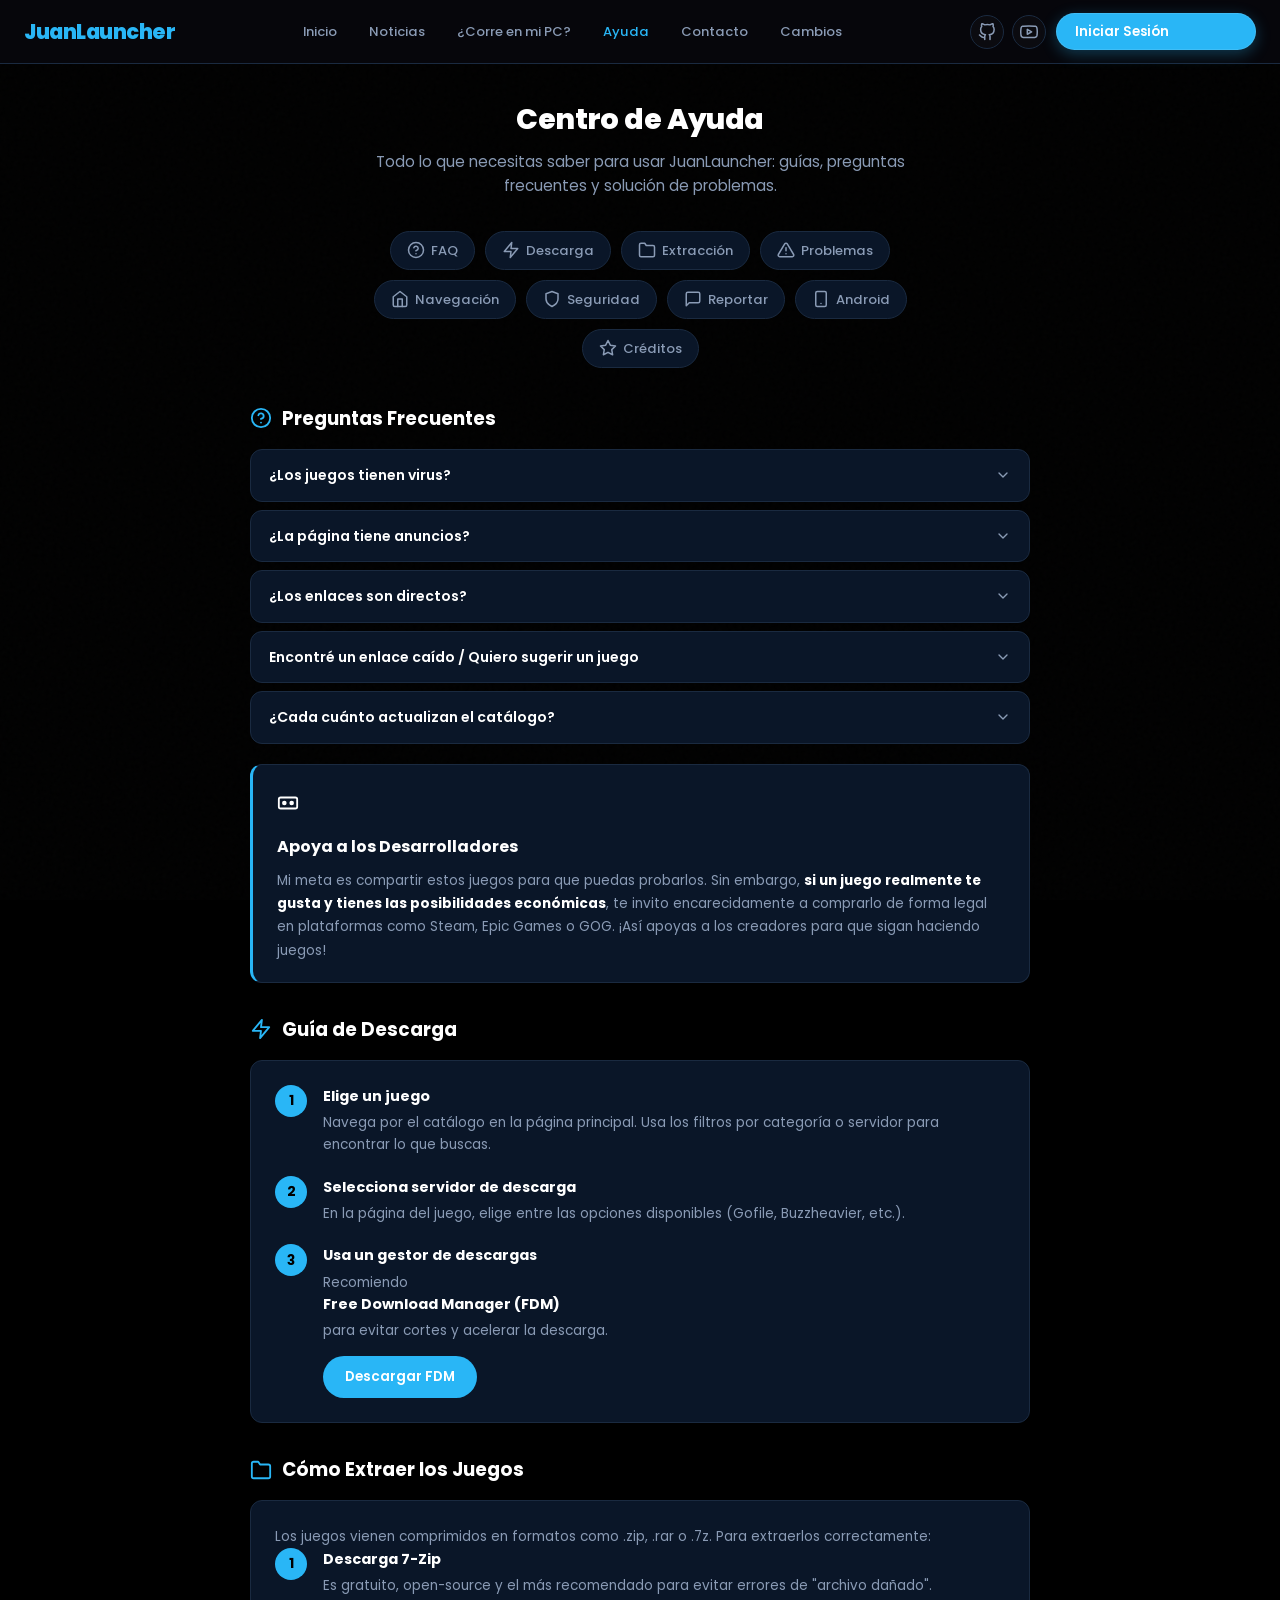
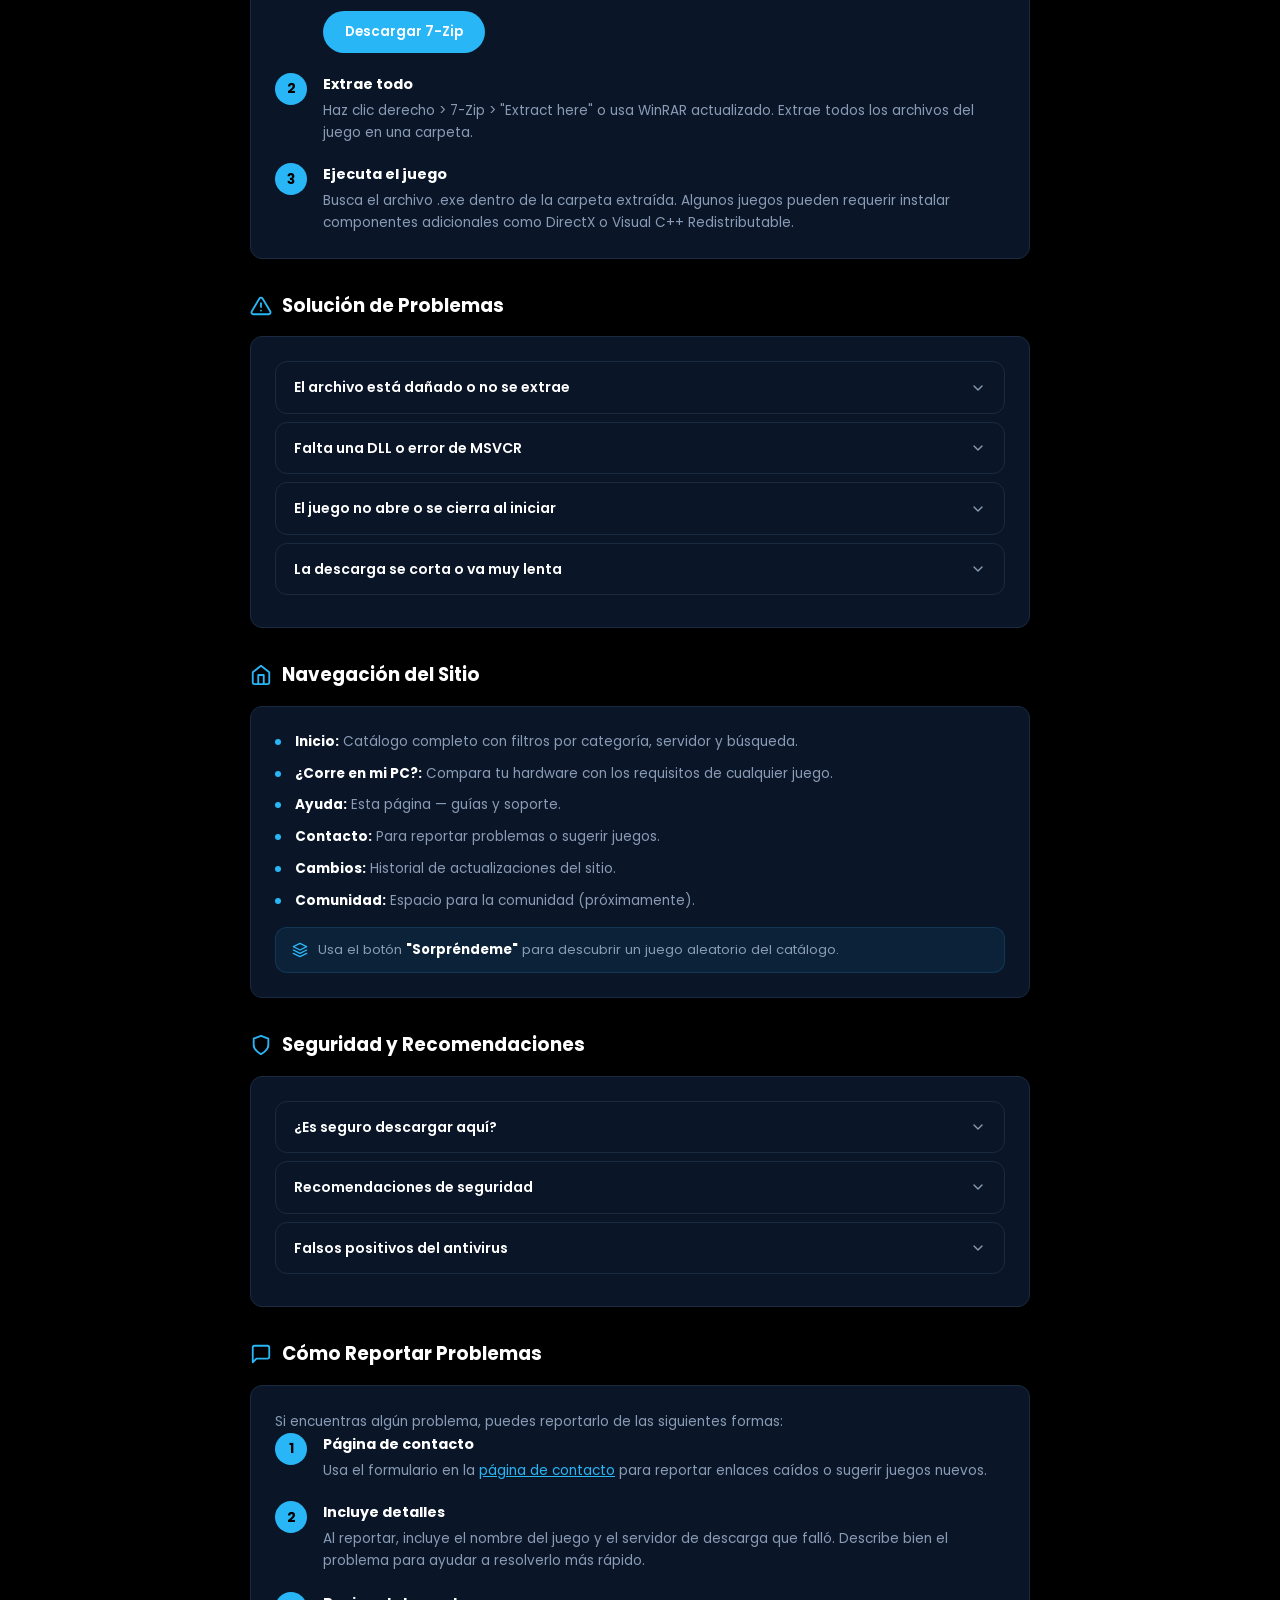
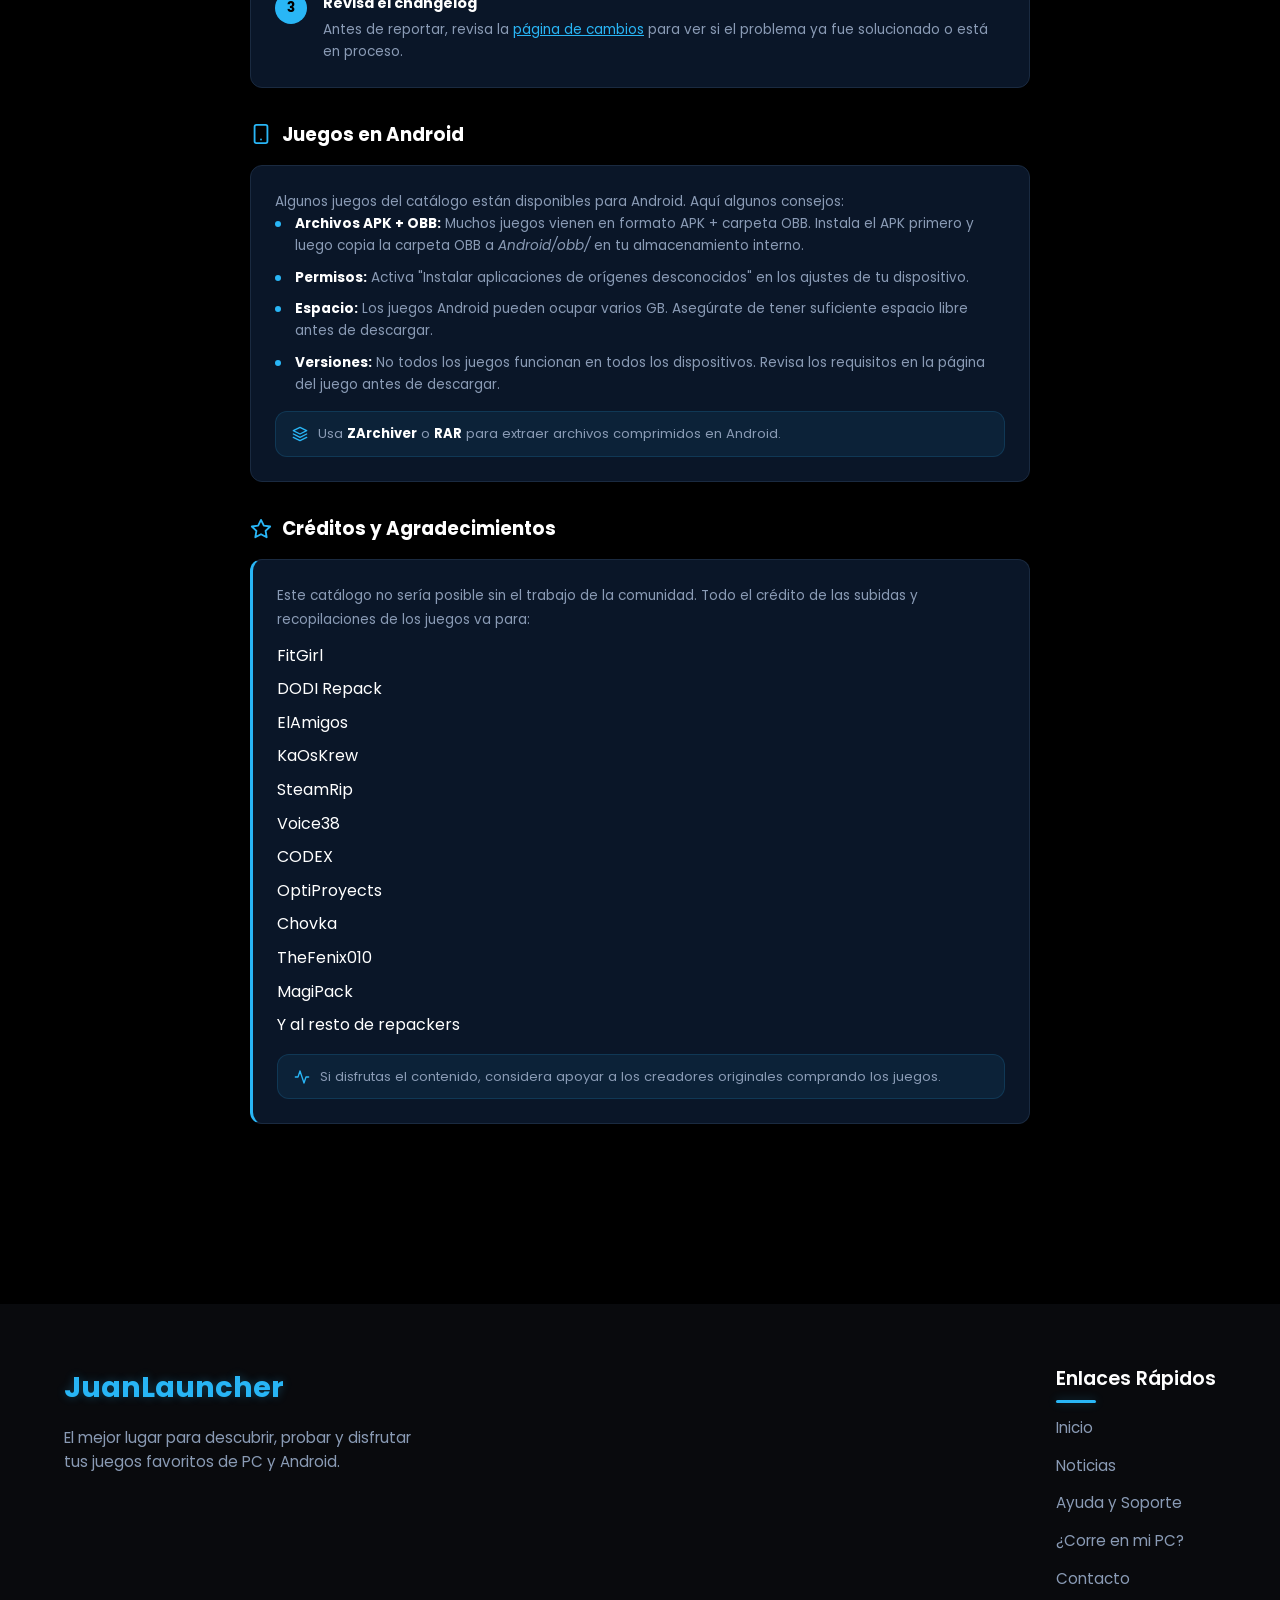
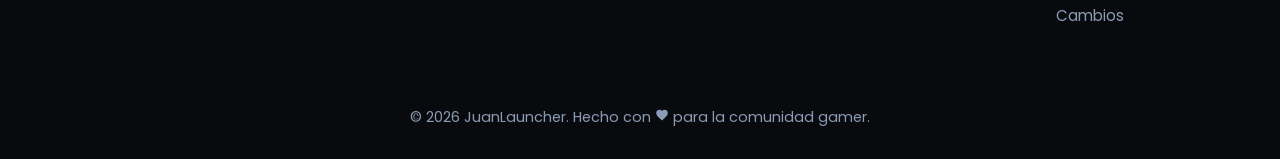
==== commit 5b43bcd8: "actualizacion grande: se mejoro la seccion de noticias con blog incluido comentarios (en desarrollo)" ====
--- a/ayuda.html
+++ b/ayuda.html
@@ -14,6 +14,7 @@
         <div class="logo"><a href="index.html">JuanLauncher</a></div>
         <nav>
             <a href="index.html" class="nav-link">Inicio</a>
+            <a href="noticias.html" class="nav-link">Noticias</a>
             <a href="compatibilidad.html" class="nav-link">¿Corre en mi PC?</a>
             <a href="ayuda.html" class="nav-link" style="color: var(--accent);">Ayuda</a>
             <a href="contacto.html" class="nav-link">Contacto</a>
@@ -41,8 +42,12 @@
 
     <nav class="mobile-menu" id="mobileMenu">
         <a href="index.html">
-            <svg viewBox="0 0 24 24" fill="none" stroke="currentColor" stroke-width="2" stroke-linecap="round" stroke-linejoin="round"><path d="M3 9l9-7 9 7v11a2 2 0 01-2 2H5a2 2 0 01-2-2z"/><polyline points="9 22 9 12 15 12 15 22"/></svg>
-            Inicio
+            <svg viewBox="0 0 24 24" fill="none" stroke="currentColor" stroke-width="2"><path d="M3 9l9-7 9 7v11a2 2 0 0 1-2 2H5a2 2 0 0 1-2-2z"/><polyline points="9 22 9 12 15 12 15 22"/></svg>
+            <span>Inicio</span>
+        </a>
+        <a href="noticias.html">
+            <svg viewBox="0 0 24 24" fill="none" stroke="currentColor" stroke-width="2"><path d="M4 4h16v16H4z"/><line x1="8" y1="9" x2="16" y2="9"/><line x1="8" y1="13" x2="14" y2="13"/><line x1="8" y1="17" x2="12" y2="17"/></svg>
+            <span>Noticias</span>
         </a>
         <a href="compatibilidad.html">
             <svg viewBox="0 0 24 24" fill="none" stroke="currentColor" stroke-width="2" stroke-linecap="round" stroke-linejoin="round"><rect x="2" y="3" width="20" height="14" rx="2"/><line x1="8" y1="21" x2="16" y2="21"/><line x1="12" y1="17" x2="12" y2="21"/></svg>
@@ -409,6 +414,7 @@
                 <h4>Enlaces Rápidos</h4>
                 <ul>
                     <li><a href="index.html">Inicio</a></li>
+                    <li><a href="noticias.html">Noticias</a></li>
                     <li><a href="ayuda.html">Ayuda y Soporte</a></li>
                     <li><a href="compatibilidad.html">¿Corre en mi PC?</a></li>
                     <li><a href="contacto.html">Contacto</a></li>
--- a/style.css
+++ b/style.css
@@ -9,6 +9,7 @@
     --text-main: #ffffff;
     --text-muted: #8a9bb5;
     --text-dim: #3a4a5a;
+    --text-primary: #e8ecf1;
     --glass: rgba(255, 255, 255, 0.02);
     --glass-border: #1a2a40;
     --radius: 12px;
@@ -3378,6 +3379,1141 @@
 
 @keyframes spin {
     to { transform: rotate(360deg); }
+}
+
+/* ====================================================================
+   NOTICIAS
+   ==================================================================== */
+
+body.launcher .noticias-hero {
+    text-align: center;
+    padding: 48px 20px 32px;
+}
+
+body.launcher .noticias-hero h1 {
+    font-size: 1.8rem;
+    font-weight: 800;
+    margin-bottom: 8px;
+}
+
+body.launcher .noticias-hero p {
+    color: var(--text-muted);
+    font-size: 0.9rem;
+    max-width: 500px;
+    margin: 0 auto;
+}
+
+body.launcher .noticias-grid {
+    display: grid;
+    grid-template-columns: repeat(auto-fill, minmax(320px, 1fr));
+    gap: 20px;
+    padding: 0 20px 32px;
+    max-width: 1100px;
+    margin: 0 auto;
+}
+
+body.launcher .noticia-card {
+    background: var(--surface);
+    border: 1px solid var(--glass-border);
+    border-radius: var(--radius-lg);
+    padding: 24px;
+    transition: all 0.25s;
+    cursor: pointer;
+    position: relative;
+    overflow: hidden;
+    animation: fadeInUp 0.4s ease both;
+}
+
+body.launcher .noticia-card::before {
+    content: '';
+    position: absolute;
+    top: 0;
+    left: 0;
+    width: 4px;
+    height: 100%;
+    background: var(--accent);
+    opacity: 0.5;
+    transition: opacity 0.25s;
+}
+
+body.launcher .noticia-card:hover {
+    transform: translateY(-4px);
+    border-color: rgba(41, 182, 246, 0.2);
+    box-shadow: 0 8px 30px rgba(0, 0, 0, 0.3);
+}
+
+body.launcher .noticia-card:hover::before {
+    opacity: 1;
+}
+
+body.launcher .noticia-fecha {
+    font-size: 0.75rem;
+    color: var(--text-dim);
+    margin-bottom: 10px;
+    display: flex;
+    align-items: center;
+    gap: 6px;
+}
+
+body.launcher .noticia-titulo {
+    font-size: 1.05rem;
+    font-weight: 700;
+    margin-bottom: 10px;
+    line-height: 1.3;
+}
+
+body.launcher .noticia-resumen {
+    font-size: 0.82rem;
+    color: var(--text-muted);
+    line-height: 1.5;
+    margin-bottom: 16px;
+}
+
+body.launcher .noticia-link {
+    color: var(--accent);
+    font-size: 0.8rem;
+    font-weight: 600;
+    text-decoration: none;
+    display: inline-flex;
+    align-items: center;
+    gap: 4px;
+    transition: gap 0.2s;
+}
+
+body.launcher .noticia-link:hover {
+    gap: 8px;
+}
+
+body.launcher .noticia-empty {
+    text-align: center;
+    padding: 60px 20px;
+    color: var(--text-dim);
+    grid-column: 1 / -1;
+}
+
+body.launcher .noticia-volver {
+    display: inline-flex;
+    align-items: center;
+    gap: 6px;
+    color: var(--text-muted);
+    font-size: 0.85rem;
+    text-decoration: none;
+    transition: color 0.2s;
+}
+
+body.launcher .noticia-volver:hover {
+    color: var(--accent);
+}
+
+body.launcher .reading-progress {
+    position: fixed;
+    top: 0;
+    left: 0;
+    width: 0;
+    height: 3px;
+    background: linear-gradient(90deg, var(--accent), #a29bfe);
+    z-index: 9999;
+    transition: width 0.1s ease;
+}
+
+body.launcher .noticia-loading {
+    text-align: center;
+    padding: 60px 20px;
+    color: var(--text-dim);
+}
+
+@keyframes heroReveal {
+    0% { clip-path: inset(0 0 100% 0); opacity: 0; }
+    100% { clip-path: inset(0 0 0 0); opacity: 1; }
+}
+
+body.launcher .noticia-detalle-hero {
+    position: relative;
+    height: 0;
+    overflow: hidden;
+}
+
+body.launcher .noticia-detalle-hero.visible {
+    height: 380px;
+    animation: heroReveal 0.7s ease both;
+}
+
+body.launcher .noticia-detalle-hero.visible.no-banner {
+    height: 220px;
+    background: linear-gradient(135deg, var(--surface), rgba(108, 92, 231, 0.15));
+    border-bottom: 1px solid var(--glass-border);
+}
+
+body.launcher .noticia-detalle-hero {
+    background-size: cover;
+    background-position: center;
+    background-attachment: fixed;
+}
+
+body.launcher .noticia-detalle-hero-overlay {
+    position: absolute;
+    inset: 0;
+    background: linear-gradient(to top, rgba(0,0,0,0.85) 0%, rgba(0,0,0,0.4) 50%, rgba(0,0,0,0.1) 100%);
+}
+
+body.launcher .noticia-detalle-hero-content {
+    position: absolute;
+    bottom: 0;
+    left: 0;
+    right: 0;
+    padding: 24px 20px 32px;
+    max-width: 720px;
+    margin: 0 auto;
+    animation: fadeInUp 0.5s ease both;
+}
+
+body.launcher .noticia-hero-back {
+    display: inline-flex;
+    align-items: center;
+    gap: 6px;
+    color: rgba(255,255,255,0.7);
+    font-size: 0.8rem;
+    font-weight: 600;
+    text-decoration: none;
+    margin-bottom: 16px;
+    padding: 4px 12px;
+    border-radius: 20px;
+    background: rgba(255,255,255,0.1);
+    backdrop-filter: blur(4px);
+    transition: background 0.2s, color 0.2s;
+}
+
+body.launcher .noticia-hero-back:hover {
+    background: rgba(255,255,255,0.2);
+    color: #fff;
+}
+
+body.launcher .noticia-detalle-hero-content h1 {
+    font-size: 1.6rem;
+    font-weight: 800;
+    color: #fff;
+    margin-bottom: 10px;
+    line-height: 1.25;
+    text-shadow: 0 2px 10px rgba(0,0,0,0.3);
+}
+
+body.launcher .noticia-hero-meta {
+    display: flex;
+    align-items: center;
+    gap: 12px;
+    flex-wrap: wrap;
+}
+
+body.launcher .noticia-hero-fecha {
+    display: inline-flex;
+    align-items: center;
+    gap: 5px;
+    font-size: 0.78rem;
+    color: rgba(255,255,255,0.7);
+}
+
+body.launcher .noticia-hero-game {
+    display: inline-block;
+    font-size: 0.7rem;
+    font-weight: 700;
+    color: var(--accent);
+    background: rgba(108, 92, 231, 0.25);
+    padding: 2px 10px;
+    border-radius: 20px;
+    letter-spacing: 0.3px;
+}
+
+body.launcher .noticia-detalle {
+    max-width: 720px;
+    margin: 0 auto;
+    padding: 0 20px 40px;
+}
+
+body.launcher .noticia-content-body {
+    background: var(--surface);
+    border: 1px solid var(--glass-border);
+    border-radius: var(--radius-lg);
+    padding: 32px;
+    line-height: 1.8;
+    color: var(--text-muted);
+    animation: fadeInUp 0.4s ease both;
+    animation-delay: 0.15s;
+}
+
+body.launcher .noticia-content-body p {
+    margin-bottom: 18px;
+    font-size: 0.92rem;
+}
+
+body.launcher .noticia-content-body p:last-child {
+    margin-bottom: 0;
+}
+
+body.launcher .noticia-content-body ul {
+    margin: 14px 0 18px;
+    padding-left: 22px;
+}
+
+body.launcher .noticia-content-body ul li {
+    margin-bottom: 8px;
+    list-style: disc;
+    font-size: 0.92rem;
+}
+
+body.launcher .noticia-content-body strong {
+    color: var(--text-primary);
+    font-weight: 700;
+}
+
+body.launcher .noticia-card-badge {
+    display: inline-block;
+    font-size: 0.65rem;
+    font-weight: 700;
+    color: var(--accent);
+    background: rgba(108, 92, 231, 0.15);
+    padding: 2px 10px;
+    border-radius: 20px;
+    margin-bottom: 10px;
+    letter-spacing: 0.3px;
+}
+
+body.launcher .noticia-game-cta {
+    display: flex;
+    align-items: center;
+    gap: 20px;
+    background: linear-gradient(135deg, var(--surface), rgba(108, 92, 231, 0.08));
+    border: 1px solid var(--glass-border);
+    border-radius: var(--radius-lg);
+    padding: 20px 24px;
+    margin-top: 28px;
+    animation: fadeInUp 0.4s ease both;
+    animation-delay: 0.3s;
+    transition: transform 0.3s, border-color 0.3s, box-shadow 0.3s;
+    position: relative;
+    overflow: hidden;
+}
+
+body.launcher .noticia-game-cta::before {
+    content: '';
+    position: absolute;
+    top: 0;
+    left: -100%;
+    width: 100%;
+    height: 100%;
+    background: linear-gradient(90deg, transparent, rgba(108, 92, 231, 0.05), transparent);
+    transition: left 0.6s ease;
+}
+
+body.launcher .noticia-game-cta:hover::before {
+    left: 100%;
+}
+
+body.launcher .noticia-game-cta:hover {
+    transform: translateY(-3px);
+    border-color: rgba(108, 92, 231, 0.3);
+    box-shadow: 0 8px 28px rgba(0, 0, 0, 0.25);
+}
+
+body.launcher .noticia-game-cta-img {
+    width: 80px;
+    height: 80px;
+    border-radius: var(--radius-md);
+    background-size: cover;
+    background-position: center;
+    flex-shrink: 0;
+    border: 2px solid var(--glass-border);
+    transition: transform 0.3s, border-color 0.3s;
+}
+
+body.launcher .noticia-game-cta:hover .noticia-game-cta-img {
+    transform: scale(1.05);
+    border-color: var(--accent);
+}
+
+body.launcher .noticia-game-cta-info h3 {
+    font-size: 1.05rem;
+    font-weight: 700;
+    margin-bottom: 4px;
+}
+
+body.launcher .noticia-game-cta-info p {
+    font-size: 0.8rem;
+    color: var(--text-dim);
+    margin-bottom: 12px;
+}
+
+body.launcher .noticia-game-cta-btn {
+    display: inline-flex;
+    align-items: center;
+    gap: 8px;
+    font-size: 0.82rem;
+    font-weight: 700;
+    color: #fff;
+    background: var(--accent);
+    padding: 10px 24px;
+    border-radius: 25px;
+    text-decoration: none;
+    transition: transform 0.25s, box-shadow 0.25s, gap 0.25s;
+    position: relative;
+    overflow: hidden;
+}
+
+body.launcher .noticia-game-cta-btn::after {
+    content: '';
+    position: absolute;
+    inset: 0;
+    background: rgba(255,255,255,0.15);
+    transform: scaleX(0);
+    transform-origin: right;
+    transition: transform 0.3s ease;
+    border-radius: 25px;
+}
+
+body.launcher .noticia-game-cta-btn:hover::after {
+    transform: scaleX(1);
+    transform-origin: left;
+}
+
+body.launcher .noticia-game-cta-btn:hover {
+    transform: translateY(-2px) scale(1.03);
+    box-shadow: 0 6px 20px rgba(108, 92, 231, 0.45);
+    gap: 12px;
+}
+
+body.launcher .noticia-game-cta-btns {
+    display: flex;
+    align-items: center;
+    gap: 10px;
+    flex-wrap: wrap;
+}
+
+body.launcher .noticia-game-cta-btn-dl {
+    background: transparent;
+    color: var(--text-primary);
+    border: 1.5px solid var(--glass-border);
+}
+
+body.launcher .noticia-game-cta-btn-dl:hover {
+    background: rgba(108, 92, 231, 0.1);
+    border-color: var(--accent);
+    color: var(--accent);
+    box-shadow: none;
+}
+
+body.launcher .noticia-game-cta-btn-dl::after {
+    display: none;
+}
+
+body.launcher .noticia-share {
+    display: flex;
+    align-items: center;
+    gap: 10px;
+    margin-top: 28px;
+    padding: 14px 20px;
+    background: var(--surface);
+    border: 1px solid var(--glass-border);
+    border-radius: var(--radius-md);
+    animation: fadeInUp 0.4s ease both;
+    animation-delay: 0.38s;
+}
+
+body.launcher .noticia-share-label {
+    font-size: 0.78rem;
+    color: var(--text-dim);
+    font-weight: 600;
+}
+
+body.launcher .noticia-share-btn {
+    display: inline-flex;
+    align-items: center;
+    gap: 6px;
+    font-size: 0.78rem;
+    font-weight: 600;
+    color: var(--text-muted);
+    background: none;
+    border: 1px solid var(--glass-border);
+    border-radius: 20px;
+    padding: 6px 14px;
+    cursor: pointer;
+    transition: background 0.2s, color 0.2s, border-color 0.2s, transform 0.2s;
+}
+
+body.launcher .noticia-share-btn:hover {
+    background: rgba(108, 92, 231, 0.1);
+    color: var(--accent);
+    border-color: var(--accent);
+    transform: translateY(-1px);
+}
+
+body.launcher .noticia-share-btn.copied {
+    background: rgba(0, 200, 83, 0.15);
+    color: #00c853;
+    border-color: #00c853;
+}
+
+body.launcher .noticia-related {
+    margin-top: 36px;
+    padding-top: 28px;
+    border-top: 1px solid var(--glass-border);
+    animation: fadeInUp 0.4s ease both;
+    animation-delay: 0.45s;
+}
+
+body.launcher .noticia-related h3 {
+    display: flex;
+    align-items: center;
+    gap: 8px;
+    font-size: 1.05rem;
+    font-weight: 700;
+    margin-bottom: 18px;
+}
+
+body.launcher .noticia-related-grid {
+    display: grid;
+    grid-template-columns: repeat(auto-fill, minmax(200px, 1fr));
+    gap: 14px;
+}
+
+body.launcher .noticia-related-card {
+    display: block;
+    background: var(--surface);
+    border: 1px solid var(--glass-border);
+    border-radius: var(--radius-md);
+    padding: 18px;
+    transition: transform 0.3s, border-color 0.3s, box-shadow 0.3s;
+    animation: fadeInUp 0.4s ease forwards;
+    opacity: 0;
+    text-decoration: none;
+    position: relative;
+    overflow: hidden;
+}
+
+body.launcher .noticia-related-card::before {
+    content: '';
+    position: absolute;
+    top: 0;
+    left: 0;
+    width: 3px;
+    height: 0;
+    background: var(--accent);
+    transition: height 0.3s ease;
+    border-radius: 0 2px 2px 0;
+}
+
+body.launcher .noticia-related-card:hover::before {
+    height: 100%;
+}
+
+body.launcher .noticia-related-card:hover {
+    transform: translateY(-4px);
+    border-color: rgba(108, 92, 231, 0.3);
+    box-shadow: 0 8px 28px rgba(0, 0, 0, 0.25);
+}
+
+body.launcher .noticia-related-card-top {
+    display: flex;
+    align-items: center;
+    justify-content: space-between;
+    gap: 8px;
+    margin-bottom: 10px;
+}
+
+body.launcher .noticia-related-card-badge {
+    font-size: 0.6rem;
+    font-weight: 700;
+    color: var(--accent);
+    background: rgba(108, 92, 231, 0.15);
+    padding: 1px 8px;
+    border-radius: 20px;
+    white-space: nowrap;
+    overflow: hidden;
+    text-overflow: ellipsis;
+    max-width: 120px;
+}
+
+body.launcher .noticia-related-card-date {
+    font-size: 0.68rem;
+    color: var(--text-dim);
+    white-space: nowrap;
+}
+
+body.launcher .noticia-related-card-title {
+    font-size: 0.85rem;
+    font-weight: 700;
+    margin-bottom: 6px;
+    color: var(--text-primary);
+    line-height: 1.3;
+}
+
+body.launcher .noticia-related-card-resumen {
+    font-size: 0.75rem;
+    color: var(--text-muted);
+    line-height: 1.4;
+    display: -webkit-box;
+    -webkit-line-clamp: 2;
+    -webkit-box-orient: vertical;
+    overflow: hidden;
+}
+
+/* ====================================================================
+   BLOG DETAILS - Knight Template (adaptado tema oscuro)
+   ==================================================================== */
+
+body.launcher.blog-details-page {
+    background: linear-gradient(180deg, #03080f 0%, var(--bg-base) 100%);
+    font-family: 'Poppins', system-ui, -apple-system, sans-serif;
+}
+
+body.launcher.blog-details-page .text-muted {
+    color: #a0b4ce !important;
+}
+
+body.launcher.blog-details-page main.main {
+    padding: 0;
+    max-width: 100%;
+    padding-bottom: calc(var(--bottom-nav-height) + 24px);
+}
+
+body.launcher.blog-details-page main.main .container {
+    padding-left: 15px;
+    padding-right: 15px;
+}
+
+body.launcher.blog-details-page .page-title {
+    color: #fff;
+    padding: 120px 0 50px 0;
+    text-align: center;
+    position: relative;
+    background: linear-gradient(180deg, rgba(41, 182, 246, 0.04) 0%, transparent 100%);
+    border-bottom: 1px solid rgba(41, 182, 246, 0.08);
+}
+
+body.launcher.blog-details-page .page-title h1 {
+    font-size: 42px;
+    font-weight: 700;
+    margin-bottom: 10px;
+    color: #fff;
+    text-shadow: 0 2px 20px rgba(41, 182, 246, 0.15);
+}
+
+body.launcher.blog-details-page .page-title .breadcrumbs ol {
+    display: flex;
+    flex-wrap: wrap;
+    list-style: none;
+    justify-content: center;
+    padding: 0;
+    margin: 0;
+    font-size: 15px;
+    color: var(--text-dim);
+}
+
+body.launcher.blog-details-page .page-title .breadcrumbs ol li+li {
+    padding-left: 10px;
+}
+
+body.launcher.blog-details-page .page-title .breadcrumbs ol li+li::before {
+    content: "/";
+    display: inline-block;
+    padding-right: 10px;
+    color: var(--text-dim);
+}
+
+body.launcher.blog-details-page .page-title .breadcrumbs ol a {
+    color: var(--accent);
+    text-decoration: none;
+}
+
+body.launcher.blog-details-page .page-title .breadcrumbs ol a:hover {
+    text-decoration: underline;
+}
+
+body.launcher.blog-details-page section,
+body.launcher.blog-details-page .section {
+    padding: 40px 0;
+    scroll-margin-top: 90px;
+    overflow: clip;
+}
+
+body.launcher.blog-details-page .blog-details {
+    padding-bottom: 10px;
+}
+
+body.launcher.blog-details-page .blog-details .article {
+    background: linear-gradient(135deg, #0d1b2a, #0a1628);
+    border: 1px solid rgba(41, 182, 246, 0.1);
+    border-radius: var(--radius-lg);
+    padding: 36px;
+    box-shadow: 0 8px 32px rgba(0, 0, 0, 0.4), inset 0 1px 0 rgba(255,255,255,0.03);
+}
+
+body.launcher.blog-details-page .blog-details .post-img {
+    margin: -30px -30px 20px -30px;
+    overflow: hidden;
+    border-radius: var(--radius-lg) var(--radius-lg) 0 0;
+    max-height: 420px;
+}
+
+body.launcher.blog-details-page .blog-details .post-img img {
+    width: 100%;
+    object-fit: cover;
+}
+
+body.launcher.blog-details-page .blog-details .title {
+    color: var(--text-primary);
+    font-size: 1.65rem;
+    font-weight: 700;
+    padding: 0;
+    margin: 20px 0;
+    line-height: 1.3;
+}
+
+body.launcher.blog-details-page .blog-details .meta-top {
+    margin-top: 10px;
+    color: var(--text-dim);
+}
+
+body.launcher.blog-details-page .blog-details .meta-top ul {
+    display: flex;
+    flex-wrap: wrap;
+    list-style: none;
+    align-items: center;
+    padding: 0;
+    margin: 0;
+}
+
+body.launcher.blog-details-page .blog-details .meta-top ul li+li {
+    padding-left: 20px;
+}
+
+body.launcher.blog-details-page .blog-details .meta-top i {
+    font-size: 15px;
+    margin-right: 6px;
+    line-height: 0;
+    color: var(--accent);
+}
+
+body.launcher.blog-details-page .blog-details .meta-top a {
+    color: var(--text-dim);
+    font-size: 0.82rem;
+    display: inline-block;
+    line-height: 1;
+    text-decoration: none;
+}
+
+body.launcher.blog-details-page .blog-details .meta-top a:hover {
+    color: var(--accent);
+}
+
+body.launcher.blog-details-page .blog-details .content {
+    margin-top: 20px;
+    color: #dce3ed;
+    font-size: 0.95rem;
+    line-height: 1.85;
+    letter-spacing: 0.01em;
+}
+
+body.launcher.blog-details-page .blog-details .content p {
+    margin-bottom: 16px;
+}
+
+body.launcher.blog-details-page .blog-details .content h3 {
+    font-size: 1.15rem;
+    margin-top: 28px;
+    margin-bottom: 12px;
+    font-weight: 700;
+    color: var(--text-primary);
+}
+
+body.launcher.blog-details-page .blog-details .content h4 {
+    font-size: 1.05rem;
+    margin-top: 24px;
+    margin-bottom: 10px;
+    font-weight: 700;
+    color: var(--text-primary);
+}
+
+body.launcher.blog-details-page .blog-details .content blockquote {
+    overflow: hidden;
+    background: var(--surface);
+    border: 1px solid var(--glass-border);
+    border-left: 4px solid var(--accent);
+    padding: 24px 28px;
+    position: relative;
+    margin: 24px 0;
+    border-radius: var(--radius-md);
+    font-style: italic;
+}
+
+body.launcher.blog-details-page .blog-details .content blockquote p {
+    color: var(--text-muted);
+    line-height: 1.6;
+    margin-bottom: 0;
+    font-weight: 500;
+    font-size: 0.95rem;
+}
+
+body.launcher.blog-details-page .blog-details .content ul,
+body.launcher.blog-details-page .blog-details .content ol {
+    padding-left: 24px;
+    margin-bottom: 16px;
+}
+
+body.launcher.blog-details-page .blog-details .content li {
+    margin-bottom: 8px;
+    line-height: 1.6;
+}
+
+body.launcher.blog-details-page .blog-details .content a {
+    color: var(--accent);
+    text-decoration: underline;
+}
+
+body.launcher.blog-details-page .blog-details .content a:hover {
+    color: #8b7cf7;
+}
+
+body.launcher.blog-details-page .blog-details .content img {
+    max-width: 100%;
+    border-radius: var(--radius-md);
+    margin: 20px 0;
+}
+
+/* ---- COMENTARIOS ---- */
+
+body.launcher.blog-details-page .blog-comments {
+    padding: 10px 0;
+}
+
+body.launcher.blog-details-page .blog-comments .comments-count {
+    font-weight: 700;
+    font-size: 1.1rem;
+    color: var(--text-primary);
+    margin-bottom: 20px;
+}
+
+body.launcher.blog-details-page .blog-comments .comment {
+    margin-top: 20px;
+    position: relative;
+    padding: 20px;
+    background: linear-gradient(135deg, rgba(13, 27, 42, 0.9), rgba(10, 22, 40, 0.9));
+    border: 1px solid rgba(255,255,255,0.06);
+    border-radius: var(--radius-md);
+    transition: border-color 0.25s;
+}
+
+body.launcher.blog-details-page .blog-comments .comment:hover {
+    border-color: rgba(255,255,255,0.12);
+}
+
+body.launcher.blog-details-page .blog-comments .comment .comment-img {
+    margin-right: 14px;
+    flex-shrink: 0;
+}
+
+body.launcher.blog-details-page .blog-comments .comment .comment-img img {
+    width: 46px;
+    height: 46px;
+    border-radius: 50%;
+    border: 2px solid rgba(41, 182, 246, 0.2);
+    object-fit: cover;
+}
+
+body.launcher.blog-details-page .blog-comments .comment h5 {
+    font-size: 0.88rem;
+    margin-bottom: 2px;
+    color: #e8ecf1;
+    font-family: 'Poppins', sans-serif;
+}
+
+body.launcher.blog-details-page .blog-comments .comment h5 a {
+    font-weight: 700;
+    color: #e8ecf1;
+    transition: 0.3s;
+    text-decoration: none;
+}
+
+body.launcher.blog-details-page .blog-comments .comment h5 a:hover {
+    color: var(--accent);
+}
+
+body.launcher.blog-details-page .blog-comments .comment time {
+    display: block;
+    font-size: 0.72rem;
+    color: #6a7a8a;
+    margin-bottom: 8px;
+}
+
+body.launcher.blog-details-page .blog-comments .comment p {
+    font-size: 0.85rem;
+    color: #c8d0dc;
+    line-height: 1.55;
+    margin-bottom: 0;
+}
+
+body.launcher.blog-details-page .blog-comments .comment.my-comment {
+    background: linear-gradient(135deg, rgba(41, 182, 246, 0.08), rgba(41, 182, 246, 0.03));
+    border-left: 4px solid var(--accent);
+}
+
+body.launcher.blog-details-page .blog-comments .comment .comment-actions {
+    position: absolute;
+    top: 12px;
+    right: 12px;
+}
+
+body.launcher.blog-details-page .blog-comments .comment .btn-icon {
+    background: none;
+    border: none;
+    color: var(--text-dim);
+    font-size: 1rem;
+    transition: 0.3s;
+    padding: 0 4px;
+    cursor: pointer;
+}
+
+body.launcher.blog-details-page .blog-comments .comment .btn-icon:hover {
+    color: var(--text-primary);
+    transform: scale(1.1);
+}
+
+body.launcher.blog-details-page .blog-comments .comment .btn-icon.delete:hover {
+    color: #e74c3c;
+}
+
+body.launcher.blog-details-page .blog-comments .comment .btn-icon.report:hover {
+    color: #d63384;
+}
+
+/* ---- FORMULARIO COMENTARIOS ---- */
+
+body.launcher.blog-details-page .reply-form {
+    background: linear-gradient(135deg, #0d1b2a, #0a1628);
+    border: 1px solid rgba(41, 182, 246, 0.08);
+    padding: 28px;
+    border-radius: var(--radius-lg);
+    margin-top: 30px;
+    box-shadow: 0 4px 16px rgba(0, 0, 0, 0.25);
+}
+
+body.launcher.blog-details-page .reply-form h4 {
+    color: #e8ecf1;
+    font-weight: 700;
+    font-size: 1.1rem;
+    margin-bottom: 6px;
+    font-family: 'Poppins', sans-serif;
+}
+
+body.launcher.blog-details-page .reply-form p {
+    color: #6a7a8a;
+    font-size: 0.82rem;
+    margin-bottom: 20px;
+}
+
+body.launcher.blog-details-page .reply-form .form-control {
+    background: #03080f;
+    border: 1px solid rgba(255,255,255,0.08);
+    color: #e8ecf1 !important;
+    padding: 12px 16px;
+    font-size: 0.85rem;
+    border-radius: 8px;
+    font-family: 'Poppins', sans-serif;
+    transition: border-color 0.25s, box-shadow 0.25s;
+}
+
+body.launcher.blog-details-page .reply-form .form-control::placeholder {
+    color: #5a6a7a;
+    opacity: 1;
+}
+
+body.launcher.blog-details-page .reply-form .form-control:focus {
+    background: #0a1628;
+    color: #e8ecf1 !important;
+    box-shadow: 0 0 0 2px rgba(41, 182, 246, 0.15);
+    border-color: var(--accent);
+}
+
+body.launcher.blog-details-page .reply-form .btn-primary {
+    border-radius: 8px;
+    padding: 12px 24px;
+    border: none;
+    background: linear-gradient(135deg, #29b6f6, #0288d1);
+    color: #fff;
+    font-weight: 700;
+    font-family: 'Poppins', sans-serif;
+    transition: transform 0.2s, box-shadow 0.2s;
+    letter-spacing: 0.02em;
+}
+
+body.launcher.blog-details-page .reply-form .btn-primary:hover {
+    background: linear-gradient(135deg, #4fc3f7, #29b6f6);
+    transform: translateY(-2px);
+    box-shadow: 0 8px 24px rgba(41, 182, 246, 0.35);
+}
+
+/* ---- SIDEBAR WIDGETS ---- */
+
+body.launcher.blog-details-page .sidebar {
+    padding-top: 40px;
+}
+
+body.launcher.blog-details-page .widgets-container {
+    margin: 0;
+}
+
+body.launcher.blog-details-page .widget-title {
+    color: var(--text-primary);
+    font-size: 1rem;
+    font-weight: 700;
+    padding: 0 0 0 12px;
+    margin: 0 0 18px 0;
+    border-left: 4px solid var(--accent);
+    font-family: 'Poppins', sans-serif;
+}
+
+body.launcher.blog-details-page .widget-item {
+    margin-bottom: 24px;
+    background: linear-gradient(135deg, #0d1b2a, #0a1628);
+    border: 1px solid rgba(41, 182, 246, 0.08);
+    padding: 24px;
+    border-radius: var(--radius-md);
+    box-shadow: 0 4px 16px rgba(0, 0, 0, 0.25);
+}
+
+body.launcher.blog-details-page .widget-item:last-child {
+    margin-bottom: 0;
+}
+
+body.launcher.blog-details-page .blog-author-widget img {
+    max-width: 120px;
+    border-radius: 50%;
+    border: 3px solid var(--glass-border);
+}
+
+body.launcher.blog-details-page .blog-author-widget h4 {
+    font-weight: 700;
+    font-size: 1.05rem;
+    margin: 14px 0 0 0;
+    padding: 0;
+    color: #e8ecf1;
+    font-family: 'Poppins', sans-serif;
+}
+
+body.launcher.blog-details-page .blog-author-widget p {
+    font-size: 0.82rem;
+    color: #7a8a9a;
+    margin: 8px 0 0 0;
+    font-style: italic;
+}
+
+body.launcher.blog-details-page .blog-author-widget img {
+    border: 3px solid rgba(41, 182, 246, 0.2);
+}
+
+body.launcher.blog-details-page .recent-posts-widget .post-item {
+    display: flex;
+    margin-bottom: 14px;
+    align-items: flex-start;
+    padding: 8px;
+    border-radius: 8px;
+    transition: background 0.25s;
+}
+
+body.launcher.blog-details-page .recent-posts-widget .post-item:hover {
+    background: rgba(41, 182, 246, 0.04);
+}
+
+body.launcher.blog-details-page .recent-posts-widget .post-item:last-child {
+    margin-bottom: 0;
+}
+
+body.launcher.blog-details-page .recent-posts-widget .post-item img {
+    width: 70px;
+    height: 50px;
+    margin-right: 12px;
+    border-radius: 8px;
+    object-fit: cover;
+    flex-shrink: 0;
+    border: 1px solid rgba(255,255,255,0.05);
+}
+
+body.launcher.blog-details-page .recent-posts-widget .post-item h4 {
+    font-size: 0.82rem;
+    font-weight: 700;
+    margin-bottom: 4px;
+    line-height: 1.3;
+    font-family: 'Poppins', sans-serif;
+}
+
+body.launcher.blog-details-page .recent-posts-widget .post-item h4 a {
+    color: #e8ecf1;
+    transition: 0.3s;
+    text-decoration: none;
+}
+
+body.launcher.blog-details-page .recent-posts-widget .post-item h4 a:hover {
+    color: var(--accent);
+}
+
+body.launcher.blog-details-page .recent-posts-widget .post-item time {
+    display: block;
+    font-size: 0.72rem;
+    color: #6a7a8a;
+}
+
+/* ---- Game CTA dentro del artículo ---- */
+
+body.launcher.blog-details-page .noticia-game-cta {
+    margin-top: 28px;
+}
+
+body.launcher.blog-details-page .noticia-game-cta-container + .noticia-share-container {
+    margin-top: 20px;
+}
+
+body.launcher.blog-details-page .noticia-related {
+    margin-top: 20px;
+}
+
+/* ---- AOS overrides ---- */
+body.launcher.blog-details-page [data-aos] {
+    pointer-events: auto;
+}
+
+/* ---- Responsive ---- */
+@media (max-width: 991px) {
+    body.launcher.blog-details-page .sidebar {
+        padding-top: 20px;
+    }
+    body.launcher.blog-details-page .blog-details .title {
+        font-size: 1.3rem;
+    }
+    body.launcher.blog-details-page .page-title h1 {
+        font-size: 28px;
+    }
+    body.launcher.blog-details-page .page-title {
+        padding: 100px 0 30px 0;
+    }
+    body.launcher.blog-details-page .blog-details .post-img {
+        max-height: 260px;
+    }
+}
+
+/* Page transitions */
+body.launcher.blog-details-page .page-content {
+    opacity: 0;
+    transform: translateY(24px);
+    transition: opacity 0.5s cubic-bezier(0.25, 0.46, 0.45, 0.94), transform 0.5s cubic-bezier(0.25, 0.46, 0.45, 0.94);
+}
+
+body.launcher.blog-details-page .page-content.visible {
+    opacity: 1;
+    transform: translateY(0);
+}
+
+body.launcher.blog-details-page.page-exiting .page-content {
+    opacity: 0 !important;
+    transform: translateY(-20px) !important;
+    transition: opacity 0.3s ease-in, transform 0.3s ease-in !important;
 }
 
 /* ====================================================================
